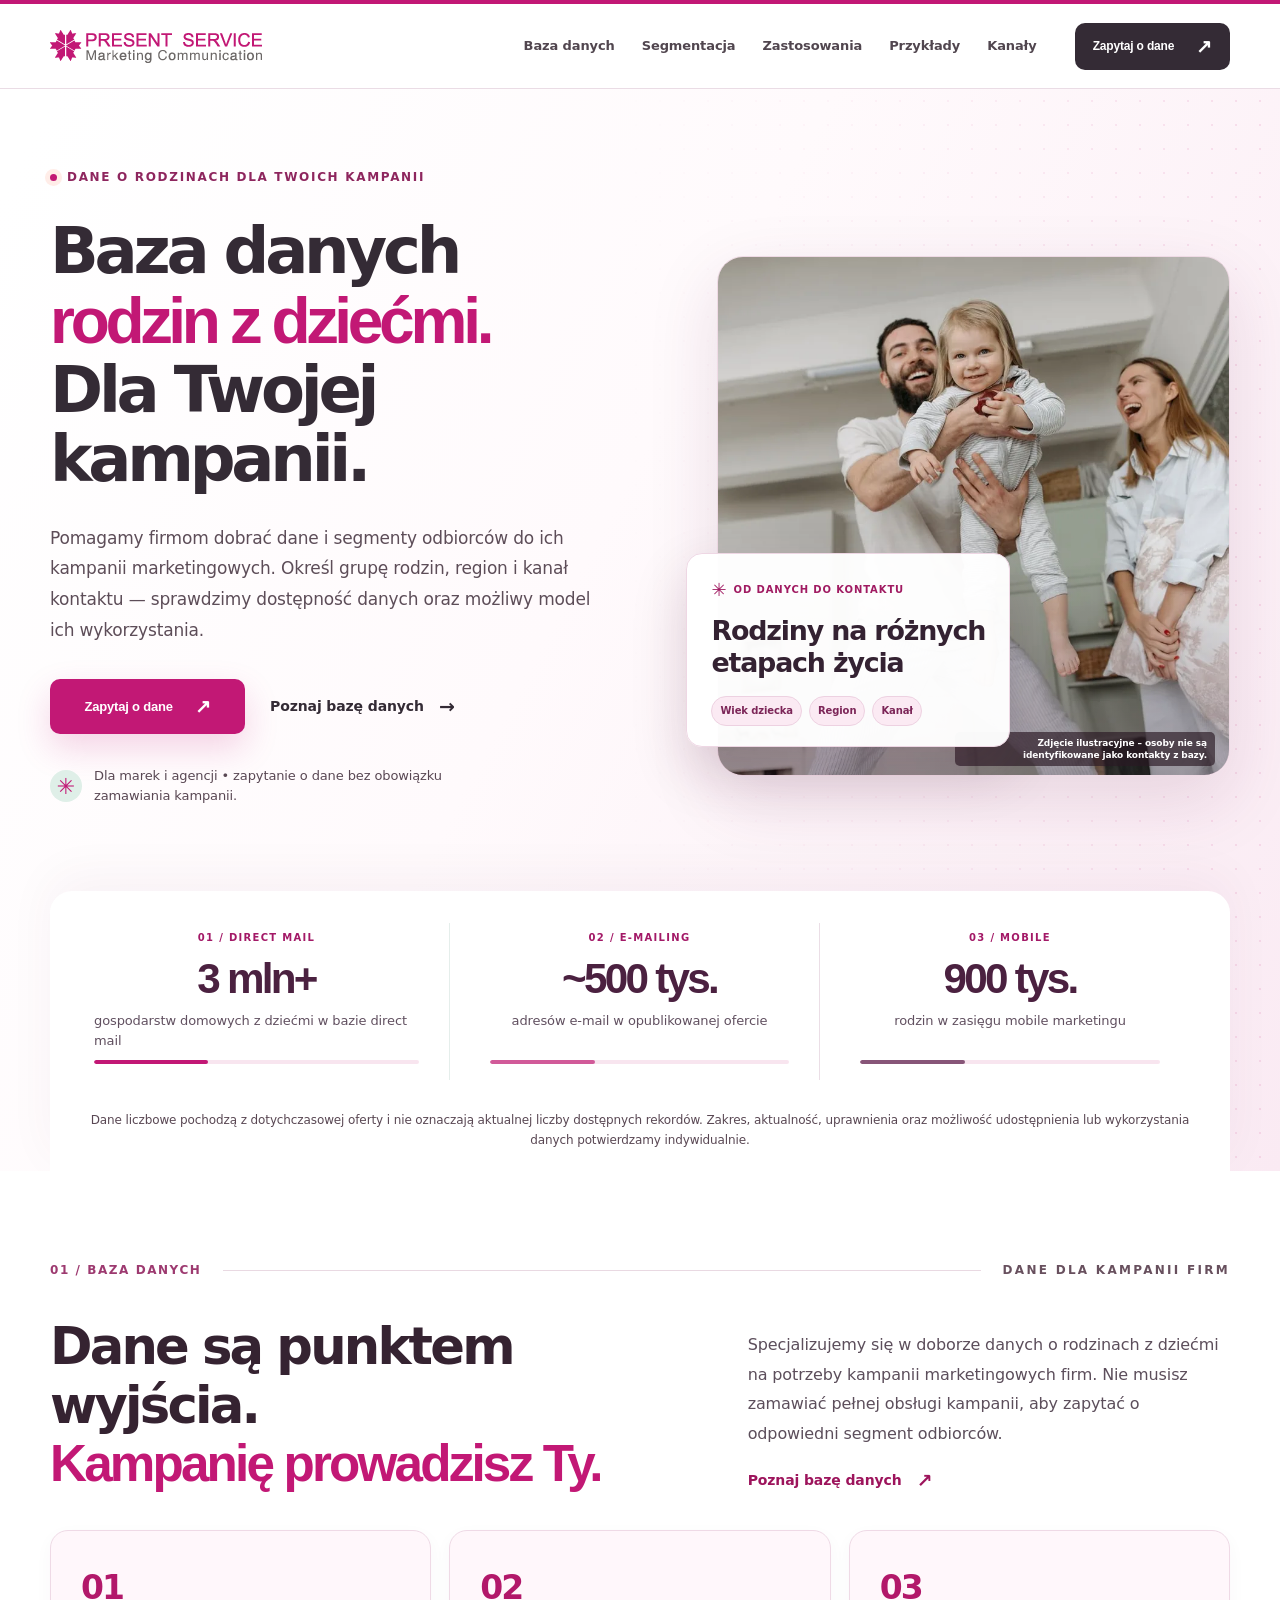
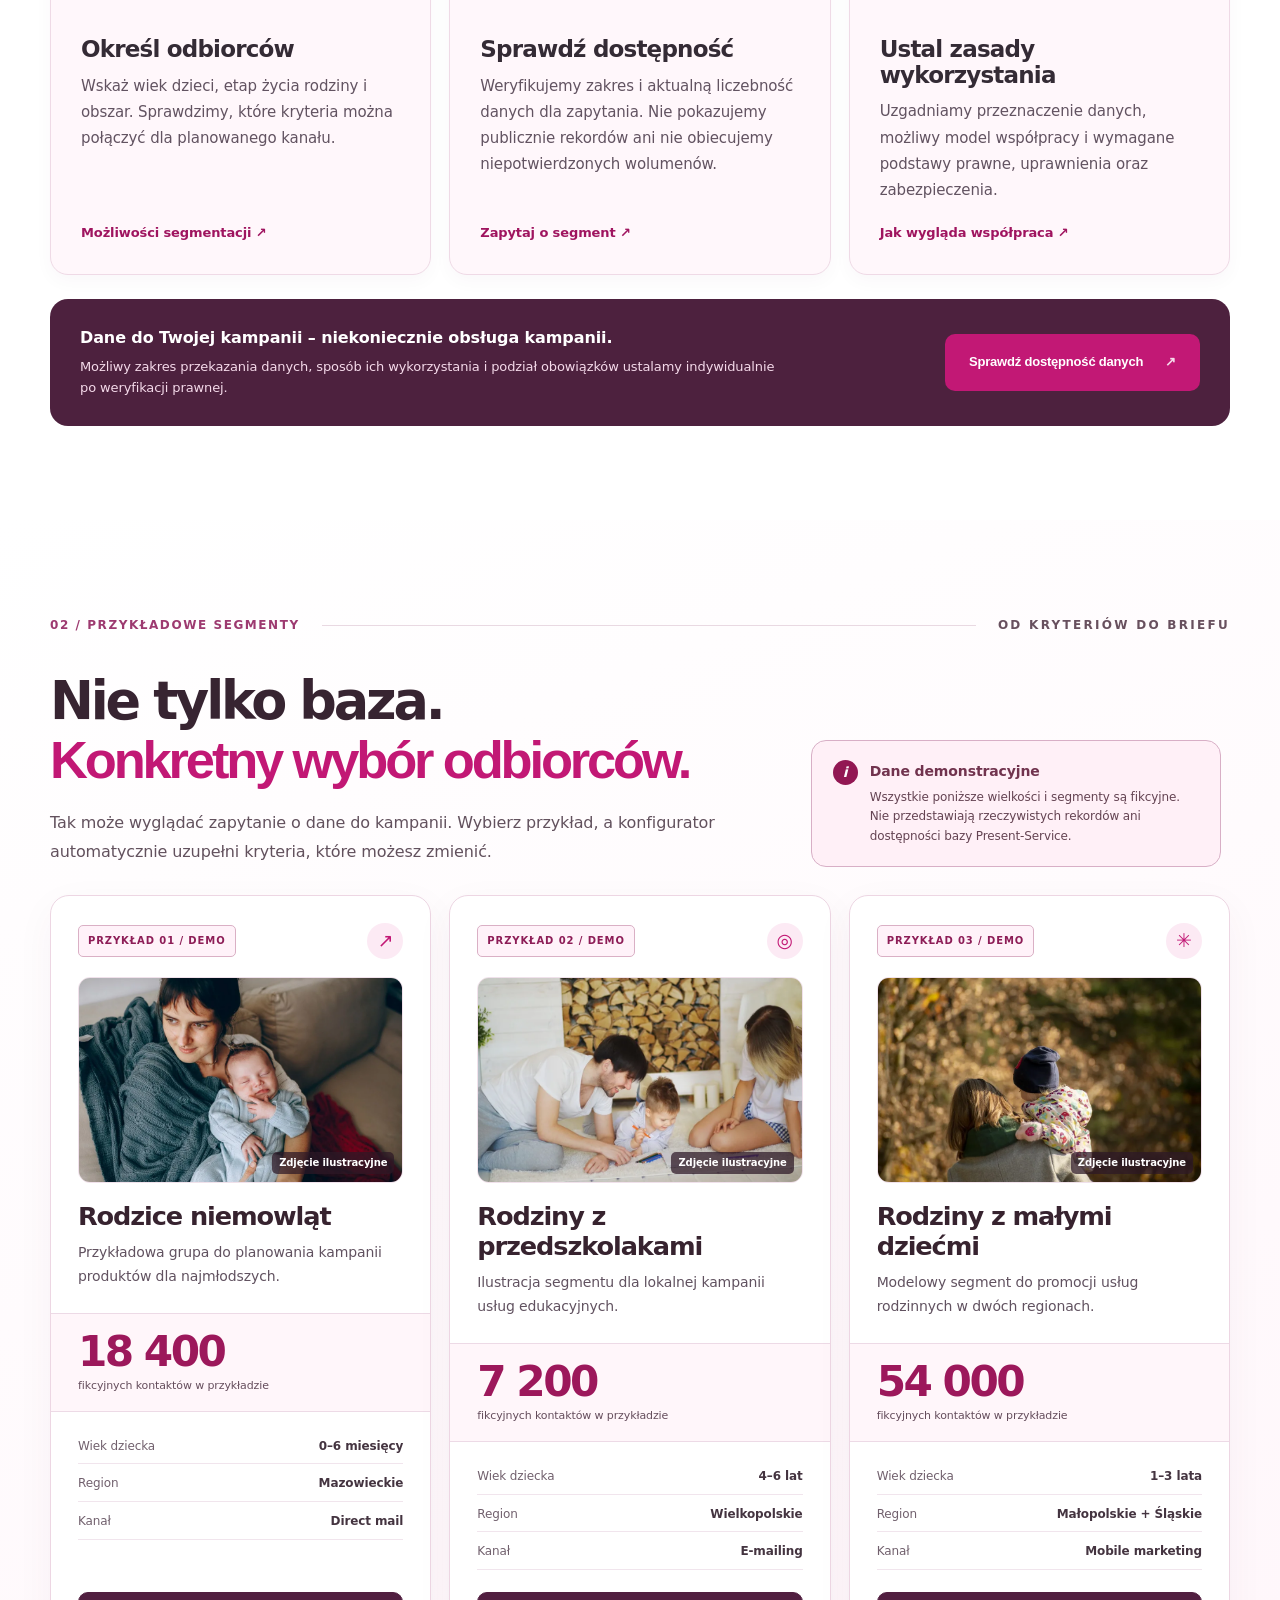
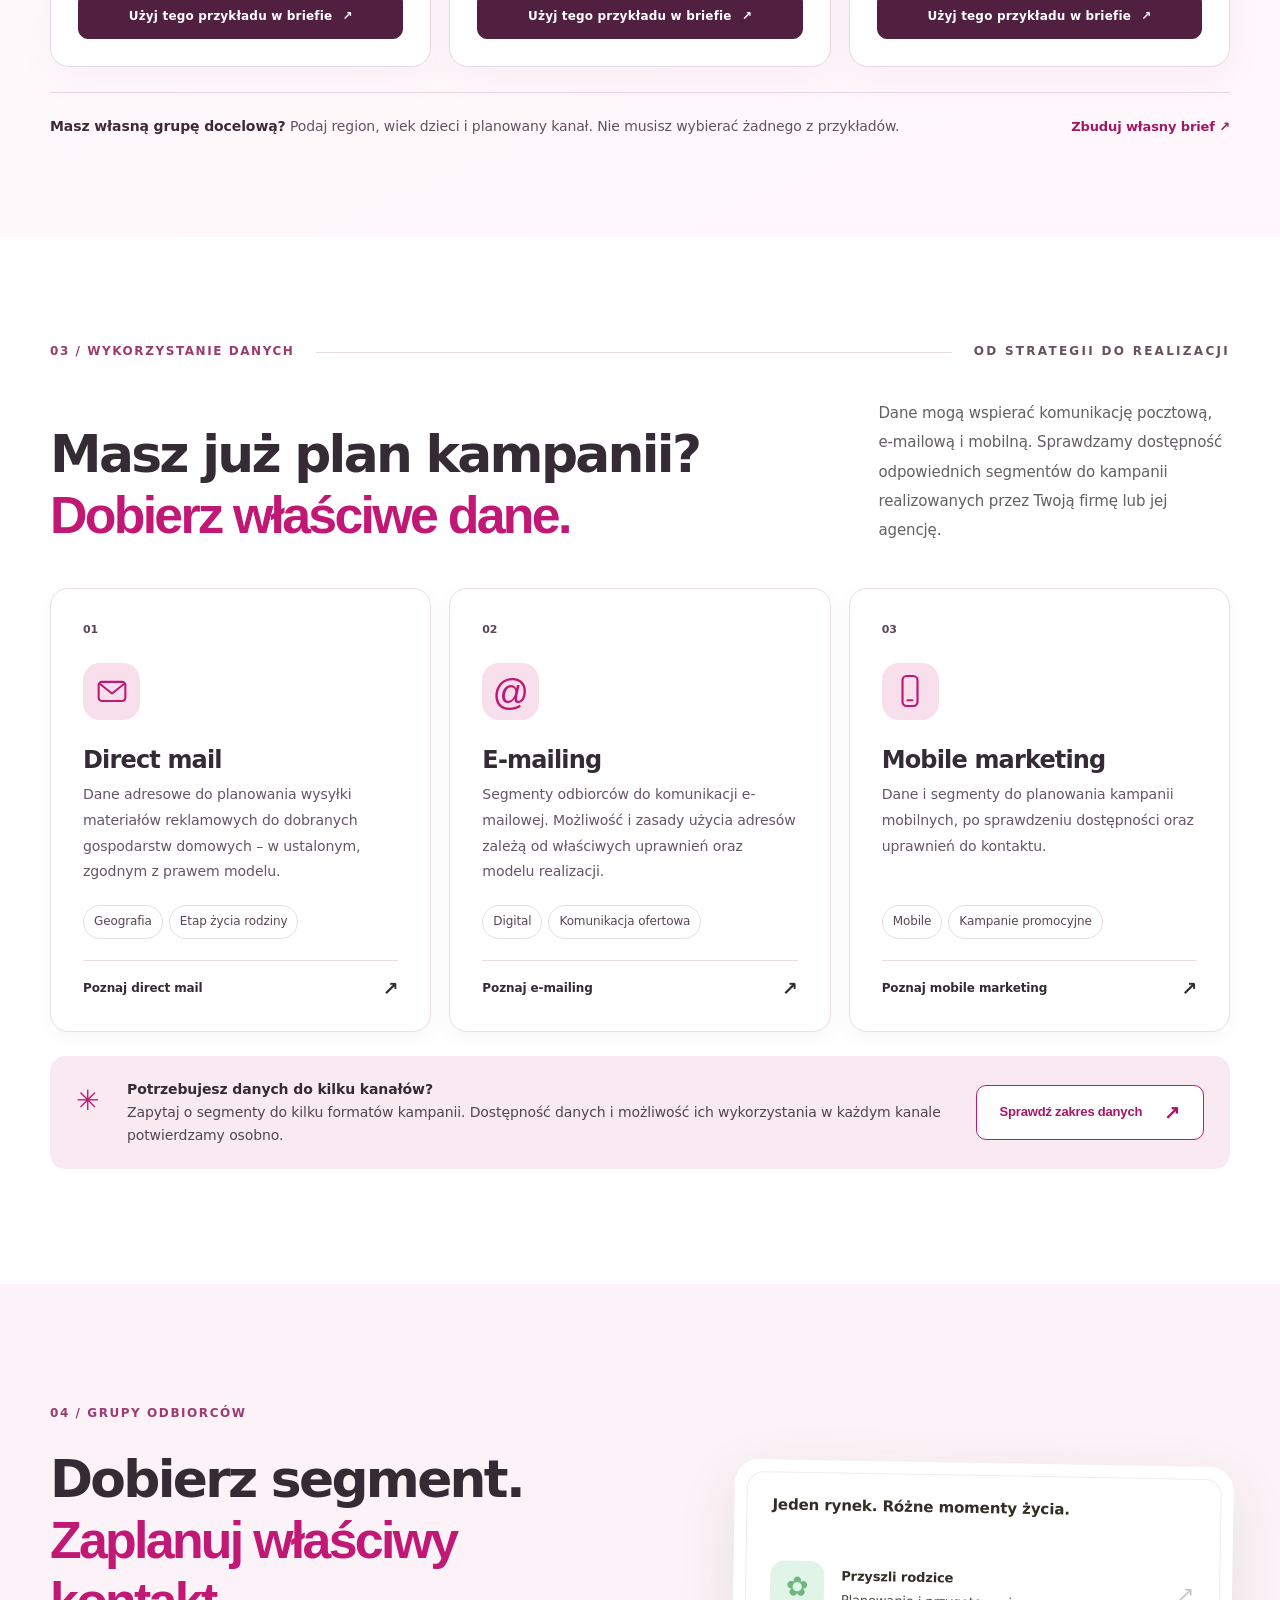
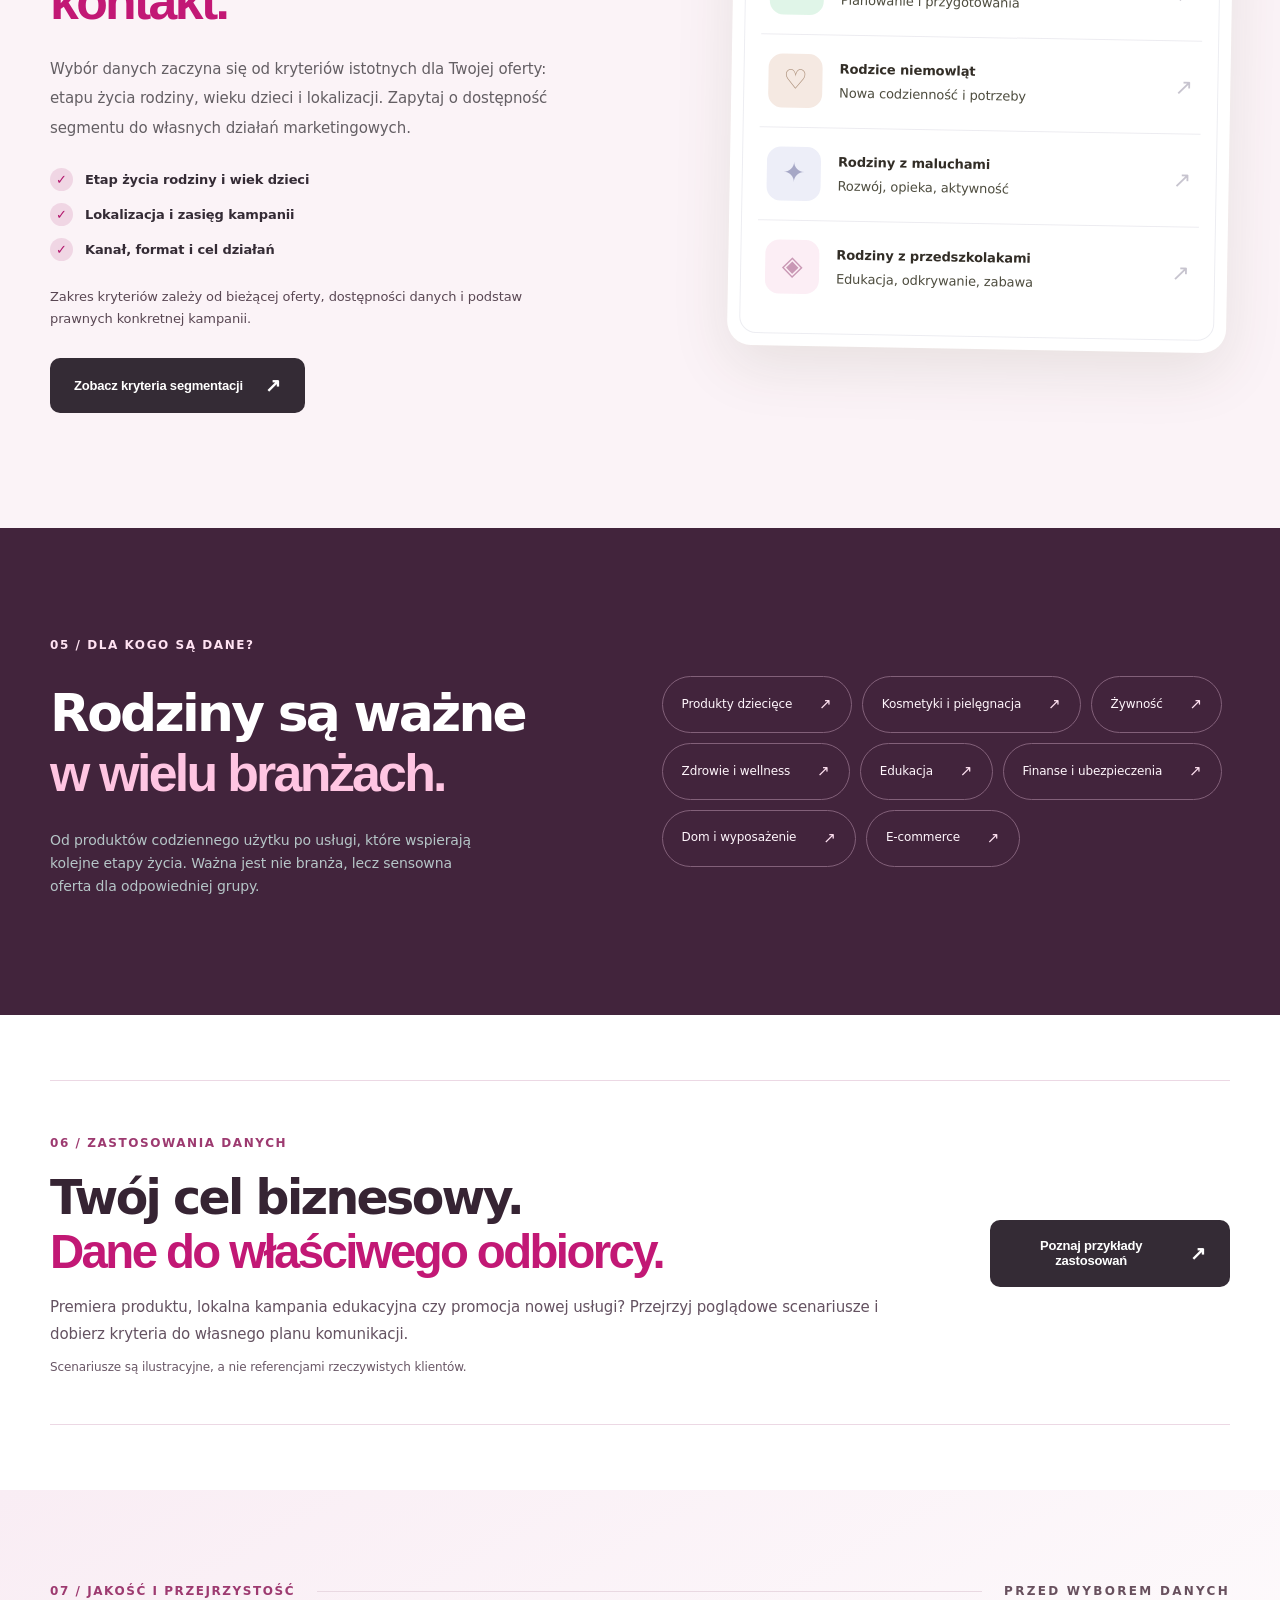
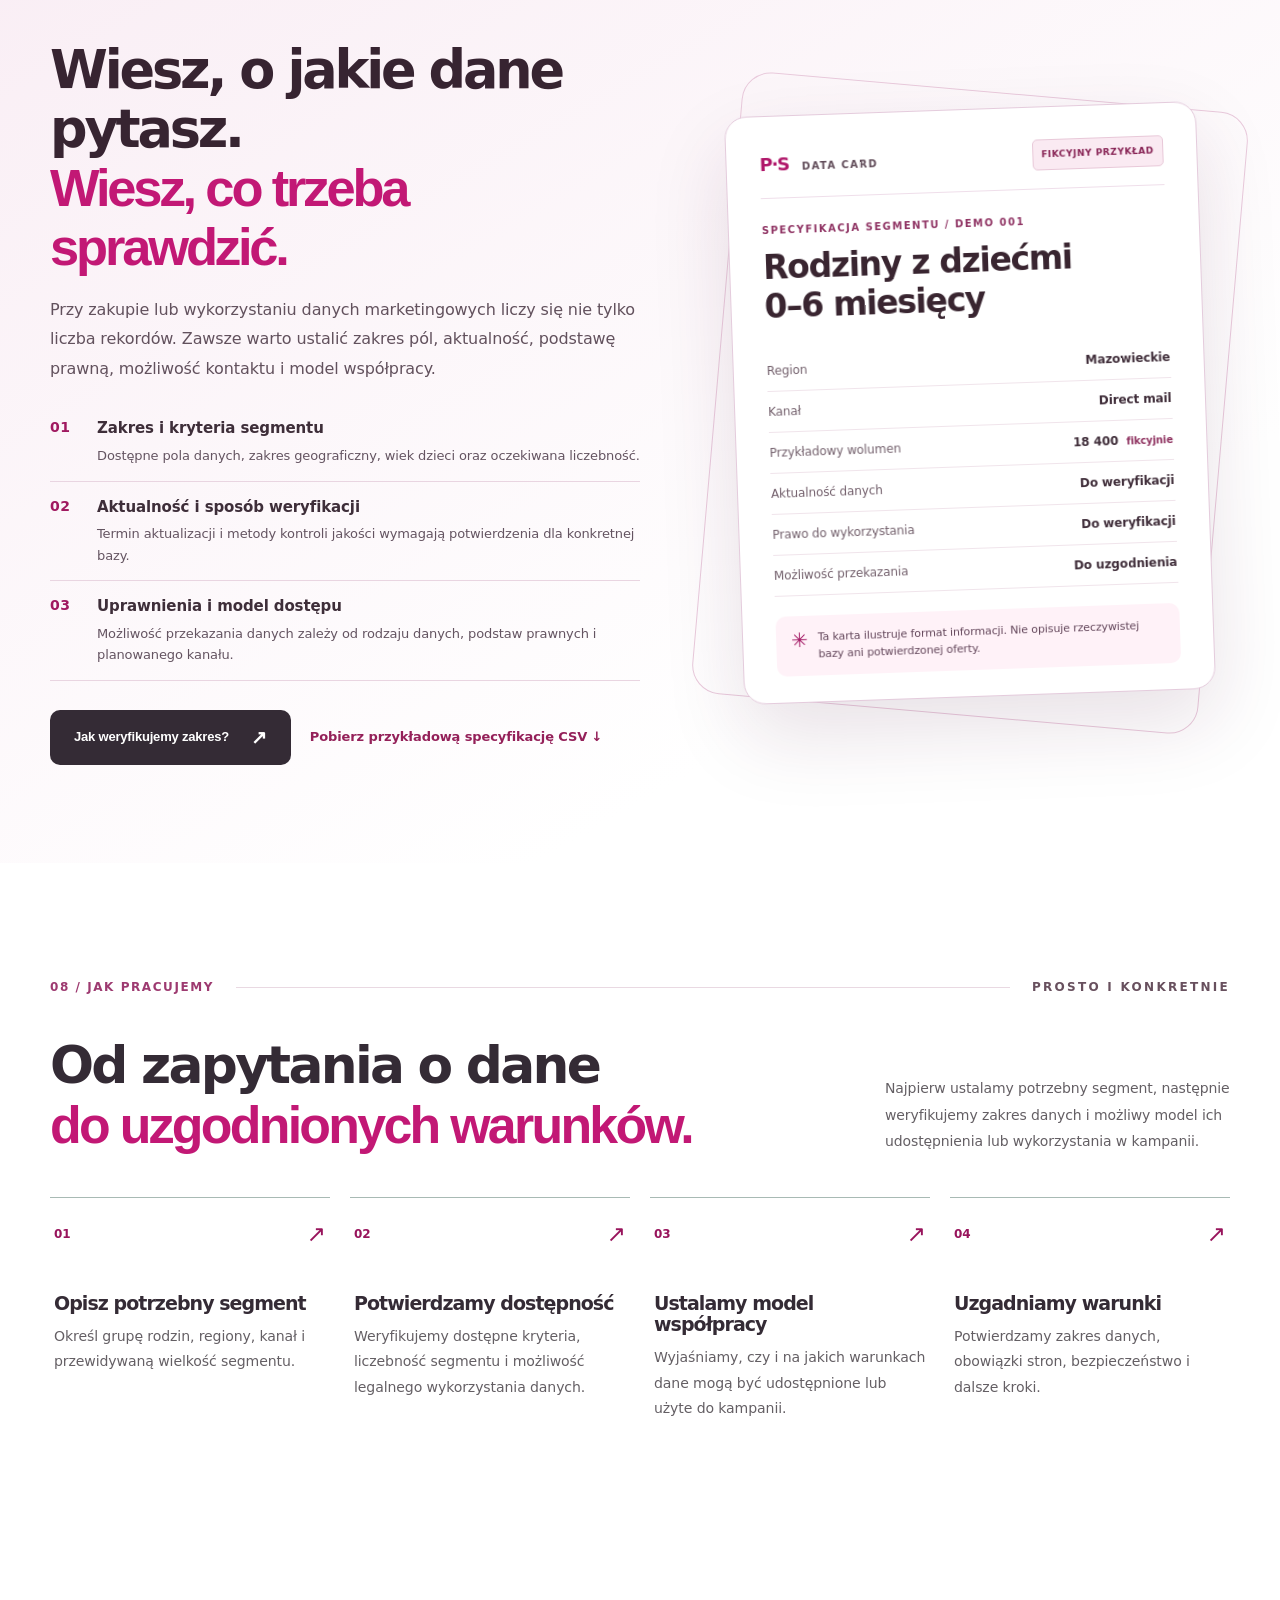
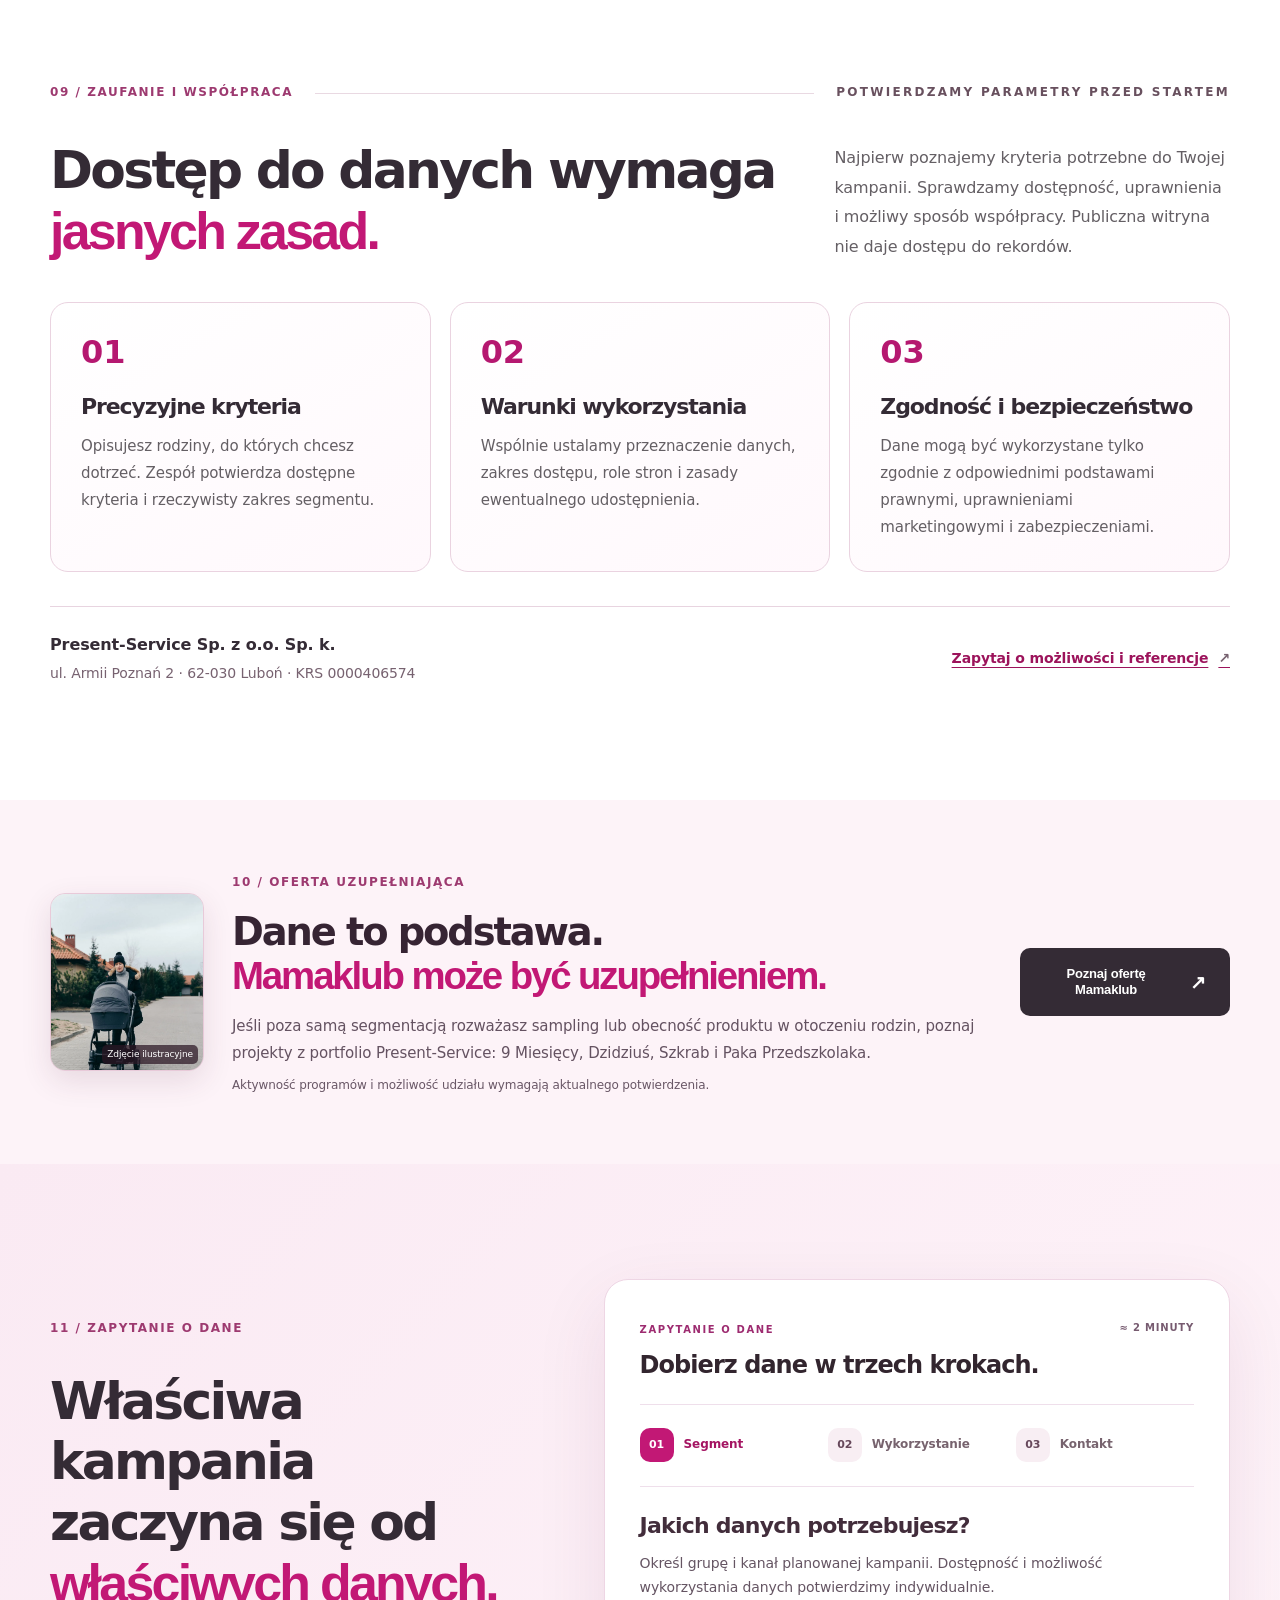
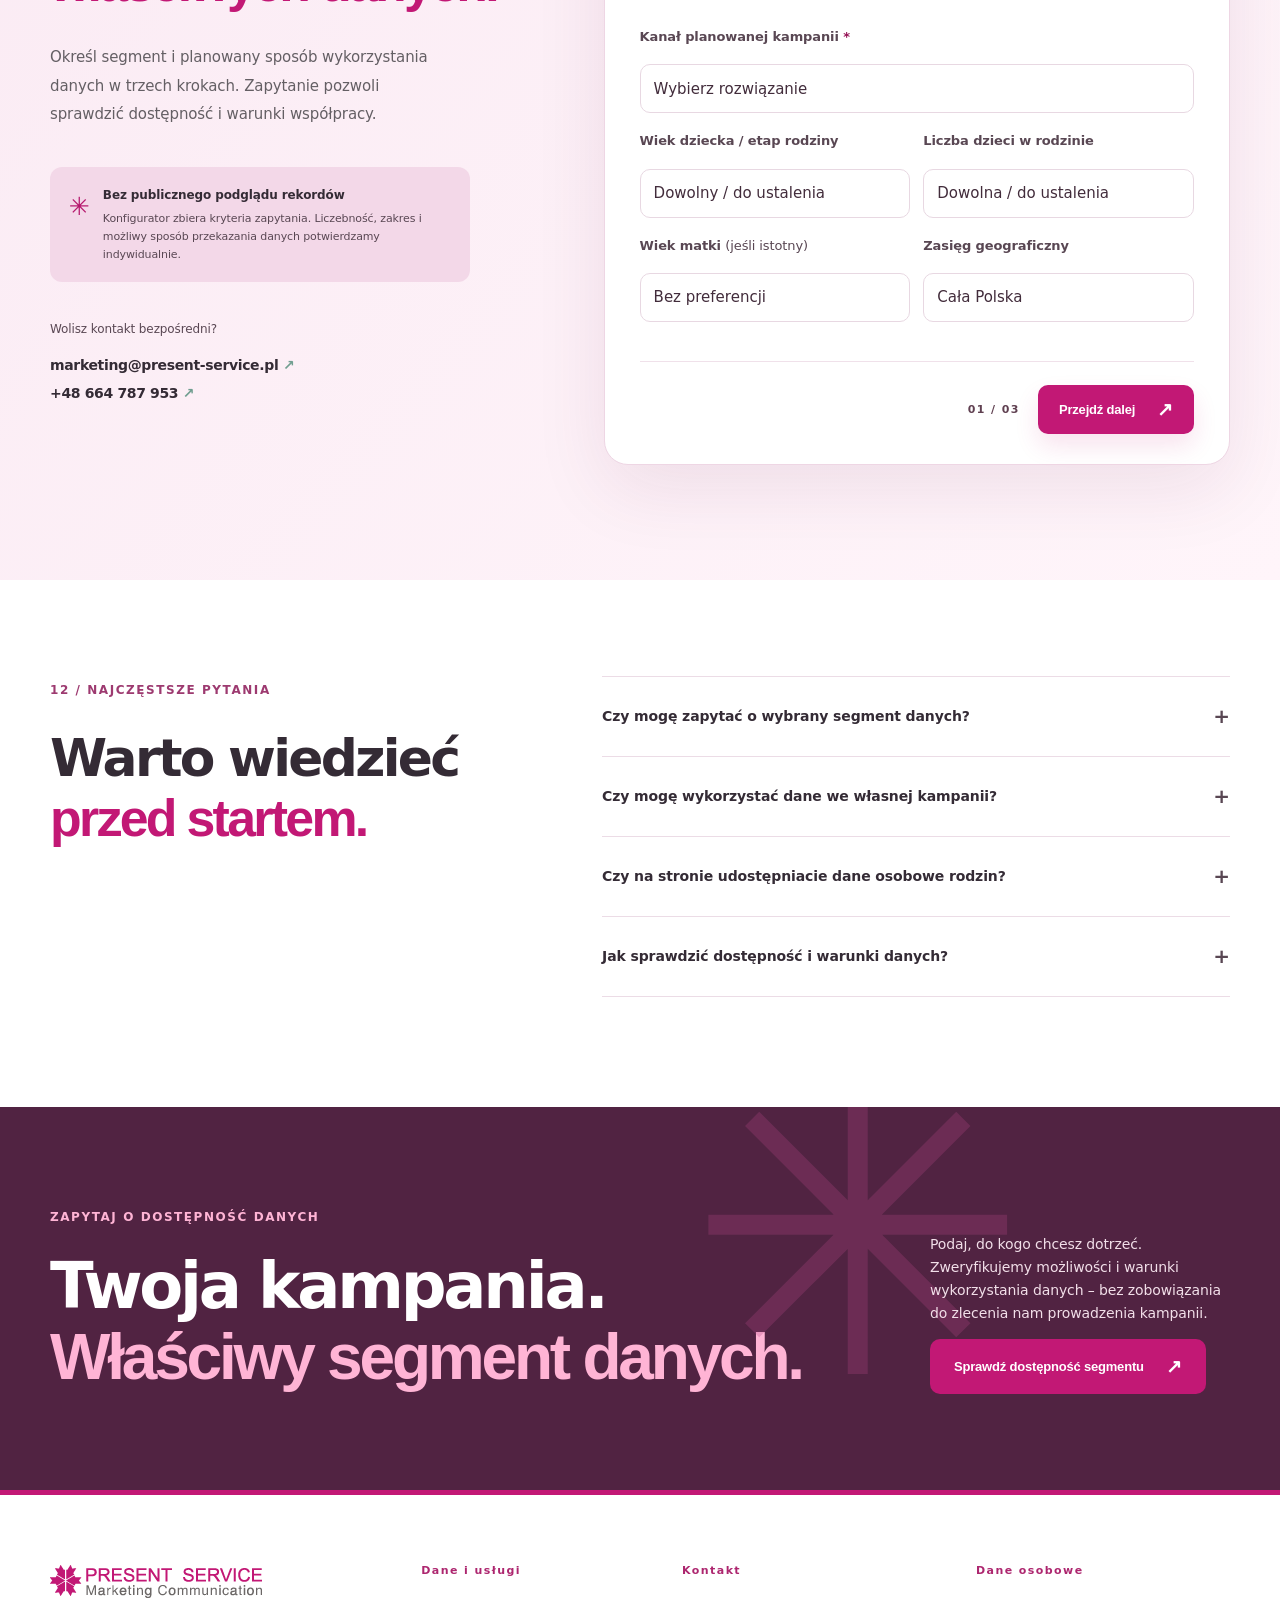
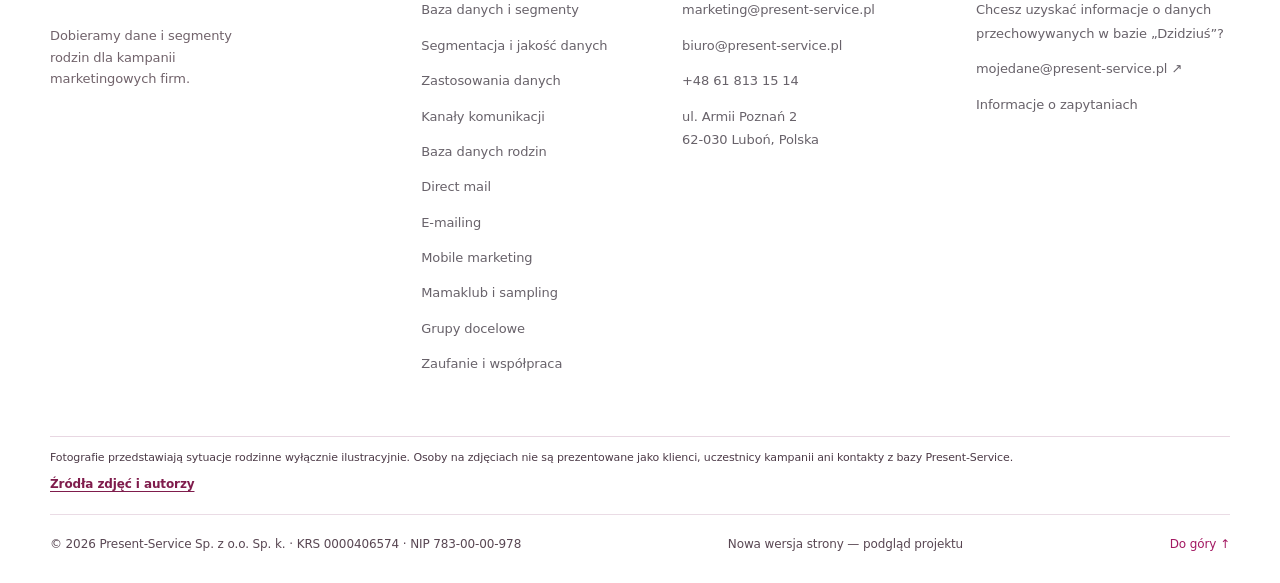
==== index.html @ 0c3f2ddf "Use exact original logo PNG in header and footer without alteration" ====
<!doctype html>
<html lang="pl">
<head>
  <meta charset="utf-8">
  <meta name="viewport" content="width=device-width,initial-scale=1">
  <meta name="theme-color" content="#c21875">
  <meta name="robots" content="noindex,nofollow">
  <meta name="description" content="Present-Service: baza danych rodzin z dziećmi w Polsce. Dobór segmentów i danych do kampanii direct mail, e-mailing i mobile marketingu. Zapytaj o dostępność.">
  <meta property="og:type" content="website">
  <meta property="og:locale" content="pl_PL">
  <meta property="og:title" content="Present-Service — dane o rodzinach do kampanii marketingowych">
  <meta property="og:description" content="Baza danych i segmentacja rodzin z dziećmi dla firm planujących kampanie marketingowe w Polsce.">
  <title>Baza danych rodzin z dziećmi dla firm | Present-Service</title>
  <link rel="icon" type="image/png" href="./favicon.png">
  <link rel="stylesheet" href="./styles.css">
  <link rel="stylesheet" href="./brand.css">
  <link rel="stylesheet" href="./v2.css">
  <link rel="stylesheet" href="./premium.css">
  <link rel="stylesheet" href="./data-focus.css">
  <link rel="stylesheet" href="./experience.css">
  <link rel="stylesheet" href="./family-photos.css">
  <script src="./site-config.js" defer></script>
  <script src="./app.js" defer></script>
</head>
<body>
  <a href="#main" class="skip-link">Przejdź do treści</a>
  <header class="site-header" id="top">
    <div class="container header-inner">
      <a class="brand" href="#top" aria-label="Present-Service — strona główna">
        <img class="brand-official-logo" src="./assets/present-service-logo-original.png" alt="PRESENT SERVICE – Marketing Communication" width="212" height="33">
      </a>
      <button class="menu-toggle" type="button" aria-controls="primary-nav" aria-expanded="false" aria-label="Otwórz menu"><span></span><span></span><span></span></button>
      <nav id="primary-nav" class="primary-nav" aria-label="Menu główne">
        <a href="#dane">Baza danych</a>
        <a href="./segmentacja-danych.html">Segmentacja</a>
        <a href="./zastosowania-danych.html">Zastosowania</a>
        <a href="#przykladowe-segmenty">Przykłady</a><a href="#rozwiazania">Kanały</a>
        <a href="#kontakt" class="nav-mobile-contact">Kontakt</a>
      </nav>
      <a class="btn btn-small btn-dark header-cta" href="#brief">Zapytaj o dane <span aria-hidden="true">↗</span></a>
    </div>
  </header>

  <main id="main">
    <section class="hero" aria-labelledby="hero-heading">
      <div class="hero-texture" aria-hidden="true"></div>
      <div class="container hero-grid">
        <div class="hero-copy">
          <div class="eyebrow"><span class="eyebrow-dot"></span> DANE O RODZINACH DLA TWOICH KAMPANII</div>
          <h1 id="hero-heading">Baza danych<br><em>rodzin z dziećmi.</em><br>Dla Twojej<br>kampanii.</h1>
          <p class="hero-lead">Pomagamy firmom dobrać dane i segmenty odbiorców do ich kampanii marketingowych. Określ grupę rodzin, region i kanał kontaktu — sprawdzimy dostępność danych oraz możliwy model ich wykorzystania.</p>
          <div class="hero-actions">
            <a href="#brief" class="btn btn-coral">Zapytaj o dane <span aria-hidden="true">↗</span></a>
            <a href="#dane" class="text-link">Poznaj bazę danych <span aria-hidden="true">→</span></a>
          </div>
          <div class="hero-proof"><span class="proof-icon" aria-hidden="true">✳</span><span>Dla marek i agencji • zapytanie o dane bez obowiązku zamawiania kampanii.</span></div>
        </div>
        <div class="hero-visual family-hero-visual">
          <div class="family-hero-photo">
            <img src="./assets/families/hero-parents-baby.webp" width="1280" height="854" fetchpriority="high" decoding="async" alt="Młodzi rodzice wspólnie bawią się z dzieckiem w jasnym pokoju dziennym">
          </div>
          <div class="family-hero-info">
            <span class="family-hero-info-kicker"><span aria-hidden="true">✳</span> OD DANYCH DO KONTAKTU</span>
            <strong>Rodziny na różnych<br>etapach życia</strong>
            <div class="family-hero-tags" aria-label="Przykładowe kryteria segmentacji"><span>Wiek dziecka</span><span>Region</span><span>Kanał</span></div>
          </div>
          <span class="family-hero-credit">Zdjęcie ilustracyjne – osoby nie są identyfikowane jako kontakty z bazy.</span>
        </div>
      </div>
      <div class="container metrics-panel premium-metrics" aria-label="Skala usług według dotychczas opublikowanej oferty Present-Service">
        <div class="metric"><span class="pm-tag">01 / DIRECT MAIL</span><strong>3 mln+</strong><span>gospodarstw domowych z dziećmi w bazie direct mail</span><span class="pm-indicator" aria-hidden="true"><i></i></span></div>
        <div class="metric"><span class="pm-tag">02 / E-MAILING</span><strong>~500 tys.</strong><span>adresów e-mail w opublikowanej ofercie</span><span class="pm-indicator" aria-hidden="true"><i></i></span></div>
        <div class="metric"><span class="pm-tag">03 / MOBILE</span><strong>900 tys.</strong><span>rodzin w zasięgu mobile marketingu</span><span class="pm-indicator" aria-hidden="true"><i></i></span></div>
        <p class="metrics-note">Dane liczbowe pochodzą z dotychczasowej oferty i nie oznaczają aktualnej liczby dostępnych rekordów. Zakres, aktualność, uprawnienia oraz możliwość udostępnienia lub wykorzystania danych potwierdzamy indywidualnie.</p>
      </div>
    </section>

    <section class="section data-core-section" id="dane" aria-labelledby="data-core-title">
      <div class="container">
        <div class="section-topline"><span class="section-kicker">01 / BAZA DANYCH</span><span class="fine-line"></span><span class="section-side-note">DANE DLA KAMPANII FIRM</span></div>
        <div class="data-core-intro"><div><h2 id="data-core-title">Dane są punktem wyjścia.<br><em>Kampanię prowadzisz Ty.</em></h2></div>
          <div><p>Specjalizujemy się w doborze danych o rodzinach z dziećmi na potrzeby kampanii marketingowych firm. Nie musisz zamawiać pełnej obsługi kampanii, aby zapytać o odpowiedni segment odbiorców.</p><a class="text-link" href="./baza-danych-rodzin.html">Poznaj bazę danych <span aria-hidden="true">↗</span></a></div></div>
        <div class="data-core-grid">
          <article class="data-core-card"><span class="data-core-symbol" aria-hidden="true">01</span><h3>Określ odbiorców</h3><p>Wskaż wiek dzieci, etap życia rodziny i obszar. Sprawdzimy, które kryteria można połączyć dla planowanego kanału.</p><a href="./segmentacja-danych.html">Możliwości segmentacji <span aria-hidden="true">↗</span></a></article>
          <article class="data-core-card"><span class="data-core-symbol" aria-hidden="true">02</span><h3>Sprawdź dostępność</h3><p>Weryfikujemy zakres i aktualną liczebność danych dla zapytania. Nie pokazujemy publicznie rekordów ani nie obiecujemy niepotwierdzonych wolumenów.</p><a href="#brief">Zapytaj o segment <span aria-hidden="true">↗</span></a></article>
          <article class="data-core-card"><span class="data-core-symbol" aria-hidden="true">03</span><h3>Ustal zasady wykorzystania</h3><p>Uzgadniamy przeznaczenie danych, możliwy model współpracy i wymagane podstawy prawne, uprawnienia oraz zabezpieczenia.</p><a href="./baza-danych-rodzin.html#jak-to-dziala">Jak wygląda współpraca <span aria-hidden="true">↗</span></a></article>
        </div>
        <div class="data-core-note"><div><strong>Dane do Twojej kampanii – niekoniecznie obsługa kampanii.</strong><span>Możliwy zakres przekazania danych, sposób ich wykorzystania i podział obowiązków ustalamy indywidualnie po weryfikacji prawnej.</span></div><a href="#brief" class="btn btn-coral">Sprawdź dostępność danych <span aria-hidden="true">↗</span></a></div>
      </div>
    </section>

    <!-- DEMO DATA: All quantities and scenarios in this section are fictional placeholders.
         Replace with verified real segments only after commercial and legal approval. -->
    <section class="section showcase-section" id="przykladowe-segmenty" aria-labelledby="showcase-title">
      <div class="container">
        <div class="section-topline"><span class="section-kicker">02 / PRZYKŁADOWE SEGMENTY</span><span class="fine-line"></span><span class="section-side-note">OD KRYTERIÓW DO BRIEFU</span></div>
        <div class="showcase-intro">
          <div><h2 id="showcase-title">Nie tylko baza.<br><em>Konkretny wybór odbiorców.</em></h2><p>Tak może wyglądać zapytanie o dane do kampanii. Wybierz przykład, a konfigurator automatycznie uzupełni kryteria, które możesz zmienić.</p></div>
          <div class="showcase-notice" role="note"><span class="showcase-notice-icon" aria-hidden="true">i</span><div><strong>Dane demonstracyjne</strong><span>Wszystkie poniższe wielkości i segmenty są fikcyjne. Nie przedstawiają rzeczywistych rekordów ani dostępności bazy Present-Service.</span></div></div>
        </div>
        <div class="showcase-grid">
          <article class="showcase-card">
            <div class="showcase-card-top"><span class="showcase-tag">PRZYKŁAD 01 / DEMO</span><span class="showcase-symbol" aria-hidden="true">↗</span></div>
            <figure class="family-card-photo"><img src="./assets/families/segment-baby-mama.webp" width="920" height="580" loading="eager" fetchpriority="low" decoding="async" alt="Mama w swetrze przytula śpiące niemowlę na kanapie w przytulnym mieszkaniu"><figcaption>Zdjęcie ilustracyjne</figcaption></figure>
            <h3>Rodzice niemowląt</h3><p class="showcase-description">Przykładowa grupa do planowania kampanii produktów dla najmłodszych.</p>
            <div class="showcase-number"><strong>18 400</strong><span>fikcyjnych kontaktów w przykładzie</span></div>
            <dl class="showcase-facts"><div><dt>Wiek dziecka</dt><dd>0–6 miesięcy</dd></div><div><dt>Region</dt><dd>Mazowieckie</dd></div><div><dt>Kanał</dt><dd>Direct mail</dd></div></dl>
            <a href="#brief" class="showcase-select" data-demo-example="1" data-demo-channel="Direct mail" data-demo-stage="0–6 miesięcy" data-demo-regions="Mazowieckie" data-demo-volume="10 000–50 000" data-demo-goal="Przykład demonstracyjny: kampania produktu dla niemowląt. Weryfikacja segmentu i zasad wykorzystania danych.">Użyj tego przykładu w briefie <span aria-hidden="true">↗</span></a>
          </article>
          <article class="showcase-card">
            <div class="showcase-card-top"><span class="showcase-tag">PRZYKŁAD 02 / DEMO</span><span class="showcase-symbol" aria-hidden="true">◎</span></div>
            <figure class="family-card-photo"><img src="./assets/families/segment-preschool.webp" width="920" height="518" loading="eager" fetchpriority="low" decoding="async" alt="Mama i tata wspólnie rysują z kilkuletnim dzieckiem na podłodze w salonie"><figcaption>Zdjęcie ilustracyjne</figcaption></figure>
            <h3>Rodziny z przedszkolakami</h3><p class="showcase-description">Ilustracja segmentu dla lokalnej kampanii usług edukacyjnych.</p>
            <div class="showcase-number"><strong>7 200</strong><span>fikcyjnych kontaktów w przykładzie</span></div>
            <dl class="showcase-facts"><div><dt>Wiek dziecka</dt><dd>4–6 lat</dd></div><div><dt>Region</dt><dd>Wielkopolskie</dd></div><div><dt>Kanał</dt><dd>E-mailing</dd></div></dl>
            <a href="#brief" class="showcase-select" data-demo-example="2" data-demo-channel="E-mailing" data-demo-stage="4–6 lat" data-demo-regions="Wielkopolskie" data-demo-volume="Do 10 000" data-demo-goal="Przykład demonstracyjny: kampania edukacyjna do rodziców dzieci przedszkolnych. Weryfikacja uprawnień do kontaktu e-mail.">Użyj tego przykładu w briefie <span aria-hidden="true">↗</span></a>
          </article>
          <article class="showcase-card">
            <div class="showcase-card-top"><span class="showcase-tag">PRZYKŁAD 03 / DEMO</span><span class="showcase-symbol" aria-hidden="true">✳</span></div>
            <figure class="family-card-photo"><img src="./assets/families/segment-toddler.webp" width="920" height="614" loading="eager" fetchpriority="low" decoding="async" alt="Mama niesie małe dziecko podczas jesiennego spaceru w parku w Lęborku"><figcaption>Zdjęcie ilustracyjne</figcaption></figure>
            <h3>Rodziny z małymi dziećmi</h3><p class="showcase-description">Modelowy segment do promocji usług rodzinnych w dwóch regionach.</p>
            <div class="showcase-number"><strong>54 000</strong><span>fikcyjnych kontaktów w przykładzie</span></div>
            <dl class="showcase-facts"><div><dt>Wiek dziecka</dt><dd>1–3 lata</dd></div><div><dt>Region</dt><dd>Małopolskie + Śląskie</dd></div><div><dt>Kanał</dt><dd>Mobile marketing</dd></div></dl>
            <a href="#brief" class="showcase-select" data-demo-example="3" data-demo-channel="Mobile marketing" data-demo-stage="1–3 lata" data-demo-regions="Małopolskie,Śląskie" data-demo-volume="50 000–200 000" data-demo-goal="Przykład demonstracyjny: promocja usługi rodzinnej. Weryfikacja danych i uprawnień do komunikacji mobilnej.">Użyj tego przykładu w briefie <span aria-hidden="true">↗</span></a>
          </article>
        </div>
        <div class="showcase-bottom"><p><strong>Masz własną grupę docelową?</strong> Podaj region, wiek dzieci i planowany kanał. Nie musisz wybierać żadnego z przykładów.</p><a class="showcase-link" href="#brief">Zbuduj własny brief <span aria-hidden="true">↗</span></a></div>
      </div>
    </section>

    <section class="section section-intro" id="rozwiazania" aria-labelledby="solutions-heading">
      <div class="container">
        <div class="section-topline"><span class="section-kicker">03 / WYKORZYSTANIE DANYCH</span><span class="fine-line"></span><span class="section-side-note">OD STRATEGII DO REALIZACJI</span></div>
        <div class="intro-layout">
          <div><h2 id="solutions-heading">Masz już plan kampanii?<br><em>Dobierz właściwe dane.</em></h2></div>
          <p>Dane mogą wspierać komunikację pocztową, e-mailową i mobilną. Sprawdzamy dostępność odpowiednich segmentów do kampanii realizowanych przez Twoją firmę lub jej agencję.</p>
        </div>
        <div class="solution-grid">
          <article class="solution-card">
            <span class="card-number">01</span>
            <div class="card-icon icon-letter" aria-hidden="true"><svg viewBox="0 0 48 48"><rect x="8" y="13" width="32" height="23" rx="4" fill="none" stroke="currentColor" stroke-width="2.5"/><path d="m9 15 15 12 15-12" fill="none" stroke="currentColor" stroke-width="2.5"/></svg></div>
            <h3>Direct mail</h3>
            <p>Dane adresowe do planowania wysyłki materiałów reklamowych do dobranych gospodarstw domowych – w ustalonym, zgodnym z prawem modelu.</p>
            <div class="card-tags"><span>Geografia</span><span>Etap życia rodziny</span></div>
            <a href="./direct-mail.html" class="card-link">Poznaj direct mail <span aria-hidden="true">↗</span></a>
          </article>
          <article class="solution-card">
            <span class="card-number">02</span>
            <div class="card-icon icon-at" aria-hidden="true">@</div>
            <h3>E-mailing</h3>
            <p>Segmenty odbiorców do komunikacji e-mailowej. Możliwość i zasady użycia adresów zależą od właściwych uprawnień oraz modelu realizacji.</p>
            <div class="card-tags"><span>Digital</span><span>Komunikacja ofertowa</span></div>
            <a href="./emailing.html" class="card-link">Poznaj e-mailing <span aria-hidden="true">↗</span></a>
          </article>
          <article class="solution-card">
            <span class="card-number">03</span>
            <div class="card-icon icon-mobile" aria-hidden="true"><svg viewBox="0 0 48 48"><rect x="15" y="6" width="18" height="36" rx="5" fill="none" stroke="currentColor" stroke-width="2.6"/><path d="M21 35h6" stroke="currentColor" stroke-width="2.5" stroke-linecap="round"/></svg></div>
            <h3>Mobile marketing</h3>
            <p>Dane i segmenty do planowania kampanii mobilnych, po sprawdzeniu dostępności oraz uprawnień do kontaktu.</p>
            <div class="card-tags"><span>Mobile</span><span>Kampanie promocyjne</span></div>
            <a href="./mobile-marketing.html" class="card-link">Poznaj mobile marketing <span aria-hidden="true">↗</span></a>
          </article>
        </div>
        <div class="service-band"><div><span class="service-band-icon" aria-hidden="true">✳</span><strong>Potrzebujesz danych do kilku kanałów?</strong><span>Zapytaj o segmenty do kilku formatów kampanii. Dostępność danych i możliwość ich wykorzystania w każdym kanale potwierdzamy osobno.</span></div><a class="btn btn-outline" href="#brief" data-channel="Kampania wielokanałowa">Sprawdź zakres danych <span aria-hidden="true">↗</span></a></div>
      </div>
    </section>

    <section class="section audience-section" id="dla-kogo" aria-labelledby="audience-heading">
      <div class="container audience-layout">
        <div class="audience-copy">
          <span class="section-kicker">04 / GRUPY ODBIORCÓW</span>
          <h2 id="audience-heading">Dobierz segment.<br><em>Zaplanuj właściwy kontakt.</em></h2>
          <p>Wybór danych zaczyna się od kryteriów istotnych dla Twojej oferty: etapu życia rodziny, wieku dzieci i lokalizacji. Zapytaj o dostępność segmentu do własnych działań marketingowych.</p>
          <ul class="check-list">
            <li><span aria-hidden="true">✓</span> Etap życia rodziny i wiek dzieci</li>
            <li><span aria-hidden="true">✓</span> Lokalizacja i zasięg kampanii</li>
            <li><span aria-hidden="true">✓</span> Kanał, format i cel działań</li>
          </ul>
          <p class="subtle-note">Zakres kryteriów zależy od bieżącej oferty, dostępności danych i podstaw prawnych konkretnej kampanii.</p>
          <a href="#brief" class="btn btn-dark">Zobacz kryteria segmentacji <span aria-hidden="true">↗</span></a>
        </div>
        <div class="audience-art">
          <div class="audience-art-title">Jeden rynek. Różne momenty życia.</div>
          <div class="life-stage stage-a"><span class="stage-emoji" aria-hidden="true">✿</span><span><strong>Przyszli rodzice</strong><small>Planowanie i przygotowania</small></span><span class="stage-arrow" aria-hidden="true">↗</span></div>
          <div class="life-stage stage-b"><span class="stage-emoji" aria-hidden="true">♡</span><span><strong>Rodzice niemowląt</strong><small>Nowa codzienność i potrzeby</small></span><span class="stage-arrow" aria-hidden="true">↗</span></div>
          <div class="life-stage stage-c"><span class="stage-emoji" aria-hidden="true">✦</span><span><strong>Rodziny z maluchami</strong><small>Rozwój, opieka, aktywność</small></span><span class="stage-arrow" aria-hidden="true">↗</span></div>
          <div class="life-stage stage-d"><span class="stage-emoji" aria-hidden="true">◈</span><span><strong>Rodziny z przedszkolakami</strong><small>Edukacja, odkrywanie, zabawa</small></span><span class="stage-arrow" aria-hidden="true">↗</span></div>
        </div>
      </div>
    </section>

    <section class="section industries-section">
      <div class="container industries-grid">
        <div><span class="section-kicker">05 / DLA KOGO SĄ DANE?</span><h2>Rodziny są ważne<br><em>w wielu branżach.</em></h2><p>Od produktów codziennego użytku po usługi, które wspierają kolejne etapy życia. Ważna jest nie branża, lecz sensowna oferta dla odpowiedniej grupy.</p></div>
        <div class="industry-cloud" aria-label="Przykładowe branże"><span>Produkty dziecięce <b>↗</b></span><span>Kosmetyki i pielęgnacja <b>↗</b></span><span>Żywność <b>↗</b></span><span>Zdrowie i wellness <b>↗</b></span><span>Edukacja <b>↗</b></span><span>Finanse i ubezpieczenia <b>↗</b></span><span>Dom i wyposażenie <b>↗</b></span><span>E-commerce <b>↗</b></span></div>
      </div>
    </section>

    <section class="section experience-usecases-teaser" id="zastosowania" aria-labelledby="cases-title">
      <div class="container experience-teaser-inner">
        <div><span class="section-kicker">06 / ZASTOSOWANIA DANYCH</span><h2 id="cases-title">Twój cel biznesowy.<br><em>Dane do właściwego odbiorcy.</em></h2><p>Premiera produktu, lokalna kampania edukacyjna czy promocja nowej usługi? Przejrzyj poglądowe scenariusze i dobierz kryteria do własnego planu komunikacji.</p><small>Scenariusze są ilustracyjne, a nie referencjami rzeczywistych klientów.</small></div>
        <a href="./zastosowania-danych.html" class="btn btn-dark">Poznaj przykłady zastosowań <span aria-hidden="true">↗</span></a>
      </div>
    </section>
    <section class="section quality-section" id="jakosc-danych" aria-labelledby="quality-title">
      <div class="container">
        <div class="section-topline"><span class="section-kicker">07 / JAKOŚĆ I PRZEJRZYSTOŚĆ</span><span class="fine-line"></span><span class="section-side-note">PRZED WYBOREM DANYCH</span></div>
        <div class="quality-layout">
          <div class="quality-copy">
            <h2 id="quality-title">Wiesz, o jakie dane pytasz.<br><em>Wiesz, co trzeba sprawdzić.</em></h2>
            <p>Przy zakupie lub wykorzystaniu danych marketingowych liczy się nie tylko liczba rekordów. Zawsze warto ustalić zakres pól, aktualność, podstawę prawną, możliwość kontaktu i model współpracy.</p>
            <ul class="quality-checks">
              <li><span aria-hidden="true">01</span><div><strong>Zakres i kryteria segmentu</strong><small>Dostępne pola danych, zakres geograficzny, wiek dzieci oraz oczekiwana liczebność.</small></div></li>
              <li><span aria-hidden="true">02</span><div><strong>Aktualność i sposób weryfikacji</strong><small>Termin aktualizacji i metody kontroli jakości wymagają potwierdzenia dla konkretnej bazy.</small></div></li>
              <li><span aria-hidden="true">03</span><div><strong>Uprawnienia i model dostępu</strong><small>Możliwość przekazania danych zależy od rodzaju danych, podstaw prawnych i planowanego kanału.</small></div></li>
            </ul>
            <div class="quality-actions"><a href="./segmentacja-danych.html" class="btn btn-dark">Jak weryfikujemy zakres? <span aria-hidden="true">↗</span></a><a href="./assets/specyfikacja-demo.csv" download class="quality-download">Pobierz przykładową specyfikację CSV <span aria-hidden="true">↓</span></a></div>
          </div>
          <div class="quality-sheet-wrap">
            <!-- Placeholder only. Never publish as a real customer dataset. -->
            <div class="quality-sheet" aria-label="Fikcyjny przykład karty specyfikacji segmentu">
              <div class="quality-sheet-top"><span class="quality-sheet-logo">P·S <em>DATA CARD</em></span><span class="quality-sheet-demo">FIKCYJNY PRZYKŁAD</span></div>
              <span class="quality-sheet-kicker">SPECYFIKACJA SEGMENTU / DEMO 001</span>
              <h3>Rodziny z dziećmi<br>0–6 miesięcy</h3>
              <dl class="quality-sheet-table">
                <div><dt>Region</dt><dd>Mazowieckie</dd></div>
                <div><dt>Kanał</dt><dd>Direct mail</dd></div>
                <div><dt>Przykładowy wolumen</dt><dd>18 400 <small>fikcyjnie</small></dd></div>
                <div><dt>Aktualność danych</dt><dd>Do weryfikacji</dd></div>
                <div><dt>Prawo do wykorzystania</dt><dd>Do weryfikacji</dd></div>
                <div><dt>Możliwość przekazania</dt><dd>Do uzgodnienia</dd></div>
              </dl>
              <div class="quality-sheet-foot"><span aria-hidden="true">✳</span><span>Ta karta ilustruje format informacji. Nie opisuje rzeczywistej bazy ani potwierdzonej oferty.</span></div>
            </div>
          </div>
        </div>
      </div>
    </section>
    <section class="section how-section" id="o-nas">
      <div class="container">
        <div class="section-topline"><span class="section-kicker">08 / JAK PRACUJEMY</span><span class="fine-line"></span><span class="section-side-note">PROSTO I KONKRETNIE</span></div>
        <div class="how-heading"><h2>Od zapytania o dane<br><em>do uzgodnionych warunków.</em></h2><p>Najpierw ustalamy potrzebny segment, następnie weryfikujemy zakres danych i możliwy model ich udostępnienia lub wykorzystania w kampanii.</p></div>
        <div class="steps-grid">
          <div class="step"><span class="step-num">01 <span aria-hidden="true">↗</span></span><h3>Opisz potrzebny segment</h3><p>Określ grupę rodzin, regiony, kanał i przewidywaną wielkość segmentu.</p></div>
          <div class="step"><span class="step-num">02 <span aria-hidden="true">↗</span></span><h3>Potwierdzamy dostępność</h3><p>Weryfikujemy dostępne kryteria, liczebność segmentu i możliwość legalnego wykorzystania danych.</p></div>
          <div class="step"><span class="step-num">03 <span aria-hidden="true">↗</span></span><h3>Ustalamy model współpracy</h3><p>Wyjaśniamy, czy i na jakich warunkach dane mogą być udostępnione lub użyte do kampanii.</p></div>
          <div class="step"><span class="step-num">04 <span aria-hidden="true">↗</span></span><h3>Uzgadniamy warunki</h3><p>Potwierdzamy zakres danych, obowiązki stron, bezpieczeństwo i dalsze kroki.</p></div>
        </div>
      </div>
    </section>

        <section class="section v2-trust-section" id="dlaczego" aria-labelledby="trust-heading">
      <div class="container">
        <div class="section-topline"><span class="section-kicker">09 / ZAUFANIE I WSPÓŁPRACA</span><span class="fine-line"></span><span class="section-side-note">POTWIERDZAMY PARAMETRY PRZED STARTEM</span></div>
        <div class="v2-trust-heading"><div><h2 id="trust-heading">Dostęp do danych wymaga<br><em>jasnych zasad.</em></h2></div><p>Najpierw poznajemy kryteria potrzebne do Twojej kampanii. Sprawdzamy dostępność, uprawnienia i możliwy sposób współpracy. Publiczna witryna nie daje dostępu do rekordów.</p></div>
        <div class="v2-trust-grid">
          <article><span aria-hidden="true">01</span><h3>Precyzyjne kryteria</h3><p>Opisujesz rodziny, do których chcesz dotrzeć. Zespół potwierdza dostępne kryteria i rzeczywisty zakres segmentu.</p></article>
          <article><span aria-hidden="true">02</span><h3>Warunki wykorzystania</h3><p>Wspólnie ustalamy przeznaczenie danych, zakres dostępu, role stron i zasady ewentualnego udostępnienia.</p></article>
          <article><span aria-hidden="true">03</span><h3>Zgodność i bezpieczeństwo</h3><p>Dane mogą być wykorzystane tylko zgodnie z odpowiednimi podstawami prawnymi, uprawnieniami marketingowymi i zabezpieczeniami.</p></article>
        </div>
        <div class="v2-company-proof"><div><strong>Present-Service Sp. z o.o. Sp. k.</strong><span>ul. Armii Poznań 2 · 62-030 Luboń · KRS 0000406574</span></div><a href="mailto:marketing@present-service.pl?subject=Zapytanie%20o%20referencje%20i%20mo%C5%BCliwo%C5%9Bci%20kampanii">Zapytaj o możliwości i referencje <span aria-hidden="true">↗</span></a></div>
      </div>
    </section>
    <section class="section experience-mamaklub-teaser" id="mamaklub" aria-labelledby="mama-heading">
      <div class="container experience-mama-inner">
        <figure class="experience-mama-photo"><img src="./assets/families/mamaklub-family.webp" width="1040" height="1560" loading="lazy" decoding="async" alt="Mama spaceruje z wózkiem po spokojnej ulicy w Poznaniu"><figcaption>Zdjęcie ilustracyjne</figcaption></figure>
        <div><span class="section-kicker">10 / OFERTA UZUPEŁNIAJĄCA</span><h2 id="mama-heading">Dane to podstawa.<br><em>Mamaklub może być uzupełnieniem.</em></h2><p>Jeśli poza samą segmentacją rozważasz sampling lub obecność produktu w otoczeniu rodzin, poznaj projekty z portfolio Present-Service: 9 Miesięcy, Dzidziuś, Szkrab i Paka Przedszkolaka.</p><small>Aktywność programów i możliwość udziału wymagają aktualnego potwierdzenia.</small></div>
        <a href="./mamaklub-sampling.html" class="btn btn-dark">Poznaj ofertę Mamaklub <span aria-hidden="true">↗</span></a>
      </div>
    </section>
    <section class="section brief-section" id="brief" aria-labelledby="brief-heading">
      <div class="container brief-grid">
        <div class="brief-copy">
          <span class="section-kicker">11 / ZAPYTANIE O DANE</span>
          <h2 id="brief-heading">Właściwa kampania<br>zaczyna się od <em>właściwych danych.</em></h2>
          <p>Określ segment i planowany sposób wykorzystania danych w trzech krokach. Zapytanie pozwoli sprawdzić dostępność i warunki współpracy.</p>
          <div class="brief-promise"><span aria-hidden="true">✳</span><span><strong>Bez publicznego podglądu rekordów</strong><small>Konfigurator zbiera kryteria zapytania. Liczebność, zakres i możliwy sposób przekazania danych potwierdzamy indywidualnie.</small></span></div>
          <div class="brief-side-details"><span>Wolisz kontakt bezpośredni?</span><a href="mailto:marketing@present-service.pl">marketing@present-service.pl <span aria-hidden="true">↗</span></a><a href="tel:+48664787953">+48 664 787 953 <span aria-hidden="true">↗</span></a></div>
        </div>
        <div class="brief-card">
          <form id="campaign-form" novalidate aria-describedby="brief-privacy">
            <div class="premium-wizard-top">
              <div><span class="premium-step-label">ZAPYTANIE O DANE</span><h3 id="wizard-title">Dobierz dane w trzech krokach.</h3></div>
              <span class="premium-duration">≈ 2 MINUTY</span>
            </div>
            <ol class="premium-stepper" aria-label="Etapy przygotowania zapytania">
              <li data-step-indicator="1" aria-current="step"><span>01</span><strong>Segment</strong></li>
              <li data-step-indicator="2"><span>02</span><strong>Wykorzystanie</strong></li>
              <li data-step-indicator="3"><span>03</span><strong>Kontakt</strong></li>
            </ol>
            <section class="wizard-panel" data-wizard-step="1" aria-labelledby="wizard-heading-1">
              <h4 id="wizard-heading-1" tabindex="-1">Jakich danych potrzebujesz?</h4>
              <p class="v2-form-intro">Określ grupę i kanał planowanej kampanii. Dostępność i możliwość wykorzystania danych potwierdzimy indywidualnie.</p>
              <p class="wizard-demo-active" id="wizard-demo-active" role="status" hidden>Wybrano fikcyjny przykład do edycji. Sprawdź i dostosuj wszystkie kryteria przed wysłaniem zapytania.</p>
              <div class="field"><label for="channel">Kanał planowanej kampanii <span aria-hidden="true">*</span></label><select id="channel" name="channel" required><option value="">Wybierz rozwiązanie</option><option>Direct mail</option><option>E-mailing</option><option>Mobile marketing</option><option>Sampling / Mamaklub</option><option>Kampania wielokanałowa</option><option>Potrzebuję doradztwa</option></select></div>
              <div class="field-row"><div class="field"><label for="family-stage">Wiek dziecka / etap rodziny</label><select id="family-stage" name="stage"><option>Dowolny / do ustalenia</option><option>Ciąża i oczekiwanie na dziecko</option><option>0–6 miesięcy</option><option>7–12 miesięcy</option><option>1–3 lata</option><option>4–6 lat</option><option>7–12 lat</option><option>13+ lat</option></select></div>
              <div class="field"><label for="child-count">Liczba dzieci w rodzinie</label><select id="child-count" name="childCount"><option>Dowolna / do ustalenia</option><option>1 dziecko</option><option>2 dzieci</option><option>3 lub więcej dzieci</option></select></div></div>
              <div class="field-row"><div class="field"><label for="parent-age">Wiek matki <span class="optional">(jeśli istotny)</span></label><select id="parent-age" name="parentAge"><option>Bez preferencji</option><option>18–24 lata</option><option>25–34 lata</option><option>35–44 lata</option><option>45+ lat</option></select></div>
              <div class="field"><label for="location">Zasięg geograficzny</label><select id="location" name="location"><option>Cała Polska</option><option>Wybrane województwa</option><option>Wybrane miasta / regiony</option><option>Do ustalenia</option></select></div></div>
              <fieldset class="region-fieldset" id="regions-field" hidden><legend>Wybierz województwa</legend><div class="region-list"><label class="region-choice"><input type="checkbox" name="voivodeship" value="Dolnośląskie"><span>Dolnośląskie</span></label><label class="region-choice"><input type="checkbox" name="voivodeship" value="Kujawsko-pomorskie"><span>Kujawsko-pomorskie</span></label><label class="region-choice"><input type="checkbox" name="voivodeship" value="Lubelskie"><span>Lubelskie</span></label><label class="region-choice"><input type="checkbox" name="voivodeship" value="Lubuskie"><span>Lubuskie</span></label><label class="region-choice"><input type="checkbox" name="voivodeship" value="Łódzkie"><span>Łódzkie</span></label><label class="region-choice"><input type="checkbox" name="voivodeship" value="Małopolskie"><span>Małopolskie</span></label><label class="region-choice"><input type="checkbox" name="voivodeship" value="Mazowieckie"><span>Mazowieckie</span></label><label class="region-choice"><input type="checkbox" name="voivodeship" value="Opolskie"><span>Opolskie</span></label><label class="region-choice"><input type="checkbox" name="voivodeship" value="Podkarpackie"><span>Podkarpackie</span></label><label class="region-choice"><input type="checkbox" name="voivodeship" value="Podlaskie"><span>Podlaskie</span></label><label class="region-choice"><input type="checkbox" name="voivodeship" value="Pomorskie"><span>Pomorskie</span></label><label class="region-choice"><input type="checkbox" name="voivodeship" value="Śląskie"><span>Śląskie</span></label><label class="region-choice"><input type="checkbox" name="voivodeship" value="Świętokrzyskie"><span>Świętokrzyskie</span></label><label class="region-choice"><input type="checkbox" name="voivodeship" value="Warmińsko-mazurskie"><span>Warmińsko-mazurskie</span></label><label class="region-choice"><input type="checkbox" name="voivodeship" value="Wielkopolskie"><span>Wielkopolskie</span></label><label class="region-choice"><input type="checkbox" name="voivodeship" value="Zachodniopomorskie"><span>Zachodniopomorskie</span></label></div><p class="v2-field-hint">Możesz zaznaczyć kilka województw. Dostępność segmentów zostanie potwierdzona indywidualnie.</p></fieldset>
              <div class="field" id="city-field" hidden><label for="cities">Miasta / regiony</label><input id="cities" name="cities" maxlength="220" placeholder="Np. Poznań, Warszawa, okolice Krakowa"></div>
              <div class="premium-wizard-actions"><span class="premium-wizard-hint">01 / 03</span><button type="button" class="btn btn-coral" data-wizard-next>Przejdź dalej <span aria-hidden="true">↗</span></button></div>
            </section>
            <section class="wizard-panel" data-wizard-step="2" aria-labelledby="wizard-heading-2">
              <h4 id="wizard-heading-2" tabindex="-1">Jak chcesz wykorzystać dane?</h4>
              <p class="v2-form-intro">Informacje o skali i modelu współpracy pozwolą lepiej ocenić Twoje zapytanie.</p>
              <div class="field-row">
                <div class="field"><label for="cooperation-model">Kto planuje prowadzić kampanię?</label><select id="cooperation-model" name="cooperationModel"><option value="Do ustalenia">Do ustalenia</option><option>Dane do kampanii prowadzonej przez naszą firmę</option><option>Dane dla agencji prowadzącej naszą kampanię</option><option>Potrzebujemy także wsparcia w kampanii</option></select></div>
                <div class="field"><label for="requested-volume">Oczekiwana liczba kontaktów</label><select id="requested-volume" name="requestedVolume"><option>Do ustalenia</option><option>Do 10 000</option><option>10 000–50 000</option><option>50 000–200 000</option><option>Powyżej 200 000</option></select></div>
              </div>
              <div class="field"><label for="brand-name">Firma / marka <span class="optional">(opcjonalnie)</span></label><input type="text" name="brand" id="brand-name" placeholder="Nazwa Twojej firmy" maxlength="120" autocomplete="organization"></div>
              <div class="field-row"><div class="field"><label for="campaign-date">Planowany termin</label><input id="campaign-date" type="month" name="campaignDate"></div>
              <div class="field"><label for="campaign-budget">Planowany budżet (opcjonalnie)</label><select id="campaign-budget" name="budget"><option>Do ustalenia</option><option>Do 5 000 PLN</option><option>5 000–15 000 PLN</option><option>15 000–50 000 PLN</option><option>Powyżej 50 000 PLN</option></select></div></div>
              <div class="field"><label for="campaign-goal">Cel kampanii i oczekiwane dane</label><textarea id="campaign-goal" name="goal" rows="4" maxlength="1200" placeholder="Jakie segmenty i pola danych są potrzebne? Do czego wykorzystasz dane?"></textarea></div>
              <div class="premium-wizard-actions"><button type="button" class="premium-back" data-wizard-back>← Wstecz</button><span class="premium-wizard-hint">02 / 03</span><button type="button" class="btn btn-coral" data-wizard-next>Przejdź dalej <span aria-hidden="true">↗</span></button></div>
            </section>
            <section class="wizard-panel" data-wizard-step="3" aria-labelledby="wizard-heading-3">
              <h4 id="wizard-heading-3" tabindex="-1">Sprawdź zapytanie o dane.</h4>
              <p class="v2-form-intro">Możesz wrócić i zmienić wybór przed przygotowaniem wiadomości.</p>
              <div id="wizard-summary" class="premium-summary" aria-live="polite"></div>
              <div class="v2-form-separator"><span>Dane do odpowiedzi (opcjonalne)</span></div>
              <div class="field-row"><div class="field"><label for="contact-name">Imię i nazwisko</label><input id="contact-name" name="contactName" autocomplete="name" maxlength="120" placeholder="Osoba kontaktowa"></div>
              <div class="field"><label for="contact-email">Adres e-mail</label><input id="contact-email" name="contactEmail" type="email" autocomplete="email" maxlength="254" placeholder="kontakt@firma.pl"></div></div>
              <label class="v2-privacy-label"><input id="privacy-confirm" type="checkbox" name="privacyConfirmed"><span>Zapoznałem(-am) się z <a href="./informacje-o-danych.html" target="_blank" rel="noopener">informacją o zapytaniach</a>. Jeśli wyślę wiadomość, dane kontaktowe będą użyte do obsługi zapytania.</span></label>
              <div class="form-actions"><button type="submit" class="btn btn-coral btn-full">Przygotuj zapytanie o dane <span aria-hidden="true">↗</span></button><p id="brief-privacy">Konfigurator działa lokalnie w przeglądarce. Niczego nie wysyłamy ani nie zapisujemy automatycznie. Po przygotowaniu briefu sam wybierzesz sposób kontaktu.</p></div>
              <div class="premium-wizard-actions premium-last-actions"><button type="button" class="premium-back" data-wizard-back>← Wstecz</button><span class="premium-wizard-hint">03 / 03</span></div>
            </section>
          </form>
          <div class="brief-result" id="brief-result" hidden aria-live="polite">
            <span class="result-icon" aria-hidden="true">✓</span>
            <h3>Zapytanie o dane gotowe.</h3>
            <p id="result-explanation">Sprawdź szczegóły, wybierz sposób wysłania lub skopiuj wiadomość.</p>
            <textarea id="brief-preview" readonly aria-label="Treść przygotowanego zapytania" rows="12"></textarea>
            <div id="online-contact" hidden>
              <div id="turnstile-widget" aria-label="Weryfikacja antyspamowa"></div>
              <button type="button" class="btn btn-coral btn-full" id="send-direct" disabled>Wyślij zapytanie o dane bezpośrednio <span aria-hidden="true">↗</span></button>
              <p id="send-direct-status" role="status" aria-live="polite"></p>
            </div>
            <a class="btn btn-light btn-full" id="send-email" href="mailto:marketing@present-service.pl">Otwórz we własnej poczcie <span aria-hidden="true">↗</span></a>
            <button type="button" class="btn btn-light btn-full" id="copy-brief">Kopiuj treść zapytania</button>
            <button type="button" class="result-reset" id="edit-brief">← Wróć do edycji</button>
            <p class="result-help">Otworzenie aplikacji pocztowej nie oznacza wysłania e-maila. Przy wysyłce bezpośredniej wyświetlimy potwierdzenie dopiero po odpowiedzi serwera.</p>
          </div>
        </div>
      </div>
    </section>

    <section class="section faq-section" aria-labelledby="faq-heading">
      <div class="container faq-grid"><div><span class="section-kicker">12 / NAJCZĘSTSZE PYTANIA</span><h2 id="faq-heading">Warto wiedzieć<br><em>przed startem.</em></h2></div><div class="faq-list">
        <details><summary>Czy mogę zapytać o wybrany segment danych?<span aria-hidden="true">+</span></summary><p>Tak. Możesz określić region, etap życia rodziny i inne kryteria. Możliwy zakres przedstawimy po sprawdzeniu dostępności i zgodności z prawem.</p></details>
        <details><summary>Czy mogę wykorzystać dane we własnej kampanii?<span aria-hidden="true">+</span></summary><p>To zależy od rodzaju danych, praw do ich wykorzystania, kanału i ustalonego modelu współpracy. Nie każda baza może zostać przekazana ani użyta w dowolny sposób.</p></details>
        <details><summary>Czy na stronie udostępniacie dane osobowe rodzin?<span aria-hidden="true">+</span></summary><p>Nie. Ta strona służy wyłącznie do prezentacji usług i przygotowania zapytania. Nie zapewnia dostępu do bazy osób. Model współpracy, uprawnienia i zasady ochrony danych wymagają osobnej weryfikacji.</p></details>
        <details><summary>Jak sprawdzić dostępność i warunki danych?<span aria-hidden="true">+</span></summary><p>Przygotuj zapytanie o segment i wyślij je ze swojego programu pocztowego. Potwierdzimy dostępność, wymagane formalności i możliwy model współpracy. Wysyłka bezpośrednia ze strony nie jest jeszcze aktywna.</p></details>
      </div></div>
    </section>

    <section class="final-cta" id="kontakt">
      <div class="container final-cta-inner"><div><span class="section-kicker light-kicker">ZAPYTAJ O DOSTĘPNOŚĆ DANYCH</span><h2>Twoja kampania.<br><em>Właściwy segment danych.</em></h2></div><div class="final-cta-side"><p>Podaj, do kogo chcesz dotrzeć. Zweryfikujemy możliwości i warunki wykorzystania danych – bez zobowiązania do zlecenia nam prowadzenia kampanii.</p><a href="#brief" class="btn btn-coral">Sprawdź dostępność segmentu <span aria-hidden="true">↗</span></a></div><span class="cta-decoration" aria-hidden="true">✳</span></div>
    </section>
  </main>

  <footer class="footer">
    <div class="container footer-main">
      <div class="footer-brand-group"><a class="brand brand-footer" href="#top" aria-label="Present-Service — wróć na górę"><img class="brand-official-logo" src="./assets/present-service-logo-original.png" alt="PRESENT SERVICE – Marketing Communication" width="212" height="33"></a><p>Dobieramy dane i segmenty rodzin dla kampanii marketingowych firm.</p></div>
      <div class="footer-column"><h3>Dane i usługi</h3><a href="#dane">Baza danych i segmenty</a><a href="./segmentacja-danych.html">Segmentacja i jakość danych</a><a href="./zastosowania-danych.html">Zastosowania danych</a><a href="#rozwiazania">Kanały komunikacji</a><a href="./baza-danych-rodzin.html">Baza danych rodzin</a><a href="./direct-mail.html">Direct mail</a><a href="./emailing.html">E-mailing</a><a href="./mobile-marketing.html">Mobile marketing</a><a href="./mamaklub-sampling.html">Mamaklub i sampling</a><a href="#dla-kogo">Grupy docelowe</a><a href="#dlaczego">Zaufanie i współpraca</a></div>
      <div class="footer-column"><h3>Kontakt</h3><a href="mailto:marketing@present-service.pl">marketing@present-service.pl</a><a href="mailto:biuro@present-service.pl">biuro@present-service.pl</a><a href="tel:+48618131514">+48 61 813 15 14</a><span>ul. Armii Poznań 2<br>62-030 Luboń, Polska</span></div>
      <div class="footer-column"><h3>Dane osobowe</h3><p>Chcesz uzyskać informacje o danych przechowywanych w bazie „Dzidziuś”?</p><a href="mailto:mojedane@present-service.pl">mojedane@present-service.pl <span aria-hidden="true">↗</span></a><a href="./informacje-o-danych.html">Informacje o zapytaniach</a></div>
    </div>
    <div class="container family-photo-footer">
      <p>Fotografie przedstawiają sytuacje rodzinne wyłącznie ilustracyjnie. Osoby na zdjęciach nie są prezentowane jako klienci, uczestnicy kampanii ani kontakty z bazy Present-Service.</p>
      <details><summary>Źródła zdjęć i autorzy</summary><p>Fotografie: <a href="https://www.pexels.com/photo/low-angle-shot-of-a-family-playing-together-7220468/" target="_blank" rel="noopener noreferrer">Pavel Danilyuk</a> (rodzina w domu), <a href="https://www.pexels.com/photo/mother-sitting-with-newborn-on-sofa-27176833/" target="_blank" rel="noopener noreferrer">Helena Lopes</a> (mama przytula śpiące niemowlę), <a href="https://www.pexels.com/photo/father-and-mother-helping-their-child-draw-picture-in-their-living-room-22690879/" target="_blank" rel="noopener noreferrer">Vitaly Gariev</a> (rodzina rysująca w salonie), <a href="https://www.pexels.com/photo/back-view-of-a-woman-carrying-a-child-in-a-park-17309023/" target="_blank" rel="noopener noreferrer">Jacek Pobłocki</a> (spacer w Lęborku), <a href="https://www.pexels.com/photo/woman-pushing-stroller-3625705/" target="_blank" rel="noopener noreferrer">Marcin Jozwiak</a> (spacer z wózkiem, Poznań). Źródło: <a href="https://www.pexels.com/legal-pages/license" target="_blank" rel="noopener noreferrer">Pexels License</a>. Zdjęcia ilustracyjne – nie są to klienci ani kontakty z bazy.</p></details>
    </div>
    <div class="container footer-bottom"><span>© <span id="year">2026</span> Present-Service Sp. z o.o. Sp. k. · KRS 0000406574 · NIP 783-00-00-978</span><span>Nowa wersja strony — podgląd projektu</span><a href="#top">Do góry ↑</a></div>
  </footer>
</body>
</html>
---- styles.css ----
:root{--ink:#122e38;--dark:#173a43;--muted:#64747a;--cream:#fbfaf7;--mint:#e8f5ee;--coral:#ff8968;--coral-dark:#dc6448;--line:#dce4e1;--white:#fff;--radius:22px;--shadow:0 20px 70px rgba(20,53,57,.09)}*{box-sizing:border-box}html{scroll-behavior:smooth;scroll-padding-top:98px}body{margin:0;color:var(--ink);background:var(--cream);font-family:"DM Sans",system-ui,-apple-system,BlinkMacSystemFont,"Segoe UI",sans-serif;font-size:16px;line-height:1.65;-webkit-font-smoothing:antialiased}h1,h2,h3,p{margin-top:0}h1,h2,h3{font-family:Manrope,"DM Sans",sans-serif;line-height:1.12;letter-spacing:-.05em}h2{font-size:clamp(36px,4.05vw,61px);font-weight:800}h2 em,h1 em{font-family:Manrope,sans-serif;font-style:normal;color:#ed795e}h3{font-size:23px}p{color:#576b6e}a{color:inherit;text-decoration:none}a:focus-visible,button:focus-visible,input:focus-visible,select:focus-visible,textarea:focus-visible,summary:focus-visible{outline:3px solid #f8aa7f;outline-offset:4px}button,select,input,textarea{font:inherit}button{cursor:pointer}svg{display:block;max-width:100%}.container{width:min(1280px,calc(100% - 100px));margin-inline:auto}.skip-link{position:fixed;z-index:300;top:-70px;left:20px;background:#fff;padding:10px 20px;border-radius:10px}.skip-link:focus{top:10px}.btn{display:inline-flex;align-items:center;justify-content:center;gap:22px;border-radius:9px;padding:17px 23px;border:1px solid transparent;font-family:Manrope,sans-serif;font-size:13px;font-weight:800;letter-spacing:-.015em;line-height:1.2;transition:transform .2s,background .2s,box-shadow .2s;white-space:nowrap}.btn span,.card-link span,.text-link span{font-size:19px;line-height:1;transition:transform .2s}.btn:hover{transform:translateY(-2px);box-shadow:0 10px 25px rgba(22,47,52,.12)}.btn:hover span,.card-link:hover span,.text-link:hover span{transform:translate(3px,-3px)}.btn-coral{background:var(--coral);color:#172f35}.btn-coral:hover{background:#ff9c7f}.btn-dark{background:var(--ink);color:white}.btn-dark:hover{background:#274d55}.btn-light{background:#eaf3ef;color:var(--ink)}.btn-outline{border-color:#9baeb0;background:transparent}.btn-small{padding:13px 17px;font-size:12px}.btn-full{width:100%;justify-content:space-between}.text-link,.card-link{display:inline-flex;align-items:center;gap:15px;font-size:14px;font-weight:800;color:var(--ink)}.text-link:hover,.card-link:hover{color:var(--coral-dark)}.section{padding:115px 0}.section-kicker,.section-side-note{font-size:10px;font-weight:800;letter-spacing:.19em;color:#67817f}.section-side-note{color:#98a6a3}.section-topline{display:flex;align-items:center;gap:22px;margin-bottom:37px}.section-topline .fine-line{height:1px;flex:1;background:var(--line)}.section-kicker{display:inline-block}.site-header{position:sticky;top:0;background:rgba(251,250,247,.96);z-index:100;border-bottom:1px solid rgba(21,60,64,.08);backdrop-filter:blur(16px)}.header-inner{height:90px;display:flex;align-items:center;gap:38px}.brand{display:inline-flex;align-items:center;gap:11px;flex-shrink:0}.brand-symbol{position:relative;width:34px;height:36px;display:inline-block}.brand-symbol span{position:absolute;display:block;border-radius:22px;background:var(--coral)}.brand-symbol span:nth-child(1){height:23px;width:11px;left:0;top:8px;transform:rotate(-34deg)}.brand-symbol span:nth-child(2){height:30px;width:11px;left:12px;top:2px;transform:rotate(28deg);background:#4c9486}.brand-symbol span:nth-child(3){height:18px;width:11px;left:23px;top:15px;transform:rotate(38deg);background:#c5dcd5}.brand-text{font-family:Manrope,sans-serif;font-size:21px;letter-spacing:-.08em;font-weight:800;line-height:1;color:var(--ink)}.brand-text small{display:block;font-family:"DM Sans",sans-serif;font-size:7.5px;letter-spacing:.21em;color:#7c9290;margin-top:7px}.brand-hyphen{color:var(--coral)}.primary-nav{display:flex;align-items:center;gap:27px;margin-left:auto}.primary-nav a{font-size:12px;font-weight:700;color:#53686b;transition:color .2s}.primary-nav a:hover{color:#df765c}.nav-mobile-contact,.menu-toggle{display:none}.hero{position:relative;overflow:hidden;background:#f2f7f1;padding:76px 0 0}.hero-texture{pointer-events:none;position:absolute;inset:0;background-image:radial-gradient(#c1d8cf 1px,transparent 1px);background-size:24px 24px;mask-image:linear-gradient(to left,black,transparent 52%);opacity:.4}.hero-grid{position:relative;display:grid;grid-template-columns:1.1fr .9fr;min-height:585px;align-items:center;gap:24px}.hero-copy{position:relative;z-index:3;padding-bottom:95px}.eyebrow{display:inline-flex;align-items:center;gap:10px;font-size:10px;font-weight:800;letter-spacing:.15em;color:#557873;margin-bottom:29px}.eyebrow-dot{width:7px;height:7px;border-radius:100%;background:var(--coral);box-shadow:0 0 0 5px rgba(255,137,104,.15)}h1{font-size:clamp(54px,5.4vw,86px);font-weight:800;letter-spacing:-.071em;line-height:1.06;margin:0 0 29px}h1 em{color:#ed8266}.hero-lead{font-size:16px;max-width:540px;line-height:1.85;margin-bottom:28px}.hero-actions{display:flex;align-items:center;gap:28px;flex-wrap:wrap}.hero-proof{display:flex;align-items:center;gap:12px;margin-top:47px;color:#748785;max-width:420px;font-size:12px;line-height:1.5}.proof-icon{display:grid;place-items:center;width:32px;height:32px;border-radius:50%;background:#dfefe8;color:#4a8b78;font-size:19px;flex-shrink:0}.hero-visual{height:590px;position:relative;isolation:isolate;display:flex;align-items:center;justify-content:center}.hero-glow{position:absolute;inset:13% 0 11% 7%;border-radius:50%;background:radial-gradient(circle,#e2f2e6 5%,#cee8db 52%,transparent 70%);z-index:-3}.visual-ring{position:absolute;aspect-ratio:1;border-radius:50%;border:1px solid #b7d6cd;opacity:.75;z-index:-2}.ring-one{width:340px}.ring-two{width:465px}.ring-three{width:580px;opacity:.4}.central-mark{width:188px;height:188px;border-radius:50%;display:grid;place-items:center;background:#f7fcf9;box-shadow:0 20px 65px rgba(36,90,77,.12);z-index:3}.central-mark svg{width:150px}.floating-pill{position:absolute;display:flex;align-items:center;gap:12px;padding:12px 18px;background:#fff;border-radius:15px;box-shadow:0 18px 48px rgba(34,78,69,.14);min-width:208px;z-index:4}.floating-pill strong,.floating-pill small{display:block;line-height:1.35}.floating-pill strong{font-size:12px}.floating-pill small{font-size:10px;color:#8a9996;margin-top:3px}.mini-icon{height:33px;width:33px;display:grid;place-items:center;border-radius:10px;font-size:19px;font-weight:800}.mini-icon.amber{background:#fff0d9;color:#cb9a49}.mini-icon.mint{background:#e5f5ee;color:#5a9d8a}.mini-icon.sky{background:#e8f0fb;color:#84a9d2}.pill-top{top:12%;left:1%}.pill-right{right:-1%;top:42%}.pill-bottom{left:7%;bottom:12%}.tiny-spark{position:absolute;color:#f1a07d;font-size:30px}.s1{left:16%;top:32%}.s2{right:13%;bottom:23%;font-size:20px;color:#7fa79a}.metrics-panel{background:#fff;display:grid;grid-template-columns:repeat(3,1fr);position:relative;z-index:5;border-radius:20px 20px 0 0;padding:35px 43px 22px;box-shadow:0 4px 35px rgba(20,55,54,.05);column-gap:24px}.metric{display:flex;align-items:center;gap:20px;padding:4px 20px 16px;border-right:1px solid #e5eeeb}.metric:first-child{padding-left:0}.metric:nth-child(3){border-right:0}.metric strong{font-family:Manrope,sans-serif;font-size:clamp(28px,2.8vw,40px);letter-spacing:-.06em;line-height:1;white-space:nowrap}.metric span{font-size:11px;line-height:1.65;color:#77898c}.metrics-note{grid-column:1/-1;text-align:center;font-size:10px;margin:9px 0 0;color:#97a5a2;line-height:1.5}.section-intro{background:#fff}.intro-layout{display:grid;grid-template-columns:1.5fr .7fr;gap:75px;align-items:end;margin-bottom:43px}.intro-layout h2{margin:0}.intro-layout>p,.intro-layout>div>p{font-size:15px;line-height:1.95;margin:0}.solution-grid{display:grid;grid-template-columns:repeat(3,1fr);gap:20px}.solution-card{background:#f8faf7;border:1px solid #e5eae6;border-radius:18px;padding:28px 29px;min-height:382px;display:flex;flex-direction:column;transition:box-shadow .22s,transform .22s}.solution-card:hover{transform:translateY(-5px);box-shadow:var(--shadow)}.card-number{color:#9aa8a5;font-size:11px;font-weight:700}.card-icon{margin-top:23px;width:57px;height:57px;border-radius:17px;background:#e4eee9;display:grid;place-items:center;color:#426d66}.card-icon svg{width:40px;height:40px}.icon-at{font-family:Manrope,sans-serif;font-size:36px;font-weight:500;background:#fcece4;color:#dc856e}.icon-mobile{background:#e6eef9;color:#608ba5}.solution-card h3{margin:27px 0 9px;font-weight:800}.solution-card p{font-size:13px;line-height:1.82;flex:1}.card-tags{display:flex;gap:6px;flex-wrap:wrap;margin:6px 0 21px}.card-tags span{padding:6px 10px;border:1px solid #e0e8e4;border-radius:30px;font-size:10px;color:#6e837f;background:#fff}.card-link{justify-content:space-between;border-top:1px solid #e1e8e4;padding-top:18px;font-size:12px}.service-band{display:flex;justify-content:space-between;align-items:center;gap:25px;background:#eaf3ef;border-radius:15px;padding:22px 26px;margin-top:24px}.service-band>div{display:grid;grid-template-columns:38px 1fr;column-gap:13px}.service-band-icon{grid-row:1/3;font-size:28px;color:#63a08a}.service-band strong{font-size:14px}.service-band div>span:last-child{font-size:12px;color:#738681}.audience-section{background:#edf3ed}.audience-layout{display:grid;grid-template-columns:1fr .85fr;gap:95px;align-items:center}.audience-copy h2{margin:24px 0}.audience-copy>p{max-width:530px;font-size:15px;line-height:1.95}.check-list{list-style:none;margin:25px 0;padding:0}.check-list li{font-size:13px;font-weight:700;margin:12px 0;display:flex;gap:12px;align-items:center}.check-list span{background:#d7eade;color:#548f78;border-radius:50%;display:grid;place-items:center;width:23px;height:23px;font-size:13px}.subtle-note{font-size:11px!important;color:#95a39f!important;line-height:1.7!important}.audience-copy .btn{margin-top:15px}.audience-art{background:#fff;box-shadow:var(--shadow);border-radius:24px;padding:33px 29px;transform:rotate(1deg);position:relative}.audience-art:after{content:"";position:absolute;inset:12px;border:1px solid #e9efeb;border-radius:17px;pointer-events:none}.audience-art-title{font-weight:800;font-size:15px;padding:0 9px 16px;margin-bottom:8px}.life-stage{display:flex;align-items:center;gap:17px;border-bottom:1px solid #e8eeeb;padding:19px 8px}.life-stage:last-child{border-bottom:0}.stage-emoji{font-size:27px;width:54px;height:54px;border-radius:14px;display:grid;place-items:center;flex-shrink:0}.stage-a .stage-emoji{background:#ffede2;color:#dc9479}.stage-b .stage-emoji{background:#f1e8fa;color:#a98cba}.stage-c .stage-emoji{background:#e5f2e9;color:#8ab49a}.stage-d .stage-emoji{background:#e9f3fc;color:#85abc7}.life-stage strong,.life-stage small{display:block}.life-stage strong{font-size:13px}.life-stage small{font-size:11px;color:#95a19f;margin-top:3px}.stage-arrow{margin-left:auto;font-size:22px;color:#bbc9c4}.mamaklub-section{background:#fff}.intro-mama{grid-template-columns:1.3fr .8fr}.intro-mama>div>p+.subtle-note{margin-top:10px!important}.program-grid{display:grid;grid-template-columns:repeat(4,1fr);gap:15px}.program-card{border:1px solid #edf0ed;border-radius:16px;overflow:hidden;background:#fff;transition:transform .2s,box-shadow .2s}.program-card:hover{transform:translateY(-4px);box-shadow:var(--shadow)}.program-graphic{height:160px;display:grid;place-items:center;position:relative;overflow:hidden}.program-graphic:before{content:"";height:155px;width:155px;border:1px solid rgba(20,51,49,.15);border-radius:50%;position:absolute;left:50%;top:50%;transform:translate(-50%,-50%)}.program-graphic>span{font-family:Manrope,sans-serif;font-size:83px;line-height:1;letter-spacing:-.08em;font-weight:800;color:#294c54}.program-graphic>i{position:absolute;right:18%;top:24%;font-size:25px;color:rgba(36,79,75,.45);font-style:normal}.program-peach .program-graphic{background:#ffece0}.program-lilac .program-graphic{background:#f1eafb}.program-yellow .program-graphic{background:#f9f0d9}.program-blue .program-graphic{background:#e2f2f6}.program-body{padding:23px 20px 29px}.program-label{font-size:9px;color:#9aaba6;letter-spacing:.14em;font-weight:800}.program-body h3{font-size:19px;margin:10px 0 10px}.program-body p{font-size:12px;line-height:1.8;margin:0}.extra-programs{display:grid;grid-template-columns:repeat(3,1fr);margin-top:21px;border:1px solid #e7eeea;border-radius:15px;overflow:hidden}.extra-programs>div{display:flex;gap:15px;align-items:center;padding:23px 21px;border-right:1px solid #e7eeea}.extra-programs>div:last-child{border:0}.extra-icon{width:42px;height:42px;display:grid;place-items:center;font-size:25px;background:#edf6f2;color:#568e80;border-radius:12px}.extra-programs strong,.extra-programs small{display:block}.extra-programs strong{font-size:13px}.extra-programs small{font-size:11px;color:#82928e}.mama-bottom{display:flex;justify-content:space-between;gap:20px;align-items:center;padding-top:34px}.mama-bottom>span{font-size:14px;font-weight:700}.industries-section{background:#152f39;color:#fff;padding:103px 0}.industries-grid{display:grid;grid-template-columns:.9fr 1fr;gap:100px;align-items:center}.industries-section h2{margin:25px 0}.industries-section h2 em{color:#ff9678}.industries-section p{max-width:435px;color:#b5c5c7;font-size:14px}.industries-section .section-kicker{color:#9bbab4}.industry-cloud{display:flex;flex-wrap:wrap;gap:10px;align-content:center}.industry-cloud span{padding:15px 19px;border:1px solid #49616a;border-radius:30px;display:inline-flex;align-items:center;gap:27px;font-size:12px;color:#eef5f2}.industry-cloud b{font-weight:400;font-size:15px;color:#8fb7a9}.how-section{background:#fafaf7}.how-heading{display:flex;align-items:end;justify-content:space-between;gap:50px}.how-heading h2{margin-bottom:41px}.how-heading p{max-width:345px;font-size:14px;line-height:1.9;margin-bottom:42px}.steps-grid{display:grid;grid-template-columns:repeat(4,1fr);gap:20px}.step{border-top:1px solid #a8bab4;padding:18px 4px}.step-num{display:flex;justify-content:space-between;align-items:center;font-weight:800;font-size:12px;color:#749d90}.step-num span{font-size:23px;font-weight:400}.step h3{font-size:19px;margin:39px 0 10px}.step p{font-size:12px;line-height:1.8}.brief-section{background:#e3f0e9;position:relative}.brief-grid{display:grid;grid-template-columns:.78fr 1fr;gap:100px;align-items:start}.brief-copy{padding-top:35px}.brief-copy h2{margin:30px 0}.brief-copy>p{font-size:15px;line-height:1.9;max-width:400px}.brief-promise{margin:38px 0;display:flex;gap:13px;align-items:flex-start;background:#d2e8dc;padding:19px;border-radius:12px;max-width:420px}.brief-promise>span:first-child{font-size:25px;color:#59917d}.brief-promise strong,.brief-promise small{display:block}.brief-promise strong{font-size:12px}.brief-promise small{color:#6d8179;font-size:11px;line-height:1.6;margin-top:5px}.brief-side-details{display:flex;flex-direction:column;gap:5px}.brief-side-details>span{color:#78948b;font-size:12px;margin-bottom:9px}.brief-side-details a{font-size:14px;font-weight:800;letter-spacing:-.025em}.brief-side-details a span{color:#709e90}.brief-card{background:#fff;padding:36px 37px;border-radius:21px;box-shadow:0 22px 70px rgba(32,93,71,.08)}.form-progress{display:flex;justify-content:space-between;align-items:center;gap:15px;color:#84a097;font-size:10px;font-weight:800;letter-spacing:.14em}.progress-lines{display:flex;gap:5px}.progress-lines i{display:block;width:25px;height:4px;background:#e5efea;border-radius:2px}.progress-lines i:first-child{background:#70a590}.brief-card h3{font-size:26px;margin:18px 0 26px}.field{display:flex;flex-direction:column;gap:9px;margin-bottom:17px}.field-row{display:grid;grid-template-columns:1fr 1fr;gap:13px}.field label{font-size:11px;font-weight:800;color:#526d68}.field label>span:not(.optional){color:var(--coral-dark)}.optional{font-weight:400;color:#9eb0ac}.field input,.field select,.field textarea{width:100%;border:1px solid #dce9e3;border-radius:9px;background:#f8faf8;color:#1d3d42;padding:13px 14px;outline:none;font-size:12px;transition:border-color .2s,background .2s}.field textarea{resize:vertical;min-height:95px}.field input:focus,.field select:focus,.field textarea:focus{border-color:#6faa9a;background:#fff;outline:2px solid #beded2;outline-offset:1px}.field select{appearance:none;background-image:url("data:image/svg+xml,%3Csvg width='12' height='8' viewBox='0 0 12 8' xmlns='http://www.w3.org/2000/svg'%3E%3Cpath d='m1 1 5 5 5-5' fill='none' stroke='%23758c84' stroke-width='1.5'/%3E%3C/svg%3E");background-position:calc(100% - 15px) center;background-size:12px 8px;background-repeat:no-repeat;padding-right:32px}.form-actions{margin-top:19px}.form-actions>p,.result-help{font-size:10px;color:#96a5a0;line-height:1.6;text-align:center;margin:13px 0 0}.form-actions p a{text-decoration:underline}.brief-result[hidden]{display:none}.brief-result{text-align:center}.result-icon{margin:auto;display:grid;place-items:center;border-radius:50%;width:50px;height:50px;background:#e0f4e8;color:#3e8b6d;font-size:28px}.brief-result h3{margin:15px 0}.brief-result p{font-size:12px}.brief-result textarea{width:100%;min-height:205px;resize:vertical;border:1px solid #dce9e3;background:#f8faf8;color:#334d51;border-radius:11px;padding:16px;margin-bottom:12px;font-size:12px;line-height:1.7;text-align:left}.brief-result .btn{margin-bottom:10px}.result-reset{border:0;background:transparent;text-decoration:underline;font-size:12px;color:#647c75;margin:12px 0}.faq-section{background:#fff;padding:96px 0 110px}.faq-grid{display:grid;grid-template-columns:.72fr 1fr;gap:100px}.faq-grid h2{margin:25px 0}.faq-list details{border-bottom:1px solid #e0e9e5}.faq-list details:first-child{border-top:1px solid #e0e9e5}.faq-list summary{list-style:none;cursor:pointer;font-size:14px;font-weight:800;display:flex;align-items:center;justify-content:space-between;gap:15px;padding:23px 0}.faq-list summary::-webkit-details-marker{display:none}.faq-list summary span{font-size:20px;color:#7e9e91;transition:transform .2s}.faq-list details[open] summary span{transform:rotate(45deg)}.faq-list details p{font-size:13px;line-height:1.9;margin:0 40px 23px 0}.final-cta{background:#173940;color:#fff;overflow:hidden}.final-cta-inner{padding:96px 0;display:flex;align-items:end;justify-content:space-between;gap:50px;position:relative}.final-cta h2{font-size:clamp(43px,5vw,70px);margin:21px 0 0}.final-cta h2 em{color:#ff997a}.light-kicker{color:#a0bcb6}.final-cta-side{position:relative;z-index:3;width:300px;flex-shrink:0}.final-cta-side p{color:#b7c9c8;font-size:14px}.cta-decoration{position:absolute;font-size:410px;line-height:1;right:17%;top:-80px;color:#31565a;opacity:.32;pointer-events:none}.footer{background:#102d35;color:#fff}.footer-main{padding:70px 0 60px;display:grid;grid-template-columns:1.5fr 1fr 1.15fr 1.15fr;gap:40px}.brand-footer .brand-text{color:#f3f6f3}.footer-brand-group p{font-size:13px;color:#88a1a1;max-width:200px;margin-top:19px}.footer-column{display:flex;flex-direction:column;align-items:flex-start;gap:12px}.footer-column h3{font-size:11px;letter-spacing:.13em;color:#84a09e;margin:0 0 9px}.footer-column a,.footer-column span,.footer-column p{font-size:12px;color:#b7caca;line-height:1.8;margin:0;word-break:break-word}.footer-column a:hover{color:#ff9a7c}.footer-bottom{padding:20px 0 29px;border-top:1px solid #345158;display:flex;gap:20px;justify-content:space-between;font-size:10px;color:#8da7a6}.footer-bottom a:hover{color:#fff}.legal-page{background:#f2f7f1;min-height:60vh;padding:105px 0}.legal-content{max-width:800px;margin:0 auto}.legal-page h1{font-size:clamp(35px,5vw,62px);margin:15px 0 25px}.legal-page h2{font-size:24px;margin:36px 0 13px}.legal-page p,.legal-page li{color:#526e6d;font-size:15px}.legal-page a{text-decoration:underline}.legal-page .notice{background:#fff;padding:23px;border-left:4px solid var(--coral);border-radius:12px;margin-top:24px}.legal-page ul{padding-left:25px}
@media(max-width:1180px){.container{width:min(1150px,calc(100% - 70px))}.header-inner{gap:22px}.primary-nav{gap:18px}.primary-nav a{font-size:11px}.hero-visual{transform:scale(.9);transform-origin:50% 48%}.hero-grid{grid-template-columns:1fr .95fr}.metric{gap:12px}.metric strong{font-size:31px}.metric span{font-size:10px}.audience-layout,.brief-grid,.faq-grid{gap:55px}.industries-grid{gap:50px}.program-grid{gap:11px}.program-body{padding:19px 16px 22px}}
@media(max-width:940px){.header-inner{height:76px}.header-cta{margin-left:auto}.primary-nav{display:none;position:absolute;top:76px;left:0;right:0;background:#fff;padding:25px max(32px,5vw);border-top:1px solid #e1e8e3;box-shadow:0 18px 28px rgba(20,53,57,.09);flex-direction:column;align-items:stretch;gap:0}.primary-nav.is-open{display:flex}.primary-nav a{font-size:15px;padding:13px 0;border-bottom:1px solid #edf0ed}.menu-toggle{margin-left:0;border:1px solid #dfe8e2;border-radius:8px;width:42px;height:41px;display:flex;flex-direction:column;justify-content:center;align-items:center;gap:5px;background:#fff;order:3}.menu-toggle span{display:block;width:19px;height:2px;background:#1f4249}.nav-mobile-contact{display:block}.hero-grid{grid-template-columns:1fr .84fr;min-height:535px}.hero{padding-top:58px}.hero-copy{padding-bottom:60px}h1{font-size:clamp(47px,5.6vw,72px)}.hero-visual{transform:scale(.76);transform-origin:center center;height:510px}.metrics-panel{padding:28px 24px 18px}.metric{display:block;text-align:center}.metric strong,.metric span{display:block}.metric span{margin-top:11px}.intro-layout{gap:35px}.solution-card{padding:23px 20px}.audience-layout{grid-template-columns:1fr 1fr;gap:32px}.program-grid{grid-template-columns:repeat(2,1fr);gap:14px}.program-graphic{height:140px}.industries-grid{gap:33px}.brief-grid{grid-template-columns:.8fr 1fr;gap:32px}.brief-card{padding:27px 24px}.field-row{grid-template-columns:1fr}.faq-grid{gap:44px}.footer-main{grid-template-columns:1.3fr 1fr;gap:39px}}
@media(max-width:700px){.container{width:calc(100% - 40px)}.section{padding:78px 0}.section-side-note{display:none}.section-topline{margin-bottom:25px}h2{font-size:clamp(35px,8vw,49px)}.header-cta{display:none}.menu-toggle{margin-left:auto}.hero{padding:60px 0 0}.hero-grid{grid-template-columns:1fr;gap:0}.hero-copy{padding-bottom:12px}h1{font-size:clamp(49px,10vw,68px)}.hero-lead{font-size:14px}.hero-actions{gap:22px}.hero-proof{margin-top:26px}.hero-visual{height:340px;transform:scale(.72);margin-top:-26px;margin-bottom:-7px}.metrics-panel{grid-template-columns:1fr 1fr;border-radius:15px 15px 0 0;padding:23px 16px 17px;gap:15px}.metric{padding:3px!important;border:0}.metric:nth-child(3){grid-column:1/-1;padding-top:10px!important;border-top:1px solid #e5eeeb}.metric strong{font-size:28px}.metric span{margin-top:5px}.metrics-note{font-size:9px}.intro-layout,.audience-layout,.industries-grid,.brief-grid,.faq-grid{grid-template-columns:1fr;gap:23px}.intro-layout{margin-bottom:27px}.solution-grid{grid-template-columns:1fr;gap:13px}.solution-card{min-height:290px}.solution-card h3{margin-top:16px}.service-band{align-items:flex-start;flex-direction:column}.audience-art{margin-top:25px;transform:none}.intro-mama{gap:20px}.program-grid{grid-template-columns:1fr 1fr}.extra-programs{grid-template-columns:1fr}.extra-programs>div{border-right:0;border-bottom:1px solid #e8eeea;padding:14px 20px}.mama-bottom{align-items:flex-start;flex-direction:column}.industries-section{padding:80px 0}.industry-cloud{margin-top:15px}.how-heading{display:block}.how-heading h2{margin-bottom:20px}.how-heading p{margin-bottom:30px}.steps-grid{grid-template-columns:1fr 1fr;gap:21px}.step h3{margin-top:22px}.brief-copy{padding:0}.brief-copy h2{margin:19px 0}.brief-promise{margin:23px 0}.brief-side-details{margin:30px 0 10px}.brief-card{margin-top:10px}.faq-grid{gap:12px}.final-cta-inner{padding:72px 0;display:block}.final-cta-side{width:auto;margin-top:30px;max-width:350px}.cta-decoration{right:-90px;top:-30px}.footer-main{grid-template-columns:1fr 1fr;gap:33px}.footer-brand-group{grid-column:1/-1}.footer-bottom{flex-wrap:wrap}.legal-page{padding:70px 0}}
@media(max-width:430px){.brand-text{font-size:19px}.brand-symbol{transform:scale(.87);transform-origin:left center;margin-right:-5px}.eyebrow{font-size:8.5px;letter-spacing:.1em}h1{font-size:48px}.hero-visual{transform:scale(.59);margin-inline:-30px;margin-top:-55px;margin-bottom:-40px}.hero-actions{display:block}.hero-actions .btn{margin-bottom:17px}.hero-proof{margin-top:16px}.metric strong{font-size:25px}.program-grid{grid-template-columns:1fr}.program-card{display:grid;grid-template-columns:105px 1fr;min-height:160px}.program-graphic{height:100%;min-height:160px}.program-graphic>span{font-size:65px}.program-graphic:before{height:105px;width:105px}.program-body{padding:16px}.program-body h3{font-size:17px}.program-body p{font-size:11px}.program-label{font-size:8px}.steps-grid{grid-template-columns:1fr}.step{padding:10px 2px}.step h3{margin-top:13px}.footer-main{grid-template-columns:1fr}.footer-brand-group{grid-column:auto}.footer-bottom{display:block}.footer-bottom span,.footer-bottom a{display:block;margin-bottom:8px}.brief-card{padding:21px 18px}.brief-card h3{font-size:23px}}
@media(prefers-reduced-motion:reduce){*,*:before,*:after{scroll-behavior:auto!important;animation-duration:.01ms!important;transition-duration:.01ms!important}}
---- brand.css ----
/* Present-Service visual identity – derived from the official logo supplied by the company.
   Source logo colors: magenta #C21875 and graphite #6C6867.
   New page layout is intentionally modern; it is not a pixel-for-pixel copy of the legacy website. */
:root{
  --ink:#342b35;
  --dark:#392338;
  --muted:#6c6867;
  --cream:#fff;
  --mint:#fbf2f7;
  --coral:#c21875;
  --coral-dark:#941154;
  --line:#eadce5;
  --white:#fff;
  --radius:18px;
  --shadow:0 20px 60px rgba(103,33,76,.10);
}
body{background:#fff;color:var(--ink)}
p{color:#645f64}
h1 em,h2 em,.intro-layout h2 em{color:#c21875!important}
a:focus-visible,button:focus-visible,input:focus-visible,select:focus-visible,textarea:focus-visible,summary:focus-visible{outline:3px solid #c21875;outline-offset:4px}
.site-header{background:rgba(255,255,255,.98);border-top:4px solid #c21875;border-bottom:1px solid #eadce5;backdrop-filter:blur(15px)}
.header-inner{height:84px}
.brand-official-logo{display:block;width:212px;max-width:100%;height:auto;object-fit:contain}
.brand{gap:0;line-height:1}
.primary-nav a{color:#51464f}
.primary-nav a:hover{color:#c21875}
.primary-nav a:focus-visible{color:#941154}
.primary-nav.is-open{background:#fff}
.menu-toggle{border-color:#eddaE5}
.menu-toggle span{background:#8f1a5b}
.btn{border-radius:10px}
.btn-coral{background:#c21875;color:#fff}
.btn-coral:hover{background:#97145d;color:#fff}
.btn-dark{background:#342b35;color:#fff}
.btn-dark:hover{background:#5b3651}
.btn-light{background:#fbedf5;color:#7b164b}
.btn-outline{border-color:#c21875;color:#a91563;background:#fff}
.btn-outline:hover{color:#fff;background:#c21875;border-color:#c21875}
.text-link:hover,.card-link:hover{color:#a91563}
.section-kicker,.section-side-note{color:#9d3a70}
.section-side-note{color:#8a747f}
.section-topline .fine-line{background:#e9d9e2}
.eyebrow{color:#9d2969}
.eyebrow-dot{background:#c21875}
.hero{background:linear-gradient(125deg,#fff 0%,#fff9fc 36%,#fbeaf3 100%)}
.hero-texture{background-image:radial-gradient(rgba(194,24,117,.21) 1px,transparent 1px);opacity:.5}
.hero-lead{color:#645b63}
.hero-proof{color:#6f6470}
.hero-proof .proof-icon{color:#c21875}
.hero-glow{background:radial-gradient(circle,#f9dce9 6%,#f4e2ed 53%,transparent 73%)}
.visual-ring{border-color:#e9b3cf}
.central-mark{background:#fff;box-shadow:0 20px 65px rgba(141,25,93,.12)}
.floating-pill{border-color:#ead3e1;box-shadow:0 18px 48px rgba(120,32,90,.1)}
.mini-icon.mint,.mini-icon.sky,.mini-icon.amber{background:#fae3ef;color:#af1a66}
.tiny-spark{color:#c21875}
.metrics-panel{background:#fff;border-color:#edd9e4;box-shadow:0 14px 40px rgba(126,43,97,.07)}
.metric strong{color:#c21875}
.metric:not(:first-child){border-color:#ebdee6}
.metrics-note{color:#85747e}
.section-intro{background:#fff}
.solution-card{background:#fffafb;border-color:#eddae6}
.solution-card:hover{box-shadow:0 22px 45px rgba(155,27,92,.09)}
.solution-card .card-number{color:#bb2876}
.card-icon{background:#f8dfec!important;color:#c21875!important}
.card-icon svg *{stroke:#c21875}
.card-tags span{border-color:#eadbe5;color:#814a69;background:#fff}
.card-link{border-color:#eadbe5}
.service-band{background:#f9eaf2;border-color:#ebcedd}
.service-band-icon{color:#c21875}
.audience-section{background:#f9f1f5}
.check-list span{background:#f0d6e4;color:#b2166c}
.subtle-note{color:#85737e!important}
.audience-art{filter:hue-rotate(110deg) saturate(.85)}
.mamaklub-section{background:#fff}
.program-card{border-color:#ecdce6}
.program-peach .program-graphic{background:#f8e2ed}
.program-lilac .program-graphic{background:#f1e4f0}
.program-yellow .program-graphic{background:#fff0f6}
.program-blue .program-graphic{background:#f5ddea}
.program-graphic:before{background-color:rgba(194,24,117,.12)}
.program-label{color:#aa4b80}
.extra-programs{border-color:#ead8e4}
.extra-programs>div{border-color:#ead8e4}
.extra-icon{color:#bd2575}
.industries-section{background:#42243c}
.industry-cloud span{border-color:#826079;color:#fff6fc}
.industry-cloud b{color:#eda8cb}
.how-section{background:#fff}
.step .step-number{color:#bc2575}
.brief-section{background:linear-gradient(135deg,#fff4fa,#f8e4ef)}
.brief-promise{background:#f3d8e8}
.brief-promise>span:first-child{color:#b5166c}
.brief-card{border-color:#e8cadb;box-shadow:0 22px 65px rgba(113,35,85,.12)}
.form-progress{color:#a31962}
.progress-lines i{background:#ead4e1}
.progress-lines i:first-child{background:#c21875}
.field label{color:#423442}
.field input:focus,.field select:focus,.field textarea:focus{border-color:#c21875}
.form-actions p a{color:#a91563}
.result-icon{background:#f0d5e4;color:#b01868}
.faq-section{background:#fff}
.faq-list details,.faq-list details:first-child{border-color:#ecdce6}
.faq-list summary span{color:#b91b71}
.final-cta{background:#512342}
.final-cta h2 em{color:#ffb4d5!important}
.light-kicker{color:#ffb4d5}
.final-cta-side p{color:#f2dfe9}
.cta-decoration{color:#b44987;opacity:.27}
.footer{background:#fff;color:#3e3040;border-top:5px solid #c21875}
.footer-brand-group p{color:#71636b}
.footer-column h3{color:#ad266f}
.footer-column a,.footer-column span,.footer-column p{color:#68626a}
.footer-column a:hover{color:#c21875}
.footer-bottom{color:#88747f;border-top:1px solid #eadce5}
.footer-bottom a{color:#a31962}
.detail-hero{background:linear-gradient(125deg,#3b253a,#65284f)}
.detail-hero h1 em,.detail-final h2 em{color:#ffb1d4!important}
.detail-hero p{color:#f6e6ef}
.detail-back{color:#f5c4de}
.detail-back:hover,.detail-link:hover{color:#fff}
.detail-eyebrow,.detail-final .detail-label{color:#f0accf}
.detail-hero-orb{color:#b43b7a}
.detail-stat{background:#f9eff5;border-color:#ead6e3}
.detail-stat-tag{background:#f1dbe8;border-color:#eac5dc;color:#931555}
.detail-stat strong{color:#a31962}
.detail-stat-inner>div>span:last-child,.detail-stat-inner>p{color:#755e6e}
.detail-section{background:#fff}
.detail-section-alt{background:#faf0f6}
.detail-label{color:#9d2969}
.detail-feature{background:#fffafb;border-color:#ecd9e5;box-shadow:0 8px 33px rgba(126,43,97,.035)}
.detail-feature .feature-index,.detail-steps li>span{color:#b71970}
.detail-process>div>p,.detail-feature p,.detail-steps p,.detail-faq-list p{color:#695d66}
.detail-steps li,.detail-faq-list details,.detail-faq-list details:first-child{border-color:#e4cfdd}
.detail-faq-list summary::after{color:#bd2375}
.detail-final{background:#512342}
.detail-final p{color:#f4dbe9}
.detail-final-actions>a:last-child{color:#ffd0e7}
.legal-page{background:#fff}
.notice{background:#fbedf4;border-color:#e6c6d9}
@media(max-width:940px){
 .primary-nav{top:80px;border-top-color:#f0d8e5;box-shadow:0 18px 28px rgba(83,23,60,.12)}
 .primary-nav a{border-bottom-color:#f1e4ec}
}
@media(max-width:700px){
 .brand-official-logo{width:190px}
 .site-header .header-inner{height:74px}
 .primary-nav{top:78px}
}
@media(max-width:430px){
 .brand-official-logo{width:176px}
 .header-inner{gap:12px}
 .hero-visual{filter:saturate(.85)}
}
---- v2.css ----
/* Present-Service v2: conversion, visual consistency, mobile usability, accessibility */
:root{--focus:#bd176f;--v2-soft:#fff5fa;--v2-line:#e8d4e0}
body{font-family:system-ui,-apple-system,"Segoe UI",Arial,sans-serif}
h1,h2,h3,.detail-stat strong,.step-num{font-family:system-ui,-apple-system,"Segoe UI",Arial,sans-serif}
html{scroll-padding-top:102px}
[hidden]{display:none!important}
button,input,textarea,select{font:inherit}
button{cursor:pointer}
button:disabled{opacity:.6;cursor:not-allowed}
a,button,summary,input,select,textarea{-webkit-tap-highlight-color:transparent}
a:focus-visible,button:focus-visible,summary:focus-visible,input:focus-visible,select:focus-visible,textarea:focus-visible{outline:3px solid var(--focus);outline-offset:3px}
.hero .hero-lead{max-width:590px;font-size:clamp(16px,1.4vw,19px);line-height:1.75}
.eyebrow{font-size:12px;letter-spacing:.09em}
.section-kicker{font-size:12px;letter-spacing:.13em}
.section-side-note{font-size:12px}
.solution-card p,.program-body p,.step p{font-size:clamp(14px,1.1vw,16px)}
.card-tags span,.program-label,.metric span,.section .subtle-note{font-size:12px!important}
.nav-mobile-contact{font-size:14px}
.primary-nav a{font-size:13px}
.footer-column a,.footer-column span,.footer-column p{font-size:13px}
.field label{font-size:14px}
.field input,.field textarea,.field select{min-height:46px;font-size:15px}
.field textarea{min-height:104px;resize:vertical}
.btn{min-height:46px}
.v2-trust-section{background:#fff}
.v2-trust-heading{display:grid;grid-template-columns:1.3fr .7fr;align-items:end;gap:50px;margin-bottom:40px}
.v2-trust-heading h2{margin:0}
.v2-trust-heading>p{max-width:430px;line-height:1.85;font-size:16px;margin:0}
.v2-trust-grid{display:grid;grid-template-columns:repeat(3,minmax(0,1fr));gap:19px}
.v2-trust-grid article{background:#fff8fb;border:1px solid #ead3e0;border-radius:18px;padding:30px;min-height:256px;display:flex;flex-direction:column}
.v2-trust-grid article>span{font-size:32px;line-height:1.2;font-weight:750;color:#b51870;margin-bottom:24px}
.v2-trust-grid h3{font-size:22px;margin:0 0 13px}
.v2-trust-grid p{font-size:15px;line-height:1.8;margin:0}
.v2-company-proof{display:flex;justify-content:space-between;align-items:center;gap:26px;border-top:1px solid #e8d4e0;margin-top:34px;padding:25px 0 0}
.v2-company-proof>div{display:flex;flex-direction:column;gap:4px}
.v2-company-proof strong{font-size:16px}
.v2-company-proof span{font-size:14px;color:#776270}
.v2-company-proof>a{display:inline-flex;gap:10px;align-items:center;color:#9c135b;font-size:14px;font-weight:800;text-decoration:underline;text-underline-offset:4px}
.v2-form-intro{font-size:14px;line-height:1.7;margin:0 0 22px;color:#685361}
.v2-form-separator{border-top:1px solid #e9d4e1;margin:12px 0 24px;padding-top:18px;color:#96346e;font-size:13px;letter-spacing:.04em;font-weight:750}
.region-fieldset{border:1px solid #e8cbdc;border-radius:12px;padding:15px 16px;margin:0 0 18px}
.region-fieldset legend{color:#513947;font-weight:750;font-size:14px;padding:0 7px}
.region-list{display:grid;grid-template-columns:repeat(2,minmax(0,1fr));gap:6px 11px;max-height:240px;overflow-y:auto;padding:6px}
.region-choice{display:flex;align-items:center;gap:8px;min-height:40px;cursor:pointer;font-size:13px;color:#4e3c47}
.region-choice input{width:19px;height:19px;accent-color:#c21875;flex:none}
.v2-field-hint{color:#775d6e;font-size:12px;line-height:1.6;margin:10px 0 2px}
.v2-field-hint.v2-error{color:#9c1047;font-weight:750}
.v2-privacy-label{display:flex;align-items:flex-start;gap:11px;font-size:13px;color:#5e5060;line-height:1.7;margin:12px 0 25px;cursor:pointer}
.v2-privacy-label>input{width:20px;height:20px;flex:none;accent-color:#c21875;margin-top:3px}
.v2-privacy-label a{color:#a71263;text-decoration:underline;text-underline-offset:2px}
.brief-result #online-contact{border:1px solid #eed4e3;border-radius:12px;padding:14px;margin:18px 0;background:#fff7fb}
.brief-result #online-contact button{margin:12px 0 0}
#send-direct-status{margin:10px 0 0;font-size:13px;line-height:1.6;color:#654356}
#turnstile-widget{min-height:0;max-width:100%;overflow:hidden}
.brief-result #brief-preview{min-height:230px;max-height:430px}
.faq-list p{font-size:15px;line-height:1.7}
.footer{margin-top:0}
@media(max-width:950px){.v2-trust-heading{gap:24px}.v2-trust-grid{grid-template-columns:repeat(2,minmax(0,1fr))}.v2-trust-grid article:last-child{grid-column:1/-1;min-height:0}}
@media(max-width:700px){
 .v2-trust-heading{display:block}
 .v2-trust-heading>p{margin-top:16px}
 .v2-trust-grid{grid-template-columns:1fr}
 .v2-trust-grid article:last-child{grid-column:auto}
 .v2-trust-grid article{min-height:0;padding:24px}
 .v2-trust-grid article>span{margin-bottom:20px}
 .v2-company-proof{flex-direction:column;align-items:flex-start}
 .primary-nav a{min-height:45px;display:flex;align-items:center}
 .region-list{grid-template-columns:1fr}
 .region-choice{min-height:44px;font-size:14px}
 .section-kicker{font-size:11px}
 .hero .hero-lead{font-size:16px}
 .footer-column a{min-height:27px}
 .detail-hero p{font-size:16px}
 .brief-card .field-row{grid-template-columns:1fr}
}
@media(prefers-reduced-motion:reduce){html{scroll-behavior:auto}}

/* WCAG AA contrast corrections identified by real Chromium + axe-core audit */
.floating-pill small{color:#594b57!important;font-size:12px!important}
.metric span{color:#594b57!important;font-size:12px!important}
/* 320px screens: prevent intrinsic grid/button widths from enlarging the viewport */
@media(max-width:400px){
  .audience-layout{grid-template-columns:minmax(0,1fr)!important}
  .audience-copy,.audience-art{min-width:0;max-width:100%}
  .service-band,.service-band>div{min-width:0}
  .service-band .btn-outline{max-width:100%;width:auto;white-space:normal;overflow-wrap:anywhere}
}

/* Additional subtle-text fixes from full WCAG automated scan */
.metrics-note{color:#5b4b57!important;font-size:12px!important;line-height:1.55}
.section-side-note{color:#68505e!important;font-size:12px!important}
.service-band>div>span:not(.service-band-icon){color:#554351!important;font-size:14px!important}
.section .subtle-note{color:#594753!important;font-size:13px!important}

/* Final typography contrast cases discovered on home & subpages */
.life-stage small{color:#594753!important;font-size:13px!important}
.footer-bottom,.footer-bottom span{color:#594753!important;font-size:12px!important}

/* Mamaklub supporting text + dark section heading contrast */
.extra-programs small{color:#594753!important;font-size:13px!important}
.industries-section h2 em{color:#ffc5e2!important}

/* Consolidated readability fixes for light surfaces. Shades are chosen to retain
   Present-Service magenta/graphite and target minimum 4.5:1 for normal text. */
.step-num,.step-num span{color:#98145c!important}
.hero-proof,.card-number,.card-tags span,.program-label,
.brief-promise small,.brief-side-details>span,.form-progress,
.optional,.form-actions>p,.result-help,.field label,
.result-reset,.faq-list summary span{color:#594753!important}
.industries-section .section-kicker,.industry-cloud b{color:#ffe2f2!important}
.industries-section h2 em{color:#ffc5e2!important}
---- premium.css ----
/* Present-Service Premium Design 2.1 | Independent, brand-led interface language
   Source palette: authentic logo magenta #C21875, graphite #6C6867.
   No personal data, invented customer references or fake performance claims. */
:root{--ps-pink:#c21875;--ps-wine:#511e43;--ps-ink:#32252e;--ps-light:#fbf1f6;--ps-border:#ead5e1}
html{scroll-behavior:smooth}
body{letter-spacing:-.007em}
.container{max-width:1240px}
.hero{background:linear-gradient(118deg,#fff 3%,#fffafc 45%,#faeaf3 100%);padding-top:74px}
.hero-grid{grid-template-columns:minmax(0,1.06fr) minmax(0,.94fr);gap:38px;align-items:center;min-height:620px}
.hero-copy{padding-bottom:86px}
.hero h1{font-size:clamp(52px,5vw,80px);letter-spacing:-.066em;line-height:1.08;max-width:720px}
.hero h1 em{font-style:normal;position:relative}
.hero .hero-lead{max-width:550px;color:#5d4d58;font-size:17px;line-height:1.8;letter-spacing:-.01em}
.hero .eyebrow{display:inline-flex;font-weight:800;letter-spacing:.14em;color:#8e265e;margin-bottom:30px}
.hero .hero-actions{margin-top:34px;gap:25px}
.hero .hero-actions .btn-coral{padding:17px 26px;box-shadow:0 14px 34px rgba(194,24,117,.18)}
.hero-proof{font-size:13px;margin-top:32px;color:#66535f}
.hero-proof .proof-icon{font-size:22px}
.premium-hero-visual{height:580px;min-width:0;transform:none!important;isolation:isolate;display:flex;justify-content:center;align-items:center;margin:0}
.pv-orbit{position:absolute;border:1px solid rgba(194,24,117,.11);border-radius:50%;pointer-events:none;z-index:-1}
.pv-orbit-1{width:530px;height:530px;left:50%;top:50%;transform:translate(-50%,-50%)}
.pv-orbit-2{width:680px;height:680px;left:50%;top:50%;transform:translate(-50%,-50%)}
.pv-studio{position:relative;width:100%;max-width:520px;min-height:448px;border:1px solid #ecd2df;border-radius:26px;background:linear-gradient(160deg,#fff,#fffafd);box-shadow:0 32px 85px rgba(89,22,64,.15),0 2px 10px rgba(89,22,64,.04);overflow:hidden;display:flex;flex-direction:column;transform:rotate(-2deg)}
.pv-studio:after{content:"";position:absolute;pointer-events:none;width:260px;height:260px;right:-160px;top:40px;background:radial-gradient(circle,#f6d6e7,transparent 72%)}
.pv-studio-head{height:64px;display:flex;gap:11px;align-items:center;justify-content:flex-start;padding:0 30px;border-bottom:1px solid #f0dfeb;color:#806479;font-size:10px;font-weight:850;letter-spacing:.11em}
.pv-studio-signal{display:block;width:9px;height:9px;background:#c21875;border-radius:50%;box-shadow:0 0 0 6px #fbe9f2}
.pv-studio-mark{margin-left:auto;font-size:13px;font-weight:900;letter-spacing:-.05em;color:#b41c6c}
.pv-studio-main{padding:34px 35px 27px;position:relative;z-index:1;flex:1}
.pv-studio-eyebrow{display:block;color:#aa2b75;font-size:11px;letter-spacing:.14em;font-weight:850;margin-bottom:10px}
.pv-studio-main>strong{display:block;color:#33232e;font-weight:850;font-size:clamp(29px,3vw,40px);letter-spacing:-.05em;line-height:1.16}
.pv-studio-main>strong em{font-style:normal;color:#bd1b71}
.pv-path{display:block;width:100%;height:auto;max-height:88px;margin:26px auto 3px;overflow:visible}
.pv-stages{display:grid;grid-template-columns:repeat(3,minmax(0,1fr));gap:6px;margin-top:1px;color:#685263}
.pv-stages span{display:flex;flex-direction:column;gap:6px;font-size:11px;line-height:1.4;min-width:0;letter-spacing:-.012em}
.pv-stages b{color:#a9226c;font-weight:850;font-size:12px}
.pv-studio-bottom{background:#5a284a;color:#fff;padding:18px 30px 22px}
.pv-studio-bottom>span{display:block;letter-spacing:.15em;font-size:10px;font-weight:850;color:#f1c6df;margin-bottom:13px}
.pv-channels{display:flex;gap:7px;flex-wrap:wrap}
.pv-channels span{font-size:9px;font-weight:850;letter-spacing:.035em;border:1px solid rgba(255,255,255,.32);border-radius:7px;padding:7px 9px;white-space:nowrap;color:#fff}
.pv-floating-proof{position:absolute;z-index:3;bottom:20px;right:-16px;display:flex;align-items:center;gap:13px;border-radius:14px;border:1px solid #efd3e1;background:rgba(255,255,255,.98);padding:15px 20px;box-shadow:0 20px 45px rgba(91,22,62,.12);max-width:320px}
.pv-floating-proof>span:first-child{color:#c21875;font-size:24px;line-height:1}
.pv-floating-proof strong,.pv-floating-proof small{display:block}
.pv-floating-proof strong{font-size:12px;letter-spacing:-.01em;color:#472f40}
.pv-floating-proof small{font-size:11px;color:#615363;line-height:1.45;margin-top:3px}
.premium-metrics{padding:32px 40px 20px;background:#fff;border-radius:22px 22px 0 0;box-shadow:0 -15px 50px rgba(99,34,78,.045);gap:10px}
.premium-metrics .metric{position:relative;display:flex;flex-direction:column;gap:10px;padding:7px 30px 16px!important;min-width:0}
.premium-metrics .metric:first-child{padding-left:4px!important}
.premium-metrics .metric strong{font-size:clamp(34px,3.3vw,50px);letter-spacing:-.065em;line-height:1.05;font-weight:850;color:#4b2140}
.premium-metrics .metric>span:not(.pm-tag):not(.pm-indicator){color:#615060!important;font-size:13px!important;line-height:1.5;margin:0}
.premium-metrics .pm-tag{font-size:10px!important;font-weight:850;color:#a31967!important;letter-spacing:.13em}
.premium-metrics .pm-indicator{display:block!important;position:relative;height:4px;width:100%;background:#f8e5ef;border-radius:4px;margin-top:auto;overflow:hidden}
.premium-metrics .pm-indicator i{position:absolute;inset:0 auto 0 0;width:35%;background:#c21875;border-radius:4px}
.premium-metrics .metric:nth-child(2) .pm-indicator i{width:35%;background:#d15a99}
.premium-metrics .metric:nth-child(3) .pm-indicator i{width:35%;background:#875578}
.premium-metrics .metrics-note{padding:12px 0 0;line-height:1.65;color:#594753!important;font-size:12px!important}
.section{scroll-margin-top:94px}
.section h2{letter-spacing:-.052em;line-height:1.17}
.section-intro{padding-top:105px}
.solution-grid{gap:18px}
.solution-card{background:#fff;border-radius:18px;border-color:#eedce7;padding:32px;box-shadow:0 6px 22px rgba(85,32,70,.035);min-height:365px}
.solution-card:hover{box-shadow:0 22px 60px rgba(89,20,63,.10)}
.solution-card h3{font-size:24px;letter-spacing:-.035em}
.solution-card p{color:#675466}
.v2-trust-grid article{border-radius:18px;background:linear-gradient(150deg,#fff,#fff8fc)}
.audience-section{background:#fbf3f7}
.brief-section{background:linear-gradient(132deg,#faeaf3 0%,#fff5fa 100%)}
.brief-grid{grid-template-columns:minmax(0,.78fr) minmax(0,1fr);gap:65px}
.brief-copy{position:sticky;top:130px;align-self:start}
.brief-card{padding:35px 35px 30px;box-shadow:0 24px 75px rgba(91,22,62,.09);border:1px solid #eed6e4;border-radius:24px;background:#fff}
.premium-wizard-top{display:flex;align-items:flex-start;justify-content:space-between;gap:16px}
.premium-wizard-top h3{font-size:24px;letter-spacing:-.04em;line-height:1.28;margin:8px 0 0;color:#32252e}
.premium-step-label{font-size:10px;letter-spacing:.16em;color:#9d2b70;font-weight:850}
.premium-duration{white-space:nowrap;font-size:10px;font-weight:850;color:#775b70;letter-spacing:.08em;margin-top:5px}
.premium-stepper{list-style:none;counter-reset:none;display:grid;grid-template-columns:repeat(3,minmax(0,1fr));gap:10px;padding:23px 0 24px;margin:24px 0 25px;border-top:1px solid #efdfeb;border-bottom:1px solid #efdfeb}
.premium-stepper li{position:relative;display:flex;align-items:center;gap:10px;min-width:0;color:#77636e}
.premium-stepper li>span{flex:none;width:34px;height:34px;border-radius:10px;background:#f8eef3;color:#9b6b85;display:grid;place-items:center;font-size:11px;font-weight:850;transition:background .2s}
.premium-stepper li strong{font-size:12px;font-weight:800;white-space:nowrap}
.premium-stepper li[aria-current="step"]{color:#a41462}
.premium-stepper li[aria-current="step"]>span{background:#c21875;color:#fff}
.premium-stepper li[data-complete="true"]>span{background:#efe0e9;color:#7b2350}
.wizard-panel h4{font-size:22px;line-height:1.28;font-weight:850;letter-spacing:-.035em;color:#422d3b;margin:0 0 12px}
.wizard-panel .v2-form-intro{margin-bottom:26px;color:#655563;font-size:14px}
.wizard-panel .field{margin-bottom:17px}
.wizard-panel .field label{font-size:13px;display:block;margin-bottom:8px;color:#4b3e48}
.wizard-panel .field input,.wizard-panel .field select,.wizard-panel .field textarea{border:1px solid #e8d8e2;border-radius:10px;background:#fff;min-height:49px;padding:11px 13px;color:#422c3b;max-width:100%;box-sizing:border-box}
.wizard-panel .field select{width:100%}
.wizard-panel .field input:focus,.wizard-panel .field textarea:focus,.wizard-panel .field select:focus{border-color:#c21875;box-shadow:0 0 0 3px rgba(194,24,117,.08)}
.wizard-panel .field textarea{min-height:126px}
.premium-wizard-actions{display:flex;align-items:center;justify-content:flex-end;flex-wrap:wrap;gap:18px;border-top:1px solid #f0e1ea;margin-top:22px;padding-top:23px}
.premium-wizard-actions .btn{font-size:13px;box-shadow:0 12px 25px rgba(194,24,117,.12);padding:14px 20px}
.premium-wizard-hint{font-size:11px;letter-spacing:.13em;font-weight:850;color:#926d83}
.premium-wizard-actions .premium-back{background:transparent;border:0;color:#713856;font-size:13px;font-weight:800;padding:12px 2px;margin-right:auto;min-height:44px}
.premium-wizard-actions .premium-back:hover{text-decoration:underline}
.premium-last-actions{border:0;margin-top:6px;padding-top:0}
.premium-summary{display:grid;gap:0;border:1px solid #e9d6e1;background:#fffafd;border-radius:15px;padding:8px 17px;margin-bottom:20px}
.premium-summary-row{display:flex;align-items:flex-start;justify-content:space-between;gap:14px;padding:13px 0;border-bottom:1px solid #f0e1eb}
.premium-summary-row:last-child{border-bottom:0}
.premium-summary-row small{color:#715f6d;font-size:12px;font-weight:700}
.premium-summary-row strong{text-align:right;color:#432d3c;font-size:12px;font-weight:850;line-height:1.5;overflow-wrap:anywhere;max-width:65%}
.premium-wizard-last-note{color:#5f5360;font-size:13px;line-height:1.7}
.premium-summary::-webkit-scrollbar{width:5px}
.wizard-enhanced .wizard-panel[hidden]{display:none!important}
.brief-result h3{font-size:26px}
.region-list{scrollbar-color:#d59ab9 transparent}
.detail-hero h1{letter-spacing:-.055em}
.detail-feature h3{letter-spacing:-.025em}
.detail-final h2{letter-spacing:-.05em}
a:hover{text-underline-offset:3px}
@media(max-width:1180px){
 .hero-grid{gap:12px}
 .hero h1{font-size:clamp(48px,5.3vw,71px)}
 .pv-studio{max-width:450px;min-height:420px}
 .pv-studio-head{padding:0 22px}
 .pv-studio-main{padding:30px 23px 24px}
 .pv-studio-bottom{padding:16px 22px 20px}
 .pv-floating-proof{right:-6px}
 .premium-metrics .metric{padding:7px 18px 16px!important}
 .brief-grid{gap:42px}
}
@media(max-width:940px){
 .premium-hero-visual{height:510px!important;transform:none!important}
 .pv-studio{min-height:385px}
 .pv-studio-main>strong{font-size:30px}
 .pv-stages span{font-size:10px}
 .pv-floating-proof{bottom:8px}
 .brief-grid{grid-template-columns:minmax(0,.7fr) minmax(0,1fr);gap:28px}
 .brief-card{padding:26px 22px}
 .premium-stepper li{gap:7px}
 .premium-stepper li strong{font-size:10px}
}
@media(max-width:700px){
 .hero{padding-top:50px}
 .hero-grid{grid-template-columns:minmax(0,1fr);gap:5px;min-height:0}
 .hero h1{font-size:clamp(45px,10.7vw,67px);letter-spacing:-.055em}
 .hero-copy{padding-bottom:24px}
 .premium-hero-visual{height:auto!important;min-height:400px;transform:none!important;margin:0 auto 28px;max-width:580px}
 .pv-studio{transform:rotate(-1deg);max-width:min(100%,480px);min-height:370px}
 .pv-orbit-1{width:440px;height:440px}
 .pv-orbit-2{width:570px;height:570px}
 .pv-floating-proof{right:0;bottom:0;padding:12px 14px;max-width:240px}
 .pv-studio-main{padding:24px 24px 20px}
 .pv-studio-main>strong{font-size:clamp(28px,7vw,35px)}
 .premium-metrics{grid-template-columns:minmax(0,1fr);gap:8px;border-radius:18px 18px 0 0;padding:20px 22px 15px}
 .premium-metrics .metric,.premium-metrics .metric:first-child{border:0;border-bottom:1px solid #f0e0e8;padding:10px 0 20px!important;display:grid;grid-template-columns:1fr 1fr;column-gap:15px}
 .premium-metrics .metric .pm-tag{grid-column:1/-1}
 .premium-metrics .metric strong{font-size:34px}
 .premium-metrics .metric>span:not(.pm-tag):not(.pm-indicator){font-size:12px!important}
 .premium-metrics .metric .pm-indicator{grid-column:1/-1}
 .premium-metrics .metrics-note{grid-column:1/-1}
 .brief-copy{position:static}
 .brief-grid{display:grid;grid-template-columns:minmax(0,1fr);gap:18px}
 .brief-card{padding:27px 20px}
 .premium-wizard-top h3{font-size:22px}
 .premium-stepper li{flex-direction:column;align-items:flex-start;gap:7px}
 .premium-stepper li strong{font-size:11px}
 .premium-stepper li>span{width:31px;height:31px}
 .section-intro{padding-top:80px}
}
@media(max-width:400px){
 .hero h1{font-size:clamp(41px,11.2vw,50px)}
 .premium-hero-visual{min-height:345px}
 .pv-studio{min-height:350px}
 .pv-studio-head{height:49px;padding:0 14px;font-size:8px}
 .pv-studio-main{padding:21px 14px 17px}
 .pv-studio-main>strong{font-size:26px}
 .pv-path{margin:19px auto 6px}
 .pv-stages span{font-size:9px}
 .pv-studio-bottom{padding:13px 14px 15px}
 .pv-channels{gap:4px}
 .pv-channels span{font-size:8px;padding:6px}
 .pv-floating-proof{right:-1px;bottom:-5px;max-width:210px;padding:10px}
 .pv-floating-proof strong{font-size:11px}
 .pv-floating-proof small{font-size:10px}
 .premium-stepper{gap:4px}
 .premium-stepper li strong{font-size:10px}
 .premium-duration{font-size:9px}
 .wizard-panel h4{font-size:20px}
 .premium-summary-row{flex-direction:column;gap:5px}
 .premium-summary-row strong{max-width:none;text-align:left}
 .premium-wizard-actions{gap:9px}
 .premium-wizard-actions .btn{padding:12px 14px;font-size:12px}
}
@media(prefers-reduced-motion:reduce){html{scroll-behavior:auto!important}.pv-studio{transform:none}}

/* Contrast refinement after real Chromium/axe review */
.premium-stepper li>span{color:#67485b}
.premium-stepper li[aria-current="step"]>span{color:#fff}
.premium-wizard-hint{color:#604051}
---- data-focus.css ----
/* Present-Service data-first content system. The company brand and tested UI remain unchanged. */
.data-core-section{background:#fff;padding-top:90px;padding-bottom:94px}
.data-core-intro{display:grid;grid-template-columns:1.15fr .85fr;align-items:end;gap:45px;margin:34px 0 36px}
.data-core-intro h2{margin:0;font-size:clamp(36px,4vw,58px);line-height:1.14;letter-spacing:-.055em;color:#352331}
.data-core-intro h2 em{color:#c21875;font-style:normal}
.data-core-intro p{font-size:16px;line-height:1.84;color:#5c4e5b;margin:0 0 19px}
.data-core-intro .text-link{color:#9d145c;font-size:14px;font-weight:750;text-decoration:none}
.data-core-grid,.data-usecases-grid{display:grid;grid-template-columns:repeat(3,minmax(0,1fr));gap:18px}
.data-core-card{background:#fff7fb;border:1px solid #efdae6;border-radius:18px;padding:30px;display:flex;flex-direction:column;min-height:286px;box-shadow:0 6px 18px rgba(94,27,74,.035)}
.data-core-symbol{color:#b2186a;font-size:33px;font-weight:800;letter-spacing:-.06em}
.data-core-card h3{font-size:23px;letter-spacing:-.035em;margin:22px 0 10px}
.data-core-card p{font-size:15px;line-height:1.75;color:#625361;margin:0 0 19px}
.data-core-card a{font-weight:800;font-size:13px;color:#9f145f;margin-top:auto;text-decoration:none}
.data-core-card a:hover,.data-usecases-section a:hover{color:#c21875;text-decoration:underline}
.data-core-note{display:flex;align-items:center;justify-content:space-between;gap:25px;margin-top:24px;background:#4d213e;color:#fff;border-radius:18px;padding:27px 30px}
.data-core-note>div{display:grid;gap:7px;max-width:710px}
.data-core-note strong{font-size:16px;line-height:1.5;color:#fff}
.data-core-note span{font-size:13px;line-height:1.6;color:#f5daea}
.data-core-note .btn{flex-shrink:0}
.data-usecases-section{background:linear-gradient(160deg,#fcf3f8,#fff);padding:92px 0}
.data-usecases-grid article{display:flex;flex-direction:column;padding:27px 28px 22px;background:#fff;border:1px solid #ead7e4;border-radius:17px;min-height:265px}
.data-usecases-grid .usecase-label{font-size:11px;color:#ac216b;font-weight:850;letter-spacing:.12em}
.data-usecases-grid h3{font-size:22px;color:#352531;margin:23px 0 9px;letter-spacing:-.035em}
.data-usecases-grid p{font-size:14px;color:#665563;line-height:1.77;margin:0 0 18px}
.data-usecases-grid article>span:last-child{font-size:11px;color:#685664;margin-top:auto;border-top:1px solid #efdeea;padding-top:14px}
.detail-data-module{padding:78px 0;background:#fff}
.detail-data-module.alt{background:#fbf3f8}
.detail-data-module .container{max-width:1150px}
.detail-data-lead{max-width:750px;margin-bottom:29px}
.detail-data-lead h2{font-size:clamp(33px,4vw,47px);line-height:1.2;letter-spacing:-.05em;margin:10px 0 13px;color:#3f2c38}
.detail-data-lead p{font-size:16px;line-height:1.85;color:#625260}
.detail-data-cards{display:grid;grid-template-columns:repeat(3,minmax(0,1fr));gap:18px}
.detail-data-cards article{border:1px solid #ecd9e5;background:#fff;border-radius:16px;padding:26px;min-height:195px}
.detail-data-cards span{font-size:11px;letter-spacing:.1em;font-weight:850;color:#ac246a}
.detail-data-cards h3{font-size:21px;margin:15px 0 9px;letter-spacing:-.035em}
.detail-data-cards p{font-size:14px;line-height:1.78;color:#625260;margin:0}
.detail-data-qualifier{border-left:3px solid #c21875;margin-top:26px;padding:15px 19px;background:#fdf5fa;font-size:13px;line-height:1.7;color:#5f4a5b}
.info-hero{padding:95px 0 72px;background:linear-gradient(130deg,#fff,#f9e9f1);border-bottom:1px solid #eddde7}
.info-hero .container{max-width:1140px}
.info-hero h1{font-size:clamp(42px,6vw,72px);line-height:1.08;letter-spacing:-.065em;max-width:850px;margin:17px 0 22px;color:#33222f}
.info-hero h1 em{font-style:normal;color:#c21875}
.info-hero p{font-size:18px;line-height:1.8;color:#5d4f5b;max-width:810px}
.info-hero .btn{margin-top:27px}
.info-section{padding:80px 0;background:#fff}
.info-section:nth-of-type(odd){background:#fbf4f8}
.info-section .container{max-width:1140px}
.info-section h2{font-size:clamp(32px,3.8vw,48px);line-height:1.2;letter-spacing:-.05em;margin:0 0 23px;color:#3d2936}
.info-section h2 em{color:#c21875;font-style:normal}
.info-section>div>p,.info-section .info-note{max-width:860px;color:#625263;line-height:1.8;font-size:15px}
.info-grid{display:grid;grid-template-columns:repeat(3,minmax(0,1fr));gap:18px;margin-top:27px}
.info-grid article{background:#fff;border:1px solid #ead8e4;border-radius:16px;padding:27px}
.info-grid article .info-num{font-size:12px;font-weight:850;letter-spacing:.14em;color:#b01c6b}
.info-grid h3{font-size:21px;line-height:1.3;letter-spacing:-.035em;margin:17px 0 10px}
.info-grid p{font-size:14px;line-height:1.8;color:#61535d;margin:0}
.info-checks{padding-left:22px;line-height:1.85;max-width:900px;color:#594c58}
.info-checks li{margin-bottom:8px}
.info-note{padding:17px 21px;background:#fff3f9;border-left:3px solid #c21875;margin-top:26px;border-radius:0 8px 8px 0}
.info-cta{background:#512342;color:#fff;padding:66px 0}
.info-cta h2{color:#fff;font-size:clamp(31px,4vw,48px);max-width:730px;letter-spacing:-.045em;margin:0 0 15px}
.info-cta p{font-size:15px;line-height:1.8;color:#f6dceb;max-width:710px;margin-bottom:23px}
.info-footer .footer-bottom{padding-top:20px}
@media(max-width:900px){.data-core-intro{grid-template-columns:1fr;gap:15px}.data-core-grid,.data-usecases-grid,.detail-data-cards,.info-grid{grid-template-columns:repeat(2,minmax(0,1fr))}.data-core-grid article:last-child,.data-usecases-grid article:last-child,.detail-data-cards article:last-child,.info-grid article:last-child{grid-column:1/-1;min-height:0}}
@media(max-width:700px){.data-core-section,.data-usecases-section,.info-section,.detail-data-module{padding:68px 0}.data-core-intro{margin-top:24px}.data-core-intro h2{font-size:36px}.data-core-grid,.data-usecases-grid,.detail-data-cards,.info-grid{grid-template-columns:minmax(0,1fr)}.data-core-grid article:last-child,.data-usecases-grid article:last-child,.detail-data-cards article:last-child,.info-grid article:last-child{grid-column:auto}.data-core-card{min-height:0}.data-core-note{flex-direction:column;align-items:stretch;padding:23px}.data-core-note .btn{text-align:center}.info-hero{padding:63px 0}.info-hero h1{font-size:clamp(39px,8.5vw,55px)}.info-hero p{font-size:16px}.info-cta{padding:58px 0}}
---- experience.css ----
/* Present-Service 3.0: sample segments and verifiable-data-first proof.
   Samples are visibly fictional. Brand color #c21875 remains unchanged. */
.showcase-section{background:linear-gradient(158deg,#fff,#fff7fb 88%);padding:96px 0 99px}
.showcase-intro{display:grid;grid-template-columns:minmax(0,1.1fr) minmax(0,.64fr);align-items:end;gap:40px;margin:34px 0 28px}
.showcase-intro h2,.quality-copy h2{font-size:clamp(38px,4.1vw,59px);color:#372431;letter-spacing:-.06em;line-height:1.12;margin:0 0 18px}
.showcase-intro h2 em,.quality-copy h2 em{color:#c21875;font-style:normal}
.showcase-intro p,.quality-copy>p{font-size:16px;line-height:1.85;color:#62515d;margin:0;max-width:680px}
.showcase-notice{border:1px solid #d8afc6;background:#fff0f7;border-radius:15px;padding:19px 21px;display:flex;align-items:flex-start;gap:12px;max-width:410px;box-sizing:border-box}
.showcase-notice-icon{flex:none;display:grid;place-items:center;background:#921753;color:#fff;border-radius:50%;width:25px;height:25px;font-size:14px;font-weight:850;font-style:italic}
.showcase-notice strong,.showcase-notice span:last-child{display:block}
.showcase-notice strong{font-size:14px;color:#71334e;font-weight:850;margin-bottom:5px}
.showcase-notice div>span{font-size:12px;line-height:1.65;color:#644352}
.showcase-grid{display:grid;grid-template-columns:repeat(3,minmax(0,1fr));gap:18px}
.showcase-card{border:1px solid #edd6e3;background:#fff;border-radius:19px;padding:27px;box-shadow:0 12px 40px rgba(97,26,74,.045);display:flex;flex-direction:column;min-width:0;transition:border-color .15s ease,box-shadow .15s ease,transform .15s ease}
.showcase-card:hover{border-color:#d59cbb;transform:translateY(-3px);box-shadow:0 23px 58px rgba(97,26,74,.10)}
.showcase-card-top{display:flex;align-items:center;justify-content:space-between;gap:14px}
.showcase-tag{display:inline-flex;align-items:center;border:1px solid #dab0c5;background:#fff2f9;border-radius:5px;padding:7px 9px;color:#8d1d57;font-size:10px;font-weight:850;letter-spacing:.09em}
.showcase-symbol{color:#c21875;border-radius:50%;display:grid;place-items:center;width:36px;height:36px;background:#fceaf4;font-size:19px}
.showcase-card h3{color:#37232f;font-size:clamp(21px,2vw,27px);line-height:1.18;letter-spacing:-.043em;margin:25px 0 10px}
.showcase-description{font-size:14px;color:#615260;line-height:1.7;margin:0;min-height:49px}
.showcase-number{display:flex;flex-direction:column;gap:3px;background:#fff6fa;border-top:1px solid #eddae6;border-bottom:1px solid #eddae6;margin:24px -27px;padding:15px 27px 16px}
.showcase-number strong{font-size:clamp(34px,3.3vw,48px);line-height:1.1;color:#9c185b;letter-spacing:-.06em;font-weight:850}
.showcase-number span{font-size:11px;color:#654d5c;line-height:1.5}
.showcase-facts{display:grid;gap:11px;margin:2px 0 22px}
.showcase-facts>div{display:flex;justify-content:space-between;align-items:baseline;gap:10px;border-bottom:1px solid #f1e5ed;padding:0 0 9px}
.showcase-facts dt{font-size:12px;color:#71606d;line-height:1.4}
.showcase-facts dd{margin:0;font-size:12px;text-align:right;color:#443440;font-weight:800;line-height:1.4}
.showcase-select{width:100%;margin-top:auto;min-height:47px;background:#511f40;border:1px solid #511f40;color:#fff;font-size:12px;font-weight:850;letter-spacing:.015em;border-radius:10px;padding:13px 13px;display:flex;align-items:center;justify-content:center;gap:10px;line-height:1.35}
.showcase-select:hover,.showcase-select:focus-visible{background:#8f1b57;border-color:#8f1b57}
.showcase-bottom{display:flex;align-items:center;justify-content:space-between;gap:25px;border-top:1px solid #ecd5e3;margin-top:25px;padding-top:22px}
.showcase-bottom p{font-size:14px;color:#64515f;line-height:1.65;margin:0}
.showcase-bottom p strong{color:#3f2937}
.showcase-link{white-space:nowrap;text-decoration:none;color:#a11864;font-size:13px;font-weight:850}
.showcase-link:hover{text-decoration:underline}
.quality-section{padding:92px 0 98px;background:linear-gradient(150deg,#f9edf4 0%,#fff 75%)}
.quality-layout{margin-top:40px;display:grid;grid-template-columns:minmax(0,1fr) minmax(0,.88fr);gap:70px;align-items:center}
.quality-copy>p{margin-bottom:33px}
.quality-checks{margin:0;padding:0;list-style:none;display:grid;gap:13px}
.quality-checks>li{display:flex;gap:17px;align-items:start;padding:0 0 14px;border-bottom:1px solid #e9d5e1}
.quality-checks>li>span{color:#a01960;font-size:14px;font-weight:850;letter-spacing:.03em;min-width:30px}
.quality-checks strong,.quality-checks small{display:block}
.quality-checks strong{color:#3e2e39;font-size:15px;margin-bottom:4px}
.quality-checks small{font-size:13px;color:#645461;line-height:1.65}
.quality-actions{display:flex;flex-wrap:wrap;gap:19px;align-items:center;margin-top:29px}
.quality-actions .btn{font-size:13px}
.quality-download{color:#942059;font-size:13px;font-weight:850;line-height:1.6;text-underline-offset:4px}
.quality-sheet-wrap{padding:24px;min-width:0;position:relative}
.quality-sheet-wrap:before{content:"";position:absolute;inset:6px;border:1px solid #e9cadc;border-radius:29px;transform:rotate(5deg)}
.quality-sheet{position:relative;z-index:1;border:1px solid #e4cbdc;background:#fff;border-radius:22px;padding:32px 33px 26px;box-shadow:0 32px 80px rgba(80,24,61,.13);transform:rotate(-2deg)}
.quality-sheet-top{display:flex;justify-content:space-between;align-items:center;gap:10px;padding-bottom:18px;border-bottom:1px solid #efdeea}
.quality-sheet-logo{font-size:18px;color:#b0176a;font-weight:900;letter-spacing:-.07em}
.quality-sheet-logo em{font-style:normal;font-size:10px;letter-spacing:.14em;color:#604b58;margin-left:8px}
.quality-sheet-demo{font-size:9px;letter-spacing:.06em;color:#862153;background:#faeaf2;border:1px solid #e8c8d8;border-radius:5px;padding:7px 8px;font-weight:850;text-align:center}
.quality-sheet-kicker{display:block;margin-top:24px;font-size:10px;font-weight:850;letter-spacing:.15em;color:#8f3363}
.quality-sheet h3{font-size:clamp(23px,3vw,33px);line-height:1.18;letter-spacing:-.04em;color:#392530;margin:10px 0 24px}
.quality-sheet-table{margin:0}
.quality-sheet-table>div{display:flex;justify-content:space-between;gap:17px;padding:11px 0;border-bottom:1px solid #f0e4eb;align-items:baseline}
.quality-sheet-table dt{font-size:12px;color:#73606c;line-height:1.5}
.quality-sheet-table dd{font-size:12px;color:#402e3a;font-weight:850;text-align:right;line-height:1.5;margin:0}
.quality-sheet-table dd small{color:#8e315f;font-size:10px;margin-left:4px}
.quality-sheet-foot{display:flex;gap:10px;align-items:flex-start;background:#fff2f8;border-radius:10px;padding:13px 15px;margin-top:20px}
.quality-sheet-foot>span:first-child{color:#a51d67;font-size:20px;line-height:1.1}
.quality-sheet-foot>span:last-child{color:#64475b;font-size:11px;line-height:1.55}
.hero .hero-actions .btn-coral{min-width:195px;text-align:center}
@media(min-width:1100px){.showcase-card{min-height:505px}}
@media(max-width:1000px){.showcase-intro{grid-template-columns:minmax(0,1fr);gap:21px}.showcase-notice{max-width:none}.showcase-grid{gap:12px}.showcase-card{padding:21px}.showcase-number{margin:20px -21px;padding:13px 21px}.quality-layout{gap:26px}.quality-sheet-wrap{padding:10px}.quality-sheet{padding:25px}}
@media(max-width:760px){.showcase-section,.quality-section{padding:70px 0 75px}.showcase-intro h2,.quality-copy h2{font-size:clamp(34px,7vw,48px)}.showcase-grid{grid-template-columns:minmax(0,1fr);gap:14px}.showcase-card{min-height:0}.showcase-description{min-height:0}.showcase-number{margin-top:18px}.showcase-bottom{flex-direction:column;align-items:flex-start;gap:12px}.showcase-link{white-space:normal}.quality-layout{grid-template-columns:minmax(0,1fr);gap:27px}.quality-sheet-wrap{padding:14px;max-width:530px;width:100%;box-sizing:border-box;margin:auto}}
@media(max-width:400px){.showcase-card{padding:19px}.showcase-number{margin:16px -19px;padding:14px 19px}.showcase-notice{padding:15px}.quality-sheet-wrap{padding:7px}.quality-sheet{transform:none;padding:19px 16px}.quality-sheet-wrap:before{transform:none}.quality-sheet-top{align-items:start}.quality-sheet-logo em{font-size:9px}.quality-sheet-demo{font-size:8px}.quality-sheet-table>div{gap:8px}.quality-sheet-table dt,.quality-sheet-table dd{font-size:11px}.quality-actions{align-items:stretch}.quality-actions .btn{white-space:normal}}
@media(prefers-reduced-motion:reduce){.showcase-card{transition:none}.showcase-card:hover{transform:none}}

/* Keyboard and progressive-enhancement refinements */
.showcase-select{text-decoration:none!important}
.showcase-select:focus-visible{outline:3px solid #c21875;outline-offset:4px}
.wizard-demo-active{display:flex;align-items:flex-start;border-left:3px solid #ae236a;background:#fff1f8;color:#65364f;font-size:13px;font-weight:650;line-height:1.65;border-radius:0 8px 8px 0;padding:11px 13px;margin:0 0 20px}
.wizard-demo-active[hidden]{display:none!important}

/* Short editorial teasers reduce homepage repetition and keep data as the hero. */
.experience-usecases-teaser{background:#fff;padding:65px 0}
.experience-teaser-inner{display:grid;grid-template-columns:minmax(0,1fr) auto;align-items:center;gap:46px;border-top:1px solid #ecd8e4;border-bottom:1px solid #ecd8e4;padding-top:48px;padding-bottom:46px}
.experience-teaser-inner>div{max-width:850px}
.experience-teaser-inner h2,.experience-mama-inner h2{font-size:clamp(33px,3.7vw,50px);line-height:1.14;letter-spacing:-.055em;color:#362433;margin:16px 0 15px}
.experience-teaser-inner h2 em,.experience-mama-inner h2 em{font-style:normal;color:#c21875}
.experience-teaser-inner p,.experience-mama-inner p{font-size:15px;line-height:1.78;color:#645261;margin:0 0 10px}
.experience-teaser-inner small,.experience-mama-inner small{display:block;color:#695766;font-size:12px;line-height:1.65}
.experience-teaser-inner>a{white-space:normal;max-width:240px;text-align:center}
.experience-mamaklub-teaser{background:#fdf3f8;padding:68px 0}
.experience-mama-inner{display:grid;grid-template-columns:auto minmax(0,1fr) auto;gap:28px;align-items:center}
.experience-mama-symbol{width:74px;height:74px;border-radius:18px;background:#fff;border:1px solid #e6c4d5;display:grid;place-items:center;color:#b21870;font-size:37px;box-shadow:0 12px 32px rgba(83,24,63,.08)}
.experience-mama-inner>div:nth-child(2){max-width:760px}
.experience-mama-inner h2{font-size:clamp(31px,3.5vw,43px)}
.experience-mama-inner>a{text-align:center;white-space:normal;max-width:210px}
@media(max-width:900px){.experience-mama-inner{grid-template-columns:auto minmax(0,1fr)}.experience-mama-inner>a{grid-column:2;justify-self:start}.experience-teaser-inner{gap:24px}}
@media(max-width:700px){.experience-usecases-teaser{padding:38px 0}.experience-teaser-inner{grid-template-columns:minmax(0,1fr);gap:20px;padding:34px 0}.experience-teaser-inner>a{max-width:none;justify-self:start}.experience-mamaklub-teaser{padding:49px 0}.experience-mama-inner{grid-template-columns:minmax(0,1fr);gap:13px}.experience-mama-inner>a{grid-column:auto}.experience-mama-symbol{width:55px;height:55px;font-size:28px}
.premium-hero-visual{flex-direction:column;gap:0;justify-content:center;padding-bottom:12px}
.pv-floating-proof{position:relative;bottom:auto;right:auto;align-self:flex-start;margin:-8px auto 0 14px;max-width:min(260px,calc(100% - 40px));flex-shrink:0}
}
@media(max-width:400px){.pv-floating-proof{position:relative;bottom:auto;right:auto;margin:-3px auto 0 8px}.premium-hero-visual{min-height:0!important;padding-bottom:10px}}
---- family-photos.css ----
/* Present-Service 3.1 — real licensed editorial photography.
   Intentional restrained use: families illustrate audience contexts, NOT data subjects,
   customers or endorsers. Local compressed WebP assets; no visitor-side CDN requests. */

/* Hero: real family image + restrained editorial data overlay. */
.hero .hero-grid{gap:clamp(26px,4vw,54px)}
.hero-visual.family-hero-visual{height:570px;position:relative;min-width:0;width:100%;display:block;isolation:auto;flex:none;overflow:visible}
.family-hero-photo{position:absolute;inset:14px 0 36px 18px;overflow:hidden;border:1px solid #efdae5;border-radius:26px;background:linear-gradient(140deg,#fbebf2,#e9c8d8);box-shadow:0 24px 70px rgba(95,26,70,.13)}
.family-hero-photo:after{content:"";position:absolute;inset:58% 0 0;background:linear-gradient(0deg,rgba(45,20,35,.31),transparent);pointer-events:none}
.family-hero-photo img{width:100%;height:100%;object-fit:cover;object-position:50% center;display:block}
.family-hero-info{position:absolute;left:-13px;bottom:65px;z-index:2;background:rgba(255,255,255,.97);border:1px solid #eed7e4;border-radius:16px;box-shadow:0 23px 56px rgba(74,17,51,.16);padding:21px 24px 20px;max-width:340px;box-sizing:border-box}
.family-hero-info-kicker{display:flex;align-items:center;gap:7px;letter-spacing:.09em;color:#a01b62;font-size:10px;font-weight:850;margin:0 0 10px}
.family-hero-info-kicker span{font-size:18px;letter-spacing:0}
.family-hero-info>strong{font-size:clamp(21px,2.1vw,27px);color:#342232;display:block;line-height:1.19;letter-spacing:-.044em}
.family-hero-tags{display:flex;gap:7px;flex-wrap:wrap;margin-top:17px}
.family-hero-tags>span{display:inline-block;color:#7c2658;font-size:10px;font-weight:750;border-radius:999px;background:#fbeaf3;border:1px solid #edd1e1;padding:6px 8px}
.family-hero-credit{position:absolute;right:15px;bottom:46px;color:#fff;font-size:9px;font-weight:650;line-height:1.35;background:rgba(42,25,35,.66);border-radius:5px;padding:5px 8px;max-width:260px;text-align:right}

/* Illustrative photos belong to the segment card, not inside fake data tables. */
.showcase-card .family-card-photo{display:block;position:relative;margin:18px 0 0;aspect-ratio:1.58;border-radius:12px;overflow:hidden;background:#f7edf3;border:1px solid #f0e1eb}
.showcase-card .family-card-photo img{display:block;width:100%;height:100%;object-fit:cover;object-position:center center}
.showcase-card:nth-child(1) .family-card-photo img{object-position:center 36%}
.showcase-card:nth-child(2) .family-card-photo img{object-position:center 43%}
.showcase-card:nth-child(3) .family-card-photo img{object-position:center 42%}
.family-card-photo figcaption{position:absolute;bottom:8px;right:8px;color:#fff;background:rgba(45,24,38,.72);padding:5px 7px;border-radius:5px;font-size:10px;font-weight:700;line-height:1.2}
.showcase-card h3{margin-top:18px}
.showcase-card .showcase-description{min-height:0}
@media(min-width:1100px){.showcase-card{min-height:0}}
@media(min-width:761px) and (max-width:1100px){.showcase-grid{grid-template-columns:repeat(3,minmax(0,1fr))}.showcase-card{padding:19px}.showcase-card .family-card-photo{aspect-ratio:1.25}}

/* Sampling is secondary, so the photo is a compact editorial detail. */
.experience-mama-photo{width:154px;height:178px;overflow:hidden;margin:0;border:1px solid #e8cad9;border-radius:15px;background:#f5e7ed;position:relative;box-shadow:0 10px 30px rgba(77,31,56,.12);flex-shrink:0}
.experience-mama-photo img{display:block;width:100%;height:100%;object-fit:cover;object-position:center 27%}
.experience-mama-photo figcaption{position:absolute;right:5px;bottom:6px;background:rgba(44,23,37,.72);color:#fff;font-size:9px;line-height:1.2;border-radius:5px;padding:4px 5px}
.experience-mama-inner{gap:28px}
.experience-mama-inner h2{font-size:clamp(30px,3vw,41px)}

/* Traceable provenance & accurate representation. */
.family-photo-footer{font-size:12px;line-height:1.65;color:#4c3a47;max-width:1210px;padding:12px 0 19px;border-top:1px solid #e8d7e2}
.family-photo-footer p{font-size:11px;color:inherit;margin:0 0 8px}
.family-photo-footer details summary{display:inline-block;cursor:pointer;text-decoration:underline;text-underline-offset:3px;color:#7f1c4c;font-weight:700}
.family-photo-footer details summary:focus-visible{outline:2px solid #8e1a58;outline-offset:3px}
.family-photo-footer details p{margin:9px 0 0}
.family-photo-footer a{color:#7f1c4c;text-decoration:underline}
.family-photo-footer a:hover{color:#4b1236}
@media(max-width:1100px){
 .family-hero-info{left:0;max-width:310px;padding:17px 19px}
 .family-hero-photo{inset:15px 0 35px 5px}
}
@media(max-width:900px){
 .hero .hero-grid{gap:22px}
 .hero-visual.family-hero-visual{height:490px}
 .family-hero-photo{inset:12px 0 30px}
 .family-hero-info{bottom:52px;left:8px;max-width:260px}
 .family-hero-info>strong{font-size:22px}
 .family-hero-credit{bottom:39px}
 .experience-mama-photo{width:126px;height:148px}
}
@media(max-width:700px){
 .hero-visual.family-hero-visual{height:408px!important;min-height:0!important;max-width:560px;margin:0 auto 27px!important;padding:0!important;display:block!important;transform:none!important}
 .family-hero-photo{inset:0 0 28px 0;border-radius:22px}
 .family-hero-info{left:11px;bottom:52px;max-width:min(267px,75%);padding:15px 17px}
 .family-hero-info>strong{font-size:21px}
 .family-hero-info-kicker{font-size:9px}
 .family-hero-tags{margin-top:10px}
 .family-hero-tags>span{font-size:9px}
 .family-hero-credit{font-size:9px;right:6px;bottom:35px;max-width:214px}
 .showcase-card .family-card-photo{aspect-ratio:1.8}
 .experience-mama-photo{width:100%;max-width:390px;height:205px;box-sizing:border-box;border-radius:15px}
 .experience-mama-photo img{object-position:center 32%}
 .family-photo-footer{padding:18px 0 14px}
}
@media(max-width:390px){
 .hero-visual.family-hero-visual{height:358px!important;margin-bottom:21px!important}
 .family-hero-photo{inset:0 0 17px 0}
 .family-hero-info{left:8px;bottom:43px;max-width:230px;padding:11px 12px}
 .family-hero-info>strong{font-size:18px}
 .family-hero-info-kicker{font-size:8px;margin-bottom:6px}
 .family-hero-tags{gap:4px;margin-top:8px}
 .family-hero-tags>span{font-size:8px;padding:4px 6px}
 .family-hero-credit{right:5px;bottom:22px;max-width:200px;font-size:8px}
 .showcase-card .family-card-photo{aspect-ratio:1.68}
}

/* Selective editorial photography on two relevant service landing pages. */
.family-editorial-section{background:linear-gradient(135deg,#fff,#fff7fa);padding:64px 0 76px}
.family-editorial-sampling{background:#fdf4f9}
.family-editorial-grid{display:grid;grid-template-columns:minmax(0,.88fr) minmax(0,1fr);align-items:center;gap:clamp(35px,5vw,78px)}
.family-editorial-photo{margin:0;position:relative;width:100%;height:330px;min-width:0;overflow:hidden;border-radius:20px;background:#efdae5;box-shadow:0 22px 60px rgba(86,26,67,.1)}
.family-editorial-photo img{display:block;width:100%;height:100%;object-fit:cover;object-position:center 38%}
.family-editorial-sampling .family-editorial-photo img{object-position:center 36%}
.family-editorial-photo:after{content:"";position:absolute;bottom:0;left:0;right:0;height:37%;background:linear-gradient(0deg,rgba(38,19,30,.55),transparent);pointer-events:none}
.family-editorial-photo figcaption{position:absolute;left:15px;right:15px;bottom:12px;z-index:1;color:#fff;font-size:10px;line-height:1.5;text-shadow:0 1px 5px rgba(0,0,0,.55)}
.family-editorial-photo figcaption a{color:#fff;text-decoration:underline;text-underline-offset:2px;font-weight:700}
.family-editorial-copy h2{font-size:clamp(31px,3.5vw,49px);line-height:1.16;color:#372534;letter-spacing:-.051em;margin:16px 0 17px}
.family-editorial-copy h2 em{font-style:normal;color:#bc1c70}
.family-editorial-copy p{color:#665462;font-size:15px;line-height:1.82;margin:0 0 22px;max-width:550px}
.family-editorial-copy .text-link{color:#8e1d59;font-weight:850;text-decoration:none;font-size:14px}
.family-editorial-copy .text-link:hover{text-decoration:underline}
@media(max-width:760px){
 .family-editorial-section{padding:42px 0 54px}
 .family-editorial-grid{grid-template-columns:minmax(0,1fr);gap:28px}
 .family-editorial-photo{height:270px;border-radius:16px}
 .family-editorial-copy h2{font-size:clamp(30px,7.5vw,43px)}
}
@media(max-width:400px){.family-editorial-photo{height:230px}.family-editorial-photo figcaption{font-size:9px}}

/* Final mobile photo-framing adjustment after screenshot review. */
@media(max-width:700px){
 .family-hero-info{max-width:min(222px,62%);padding:12px 14px}
 .family-hero-info>strong{font-size:19px}
 .family-hero-info-kicker{font-size:8px;letter-spacing:.065em}
 .family-hero-tags{gap:4px}
 .family-hero-tags>span{font-size:8px;padding:4px 6px}
}
@media(max-width:390px){
 .family-hero-info{max-width:195px;padding:10px 11px}
 .family-hero-info>strong{font-size:17px}
}
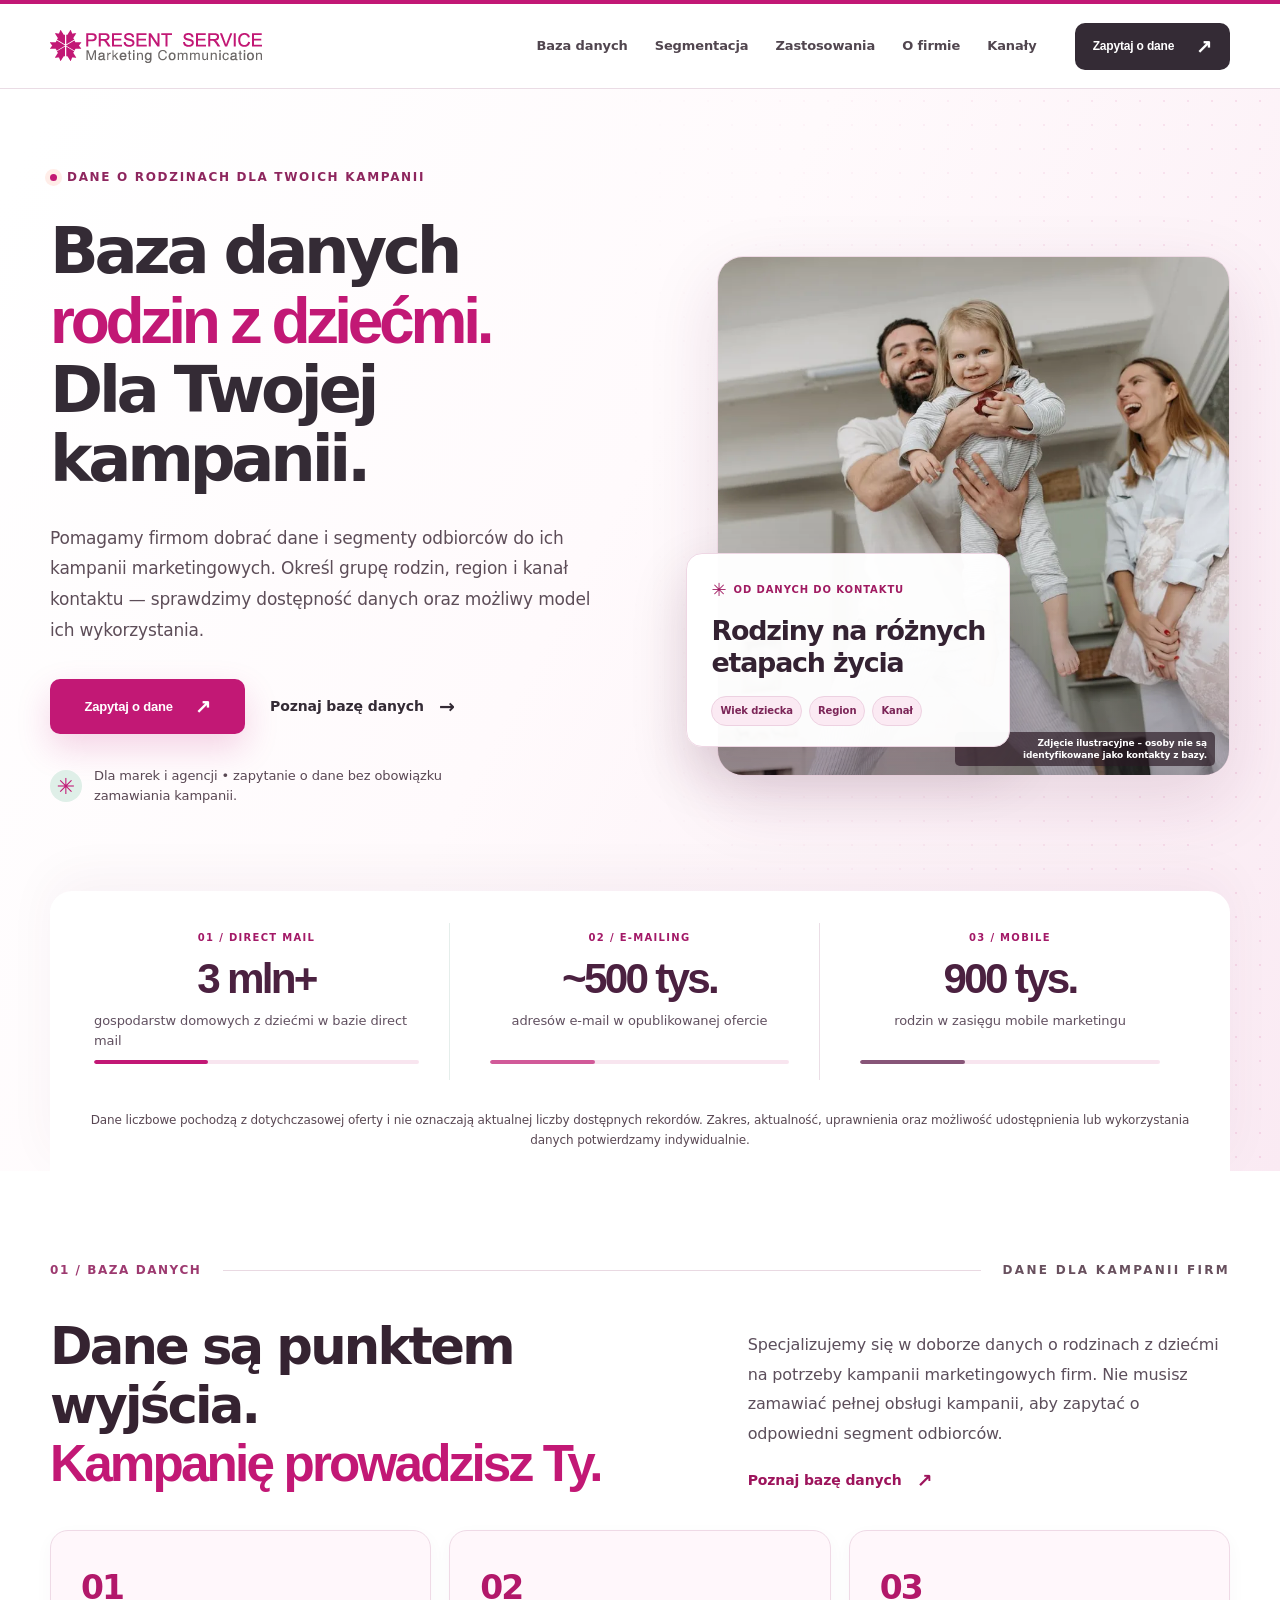
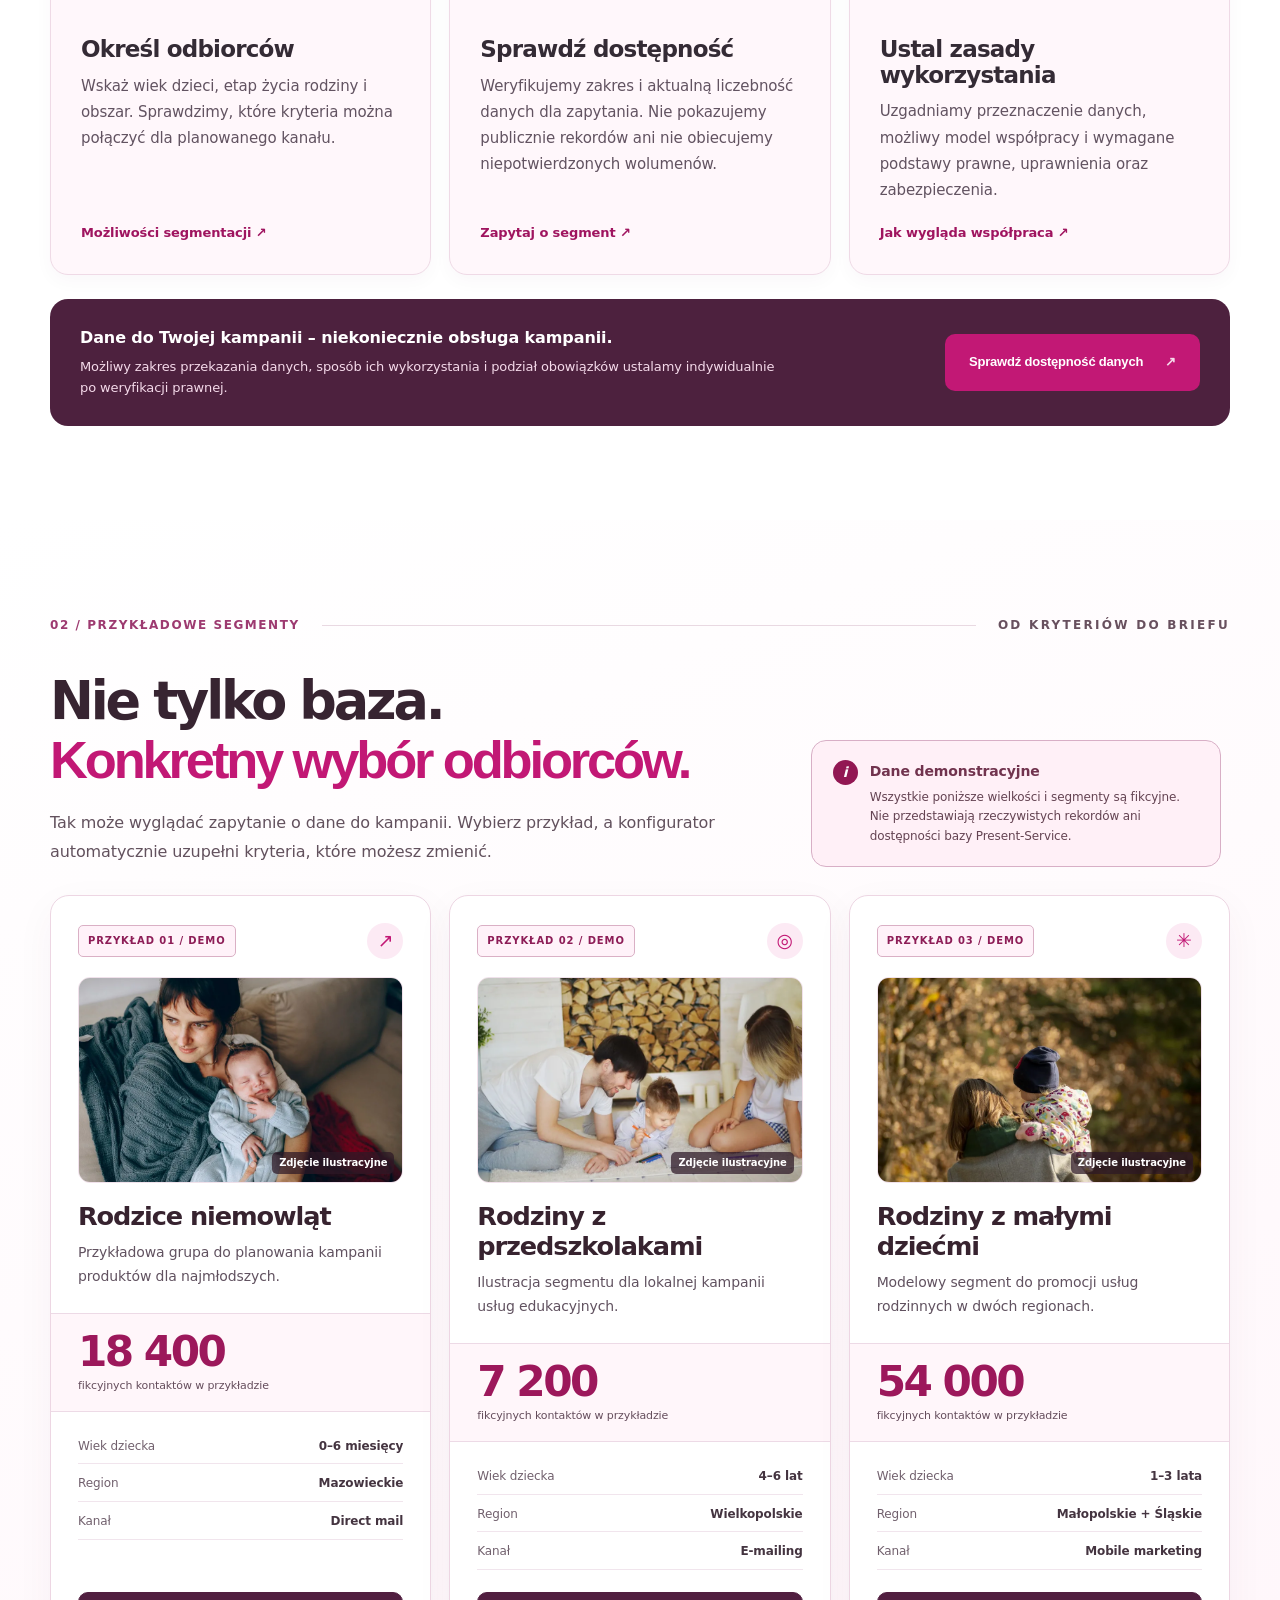
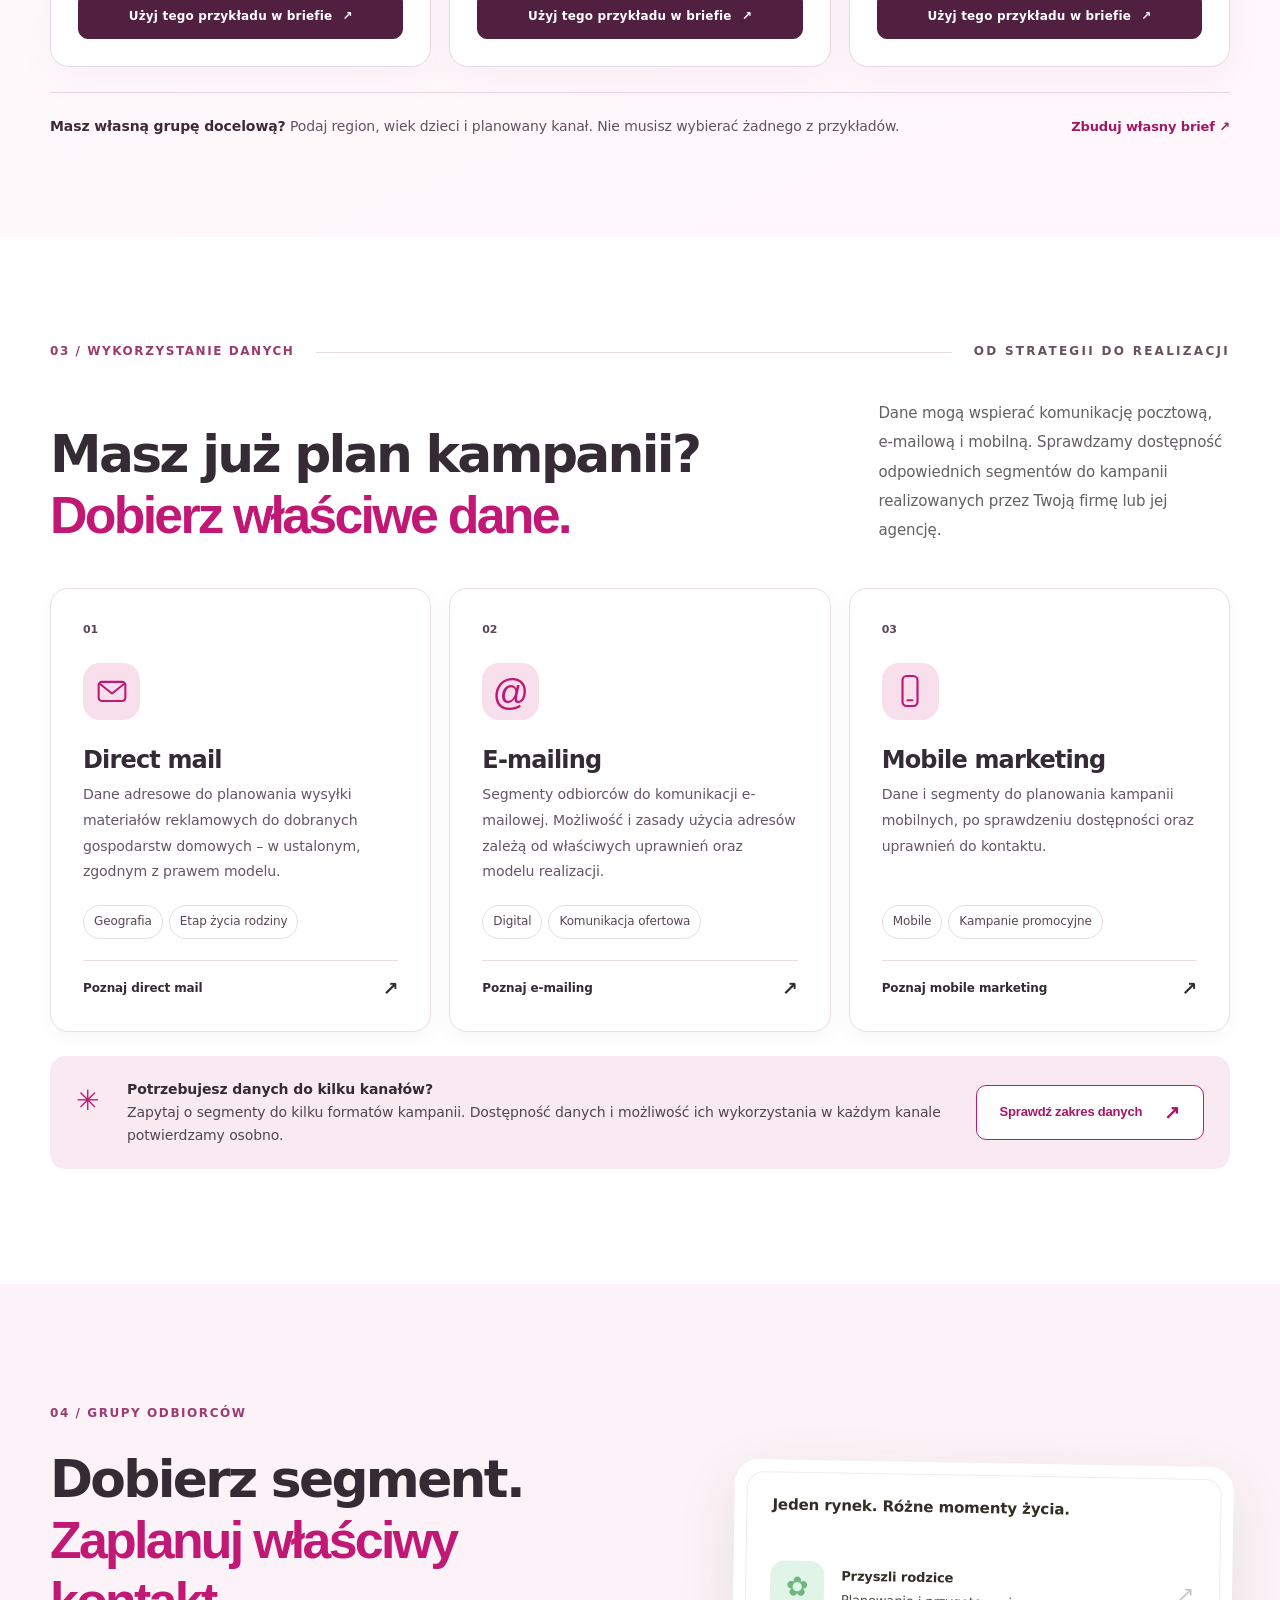
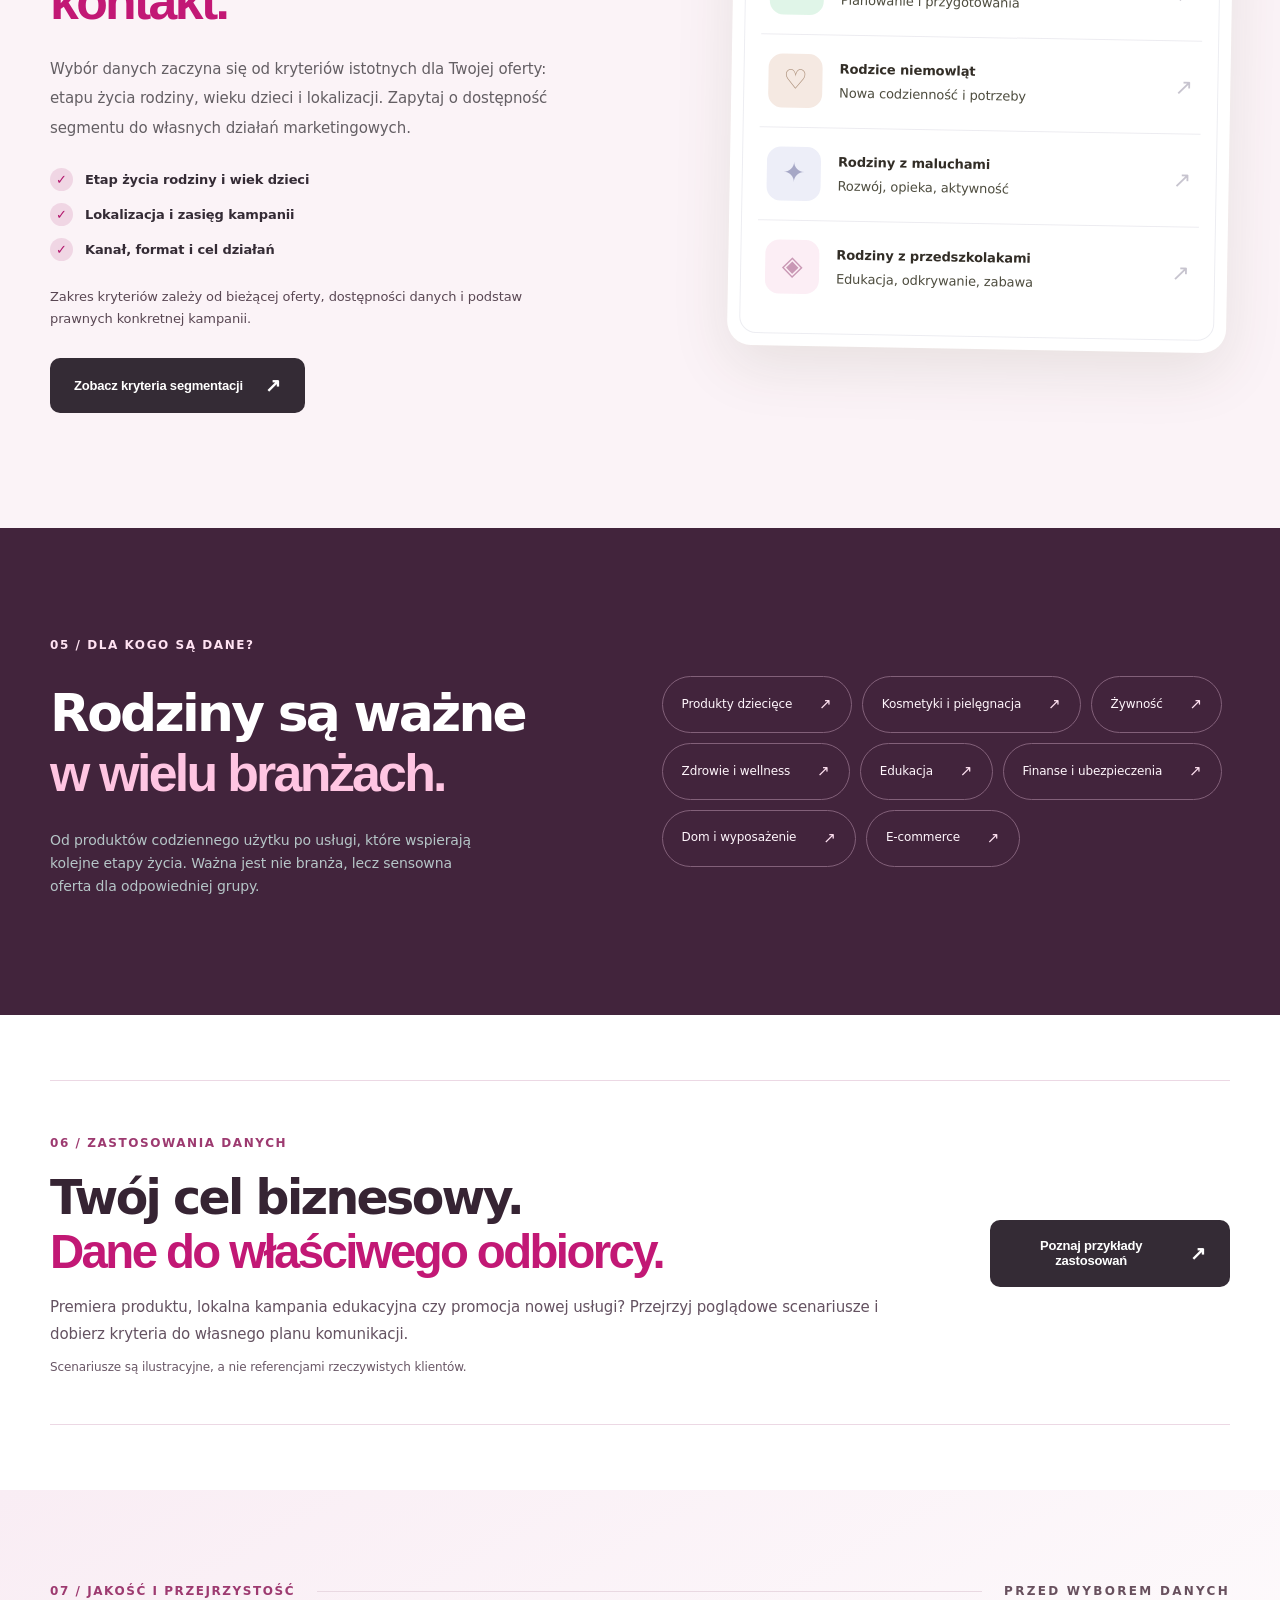
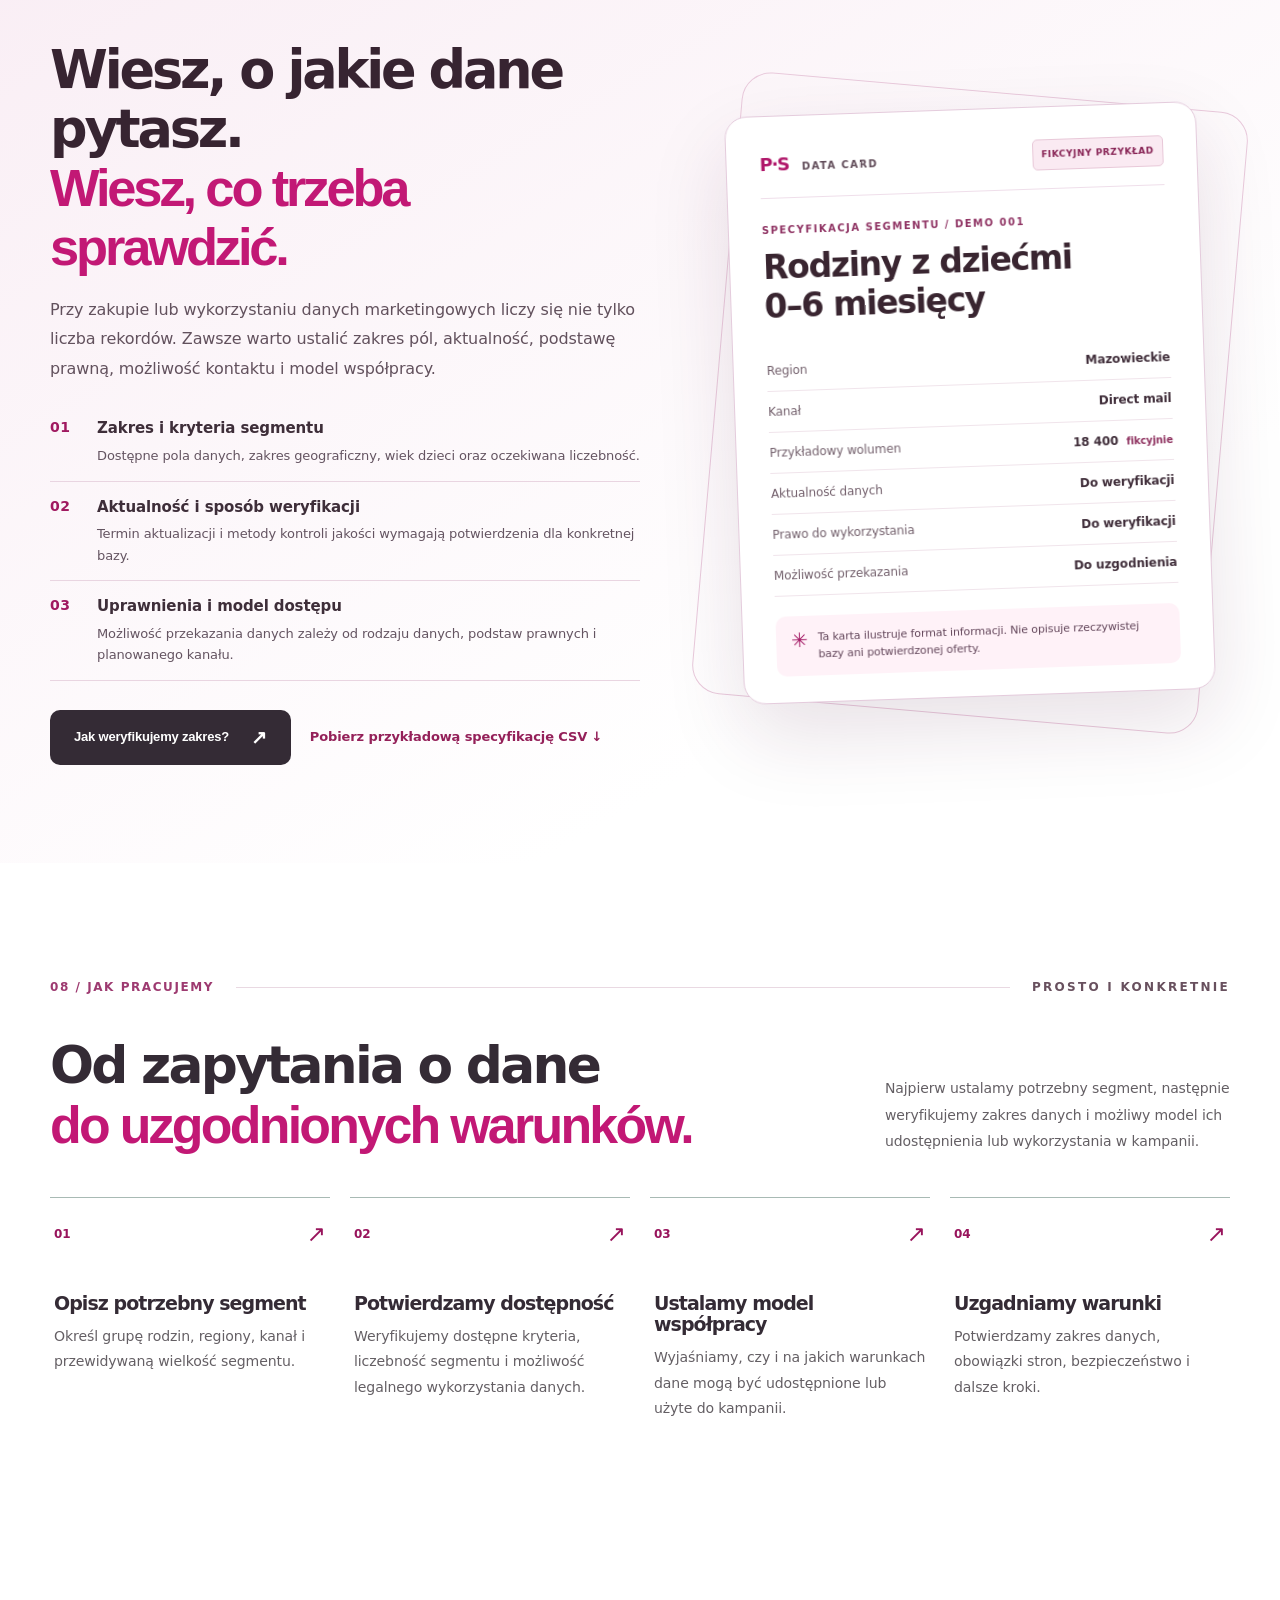
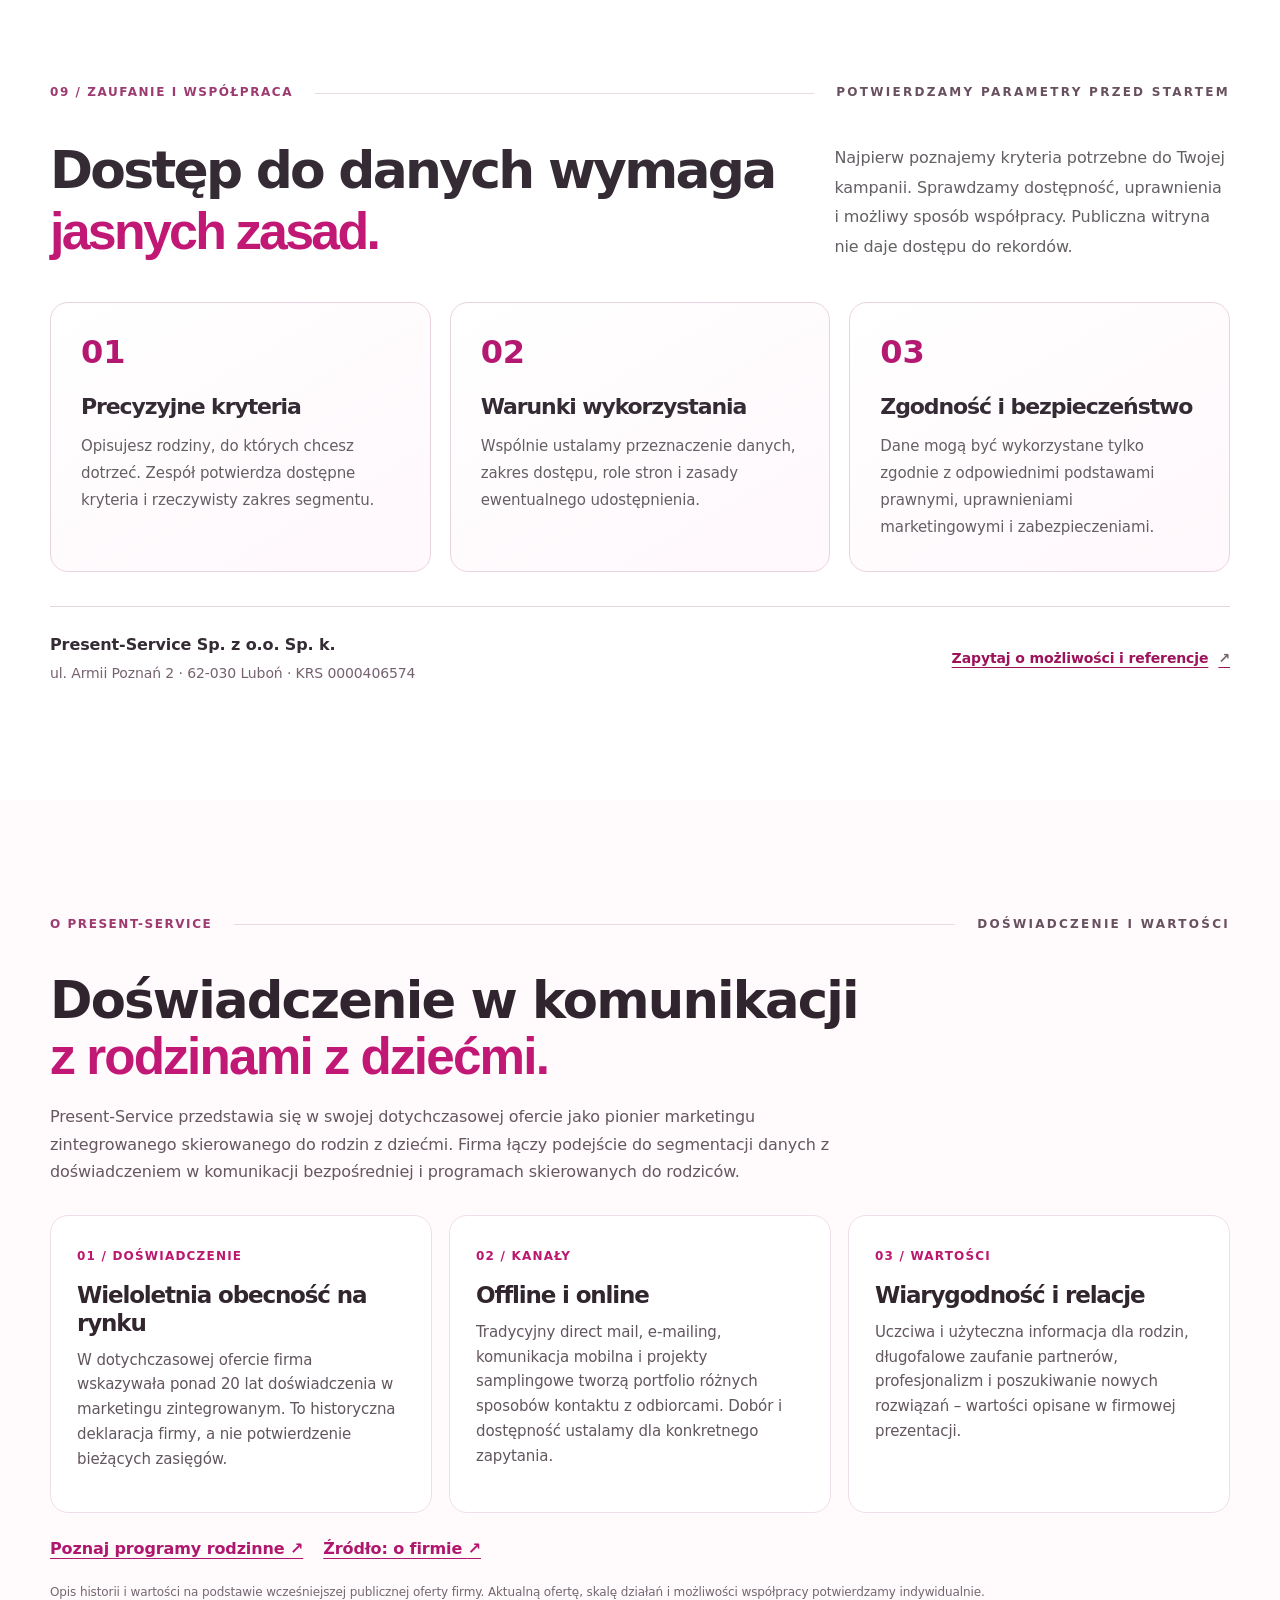
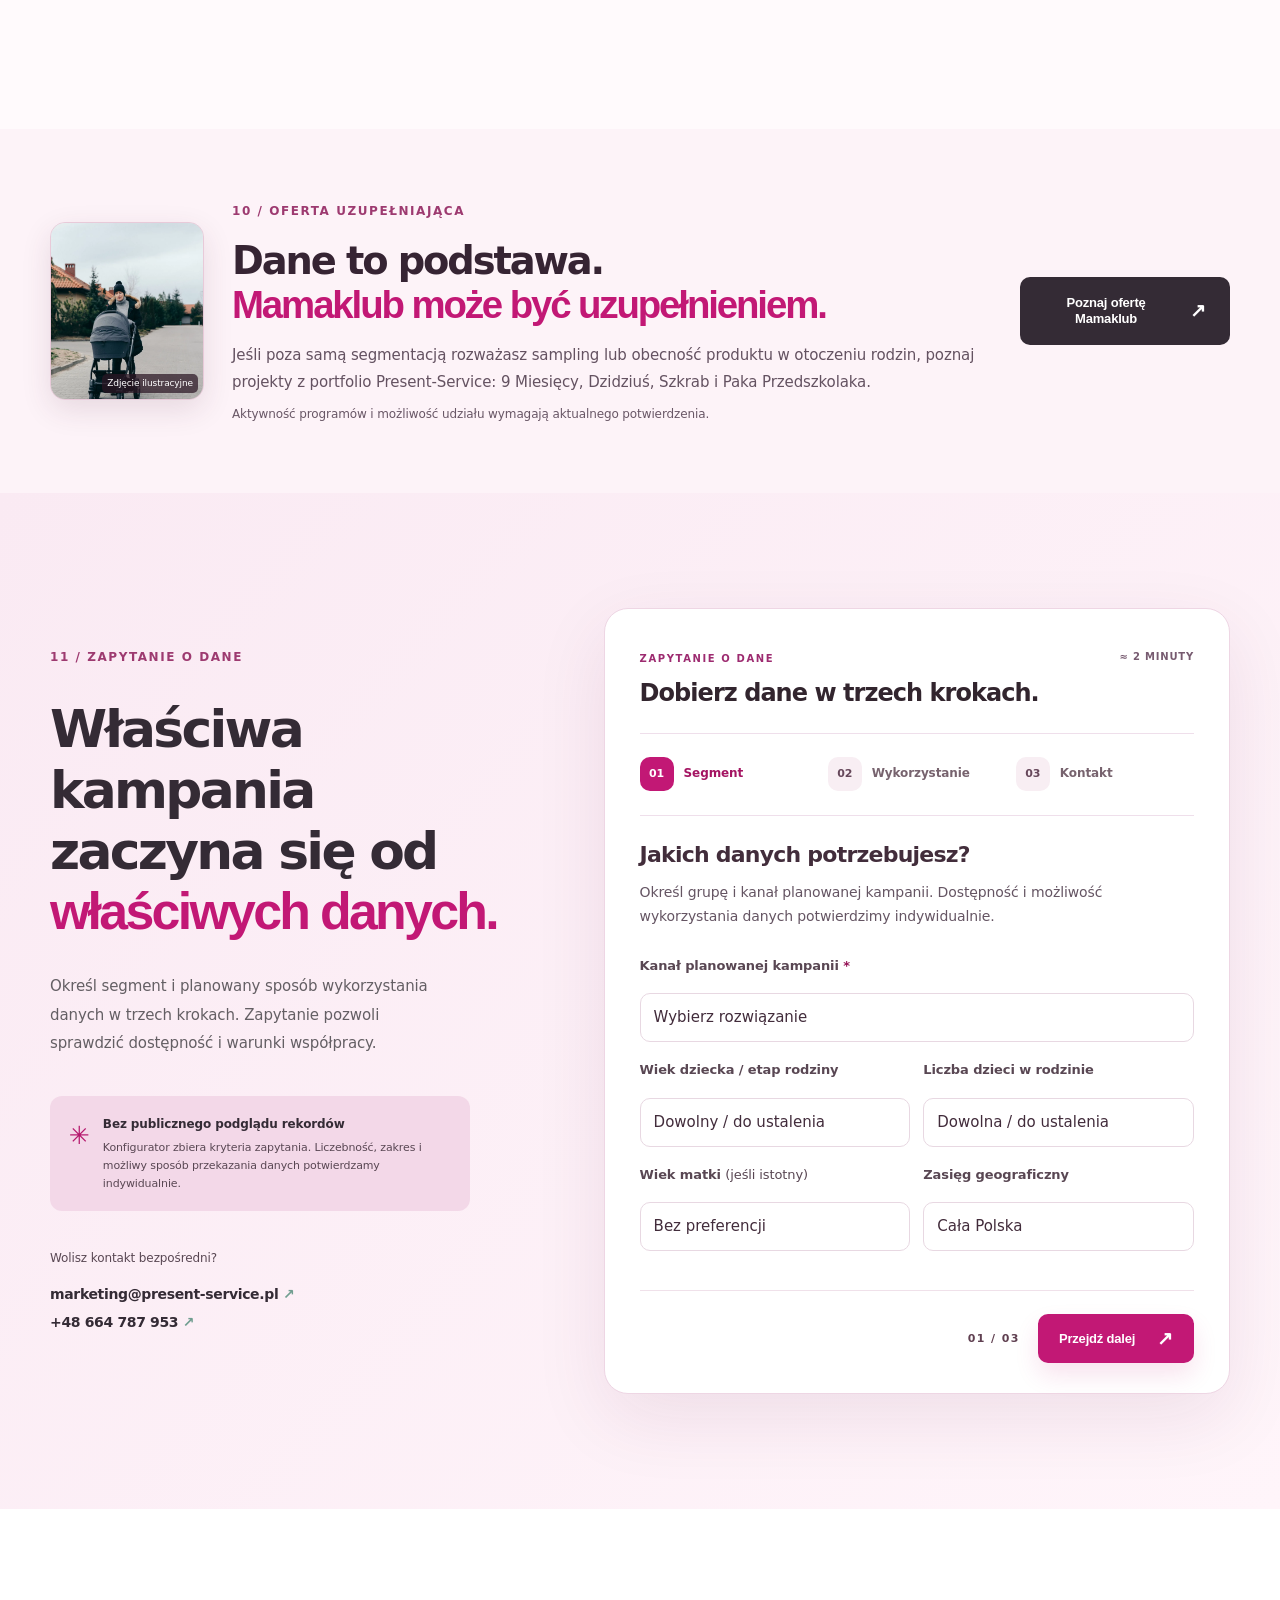
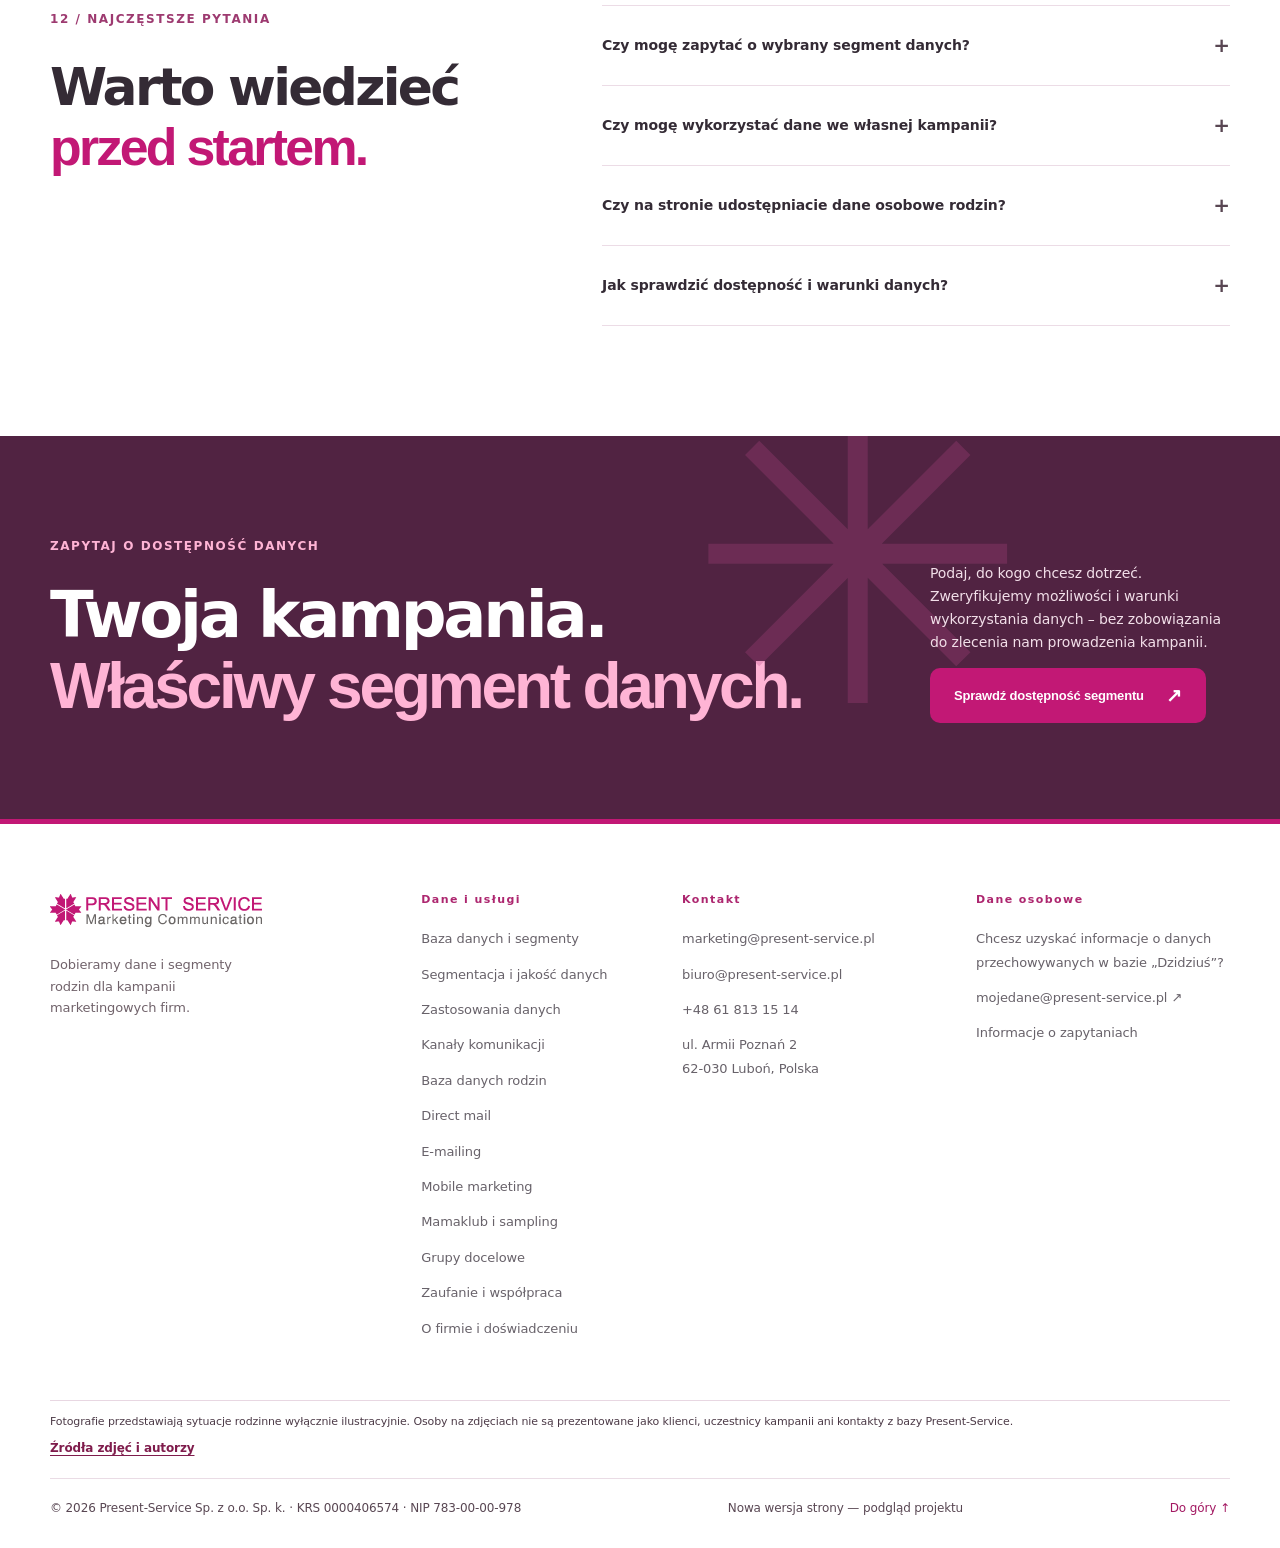
==== commit 6b390a7b: "Add verified corporate heritage trust section and source links to home page" ====
--- a/index.html
+++ b/index.html
@@ -19,6 +19,7 @@
   <link rel="stylesheet" href="./data-focus.css">
   <link rel="stylesheet" href="./experience.css">
   <link rel="stylesheet" href="./family-photos.css">
+  <link rel="stylesheet" href="./heritage.css">
   <script src="./site-config.js" defer></script>
   <script src="./app.js" defer></script>
 </head>
@@ -27,14 +28,14 @@
   <header class="site-header" id="top">
     <div class="container header-inner">
       <a class="brand" href="#top" aria-label="Present-Service — strona główna">
-        <img class="brand-official-logo" src="./assets/present-service-logo-original.png" alt="PRESENT SERVICE – Marketing Communication" width="212" height="33">
+        <img class="brand-official-logo" src="./assets/present-service-logo-original.png?v=original-20261116" alt="PRESENT SERVICE – Marketing Communication" width="212" height="33">
       </a>
       <button class="menu-toggle" type="button" aria-controls="primary-nav" aria-expanded="false" aria-label="Otwórz menu"><span></span><span></span><span></span></button>
       <nav id="primary-nav" class="primary-nav" aria-label="Menu główne">
         <a href="#dane">Baza danych</a>
         <a href="./segmentacja-danych.html">Segmentacja</a>
         <a href="./zastosowania-danych.html">Zastosowania</a>
-        <a href="#przykladowe-segmenty">Przykłady</a><a href="#rozwiazania">Kanały</a>
+        <a href="#dziedzictwo">O firmie</a><a href="#rozwiazania">Kanały</a>
         <a href="#kontakt" class="nav-mobile-contact">Kontakt</a>
       </nav>
       <a class="btn btn-small btn-dark header-cta" href="#brief">Zapytaj o dane <span aria-hidden="true">↗</span></a>
@@ -259,6 +260,25 @@
           <article><span aria-hidden="true">03</span><h3>Zgodność i bezpieczeństwo</h3><p>Dane mogą być wykorzystane tylko zgodnie z odpowiednimi podstawami prawnymi, uprawnieniami marketingowymi i zabezpieczeniami.</p></article>
         </div>
         <div class="v2-company-proof"><div><strong>Present-Service Sp. z o.o. Sp. k.</strong><span>ul. Armii Poznań 2 · 62-030 Luboń · KRS 0000406574</span></div><a href="mailto:marketing@present-service.pl?subject=Zapytanie%20o%20referencje%20i%20mo%C5%BCliwo%C5%9Bci%20kampanii">Zapytaj o możliwości i referencje <span aria-hidden="true">↗</span></a></div>
+      </div>
+    </section>
+    <section class="section heritage-section" id="dziedzictwo" aria-labelledby="heritage-heading">
+      <div class="container">
+        <div class="section-topline"><span class="section-kicker">O PRESENT-SERVICE</span><span class="fine-line"></span><span class="section-side-note">DOŚWIADCZENIE I WARTOŚCI</span></div>
+        <div class="heritage-intro">
+          <h2 id="heritage-heading">Doświadczenie w komunikacji<br><em>z rodzinami z dziećmi.</em></h2>
+          <p>Present-Service przedstawia się w swojej dotychczasowej ofercie jako pionier marketingu zintegrowanego skierowanego do rodzin z dziećmi. Firma łączy podejście do segmentacji danych z doświadczeniem w komunikacji bezpośredniej i programach skierowanych do rodziców.</p>
+        </div>
+        <div class="heritage-grid">
+          <article class="heritage-card"><span class="heritage-number">01 / DOŚWIADCZENIE</span><h3>Wieloletnia obecność na rynku</h3><p>W dotychczasowej ofercie firma wskazywała ponad 20 lat doświadczenia w marketingu zintegrowanym. To historyczna deklaracja firmy, a nie potwierdzenie bieżących zasięgów.</p></article>
+          <article class="heritage-card"><span class="heritage-number">02 / KANAŁY</span><h3>Offline i online</h3><p>Tradycyjny direct mail, e-mailing, komunikacja mobilna i projekty samplingowe tworzą portfolio różnych sposobów kontaktu z odbiorcami. Dobór i dostępność ustalamy dla konkretnego zapytania.</p></article>
+          <article class="heritage-card"><span class="heritage-number">03 / WARTOŚCI</span><h3>Wiarygodność i relacje</h3><p>Uczciwa i użyteczna informacja dla rodzin, długofalowe zaufanie partnerów, profesjonalizm i poszukiwanie nowych rozwiązań – wartości opisane w firmowej prezentacji.</p></article>
+        </div>
+        <div class="heritage-foot">
+          <a href="./mamaklub-sampling.html">Poznaj programy rodzinne <span aria-hidden="true">↗</span></a>
+          <a href="https://www.present-service.pl/o-nas.html" target="_blank" rel="noopener noreferrer">Źródło: o firmie <span aria-hidden="true">↗</span></a>
+          <p class="heritage-note">Opis historii i wartości na podstawie wcześniejszej publicznej oferty firmy. Aktualną ofertę, skalę działań i możliwości współpracy potwierdzamy indywidualnie.</p>
+        </div>
       </div>
     </section>
     <section class="section experience-mamaklub-teaser" id="mamaklub" aria-labelledby="mama-heading">
@@ -361,8 +381,8 @@
 
   <footer class="footer">
     <div class="container footer-main">
-      <div class="footer-brand-group"><a class="brand brand-footer" href="#top" aria-label="Present-Service — wróć na górę"><img class="brand-official-logo" src="./assets/present-service-logo-original.png" alt="PRESENT SERVICE – Marketing Communication" width="212" height="33"></a><p>Dobieramy dane i segmenty rodzin dla kampanii marketingowych firm.</p></div>
-      <div class="footer-column"><h3>Dane i usługi</h3><a href="#dane">Baza danych i segmenty</a><a href="./segmentacja-danych.html">Segmentacja i jakość danych</a><a href="./zastosowania-danych.html">Zastosowania danych</a><a href="#rozwiazania">Kanały komunikacji</a><a href="./baza-danych-rodzin.html">Baza danych rodzin</a><a href="./direct-mail.html">Direct mail</a><a href="./emailing.html">E-mailing</a><a href="./mobile-marketing.html">Mobile marketing</a><a href="./mamaklub-sampling.html">Mamaklub i sampling</a><a href="#dla-kogo">Grupy docelowe</a><a href="#dlaczego">Zaufanie i współpraca</a></div>
+      <div class="footer-brand-group"><a class="brand brand-footer" href="#top" aria-label="Present-Service — wróć na górę"><img class="brand-official-logo" src="./assets/present-service-logo-original.png?v=original-20261116" alt="PRESENT SERVICE – Marketing Communication" width="212" height="33"></a><p>Dobieramy dane i segmenty rodzin dla kampanii marketingowych firm.</p></div>
+      <div class="footer-column"><h3>Dane i usługi</h3><a href="#dane">Baza danych i segmenty</a><a href="./segmentacja-danych.html">Segmentacja i jakość danych</a><a href="./zastosowania-danych.html">Zastosowania danych</a><a href="#rozwiazania">Kanały komunikacji</a><a href="./baza-danych-rodzin.html">Baza danych rodzin</a><a href="./direct-mail.html">Direct mail</a><a href="./emailing.html">E-mailing</a><a href="./mobile-marketing.html">Mobile marketing</a><a href="./mamaklub-sampling.html">Mamaklub i sampling</a><a href="#dla-kogo">Grupy docelowe</a><a href="#dlaczego">Zaufanie i współpraca</a><a href="#dziedzictwo">O firmie i doświadczeniu</a></div>
       <div class="footer-column"><h3>Kontakt</h3><a href="mailto:marketing@present-service.pl">marketing@present-service.pl</a><a href="mailto:biuro@present-service.pl">biuro@present-service.pl</a><a href="tel:+48618131514">+48 61 813 15 14</a><span>ul. Armii Poznań 2<br>62-030 Luboń, Polska</span></div>
       <div class="footer-column"><h3>Dane osobowe</h3><p>Chcesz uzyskać informacje o danych przechowywanych w bazie „Dzidziuś”?</p><a href="mailto:mojedane@present-service.pl">mojedane@present-service.pl <span aria-hidden="true">↗</span></a><a href="./informacje-o-danych.html">Informacje o zapytaniach</a></div>
     </div>
--- a/heritage.css
+++ b/heritage.css
@@ -0,0 +1,18 @@
+/* Present-Service company heritage and historical portfolio */
+.heritage-section,.programme-history{background:#fffafc}
+.heritage-intro{max-width:850px;margin-bottom:30px}
+.heritage-intro h2,.programme-history h2{font-size:clamp(31px,4vw,52px);line-height:1.1;letter-spacing:-.035em;color:#30252e;margin:12px 0 18px}
+.heritage-intro h2 em{font-style:normal;color:#c21875}
+.heritage-intro p,.programme-lead{max-width:780px;color:#645760;line-height:1.7;font-size:16px}
+.heritage-grid{display:grid;grid-template-columns:repeat(3,minmax(0,1fr));gap:17px}
+.heritage-card,.programme-history-card{background:#fff;border:1px solid #efdfeb;border-radius:18px;padding:26px}
+.heritage-card .heritage-number,.programme-tag{font-size:12px;font-weight:800;letter-spacing:.1em;color:#bb176f}
+.heritage-card h3,.programme-history-card h3{font-size:23px;line-height:1.2;margin:14px 0 10px;color:#31252e}
+.heritage-card p,.programme-history-card p{font-size:15px;line-height:1.65;color:#62565f}
+.heritage-foot{display:flex;gap:20px;align-items:center;flex-wrap:wrap;margin-top:23px}
+.heritage-foot a,.programme-history-footer a{color:#af176c;text-decoration:underline;text-underline-offset:4px;font-weight:700}
+.heritage-note,.programme-history-footer{font-size:12px;line-height:1.6;color:#756772}
+.programme-history-grid{display:grid;grid-template-columns:repeat(2,minmax(0,1fr));gap:17px;margin-top:25px}
+.programme-history-card .programme-context{border-top:1px solid #f1e4ec;margin-top:15px;padding-top:15px;font-size:13px}
+.programme-history-footer{margin-top:20px;max-width:900px}
+@media(max-width:820px){.heritage-grid,.programme-history-grid{grid-template-columns:1fr}.heritage-card,.programme-history-card{padding:22px}}
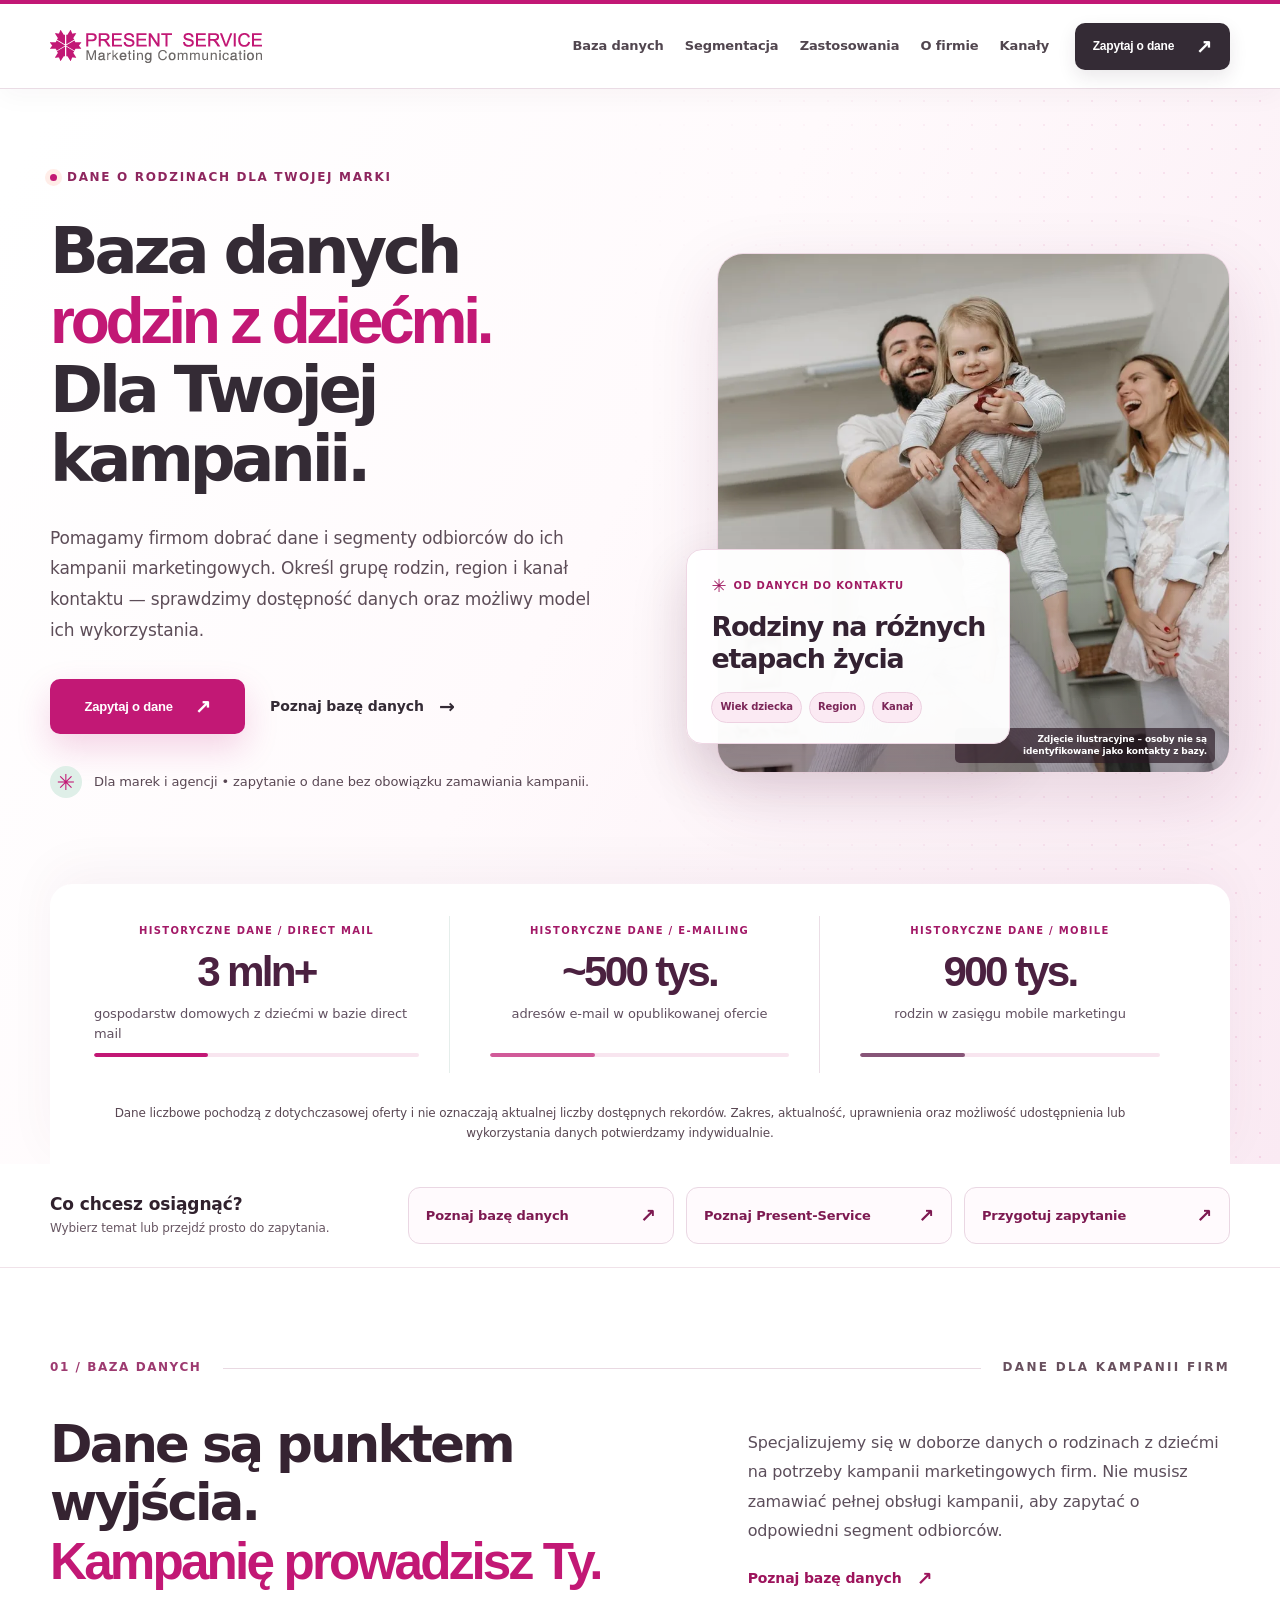
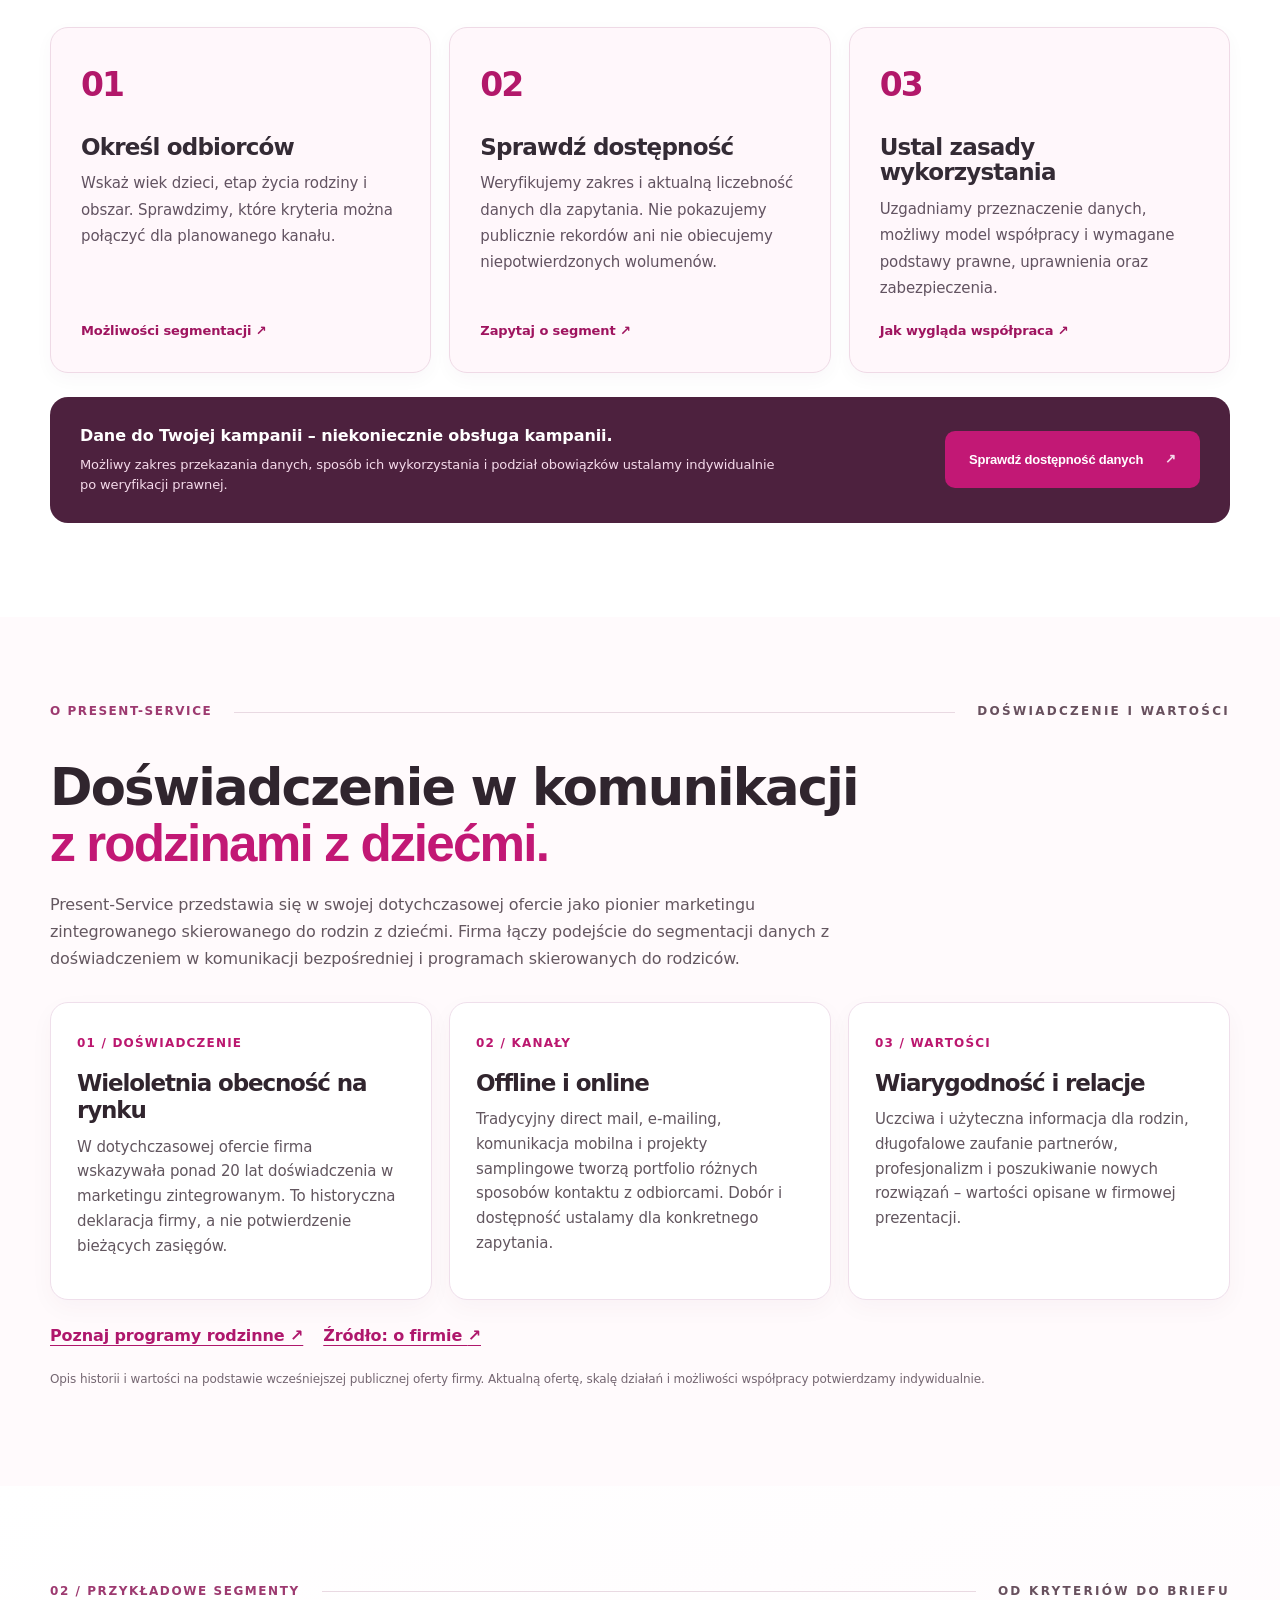
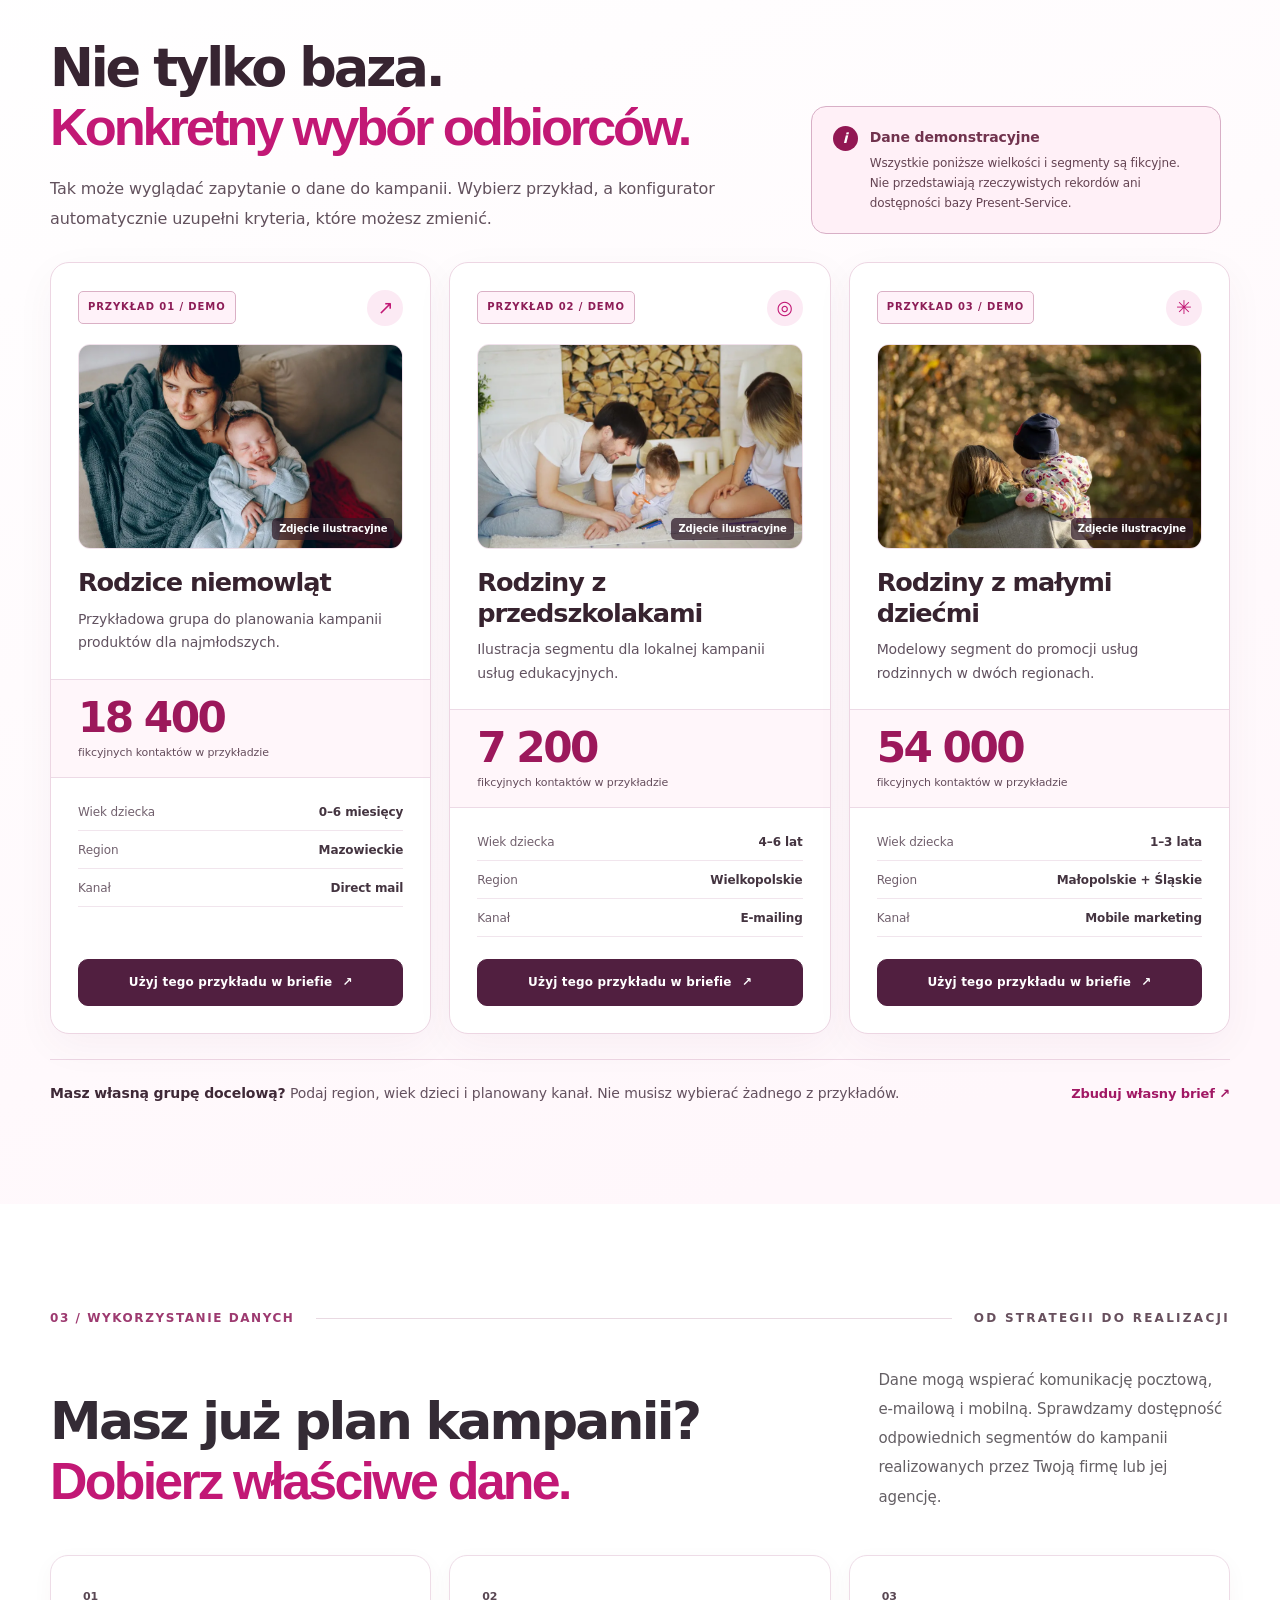
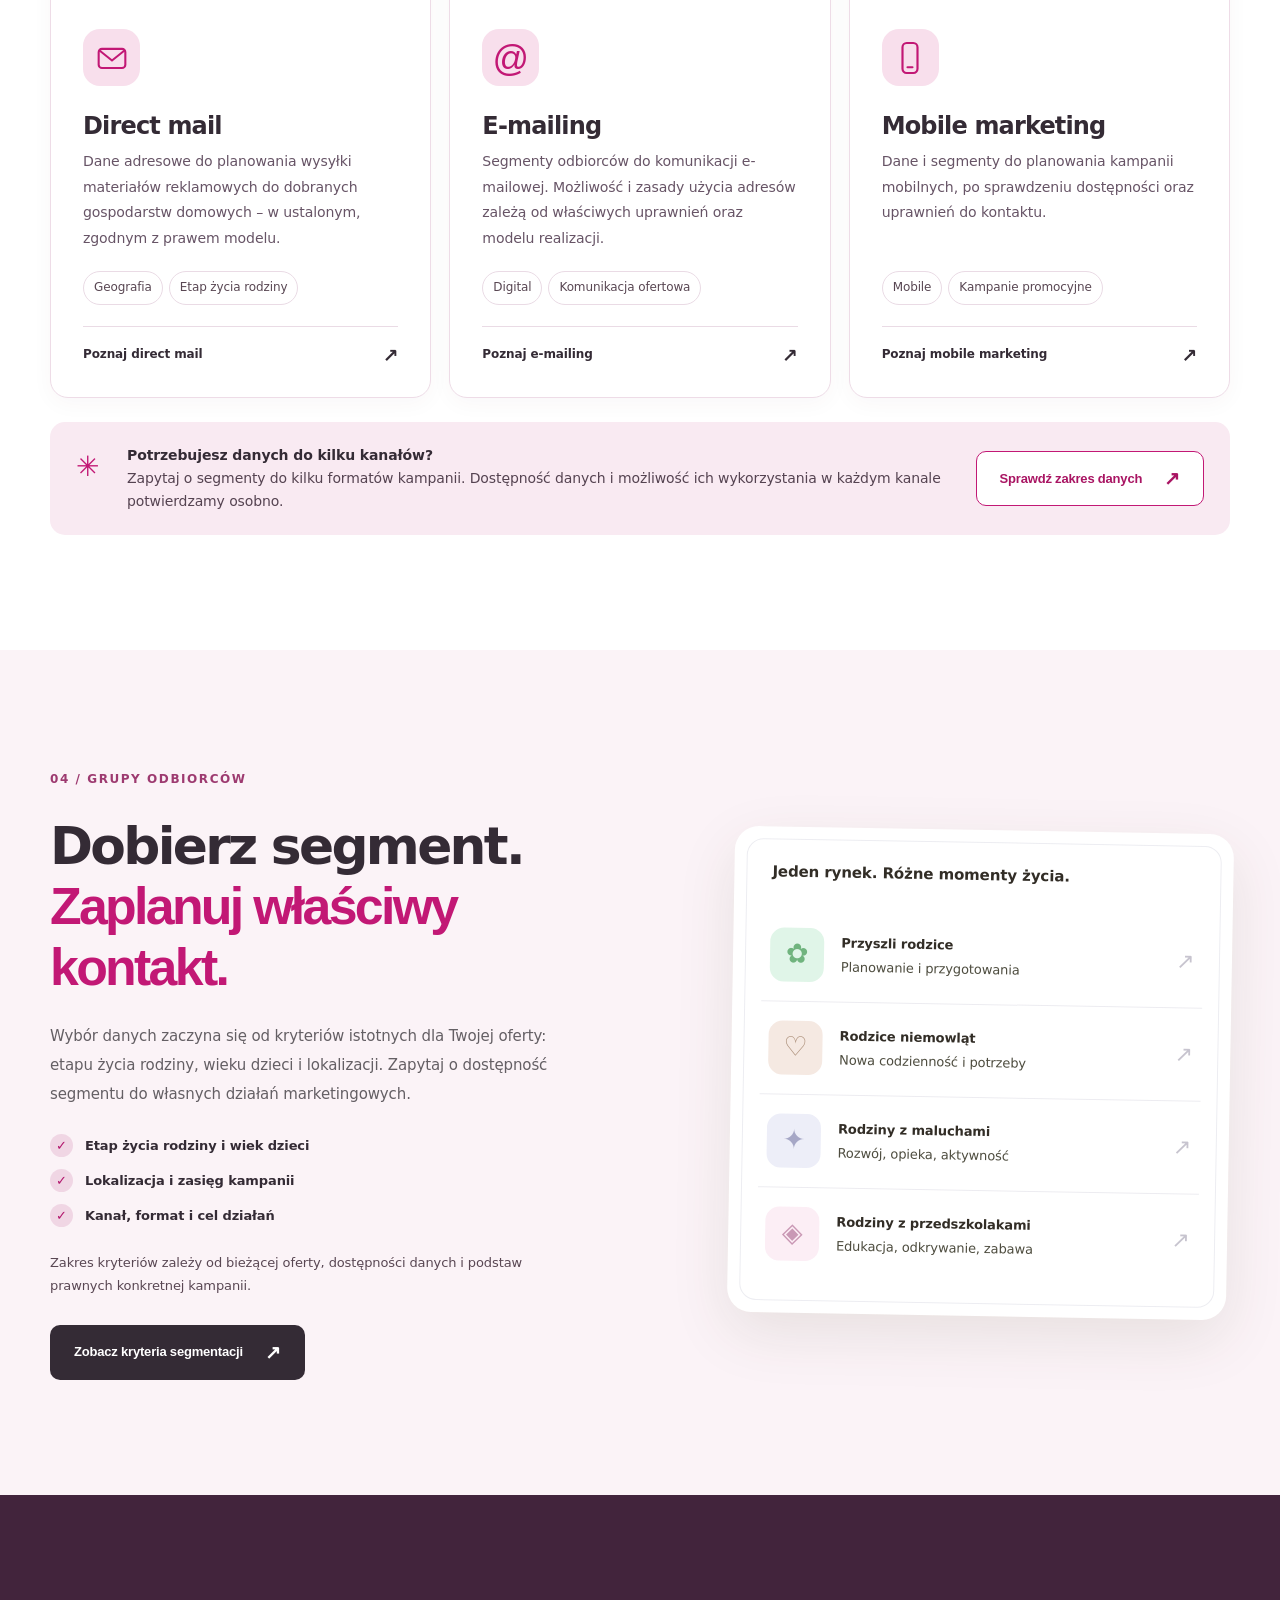
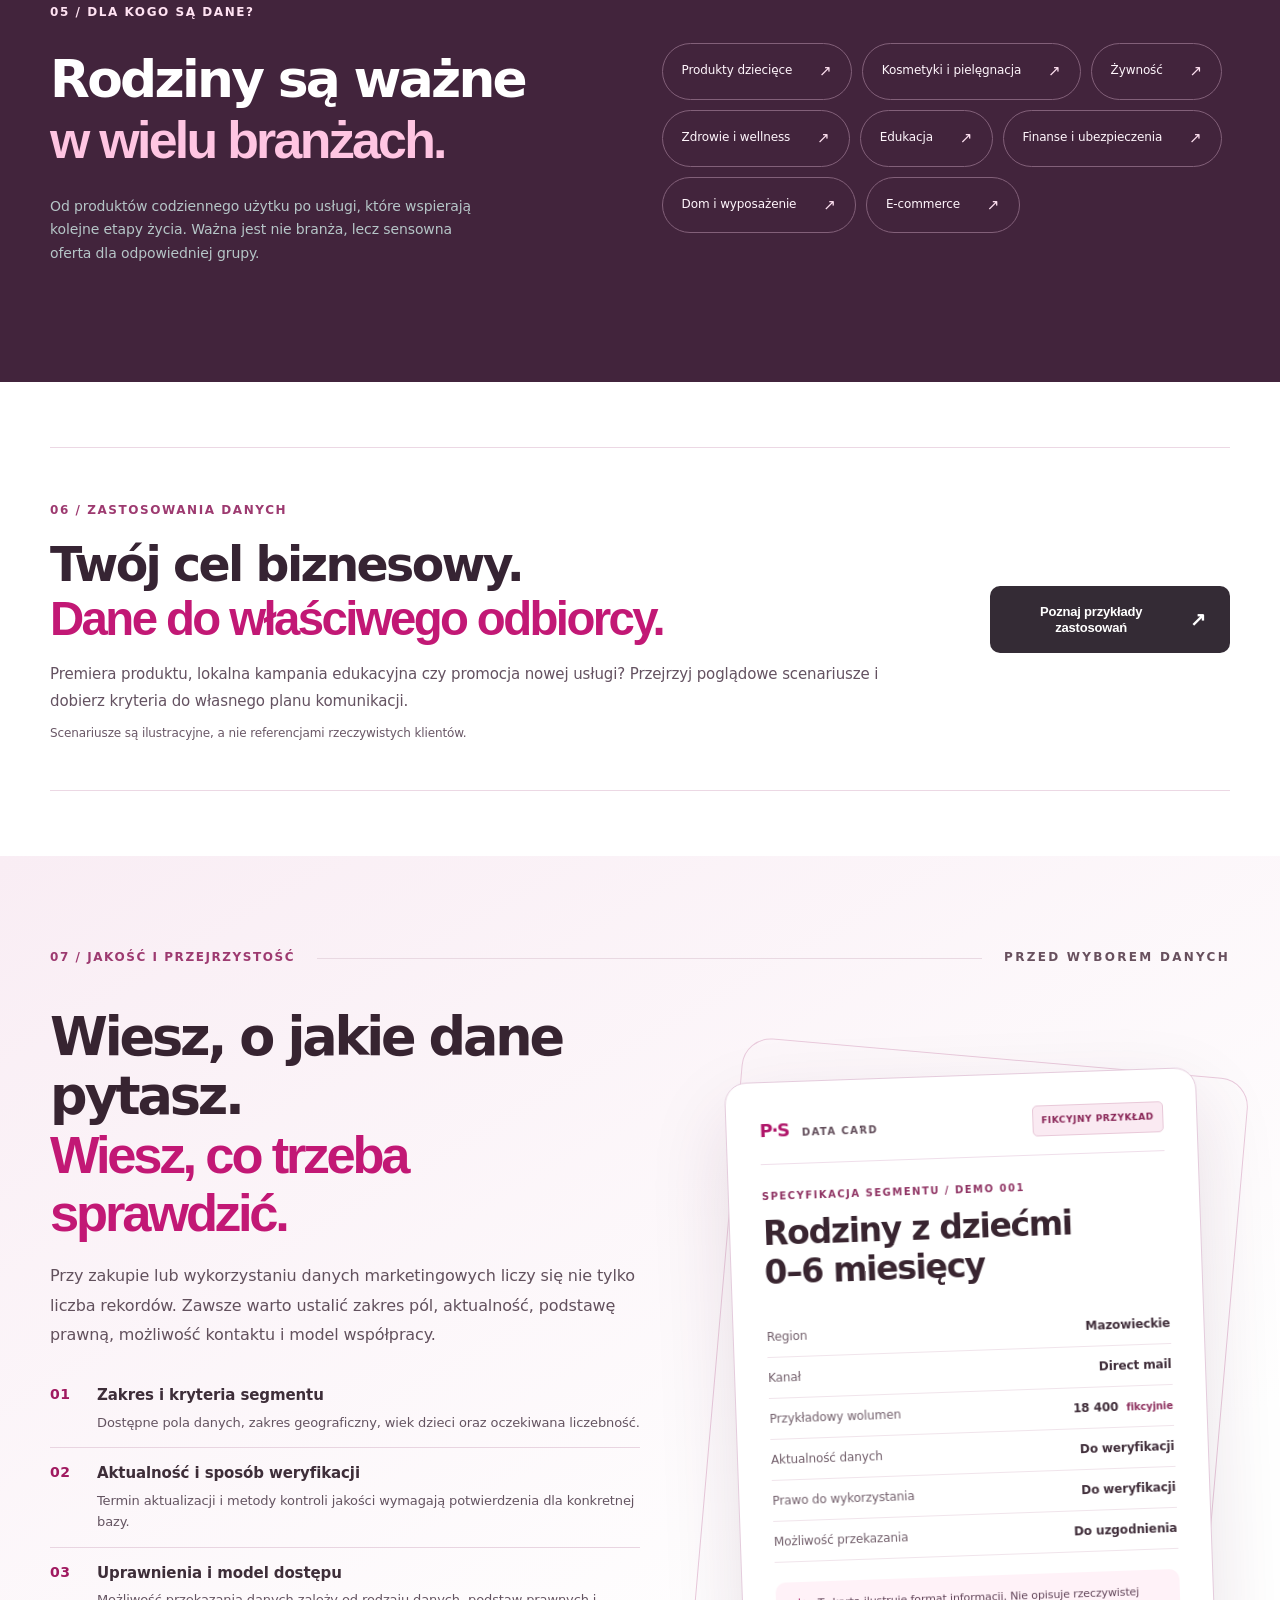
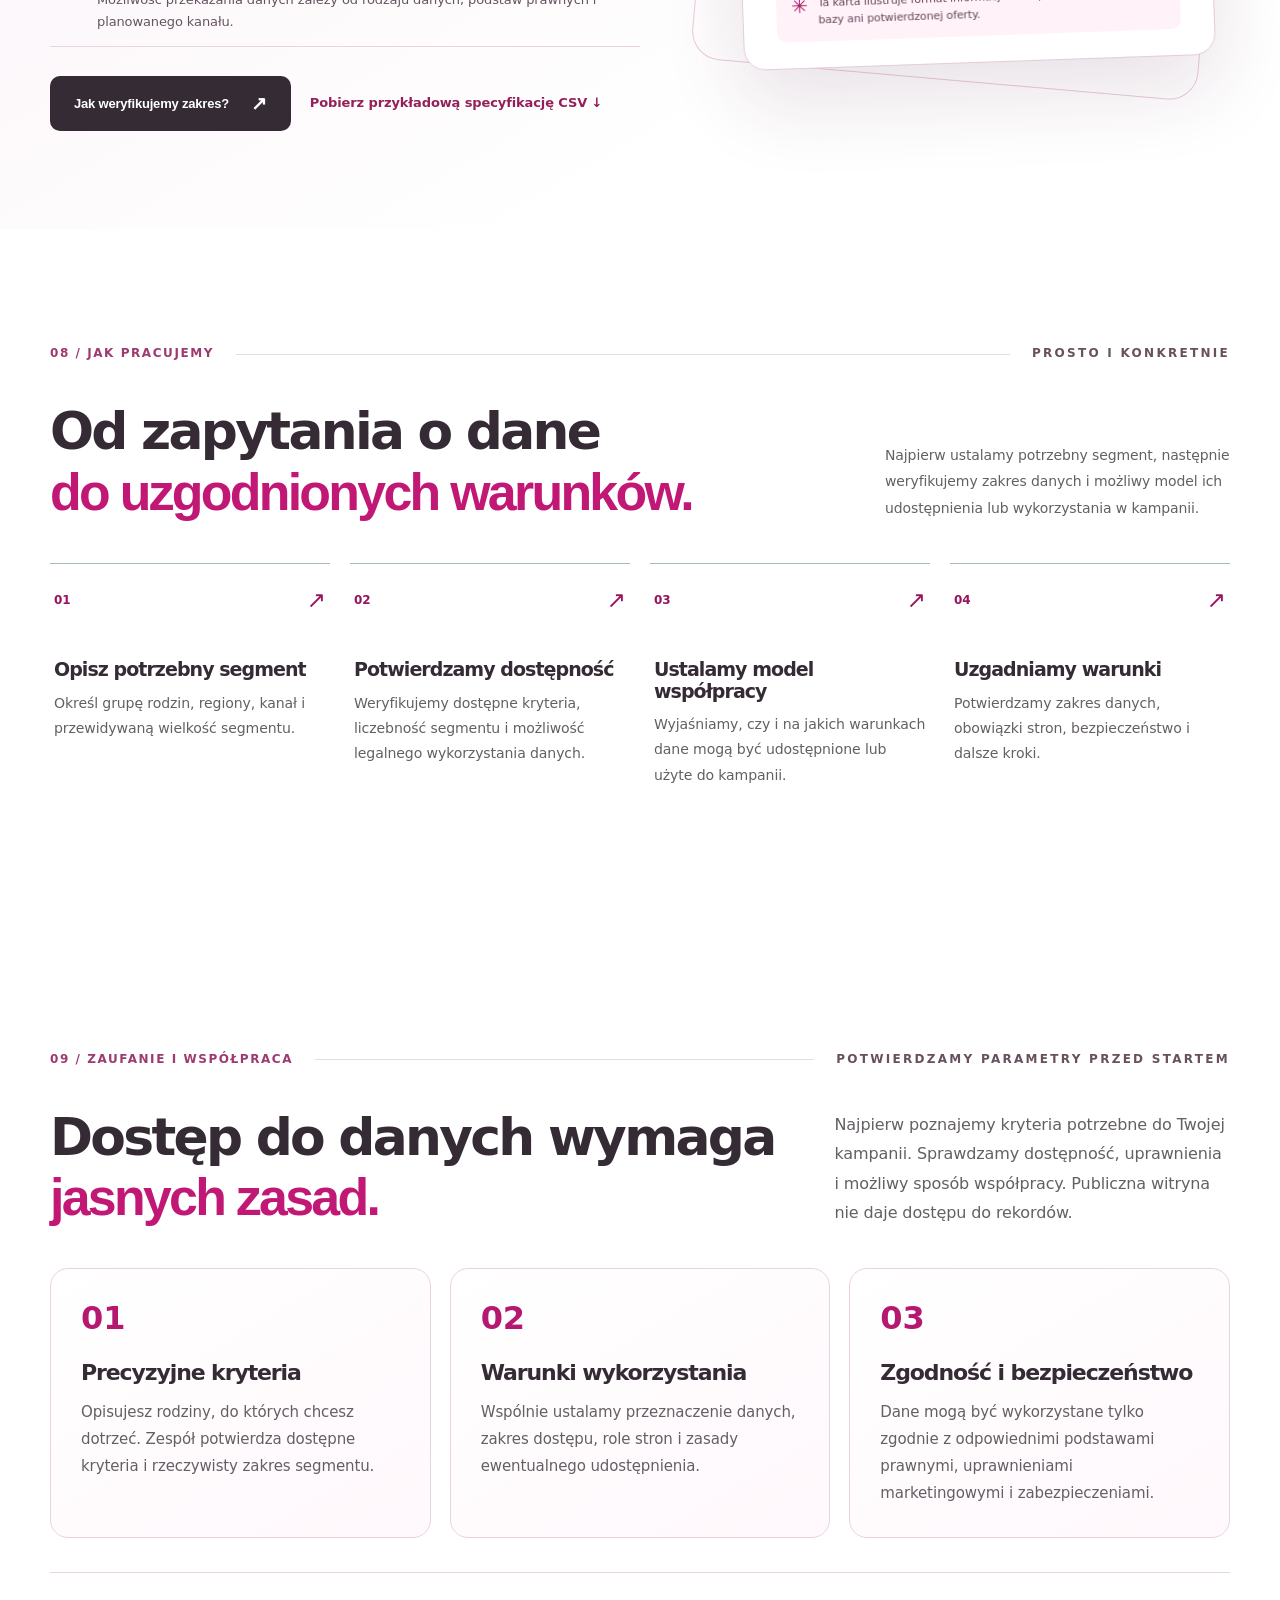
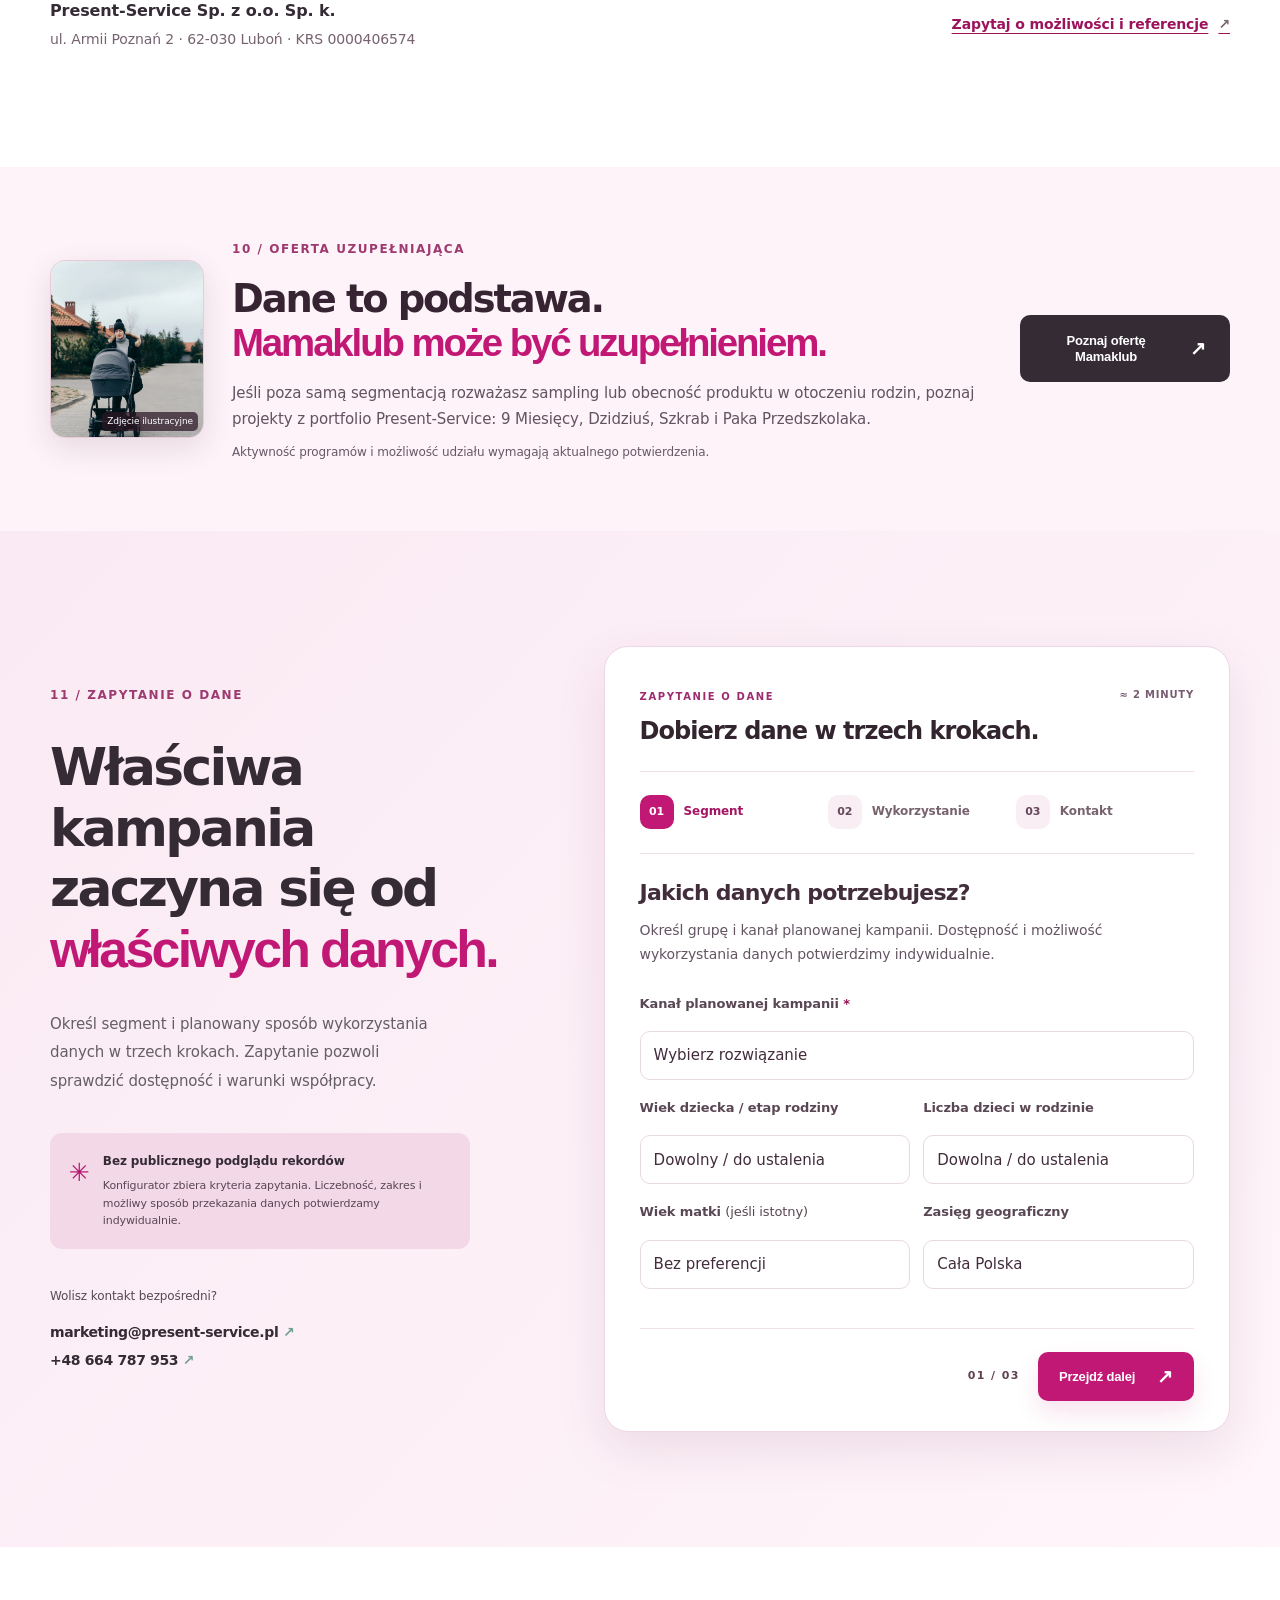
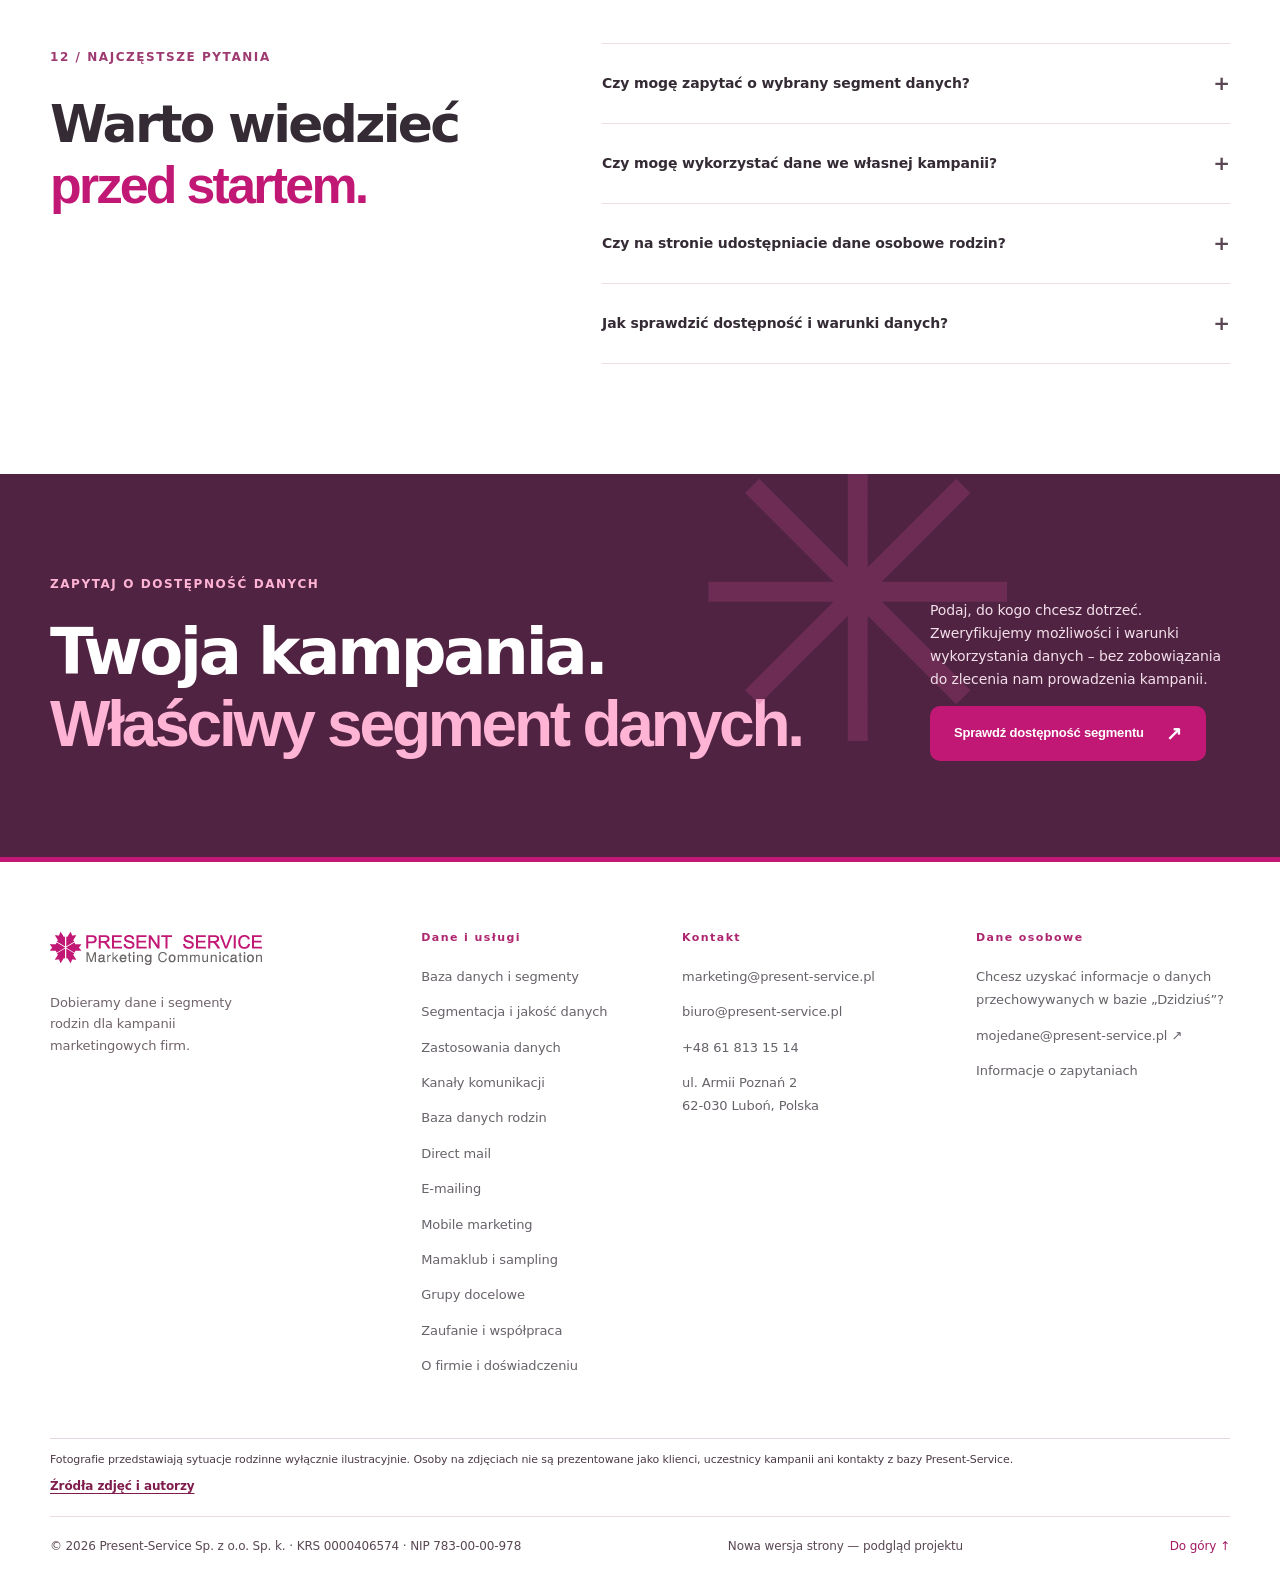
==== commit d1e74158: "Improve homepage scannability, quicker CTA flow and early company trust" ====
--- a/index.html
+++ b/index.html
@@ -14,7 +14,7 @@
   <link rel="icon" type="image/png" href="./favicon.png">
   <link rel="stylesheet" href="./styles.css">
   <link rel="stylesheet" href="./brand.css">
-  <link rel="stylesheet" href="./v2.css">
+  <link rel="stylesheet" href="./v2.css"><link rel="stylesheet" href="./ux-polish.css">
   <link rel="stylesheet" href="./premium.css">
   <link rel="stylesheet" href="./data-focus.css">
   <link rel="stylesheet" href="./experience.css">
@@ -47,8 +47,8 @@
       <div class="hero-texture" aria-hidden="true"></div>
       <div class="container hero-grid">
         <div class="hero-copy">
-          <div class="eyebrow"><span class="eyebrow-dot"></span> DANE O RODZINACH DLA TWOICH KAMPANII</div>
-          <h1 id="hero-heading">Baza danych<br><em>rodzin z dziećmi.</em><br>Dla Twojej<br>kampanii.</h1>
+          <div class="eyebrow"><span class="eyebrow-dot"></span> DANE O RODZINACH DLA TWOJEJ MARKI</div>
+          <h1 id="hero-heading">Baza danych<br><em>rodzin z dziećmi.</em><br>Dla Twojej kampanii.</h1>
           <p class="hero-lead">Pomagamy firmom dobrać dane i segmenty odbiorców do ich kampanii marketingowych. Określ grupę rodzin, region i kanał kontaktu — sprawdzimy dostępność danych oraz możliwy model ich wykorzystania.</p>
           <div class="hero-actions">
             <a href="#brief" class="btn btn-coral">Zapytaj o dane <span aria-hidden="true">↗</span></a>
@@ -69,13 +69,19 @@
         </div>
       </div>
       <div class="container metrics-panel premium-metrics" aria-label="Skala usług według dotychczas opublikowanej oferty Present-Service">
-        <div class="metric"><span class="pm-tag">01 / DIRECT MAIL</span><strong>3 mln+</strong><span>gospodarstw domowych z dziećmi w bazie direct mail</span><span class="pm-indicator" aria-hidden="true"><i></i></span></div>
-        <div class="metric"><span class="pm-tag">02 / E-MAILING</span><strong>~500 tys.</strong><span>adresów e-mail w opublikowanej ofercie</span><span class="pm-indicator" aria-hidden="true"><i></i></span></div>
-        <div class="metric"><span class="pm-tag">03 / MOBILE</span><strong>900 tys.</strong><span>rodzin w zasięgu mobile marketingu</span><span class="pm-indicator" aria-hidden="true"><i></i></span></div>
+        <div class="metric"><span class="pm-tag">HISTORYCZNE DANE / DIRECT MAIL</span><strong>3 mln+</strong><span>gospodarstw domowych z dziećmi w bazie direct mail</span><span class="pm-indicator" aria-hidden="true"><i></i></span></div>
+        <div class="metric"><span class="pm-tag">HISTORYCZNE DANE / E-MAILING</span><strong>~500 tys.</strong><span>adresów e-mail w opublikowanej ofercie</span><span class="pm-indicator" aria-hidden="true"><i></i></span></div>
+        <div class="metric"><span class="pm-tag">HISTORYCZNE DANE / MOBILE</span><strong>900 tys.</strong><span>rodzin w zasięgu mobile marketingu</span><span class="pm-indicator" aria-hidden="true"><i></i></span></div>
         <p class="metrics-note">Dane liczbowe pochodzą z dotychczasowej oferty i nie oznaczają aktualnej liczby dostępnych rekordów. Zakres, aktualność, uprawnienia oraz możliwość udostępnienia lub wykorzystania danych potwierdzamy indywidualnie.</p>
       </div>
     </section>
 
+    <nav class="ps-quickbar" aria-label="Szybki wybór usługi"><div class="container ps-quickbar-inner">
+      <div class="ps-quickbar-copy"><strong>Co chcesz osiągnąć?</strong><span>Wybierz temat lub przejdź prosto do zapytania.</span></div>
+      <a href="#dane">Poznaj bazę danych <span aria-hidden="true">↗</span></a>
+      <a href="#dziedzictwo">Poznaj Present-Service <span aria-hidden="true">↗</span></a>
+      <a href="#brief">Przygotuj zapytanie <span aria-hidden="true">↗</span></a>
+    </div></nav>
     <section class="section data-core-section" id="dane" aria-labelledby="data-core-title">
       <div class="container">
         <div class="section-topline"><span class="section-kicker">01 / BAZA DANYCH</span><span class="fine-line"></span><span class="section-side-note">DANE DLA KAMPANII FIRM</span></div>
@@ -87,6 +93,26 @@
           <article class="data-core-card"><span class="data-core-symbol" aria-hidden="true">03</span><h3>Ustal zasady wykorzystania</h3><p>Uzgadniamy przeznaczenie danych, możliwy model współpracy i wymagane podstawy prawne, uprawnienia oraz zabezpieczenia.</p><a href="./baza-danych-rodzin.html#jak-to-dziala">Jak wygląda współpraca <span aria-hidden="true">↗</span></a></article>
         </div>
         <div class="data-core-note"><div><strong>Dane do Twojej kampanii – niekoniecznie obsługa kampanii.</strong><span>Możliwy zakres przekazania danych, sposób ich wykorzystania i podział obowiązków ustalamy indywidualnie po weryfikacji prawnej.</span></div><a href="#brief" class="btn btn-coral">Sprawdź dostępność danych <span aria-hidden="true">↗</span></a></div>
+      </div>
+    </section>
+
+    <section class="section heritage-section" id="dziedzictwo" aria-labelledby="heritage-heading">
+      <div class="container">
+        <div class="section-topline"><span class="section-kicker">O PRESENT-SERVICE</span><span class="fine-line"></span><span class="section-side-note">DOŚWIADCZENIE I WARTOŚCI</span></div>
+        <div class="heritage-intro">
+          <h2 id="heritage-heading">Doświadczenie w komunikacji<br><em>z rodzinami z dziećmi.</em></h2>
+          <p>Present-Service przedstawia się w swojej dotychczasowej ofercie jako pionier marketingu zintegrowanego skierowanego do rodzin z dziećmi. Firma łączy podejście do segmentacji danych z doświadczeniem w komunikacji bezpośredniej i programach skierowanych do rodziców.</p>
+        </div>
+        <div class="heritage-grid">
+          <article class="heritage-card"><span class="heritage-number">01 / DOŚWIADCZENIE</span><h3>Wieloletnia obecność na rynku</h3><p>W dotychczasowej ofercie firma wskazywała ponad 20 lat doświadczenia w marketingu zintegrowanym. To historyczna deklaracja firmy, a nie potwierdzenie bieżących zasięgów.</p></article>
+          <article class="heritage-card"><span class="heritage-number">02 / KANAŁY</span><h3>Offline i online</h3><p>Tradycyjny direct mail, e-mailing, komunikacja mobilna i projekty samplingowe tworzą portfolio różnych sposobów kontaktu z odbiorcami. Dobór i dostępność ustalamy dla konkretnego zapytania.</p></article>
+          <article class="heritage-card"><span class="heritage-number">03 / WARTOŚCI</span><h3>Wiarygodność i relacje</h3><p>Uczciwa i użyteczna informacja dla rodzin, długofalowe zaufanie partnerów, profesjonalizm i poszukiwanie nowych rozwiązań – wartości opisane w firmowej prezentacji.</p></article>
+        </div>
+        <div class="heritage-foot">
+          <a href="./mamaklub-sampling.html">Poznaj programy rodzinne <span aria-hidden="true">↗</span></a>
+          <a href="https://www.present-service.pl/o-nas.html" target="_blank" rel="noopener noreferrer">Źródło: o firmie <span aria-hidden="true">↗</span></a>
+          <p class="heritage-note">Opis historii i wartości na podstawie wcześniejszej publicznej oferty firmy. Aktualną ofertę, skalę działań i możliwości współpracy potwierdzamy indywidualnie.</p>
+        </div>
       </div>
     </section>
 
@@ -260,25 +286,6 @@
           <article><span aria-hidden="true">03</span><h3>Zgodność i bezpieczeństwo</h3><p>Dane mogą być wykorzystane tylko zgodnie z odpowiednimi podstawami prawnymi, uprawnieniami marketingowymi i zabezpieczeniami.</p></article>
         </div>
         <div class="v2-company-proof"><div><strong>Present-Service Sp. z o.o. Sp. k.</strong><span>ul. Armii Poznań 2 · 62-030 Luboń · KRS 0000406574</span></div><a href="mailto:marketing@present-service.pl?subject=Zapytanie%20o%20referencje%20i%20mo%C5%BCliwo%C5%9Bci%20kampanii">Zapytaj o możliwości i referencje <span aria-hidden="true">↗</span></a></div>
-      </div>
-    </section>
-    <section class="section heritage-section" id="dziedzictwo" aria-labelledby="heritage-heading">
-      <div class="container">
-        <div class="section-topline"><span class="section-kicker">O PRESENT-SERVICE</span><span class="fine-line"></span><span class="section-side-note">DOŚWIADCZENIE I WARTOŚCI</span></div>
-        <div class="heritage-intro">
-          <h2 id="heritage-heading">Doświadczenie w komunikacji<br><em>z rodzinami z dziećmi.</em></h2>
-          <p>Present-Service przedstawia się w swojej dotychczasowej ofercie jako pionier marketingu zintegrowanego skierowanego do rodzin z dziećmi. Firma łączy podejście do segmentacji danych z doświadczeniem w komunikacji bezpośredniej i programach skierowanych do rodziców.</p>
-        </div>
-        <div class="heritage-grid">
-          <article class="heritage-card"><span class="heritage-number">01 / DOŚWIADCZENIE</span><h3>Wieloletnia obecność na rynku</h3><p>W dotychczasowej ofercie firma wskazywała ponad 20 lat doświadczenia w marketingu zintegrowanym. To historyczna deklaracja firmy, a nie potwierdzenie bieżących zasięgów.</p></article>
-          <article class="heritage-card"><span class="heritage-number">02 / KANAŁY</span><h3>Offline i online</h3><p>Tradycyjny direct mail, e-mailing, komunikacja mobilna i projekty samplingowe tworzą portfolio różnych sposobów kontaktu z odbiorcami. Dobór i dostępność ustalamy dla konkretnego zapytania.</p></article>
-          <article class="heritage-card"><span class="heritage-number">03 / WARTOŚCI</span><h3>Wiarygodność i relacje</h3><p>Uczciwa i użyteczna informacja dla rodzin, długofalowe zaufanie partnerów, profesjonalizm i poszukiwanie nowych rozwiązań – wartości opisane w firmowej prezentacji.</p></article>
-        </div>
-        <div class="heritage-foot">
-          <a href="./mamaklub-sampling.html">Poznaj programy rodzinne <span aria-hidden="true">↗</span></a>
-          <a href="https://www.present-service.pl/o-nas.html" target="_blank" rel="noopener noreferrer">Źródło: o firmie <span aria-hidden="true">↗</span></a>
-          <p class="heritage-note">Opis historii i wartości na podstawie wcześniejszej publicznej oferty firmy. Aktualną ofertę, skalę działań i możliwości współpracy potwierdzamy indywidualnie.</p>
-        </div>
       </div>
     </section>
     <section class="section experience-mamaklub-teaser" id="mamaklub" aria-labelledby="mama-heading">
--- a/ux-polish.css
+++ b/ux-polish.css
@@ -0,0 +1,63 @@
+/* Present-Service UX polish — 2026-11-16. Retains original logo and palette. */
+:root{--ps-ux-ink:#342633;--ps-ux-muted:#5d505b;--ps-ux-pink:#c21875;--ps-ux-line:#eadce5}
+html{scroll-padding-top:106px}
+body{overflow-wrap:break-word;text-rendering:optimizeLegibility}
+section[id],footer[id]{scroll-margin-top:106px}
+a,button{transition:background-color .18s ease,color .18s ease,border-color .18s ease,box-shadow .18s ease}
+.site-header{box-shadow:0 7px 25px rgba(57,28,49,.035)}
+.site-header .header-inner{gap:clamp(14px,2vw,32px)}
+.site-header .brand{min-width:0}
+.brand-official-logo{image-rendering:auto;flex:none}
+.primary-nav{gap:clamp(12px,1.65vw,25px)}
+.primary-nav a{font-weight:700;white-space:nowrap}
+.primary-nav a:hover{text-decoration:underline;text-decoration-color:#c21875;text-underline-offset:6px;text-decoration-thickness:2px}
+.header-cta{box-shadow:0 7px 18px rgba(52,32,50,.10)}
+.hero{isolation:isolate}
+.hero .hero-copy{min-width:0}
+.hero .hero-lead{line-height:1.7}
+.hero .hero-actions .btn{min-height:51px}
+.hero .hero-proof{max-width:570px}
+.family-hero-photo img{object-fit:cover}
+.metrics-note{max-width:1060px}
+.ps-quickbar{background:#fff;border-bottom:1px solid #f0e2e9}
+.ps-quickbar-inner{display:grid;grid-template-columns:minmax(200px,1.3fr) repeat(3,minmax(0,1fr));gap:12px;align-items:stretch;padding-top:23px;padding-bottom:23px}
+.ps-quickbar-copy{display:flex;flex-direction:column;justify-content:center;gap:4px}
+.ps-quickbar-copy strong{font-size:17px;color:#30212d;line-height:1.25}
+.ps-quickbar-copy span{font-size:12px;color:#675662;line-height:1.5}
+.ps-quickbar a{display:flex;align-items:center;justify-content:space-between;gap:10px;padding:15px 17px;border:1px solid #ead7e3;border-radius:12px;color:#7d1951;font-weight:760;font-size:13px;background:#fffafd;line-height:1.35}
+.ps-quickbar a:hover,.ps-quickbar a:focus-visible{background:#f9e9f1;border-color:#cc80a9;box-shadow:0 5px 16px rgba(107,30,73,.06)}
+.ps-quickbar a span:last-child{font-size:19px;flex:none}
+.heritage-section{padding-top:85px;padding-bottom:85px}
+.heritage-card,.programme-history-card{box-shadow:0 8px 24px rgba(72,32,58,.035)}
+.heritage-card h3{font-size:clamp(20px,1.85vw,25px)}
+.section h2,.detail-section h2{overflow-wrap:normal}
+.data-core-card,.solution-card,.showcase-card,.v2-trust-grid article,.heritage-card{transition:box-shadow .18s ease,border-color .18s ease}
+.data-core-card:hover,.solution-card:hover,.v2-trust-grid article:hover,.heritage-card:hover{box-shadow:0 14px 38px rgba(82,29,66,.085)}
+.wizard-panel label,.field label{color:#3b2837}
+.brief-section .brief-card{box-shadow:0 18px 50px rgba(93,28,66,.10)}
+.faq-list summary{cursor:pointer}
+.footer-column a:hover{text-decoration:underline;text-underline-offset:3px}
+@media(max-width:1180px){.ps-quickbar-inner{grid-template-columns:repeat(3,minmax(0,1fr))}.ps-quickbar-copy{grid-column:1/-1}.primary-nav{gap:13px}}
+@media(max-width:940px){.primary-nav a{white-space:normal}.site-header .header-inner{gap:16px}.ps-quickbar-inner{padding-top:18px;padding-bottom:18px}}
+@media(max-width:700px){
+ html,section[id]{scroll-margin-top:85px}
+ .site-header .header-inner{gap:10px}
+ .hero{padding-top:34px}
+ .hero .eyebrow{margin-bottom:17px;font-size:11px;line-height:1.45}
+ .hero h1{font-size:clamp(38px,9vw,57px);line-height:1.075;letter-spacing:-.055em;margin-bottom:20px}
+ .hero .hero-lead{font-size:15px;line-height:1.65}
+ .hero .hero-actions{gap:15px}
+ .hero .hero-actions .btn{width:100%;justify-content:center}
+ .hero .hero-proof{margin-top:21px}
+ .ps-quickbar-inner{display:grid;grid-template-columns:repeat(2,minmax(0,1fr));gap:9px}
+ .ps-quickbar-copy{grid-column:1/-1}
+ .ps-quickbar a{padding:12px;font-size:12px;min-height:52px}
+ .ps-quickbar a:last-child{grid-column:1/-1}
+ .section{padding-top:76px;padding-bottom:76px}
+ .heritage-section{padding-top:70px;padding-bottom:70px}
+ .section-topline{margin-bottom:22px}
+ .heritage-intro h2{font-size:clamp(30px,7vw,43px)}
+ .footer-column a{padding-block:3px}
+}
+@media(max-width:400px){.hero h1{font-size:clamp(35px,9.5vw,44px)}.ps-quickbar a{font-size:11px}.hero .hero-actions .text-link{font-size:13px}}
+@media(prefers-reduced-motion:reduce){a,button,.data-core-card,.solution-card,.showcase-card,.v2-trust-grid article,.heritage-card{transition:none!important}}
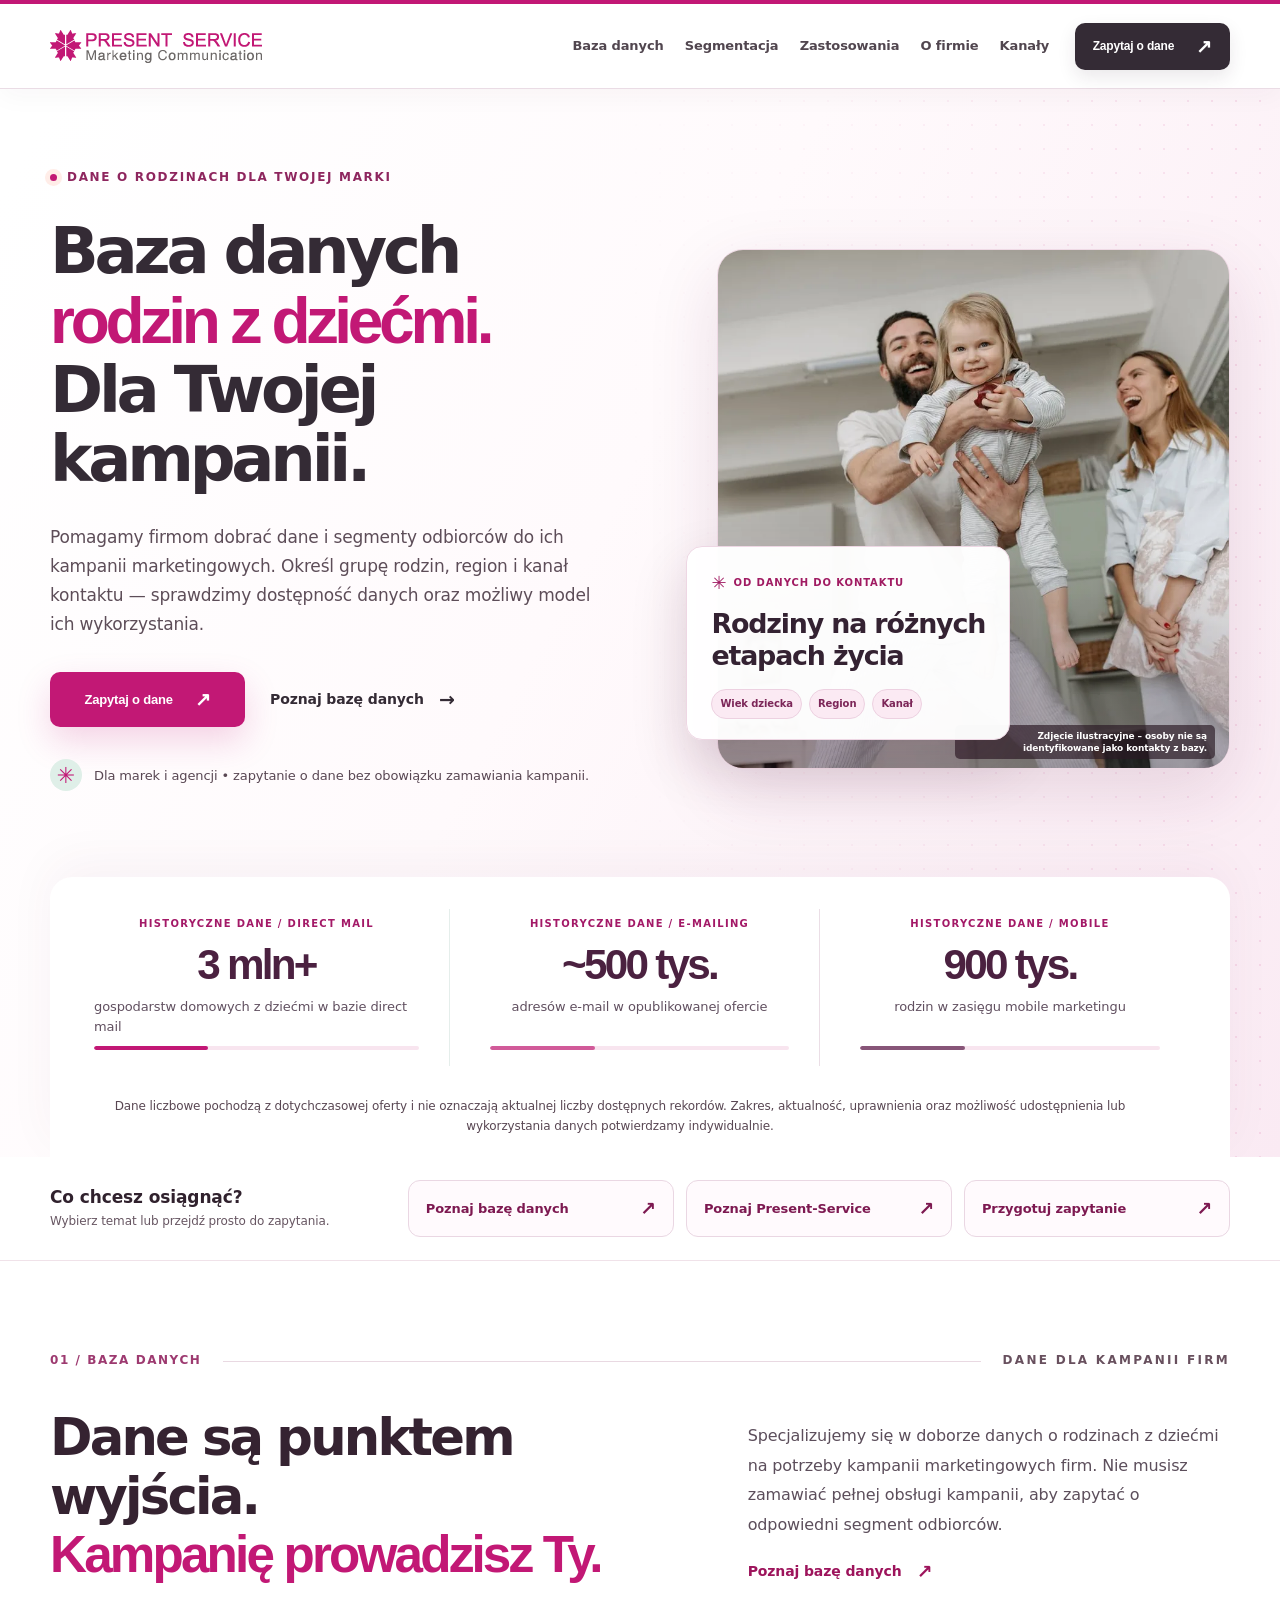
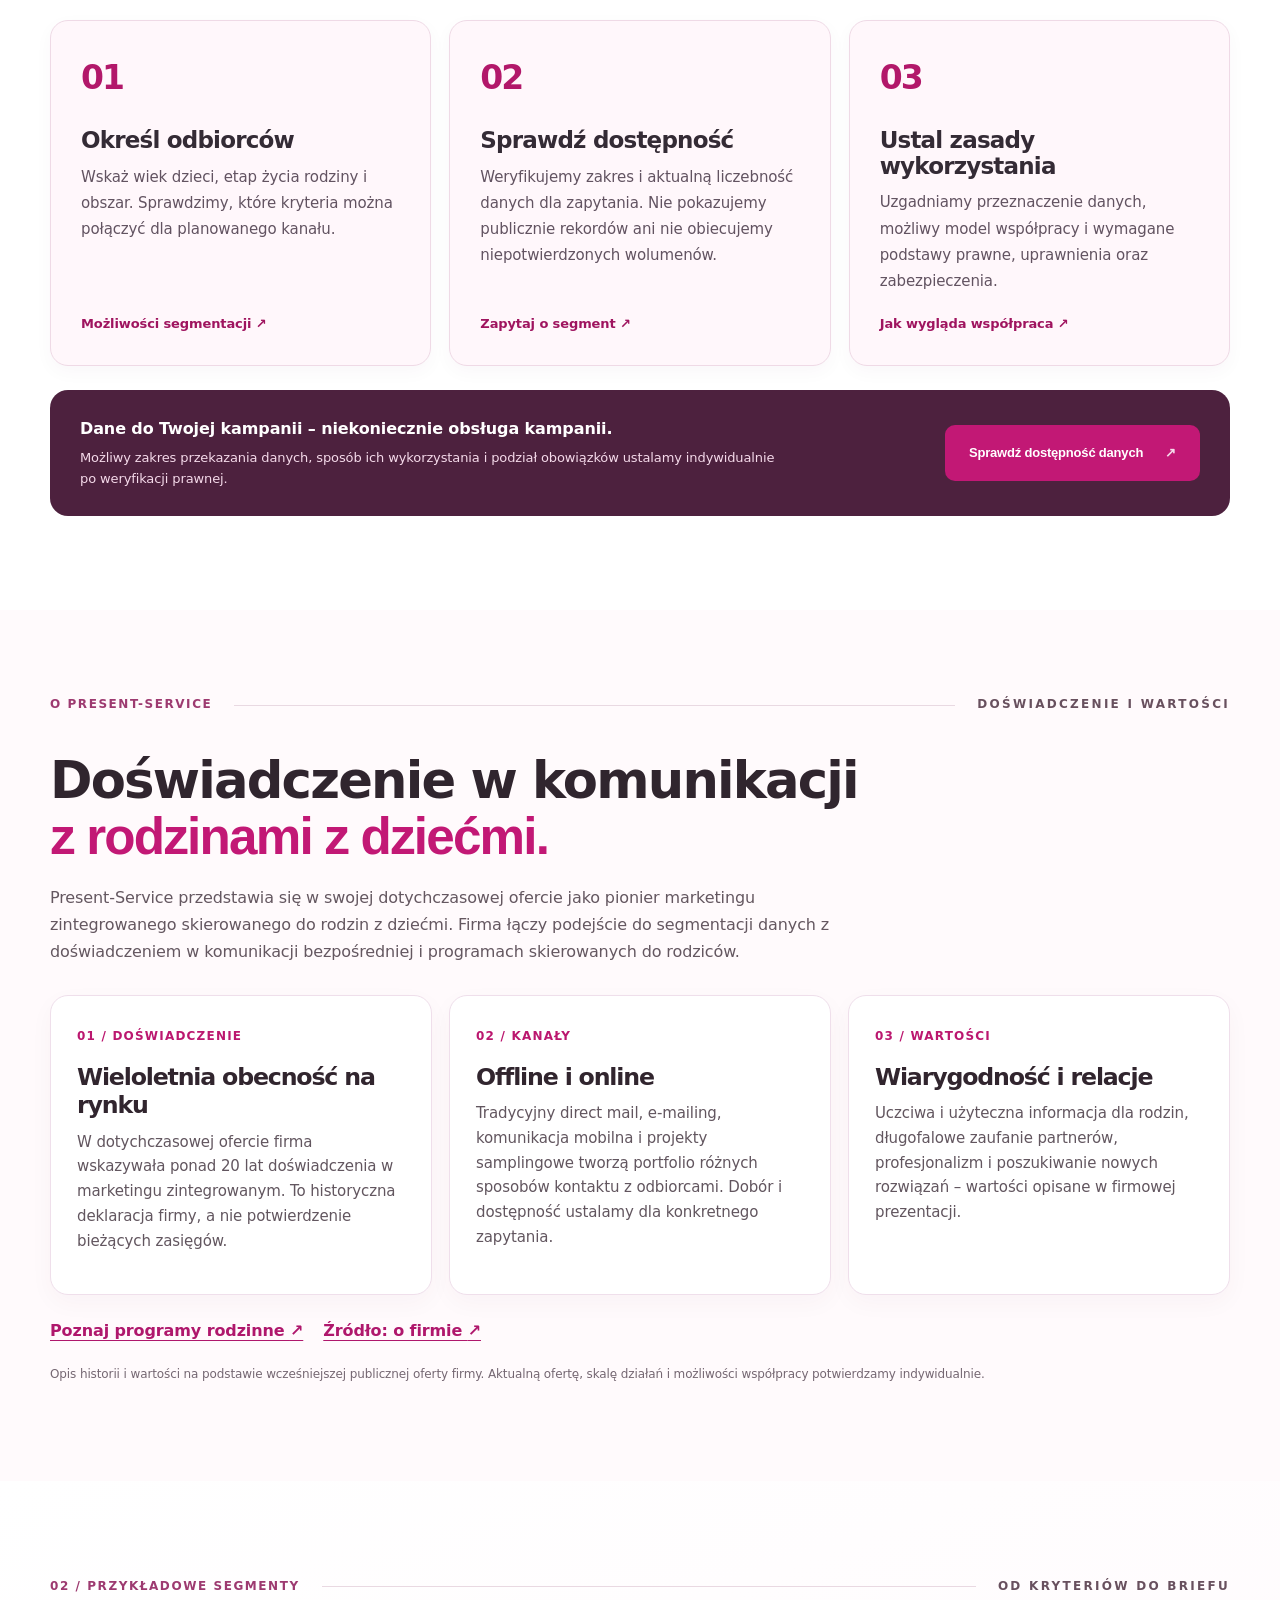
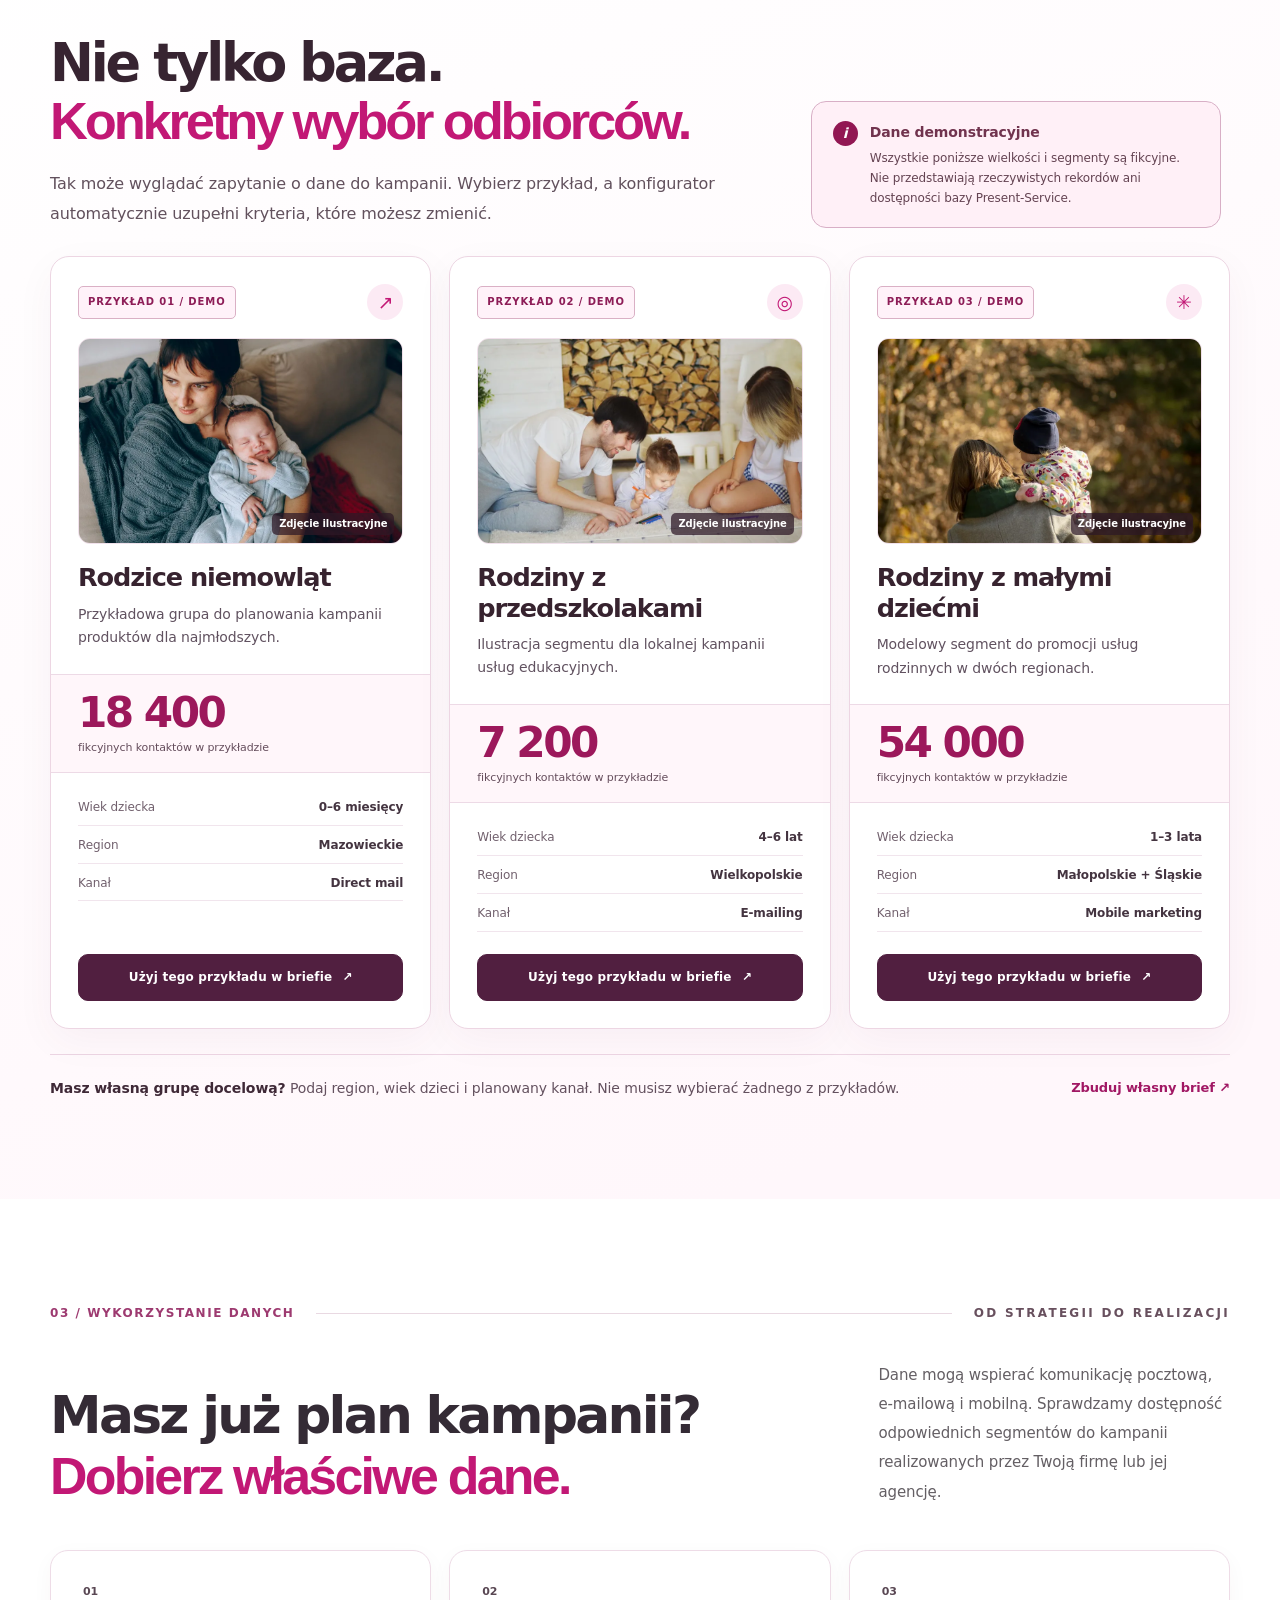
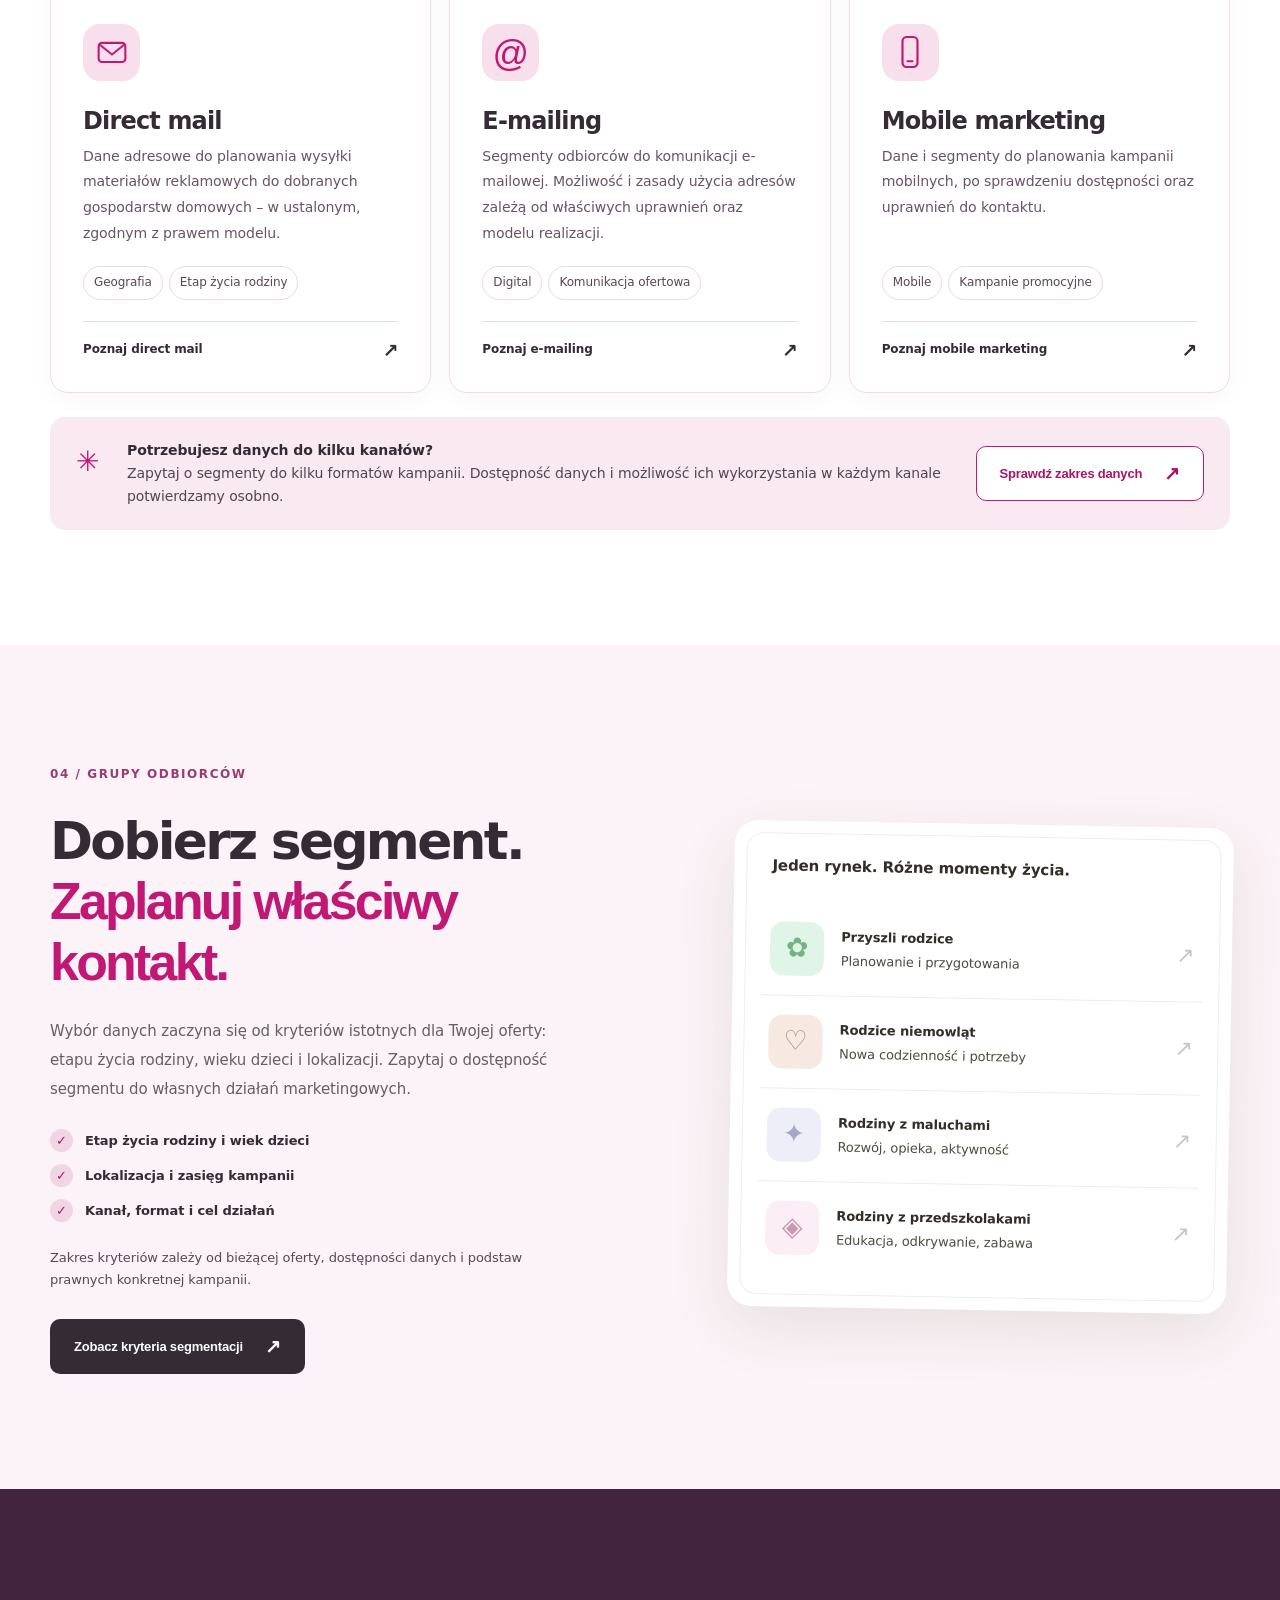
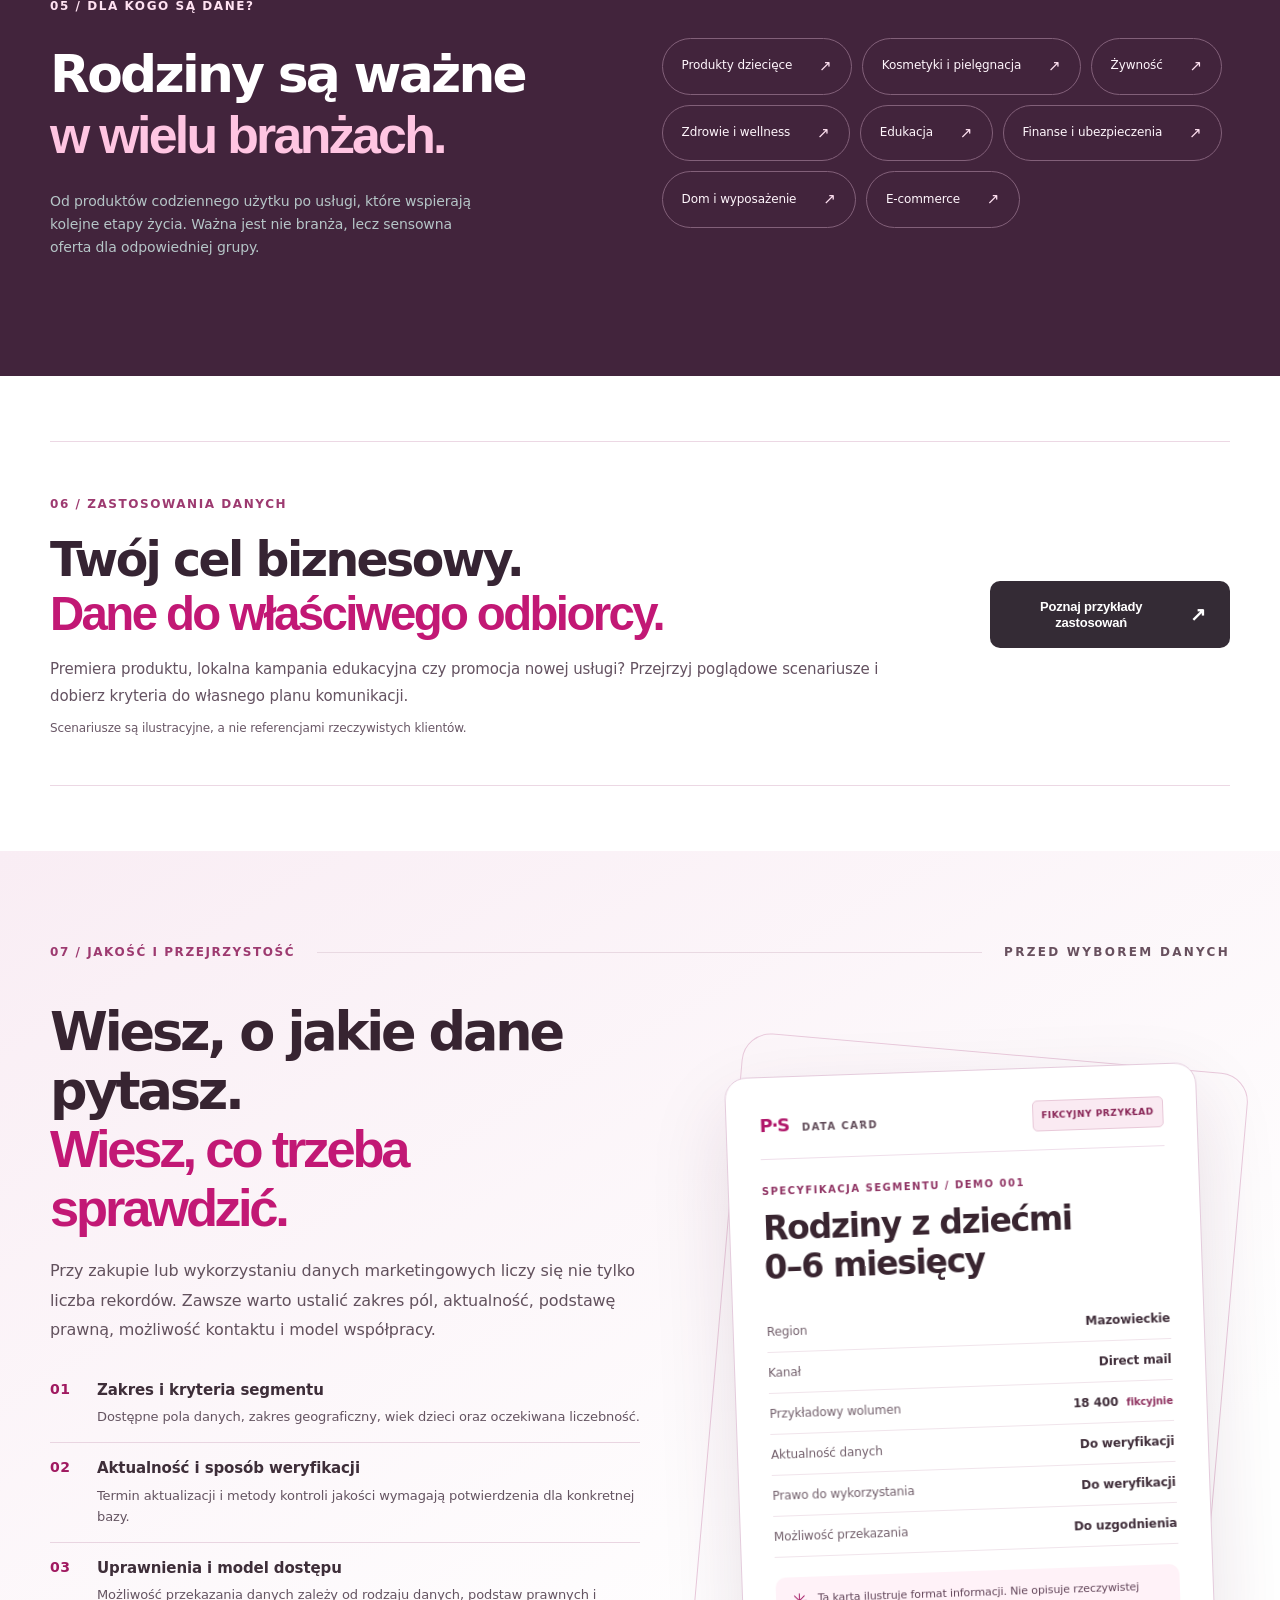
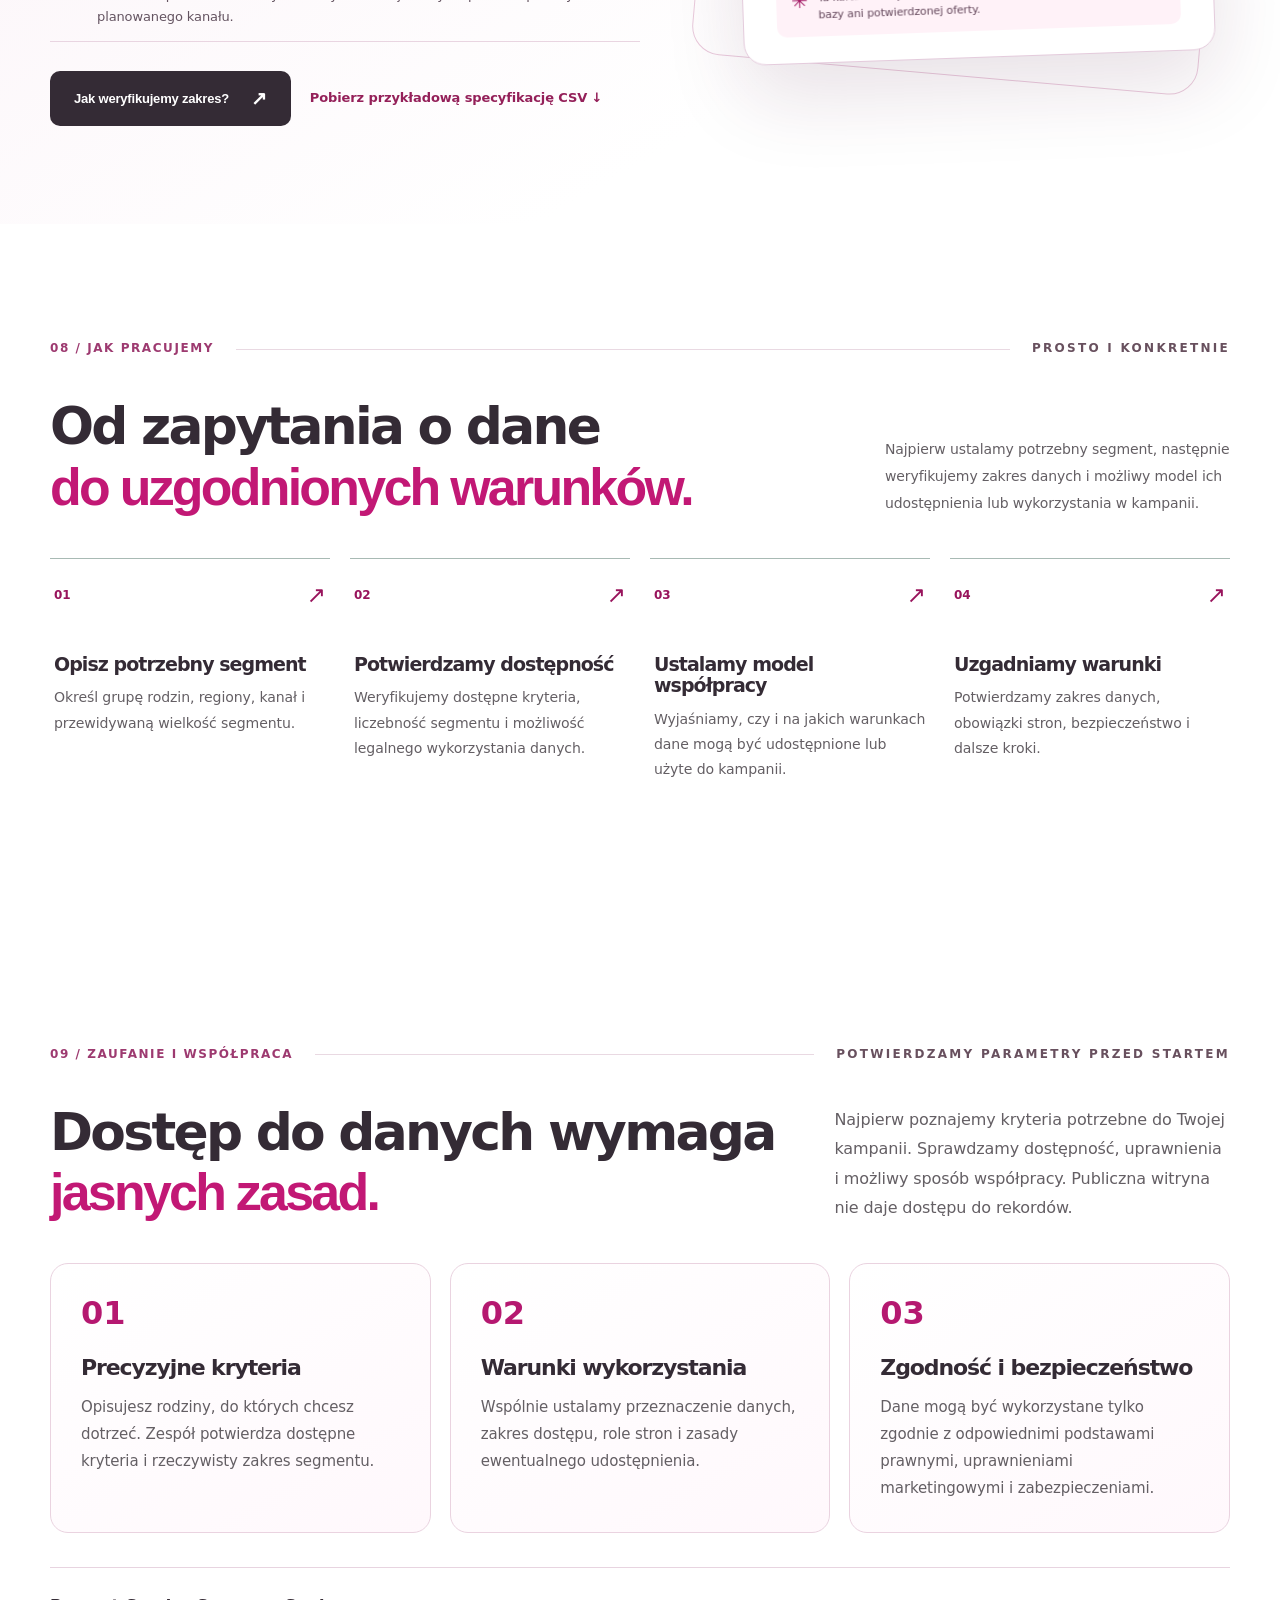
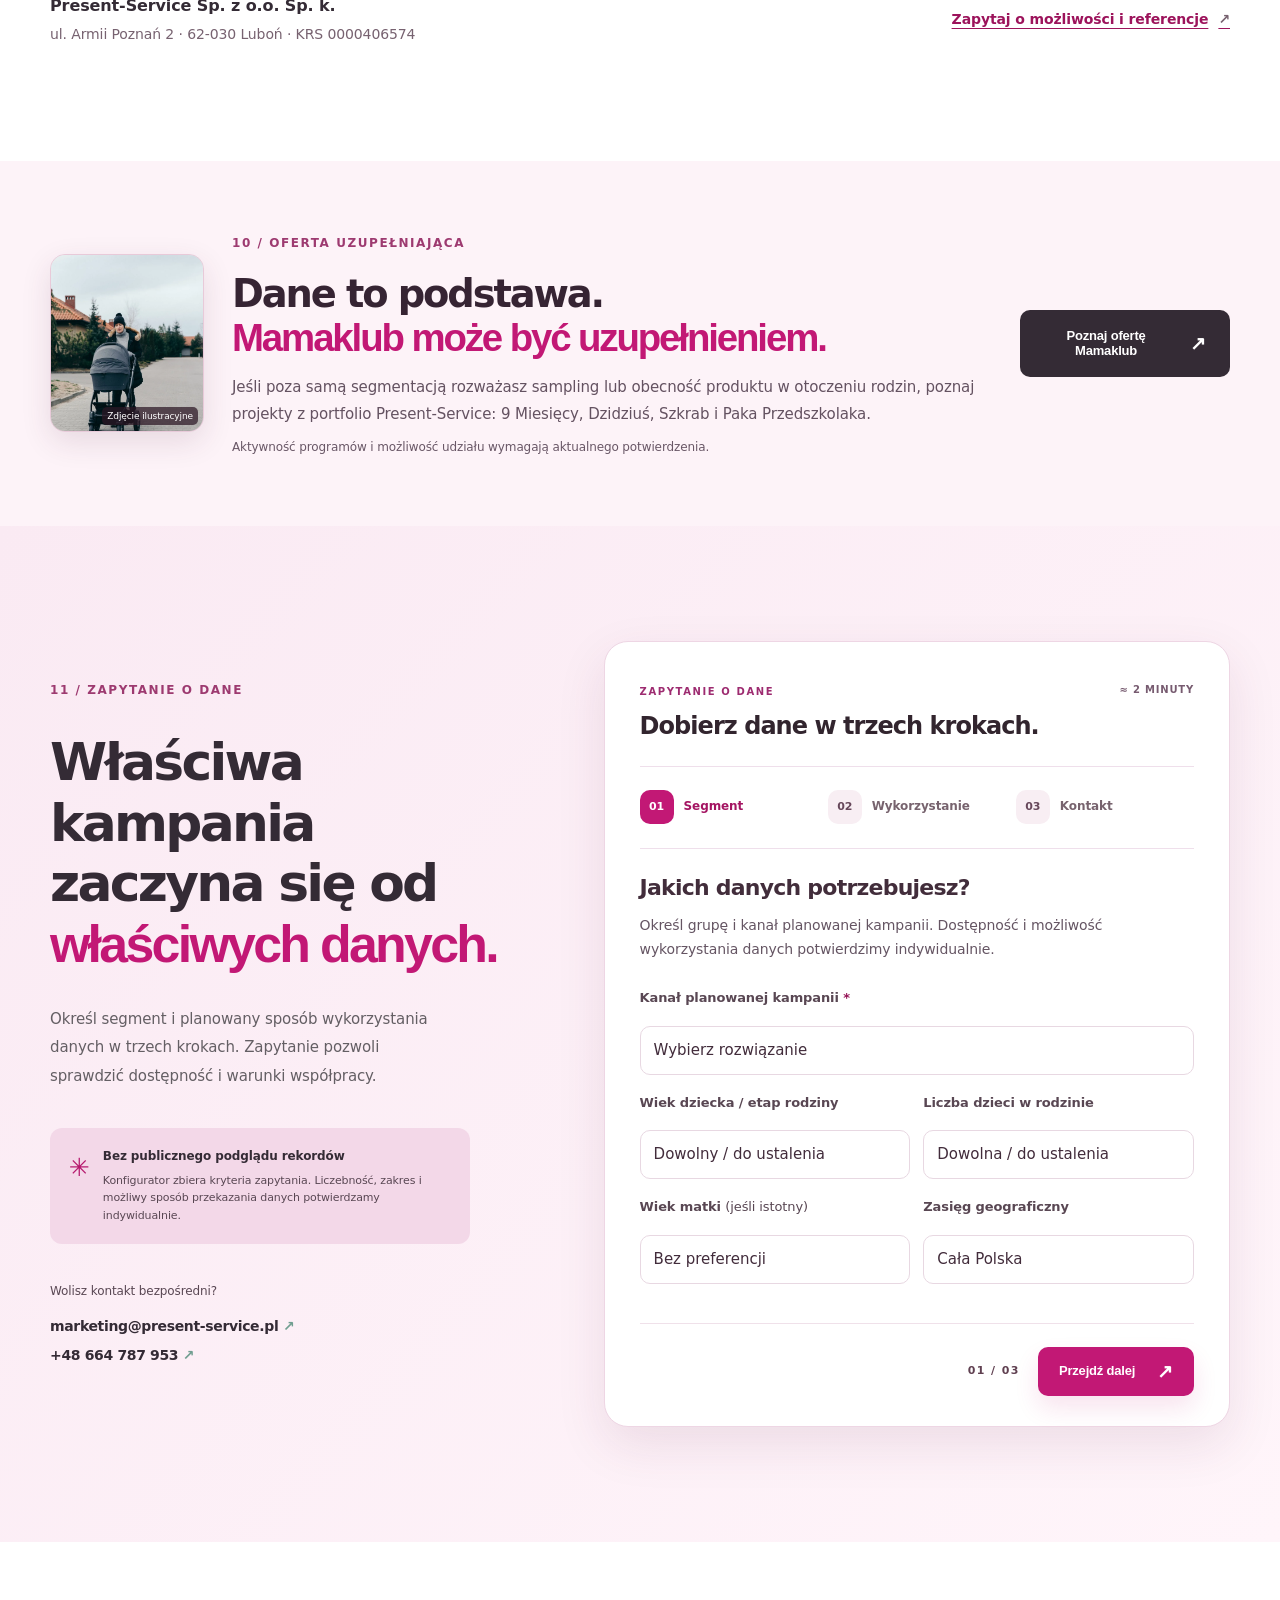
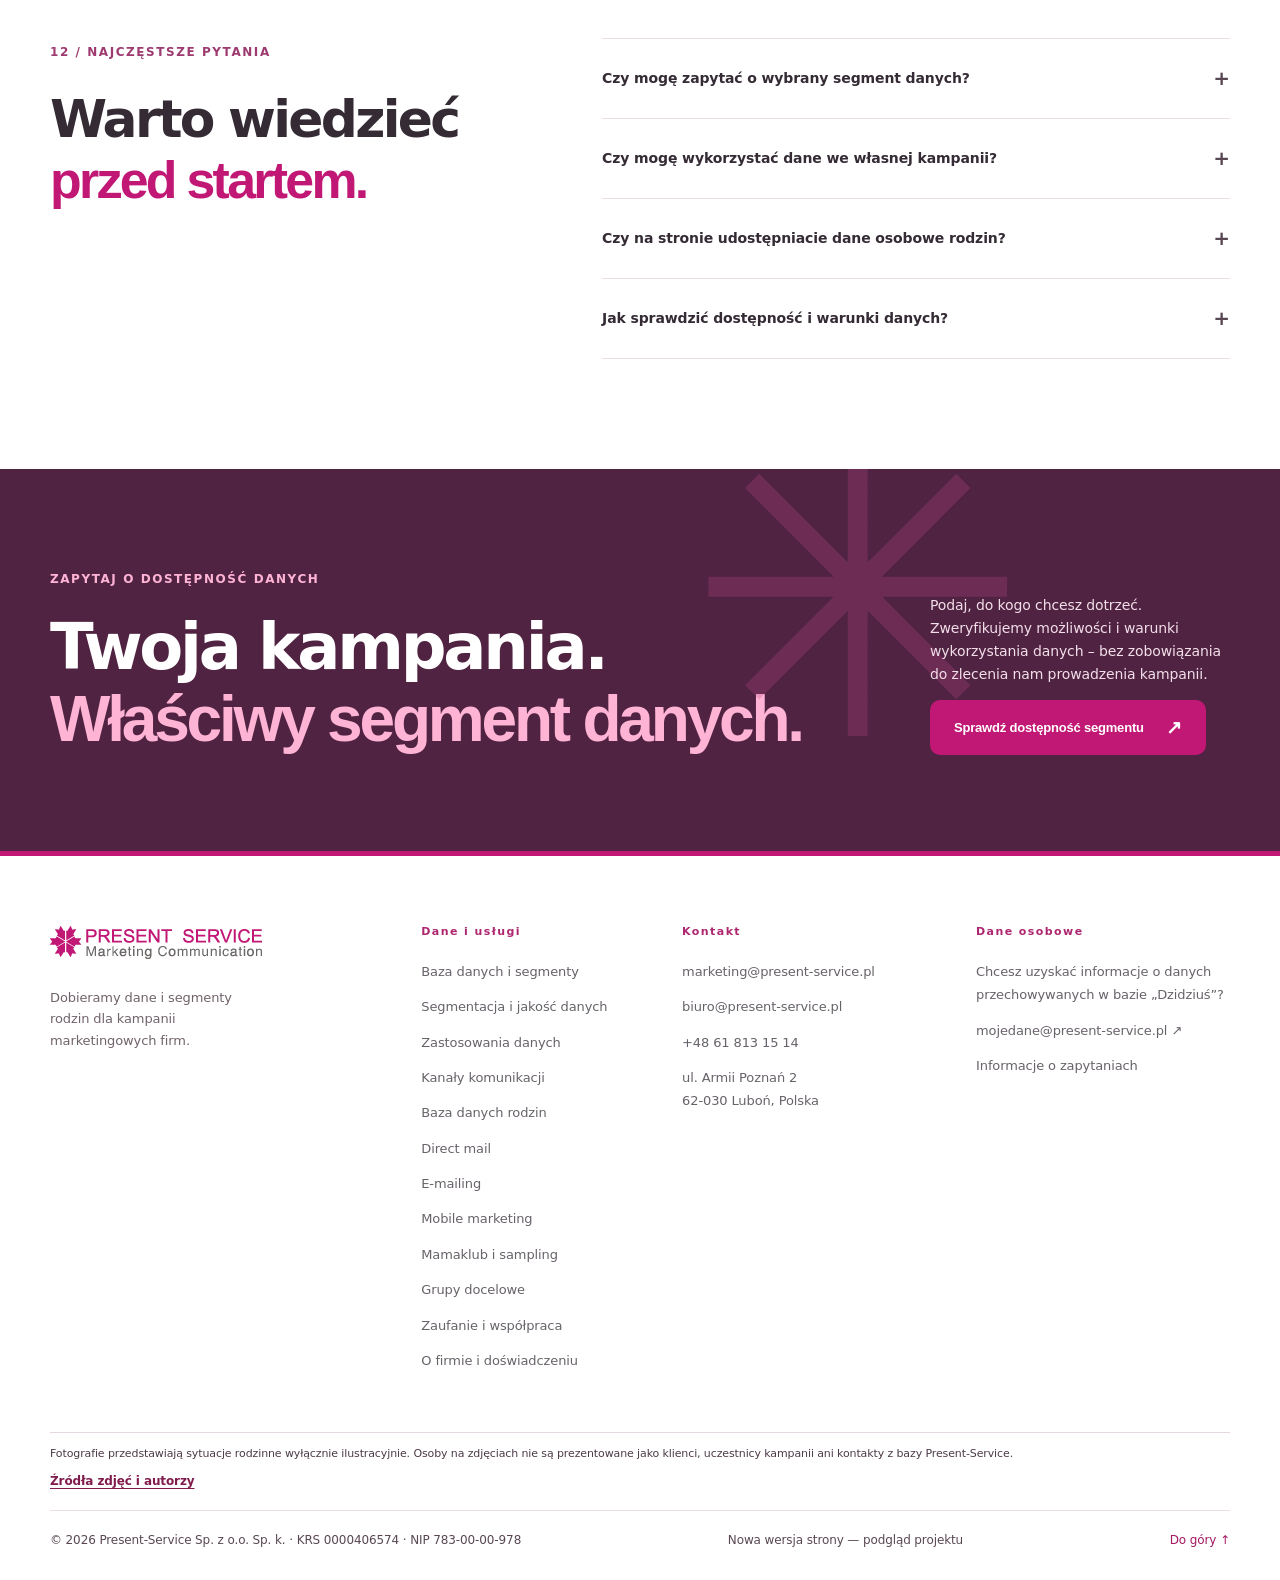
==== commit 5dbee206: "Load UX polish after legacy styles to ensure consistent responsive overrides" ====
--- a/index.html
+++ b/index.html
@@ -14,7 +14,7 @@
   <link rel="icon" type="image/png" href="./favicon.png">
   <link rel="stylesheet" href="./styles.css">
   <link rel="stylesheet" href="./brand.css">
-  <link rel="stylesheet" href="./v2.css"><link rel="stylesheet" href="./ux-polish.css">
+  <link rel="stylesheet" href="./v2.css">
   <link rel="stylesheet" href="./premium.css">
   <link rel="stylesheet" href="./data-focus.css">
   <link rel="stylesheet" href="./experience.css">
@@ -22,6 +22,7 @@
   <link rel="stylesheet" href="./heritage.css">
   <script src="./site-config.js" defer></script>
   <script src="./app.js" defer></script>
+<link rel="stylesheet" href="./ux-polish.css">
 </head>
 <body>
   <a href="#main" class="skip-link">Przejdź do treści</a>
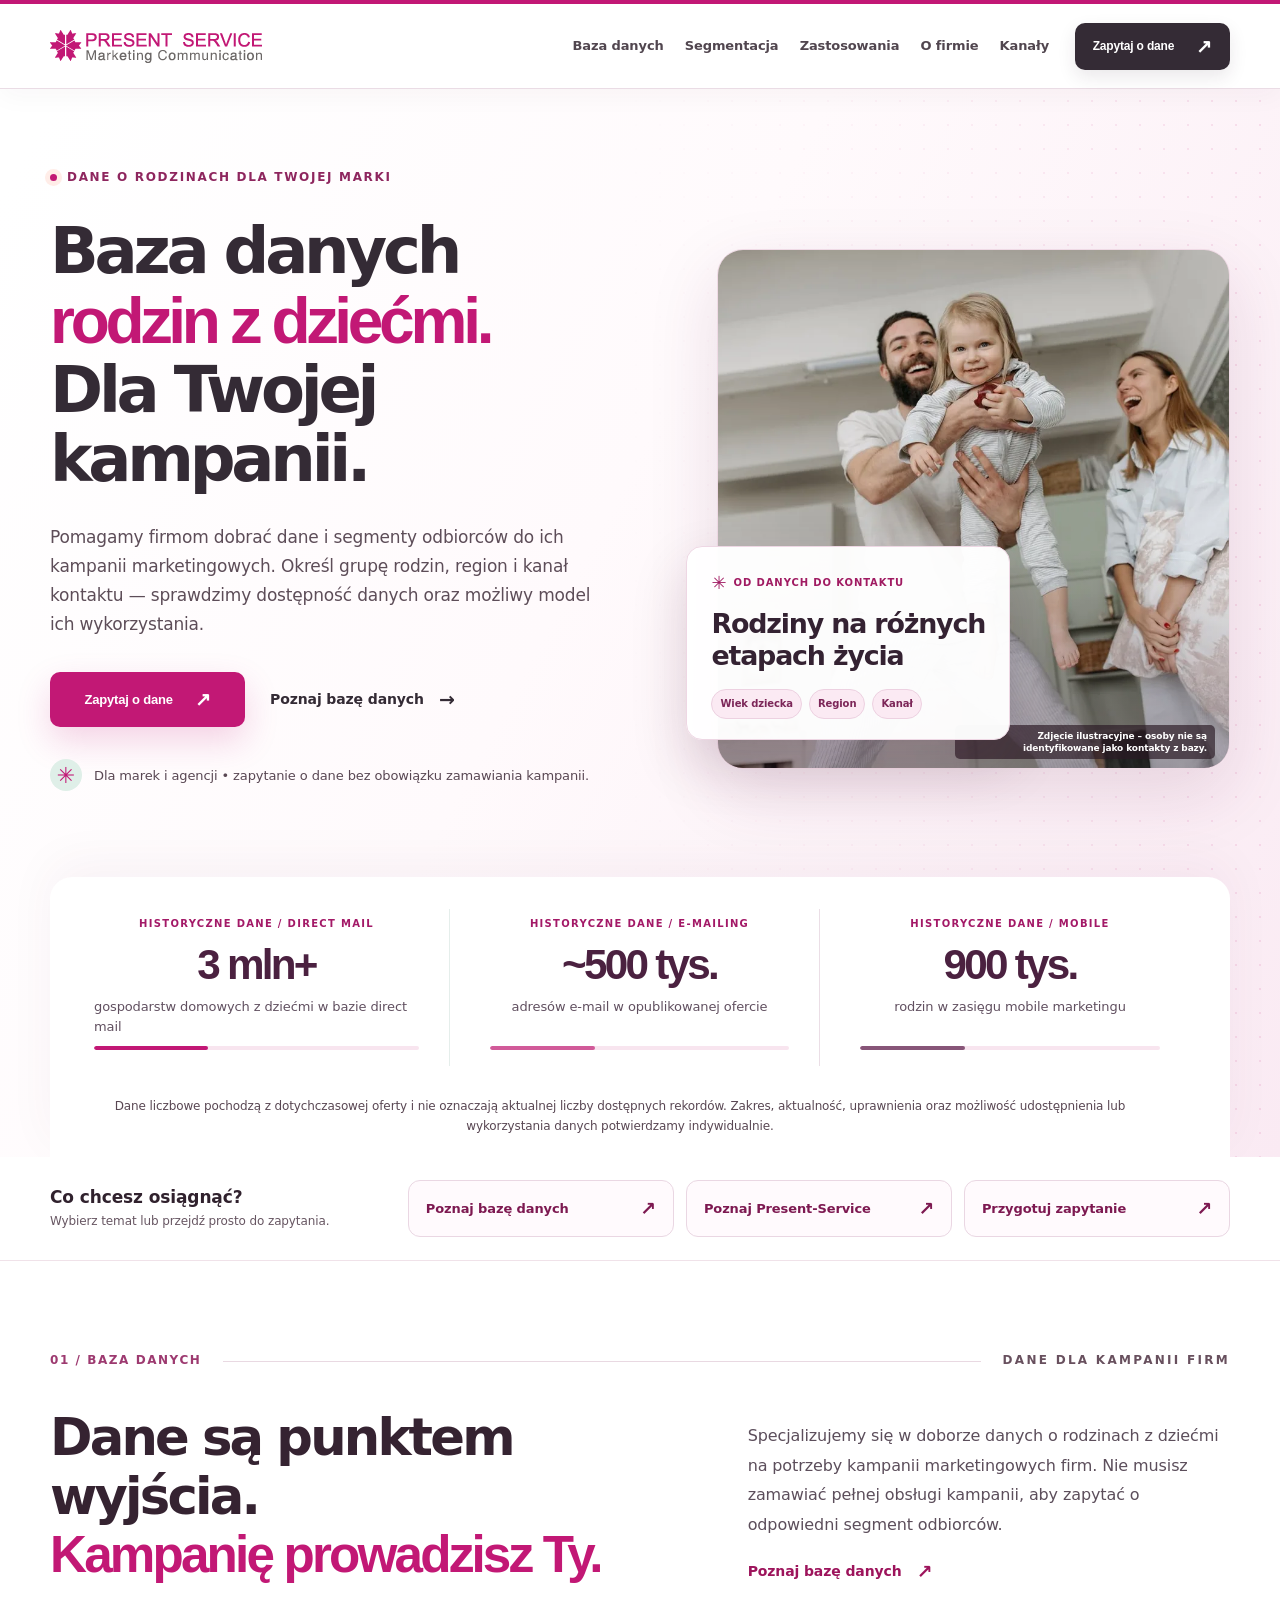
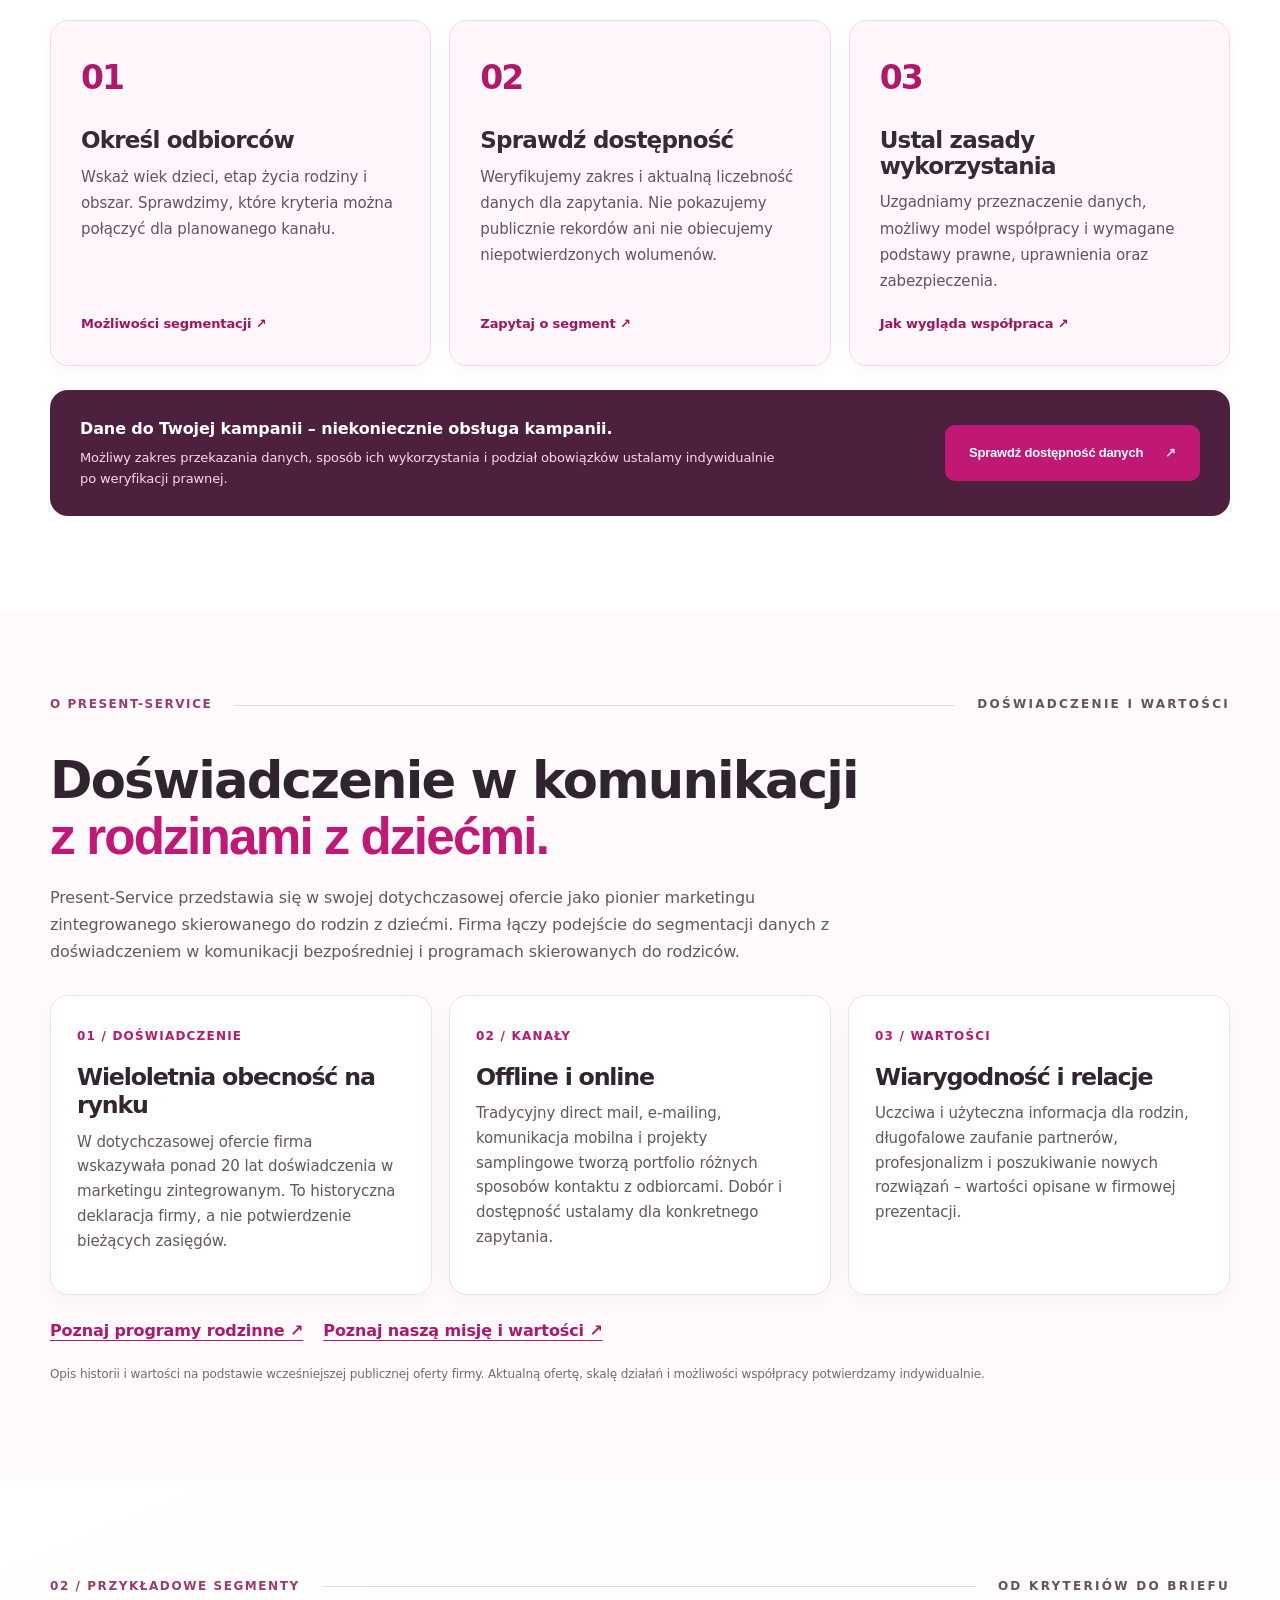
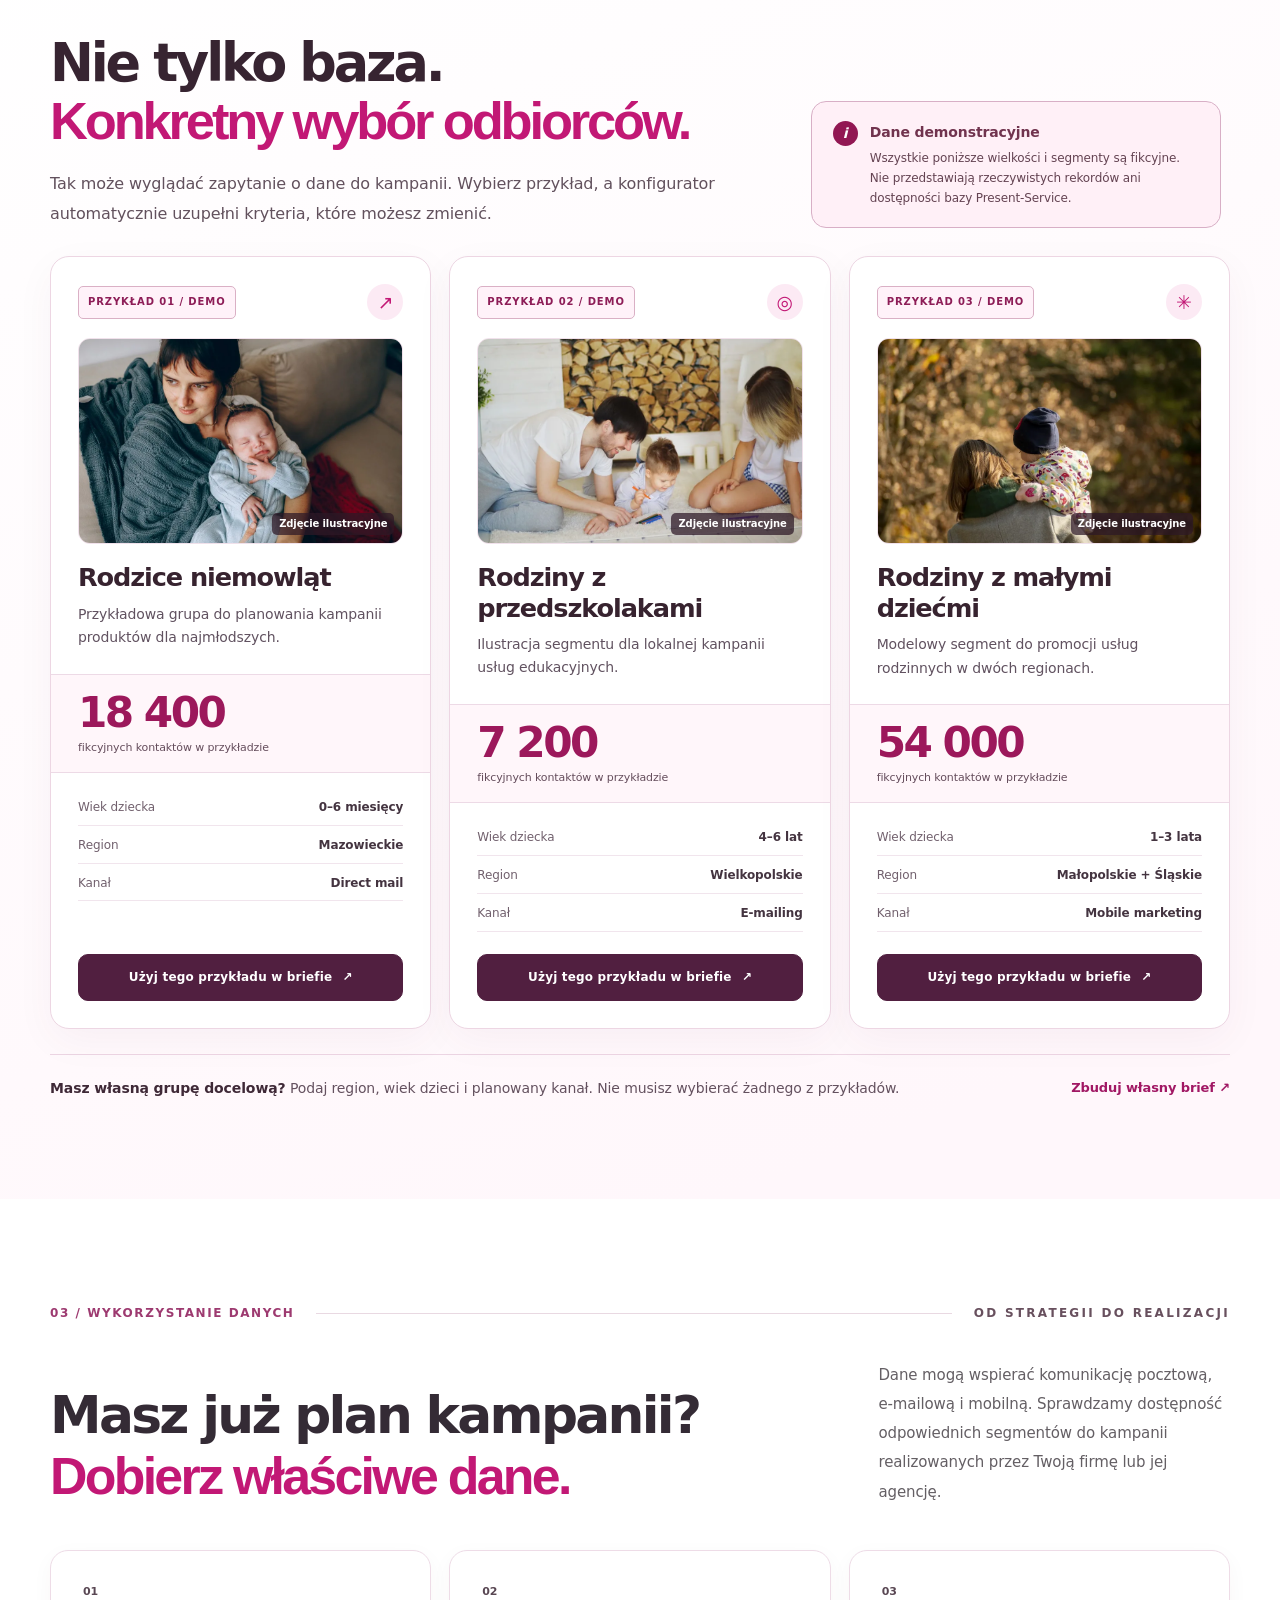
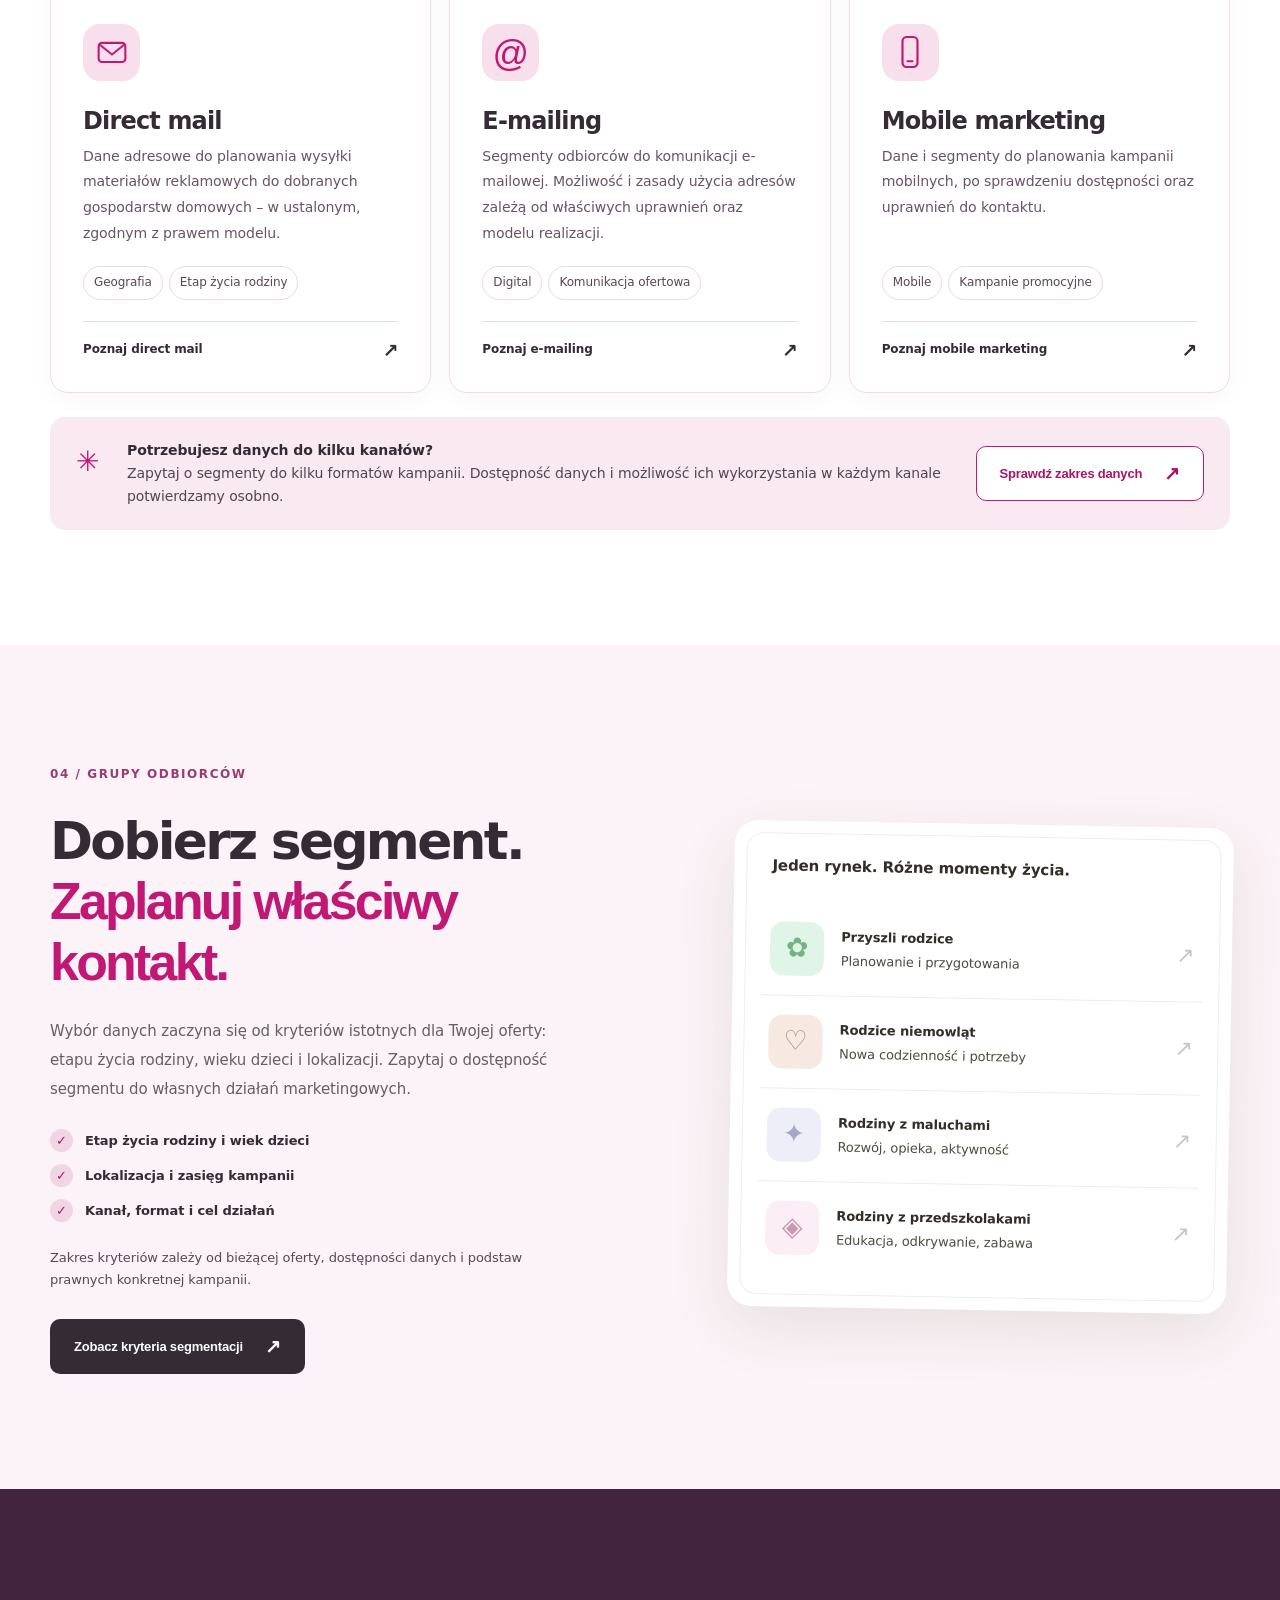
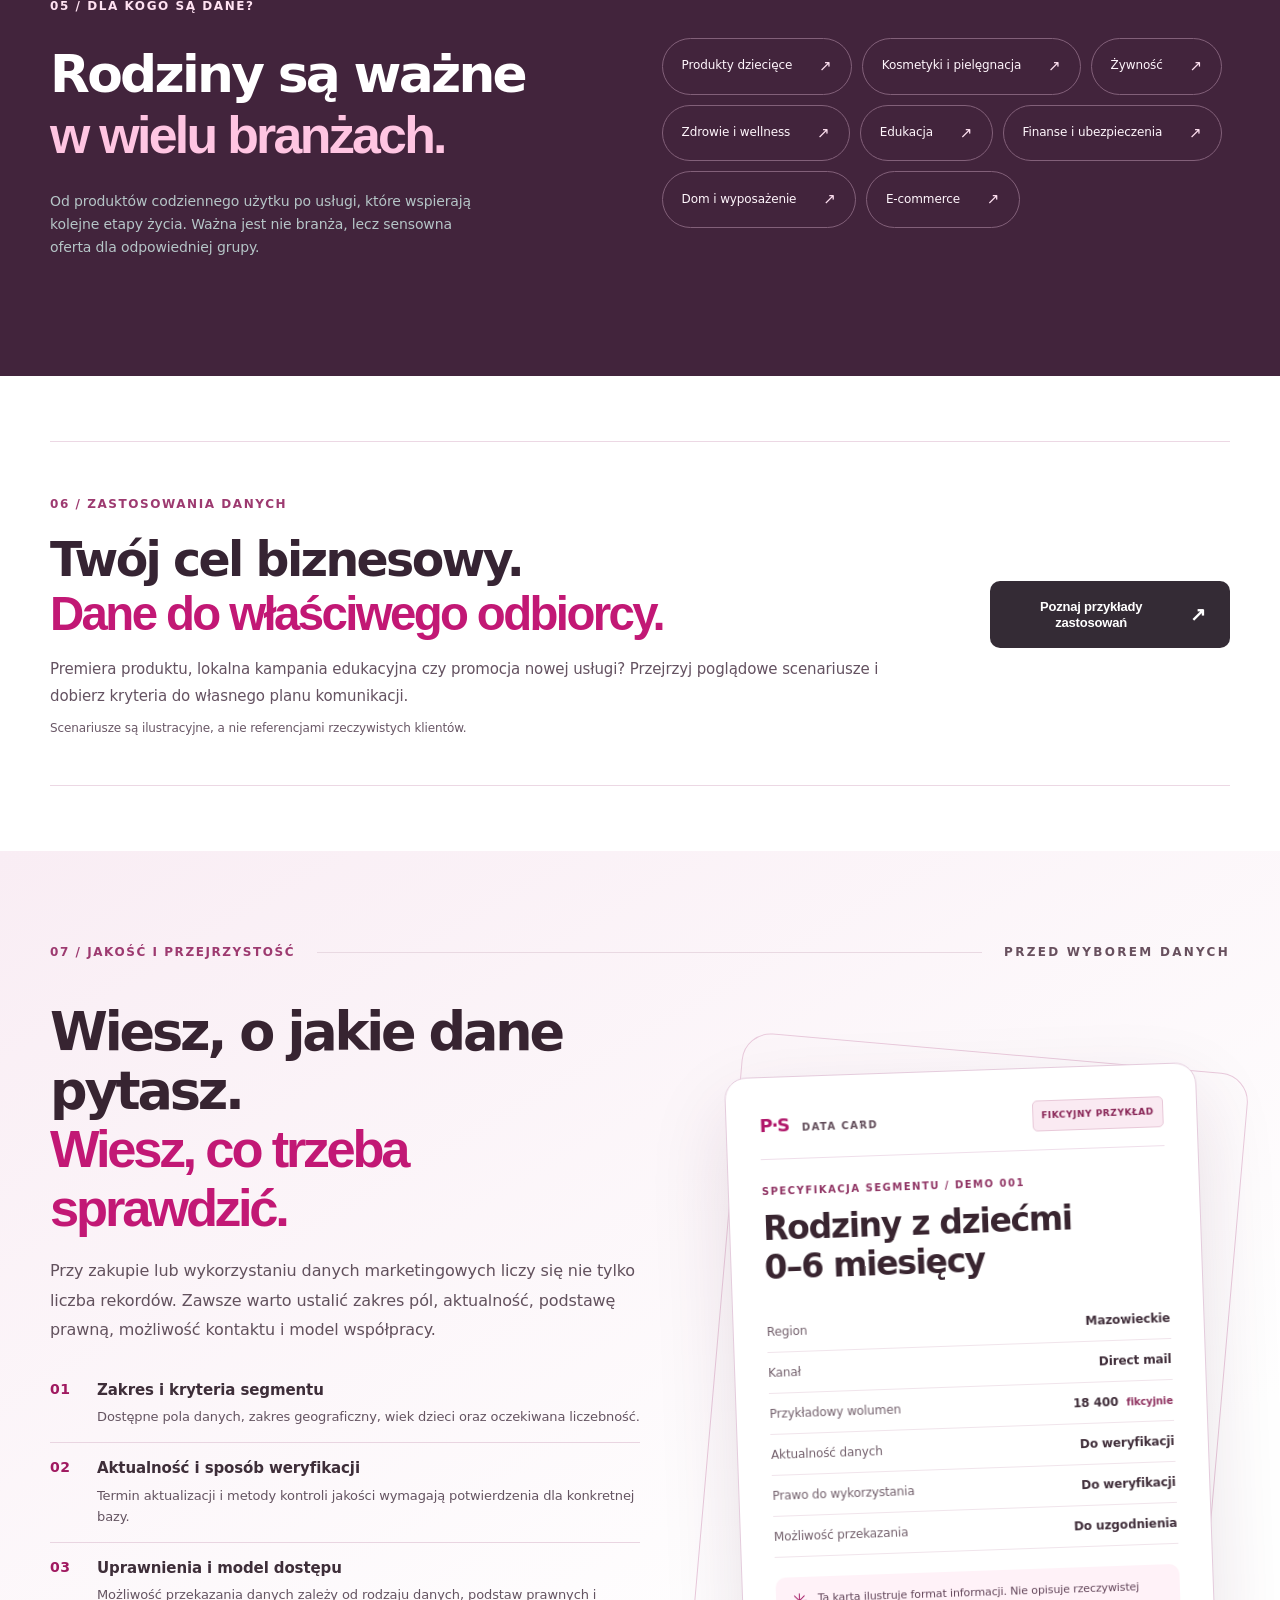
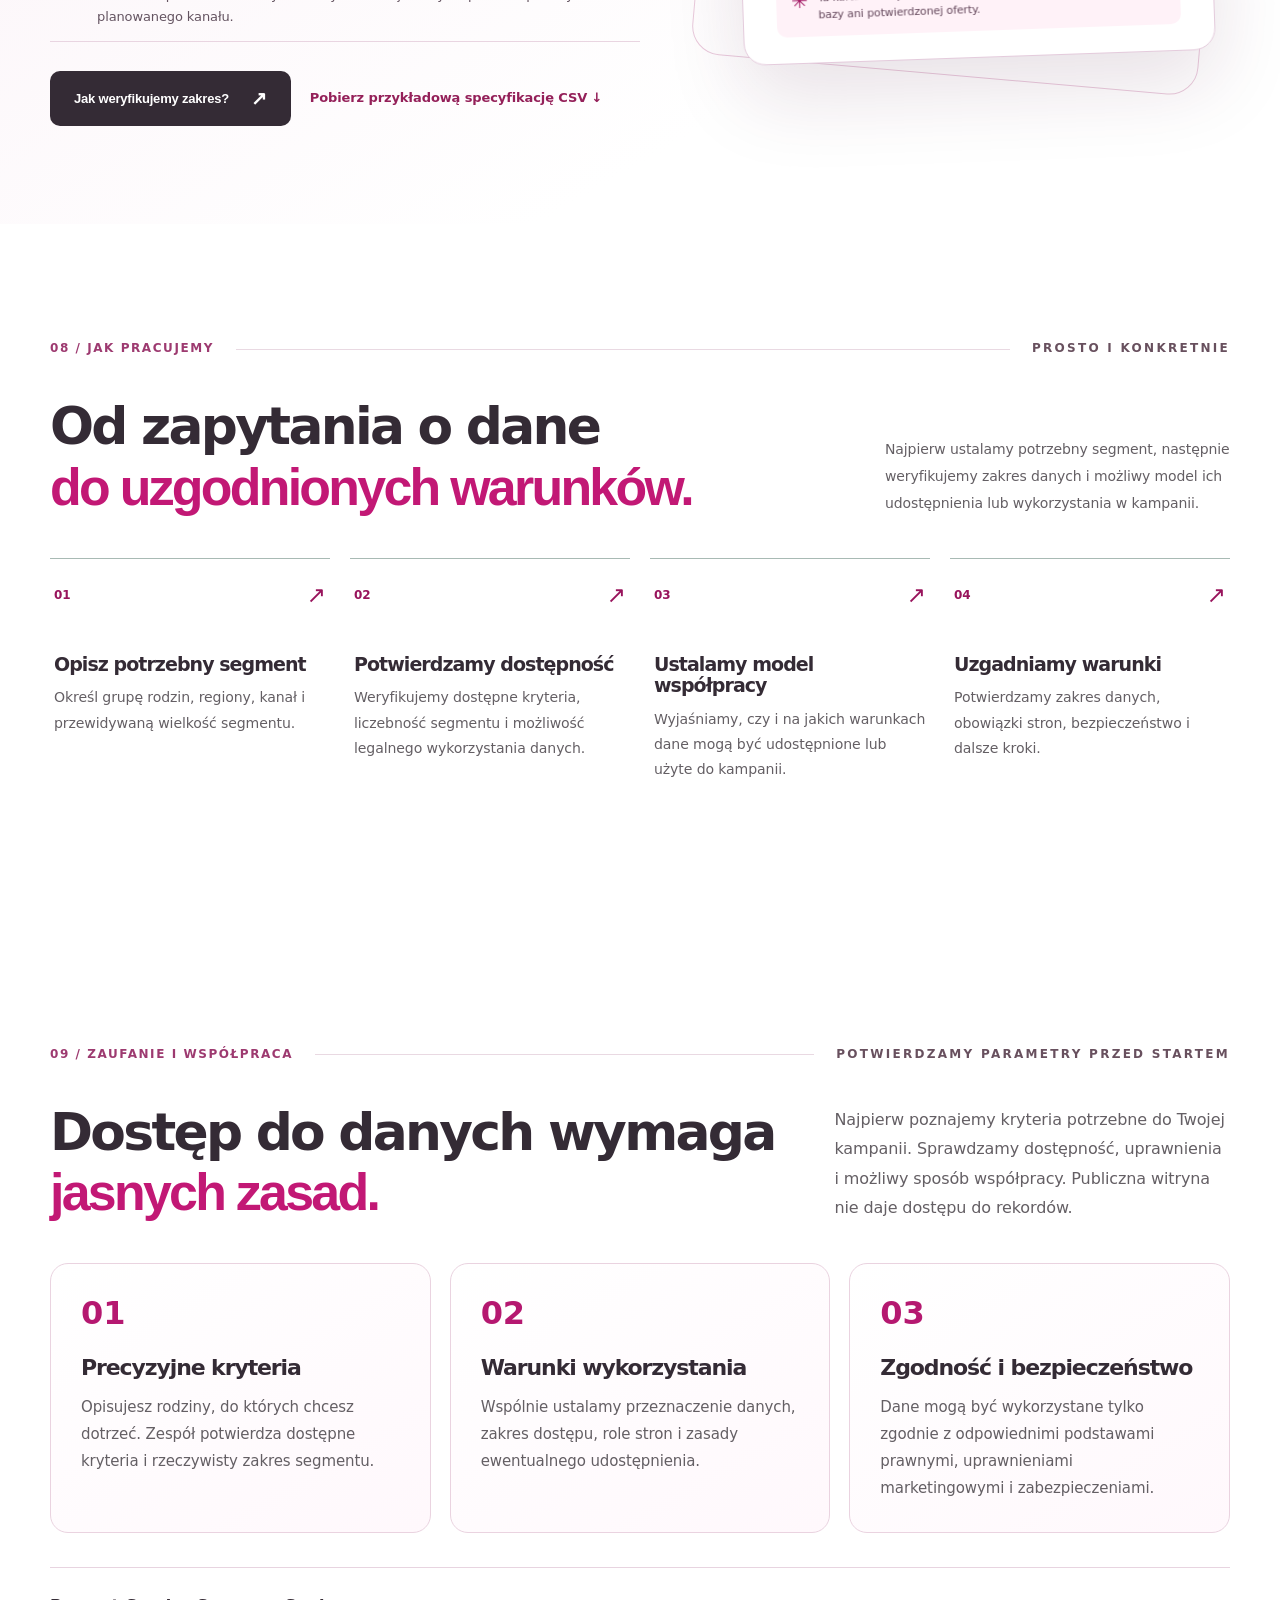
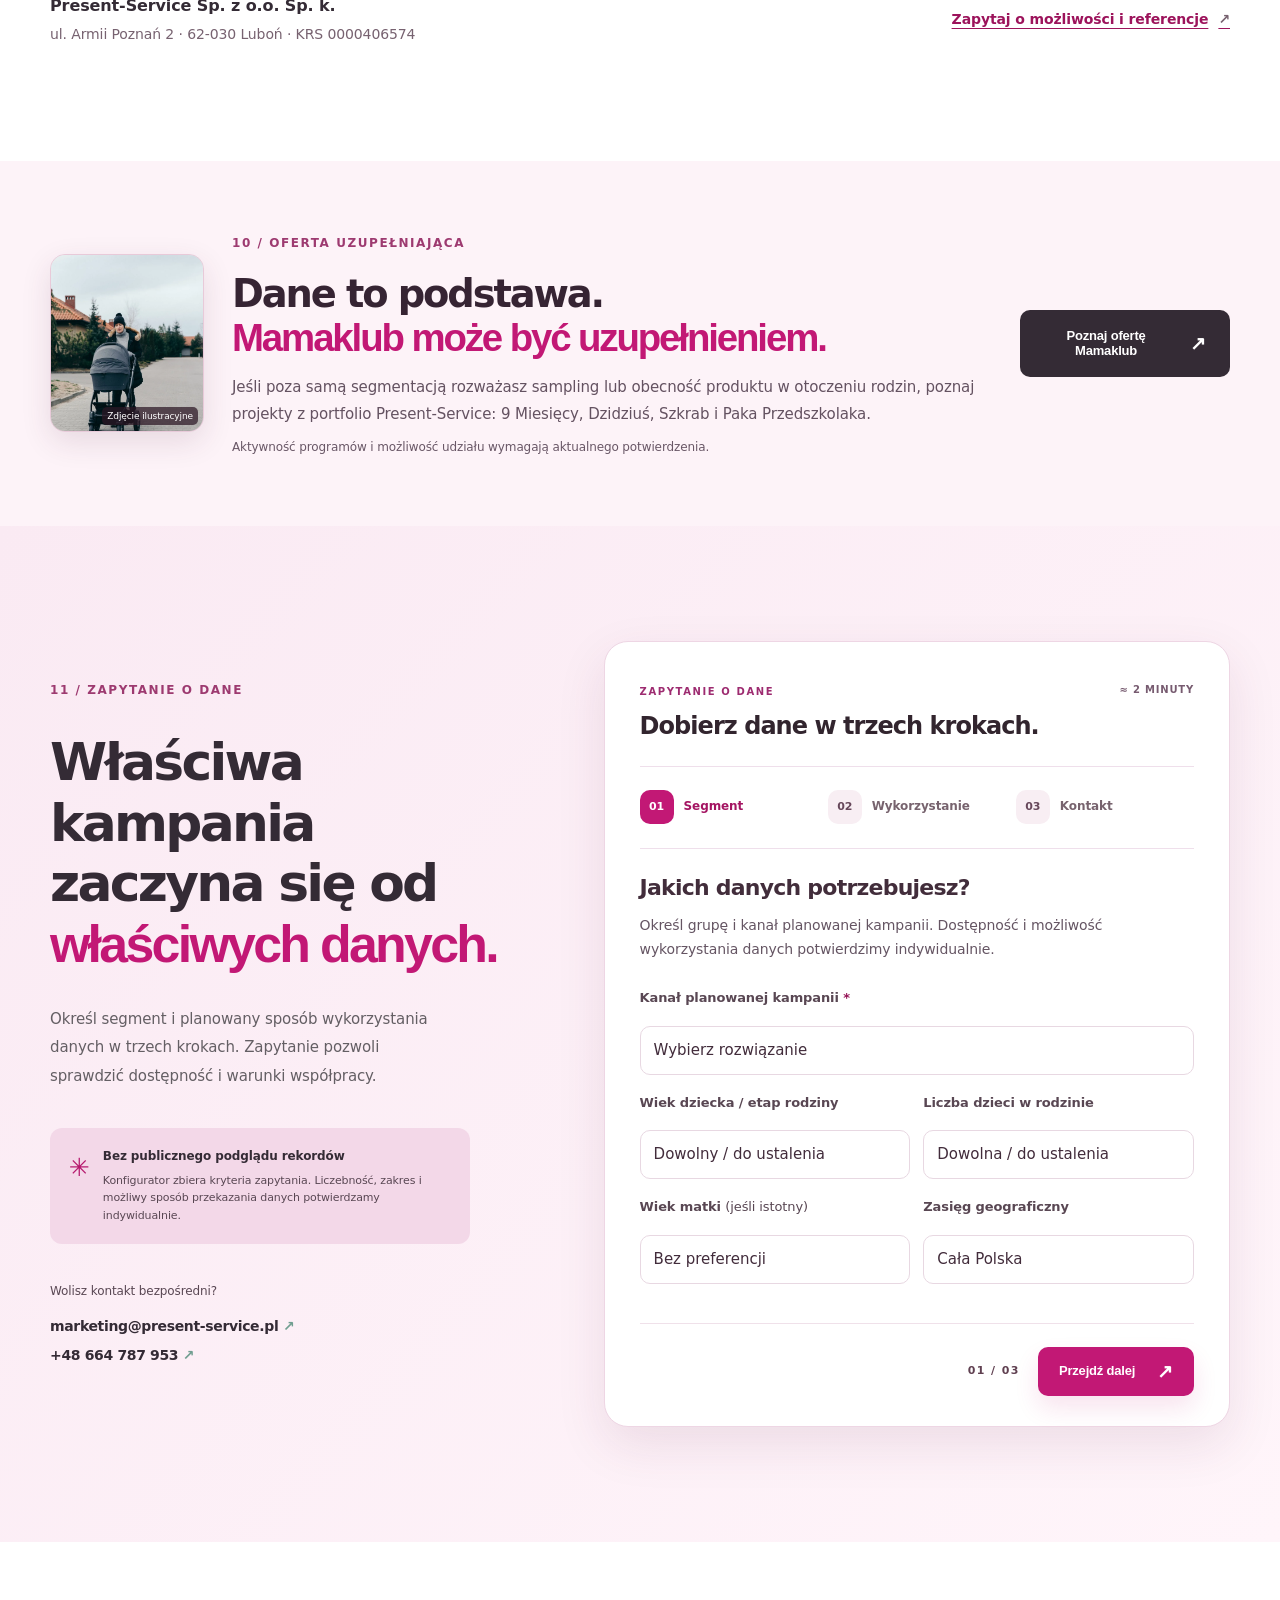
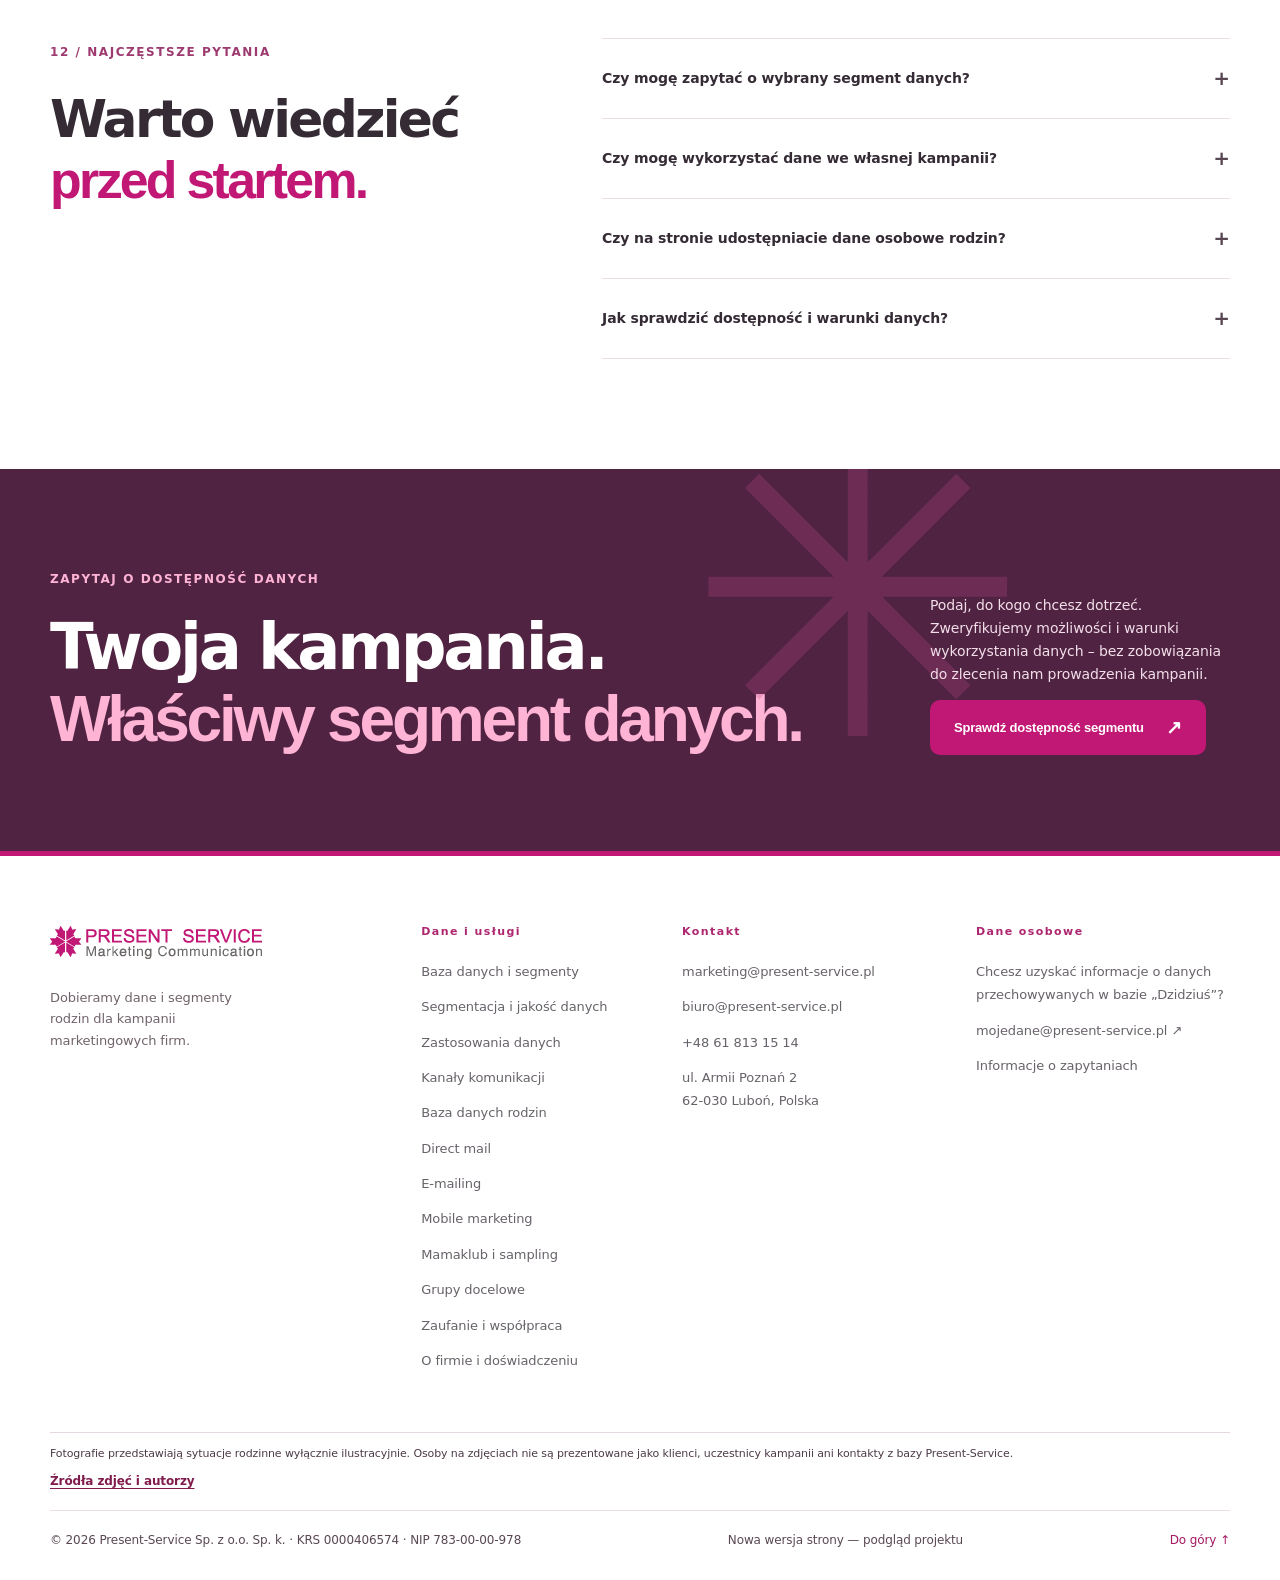
==== commit 1ca9bce3: "Route About navigation and trust content to new internal company page" ====
--- a/index.html
+++ b/index.html
@@ -36,7 +36,7 @@
         <a href="#dane">Baza danych</a>
         <a href="./segmentacja-danych.html">Segmentacja</a>
         <a href="./zastosowania-danych.html">Zastosowania</a>
-        <a href="#dziedzictwo">O firmie</a><a href="#rozwiazania">Kanały</a>
+        <a href="./o-firmie.html">O firmie</a><a href="#rozwiazania">Kanały</a>
         <a href="#kontakt" class="nav-mobile-contact">Kontakt</a>
       </nav>
       <a class="btn btn-small btn-dark header-cta" href="#brief">Zapytaj o dane <span aria-hidden="true">↗</span></a>
@@ -80,7 +80,7 @@
     <nav class="ps-quickbar" aria-label="Szybki wybór usługi"><div class="container ps-quickbar-inner">
       <div class="ps-quickbar-copy"><strong>Co chcesz osiągnąć?</strong><span>Wybierz temat lub przejdź prosto do zapytania.</span></div>
       <a href="#dane">Poznaj bazę danych <span aria-hidden="true">↗</span></a>
-      <a href="#dziedzictwo">Poznaj Present-Service <span aria-hidden="true">↗</span></a>
+      <a href="./o-firmie.html">Poznaj Present-Service <span aria-hidden="true">↗</span></a>
       <a href="#brief">Przygotuj zapytanie <span aria-hidden="true">↗</span></a>
     </div></nav>
     <section class="section data-core-section" id="dane" aria-labelledby="data-core-title">
@@ -111,7 +111,7 @@
         </div>
         <div class="heritage-foot">
           <a href="./mamaklub-sampling.html">Poznaj programy rodzinne <span aria-hidden="true">↗</span></a>
-          <a href="https://www.present-service.pl/o-nas.html" target="_blank" rel="noopener noreferrer">Źródło: o firmie <span aria-hidden="true">↗</span></a>
+          <a href="./o-firmie.html">Poznaj naszą misję i wartości <span aria-hidden="true">↗</span></a>
           <p class="heritage-note">Opis historii i wartości na podstawie wcześniejszej publicznej oferty firmy. Aktualną ofertę, skalę działań i możliwości współpracy potwierdzamy indywidualnie.</p>
         </div>
       </div>
@@ -390,7 +390,7 @@
   <footer class="footer">
     <div class="container footer-main">
       <div class="footer-brand-group"><a class="brand brand-footer" href="#top" aria-label="Present-Service — wróć na górę"><img class="brand-official-logo" src="./assets/present-service-logo-original.png?v=original-20261116" alt="PRESENT SERVICE – Marketing Communication" width="212" height="33"></a><p>Dobieramy dane i segmenty rodzin dla kampanii marketingowych firm.</p></div>
-      <div class="footer-column"><h3>Dane i usługi</h3><a href="#dane">Baza danych i segmenty</a><a href="./segmentacja-danych.html">Segmentacja i jakość danych</a><a href="./zastosowania-danych.html">Zastosowania danych</a><a href="#rozwiazania">Kanały komunikacji</a><a href="./baza-danych-rodzin.html">Baza danych rodzin</a><a href="./direct-mail.html">Direct mail</a><a href="./emailing.html">E-mailing</a><a href="./mobile-marketing.html">Mobile marketing</a><a href="./mamaklub-sampling.html">Mamaklub i sampling</a><a href="#dla-kogo">Grupy docelowe</a><a href="#dlaczego">Zaufanie i współpraca</a><a href="#dziedzictwo">O firmie i doświadczeniu</a></div>
+      <div class="footer-column"><h3>Dane i usługi</h3><a href="#dane">Baza danych i segmenty</a><a href="./segmentacja-danych.html">Segmentacja i jakość danych</a><a href="./zastosowania-danych.html">Zastosowania danych</a><a href="#rozwiazania">Kanały komunikacji</a><a href="./baza-danych-rodzin.html">Baza danych rodzin</a><a href="./direct-mail.html">Direct mail</a><a href="./emailing.html">E-mailing</a><a href="./mobile-marketing.html">Mobile marketing</a><a href="./mamaklub-sampling.html">Mamaklub i sampling</a><a href="#dla-kogo">Grupy docelowe</a><a href="#dlaczego">Zaufanie i współpraca</a><a href="./o-firmie.html">O firmie i doświadczeniu</a></div>
       <div class="footer-column"><h3>Kontakt</h3><a href="mailto:marketing@present-service.pl">marketing@present-service.pl</a><a href="mailto:biuro@present-service.pl">biuro@present-service.pl</a><a href="tel:+48618131514">+48 61 813 15 14</a><span>ul. Armii Poznań 2<br>62-030 Luboń, Polska</span></div>
       <div class="footer-column"><h3>Dane osobowe</h3><p>Chcesz uzyskać informacje o danych przechowywanych w bazie „Dzidziuś”?</p><a href="mailto:mojedane@present-service.pl">mojedane@present-service.pl <span aria-hidden="true">↗</span></a><a href="./informacje-o-danych.html">Informacje o zapytaniach</a></div>
     </div>
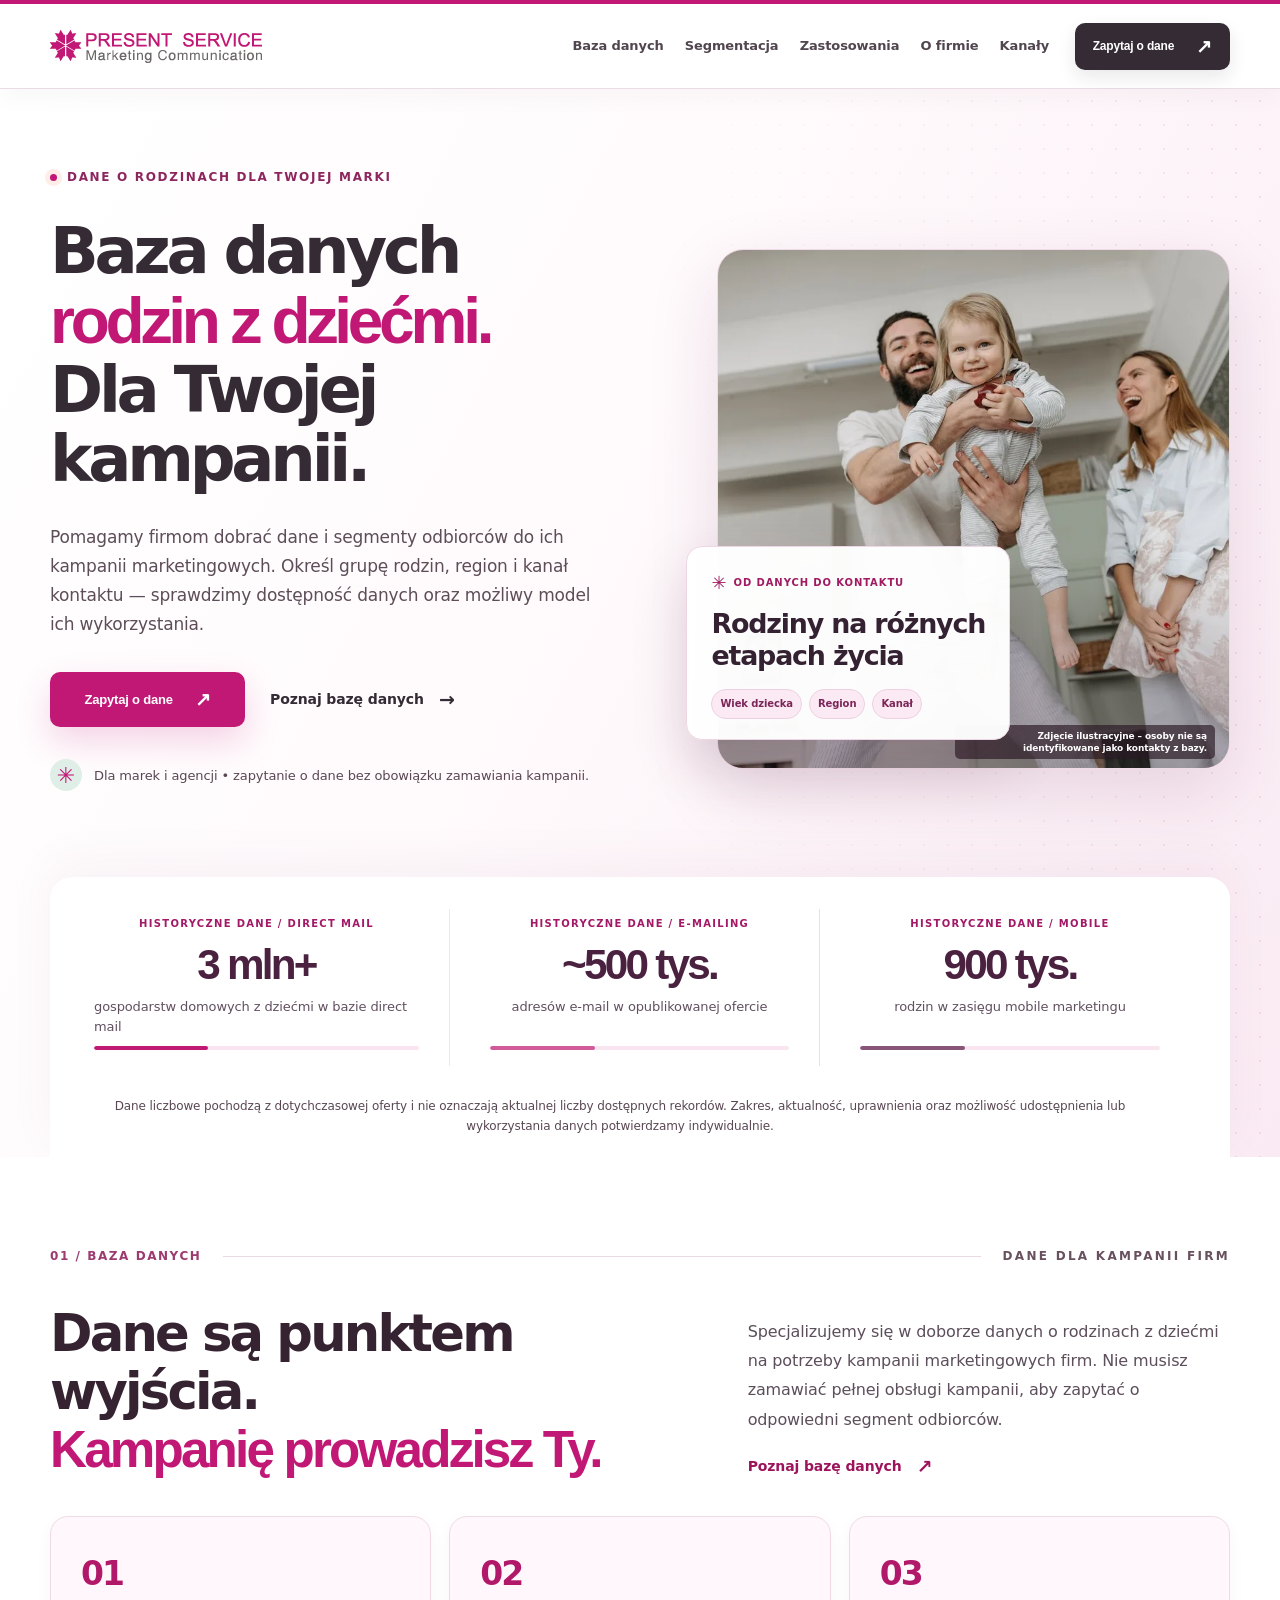
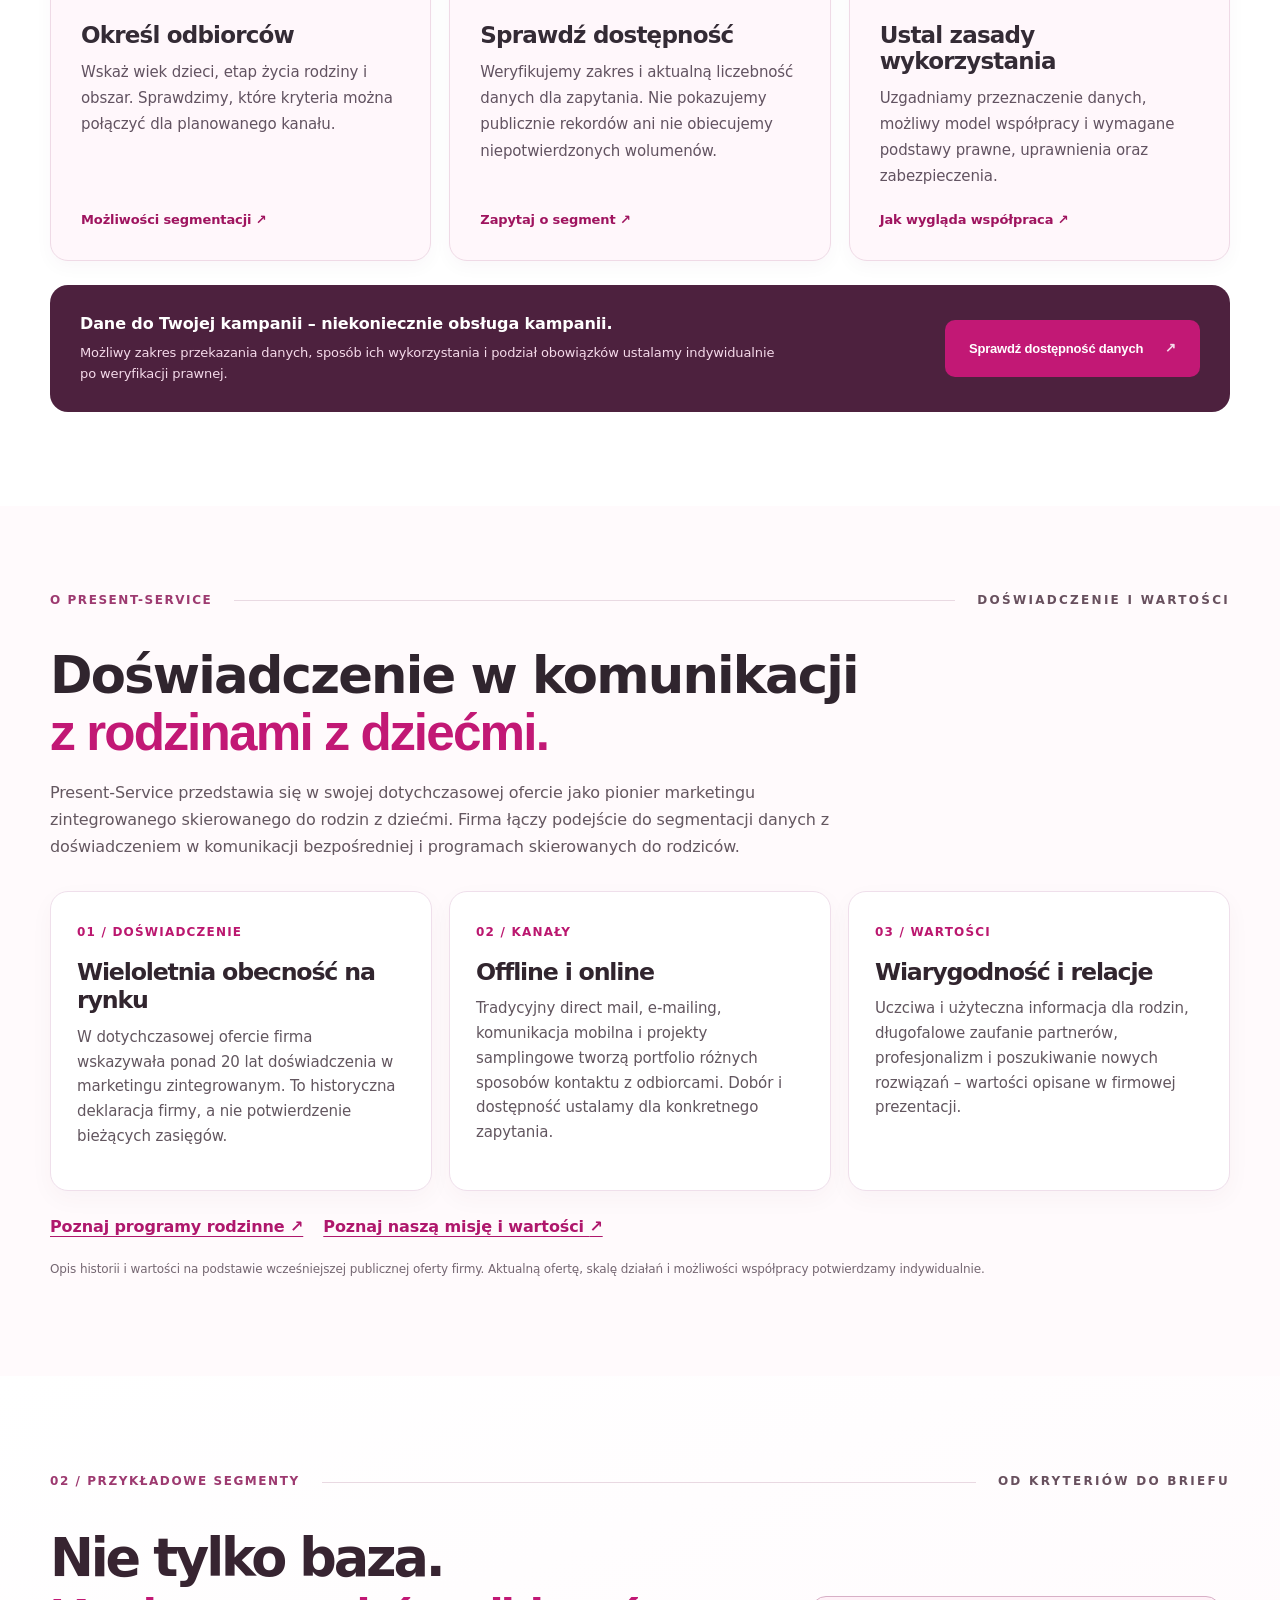
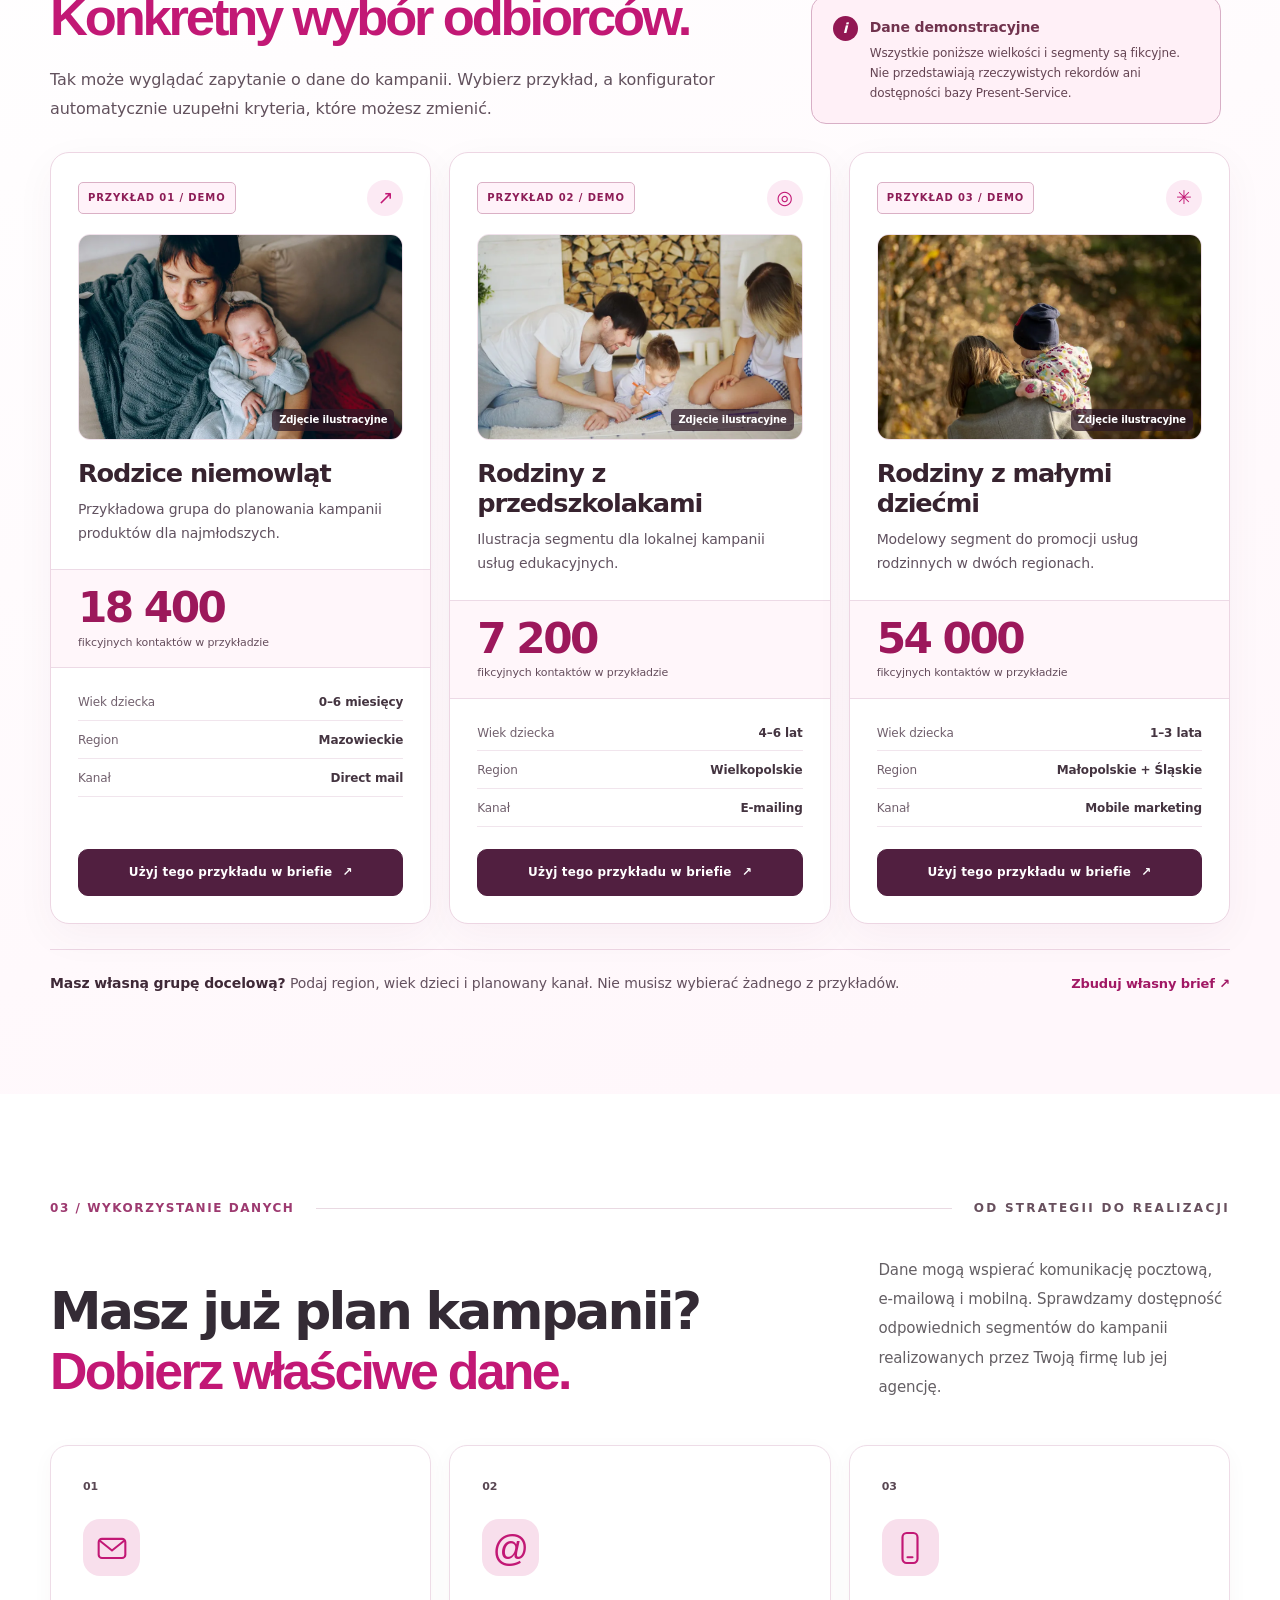
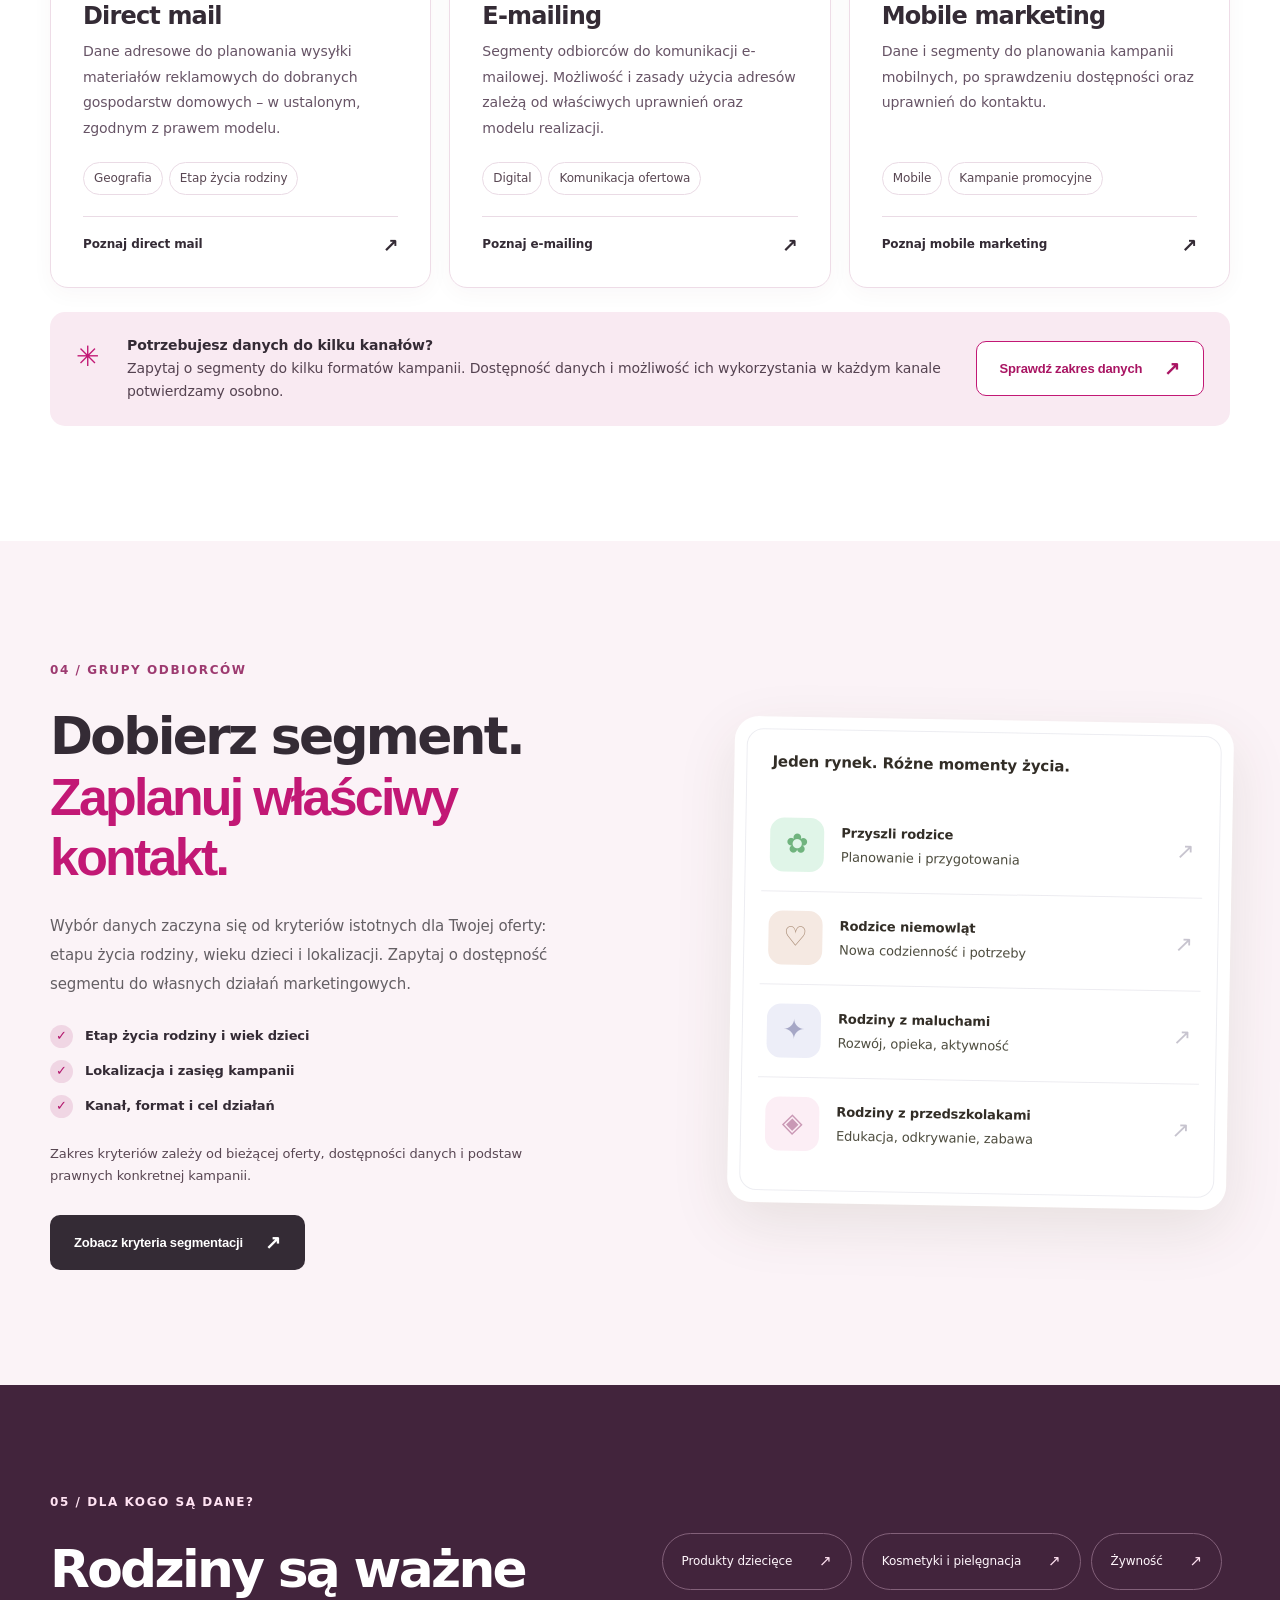
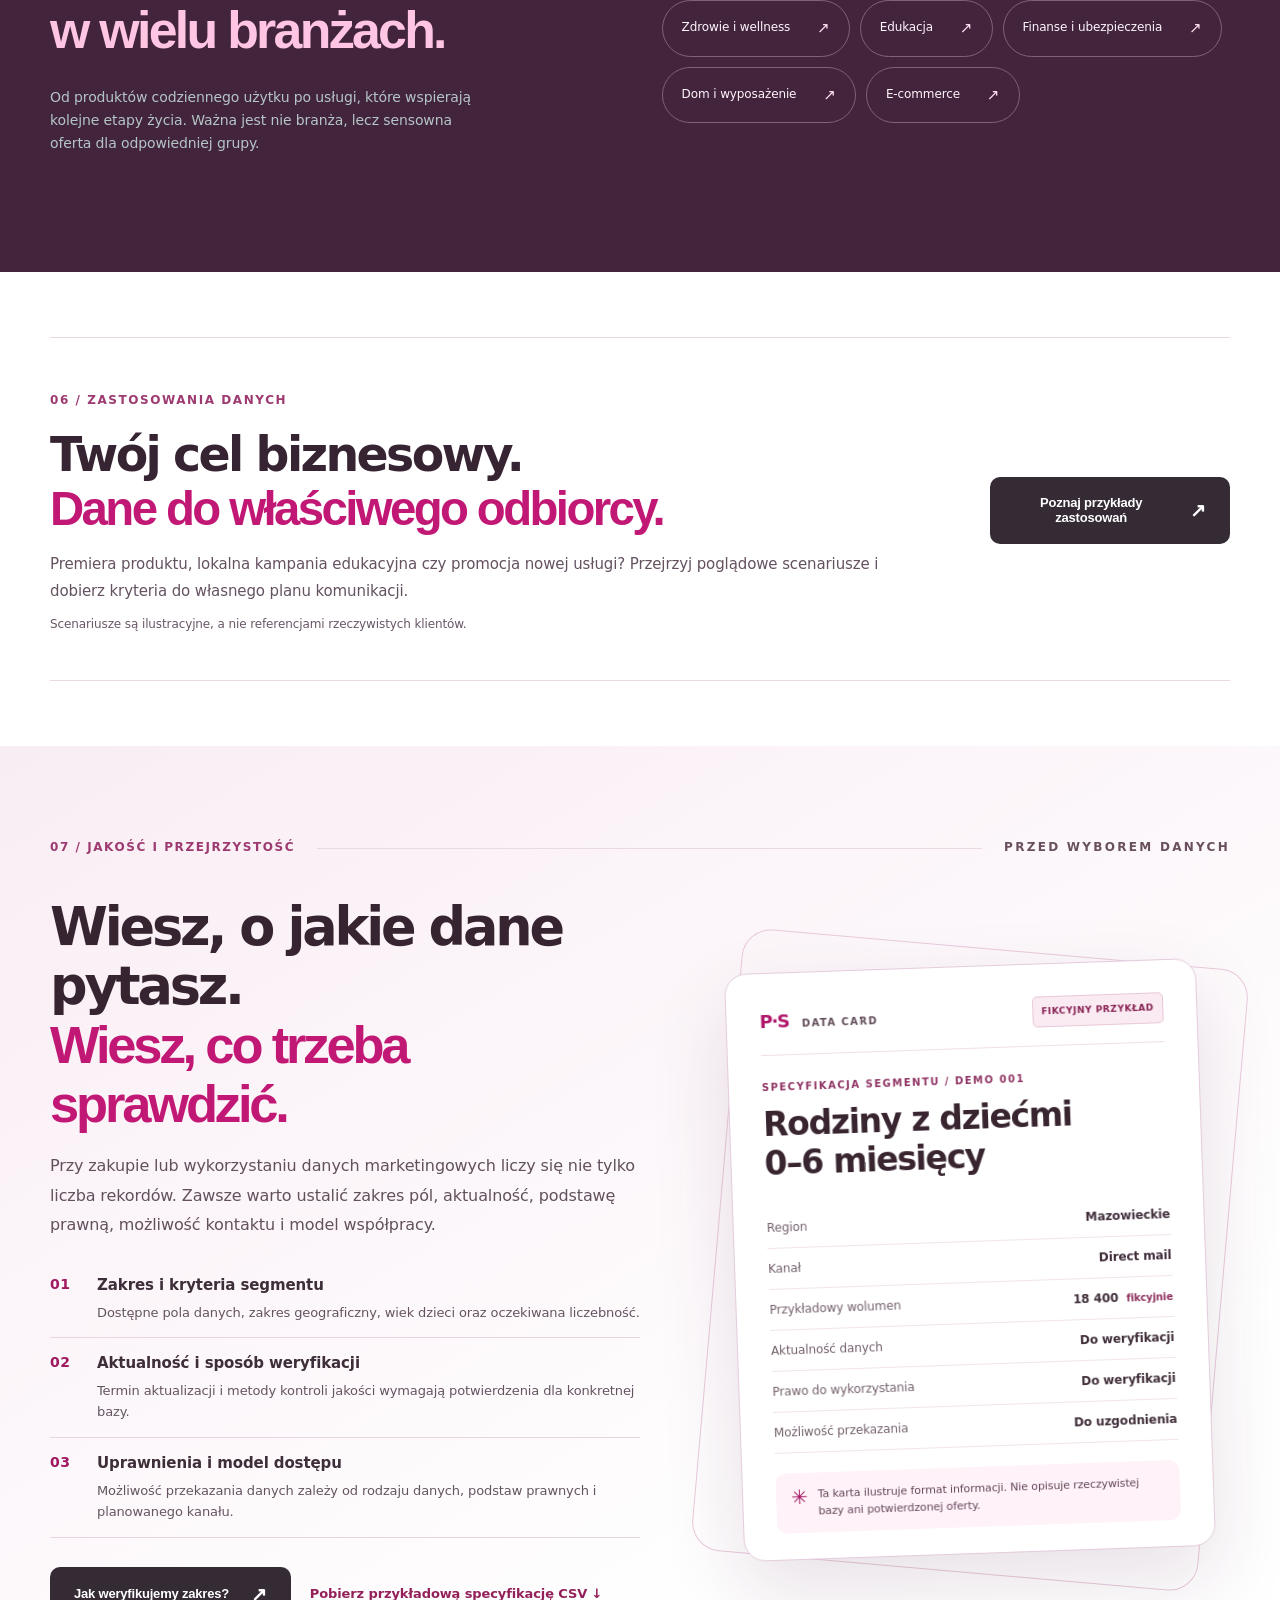
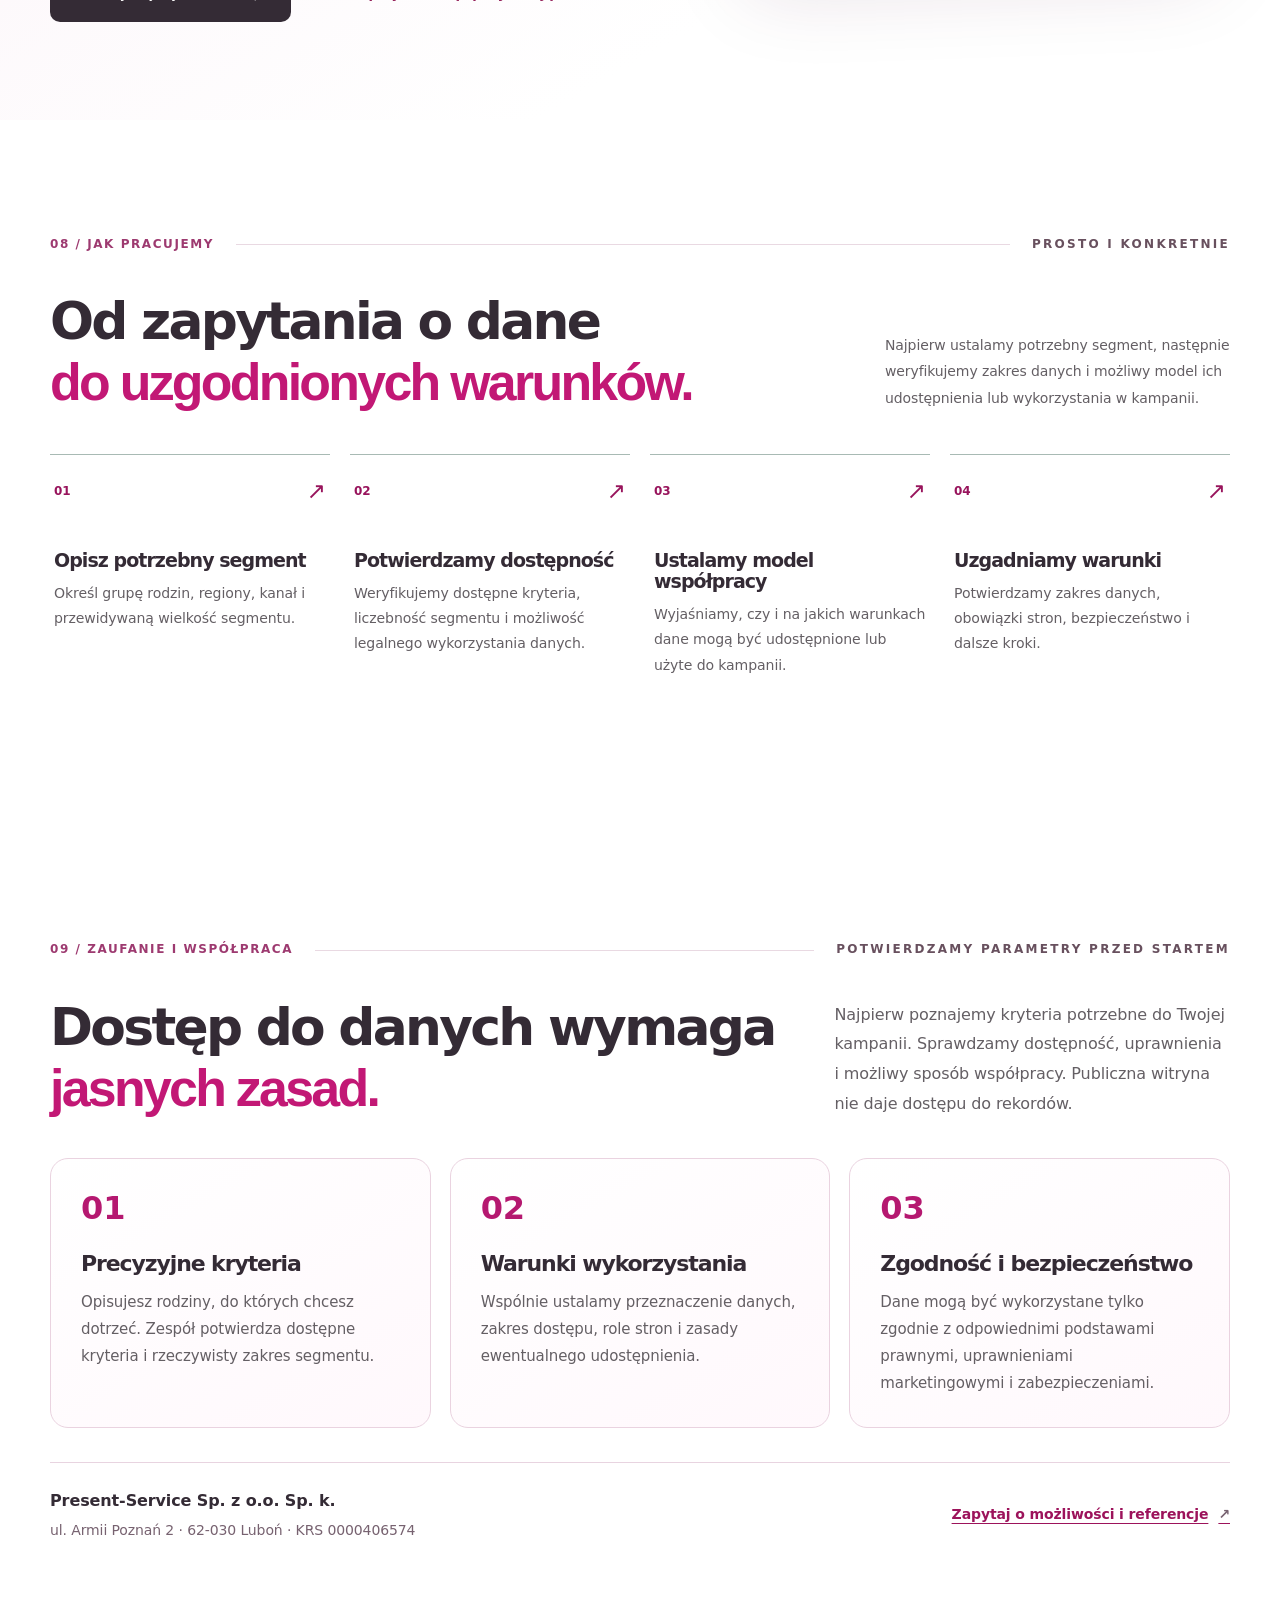
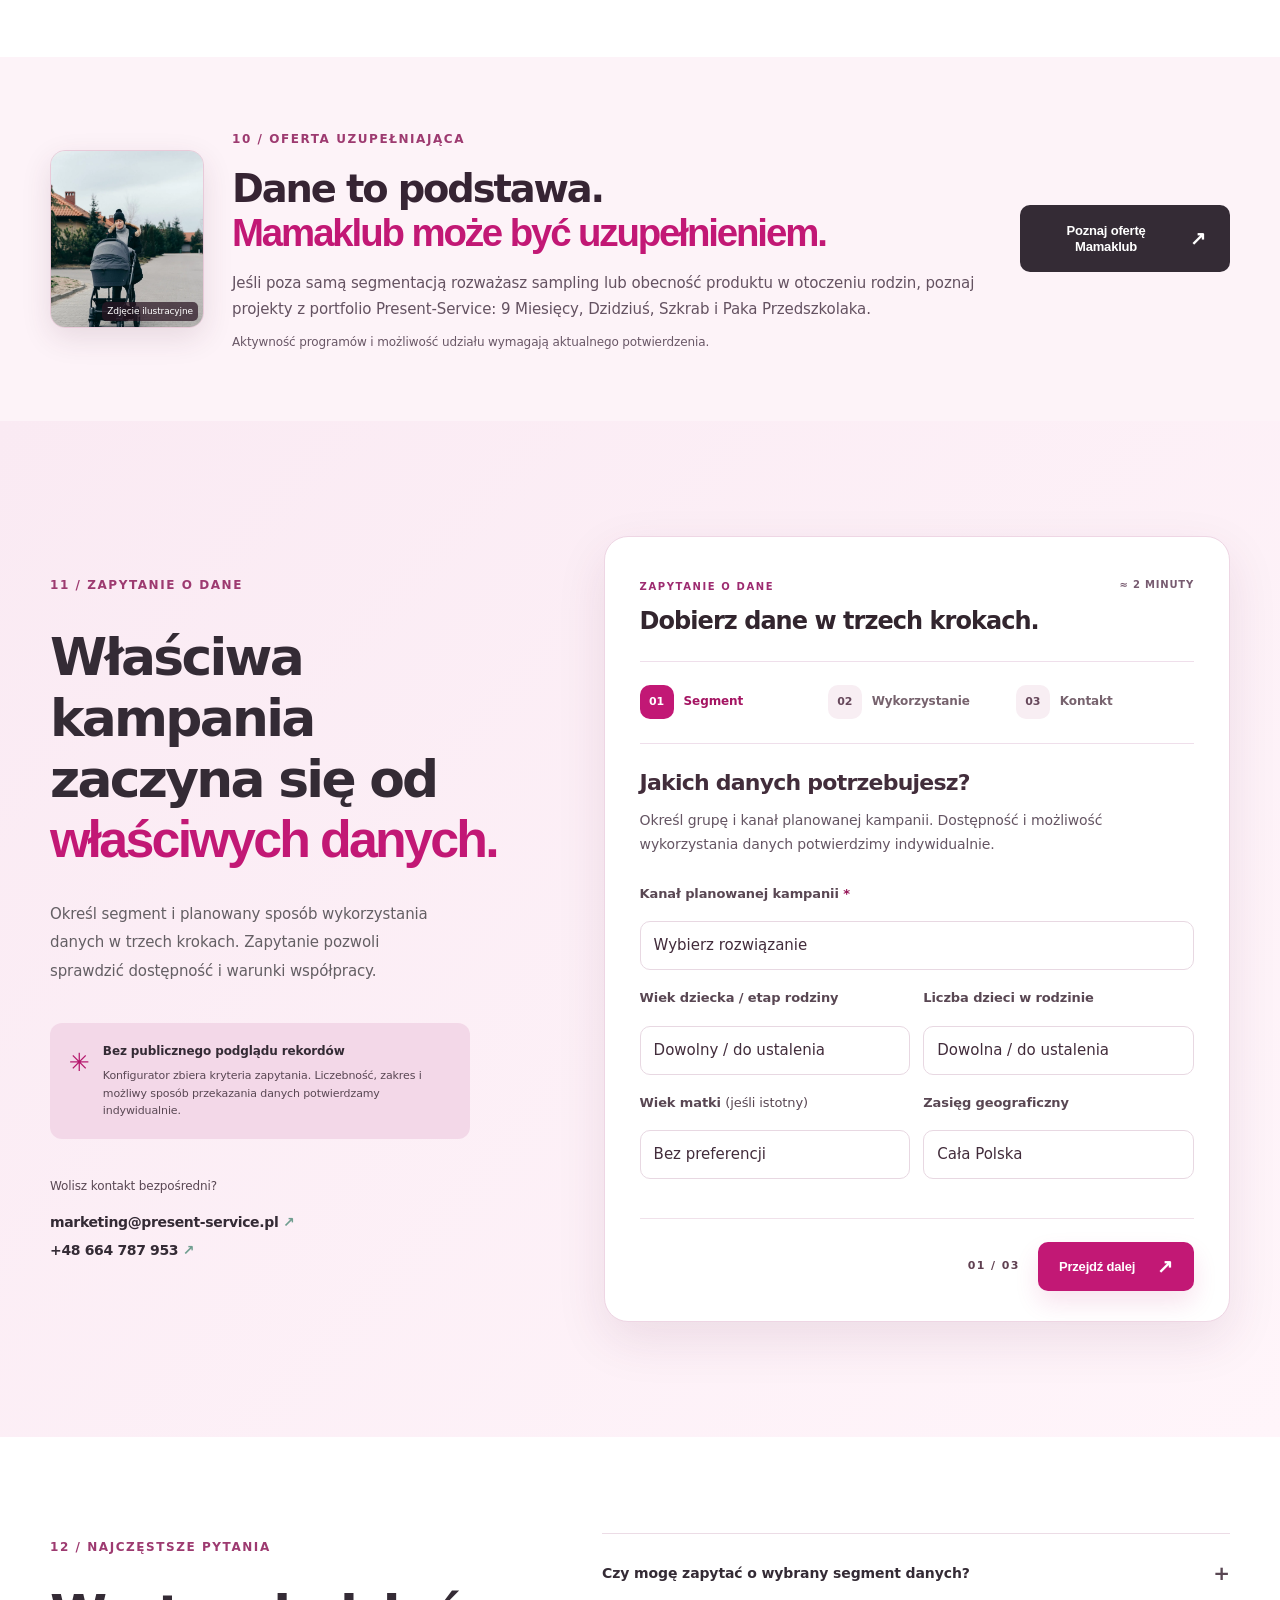
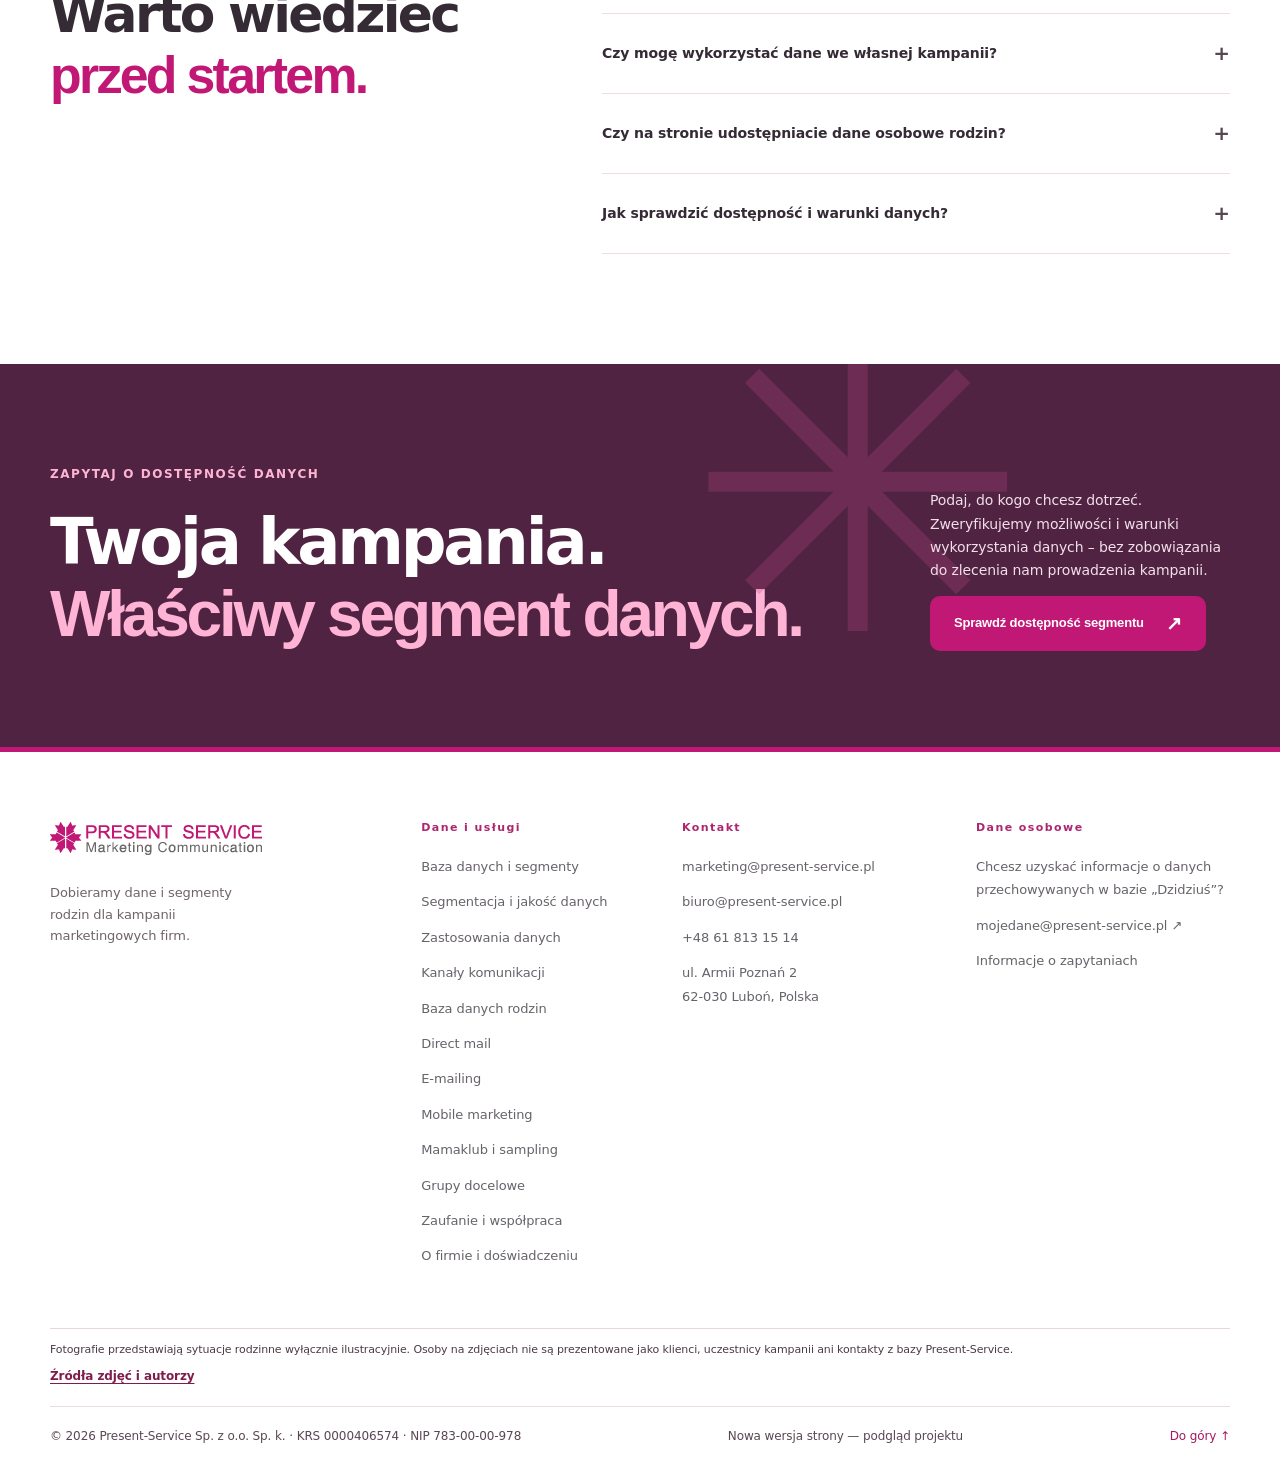
==== commit 438088d9: "Streamline above-the-fold UX by removing redundant quickbar and preserving focused CTAs" ====
--- a/index.html
+++ b/index.html
@@ -36,7 +36,8 @@
         <a href="#dane">Baza danych</a>
         <a href="./segmentacja-danych.html">Segmentacja</a>
         <a href="./zastosowania-danych.html">Zastosowania</a>
-        <a href="./o-firmie.html">O firmie</a><a href="#rozwiazania">Kanały</a>
+        <a href="./o-firmie.html">O firmie</a>
+        <a href="#rozwiazania">Kanały</a>
         <a href="#kontakt" class="nav-mobile-contact">Kontakt</a>
       </nav>
       <a class="btn btn-small btn-dark header-cta" href="#brief">Zapytaj o dane <span aria-hidden="true">↗</span></a>
@@ -77,12 +78,6 @@
       </div>
     </section>
 
-    <nav class="ps-quickbar" aria-label="Szybki wybór usługi"><div class="container ps-quickbar-inner">
-      <div class="ps-quickbar-copy"><strong>Co chcesz osiągnąć?</strong><span>Wybierz temat lub przejdź prosto do zapytania.</span></div>
-      <a href="#dane">Poznaj bazę danych <span aria-hidden="true">↗</span></a>
-      <a href="./o-firmie.html">Poznaj Present-Service <span aria-hidden="true">↗</span></a>
-      <a href="#brief">Przygotuj zapytanie <span aria-hidden="true">↗</span></a>
-    </div></nav>
     <section class="section data-core-section" id="dane" aria-labelledby="data-core-title">
       <div class="container">
         <div class="section-topline"><span class="section-kicker">01 / BAZA DANYCH</span><span class="fine-line"></span><span class="section-side-note">DANE DLA KAMPANII FIRM</span></div>
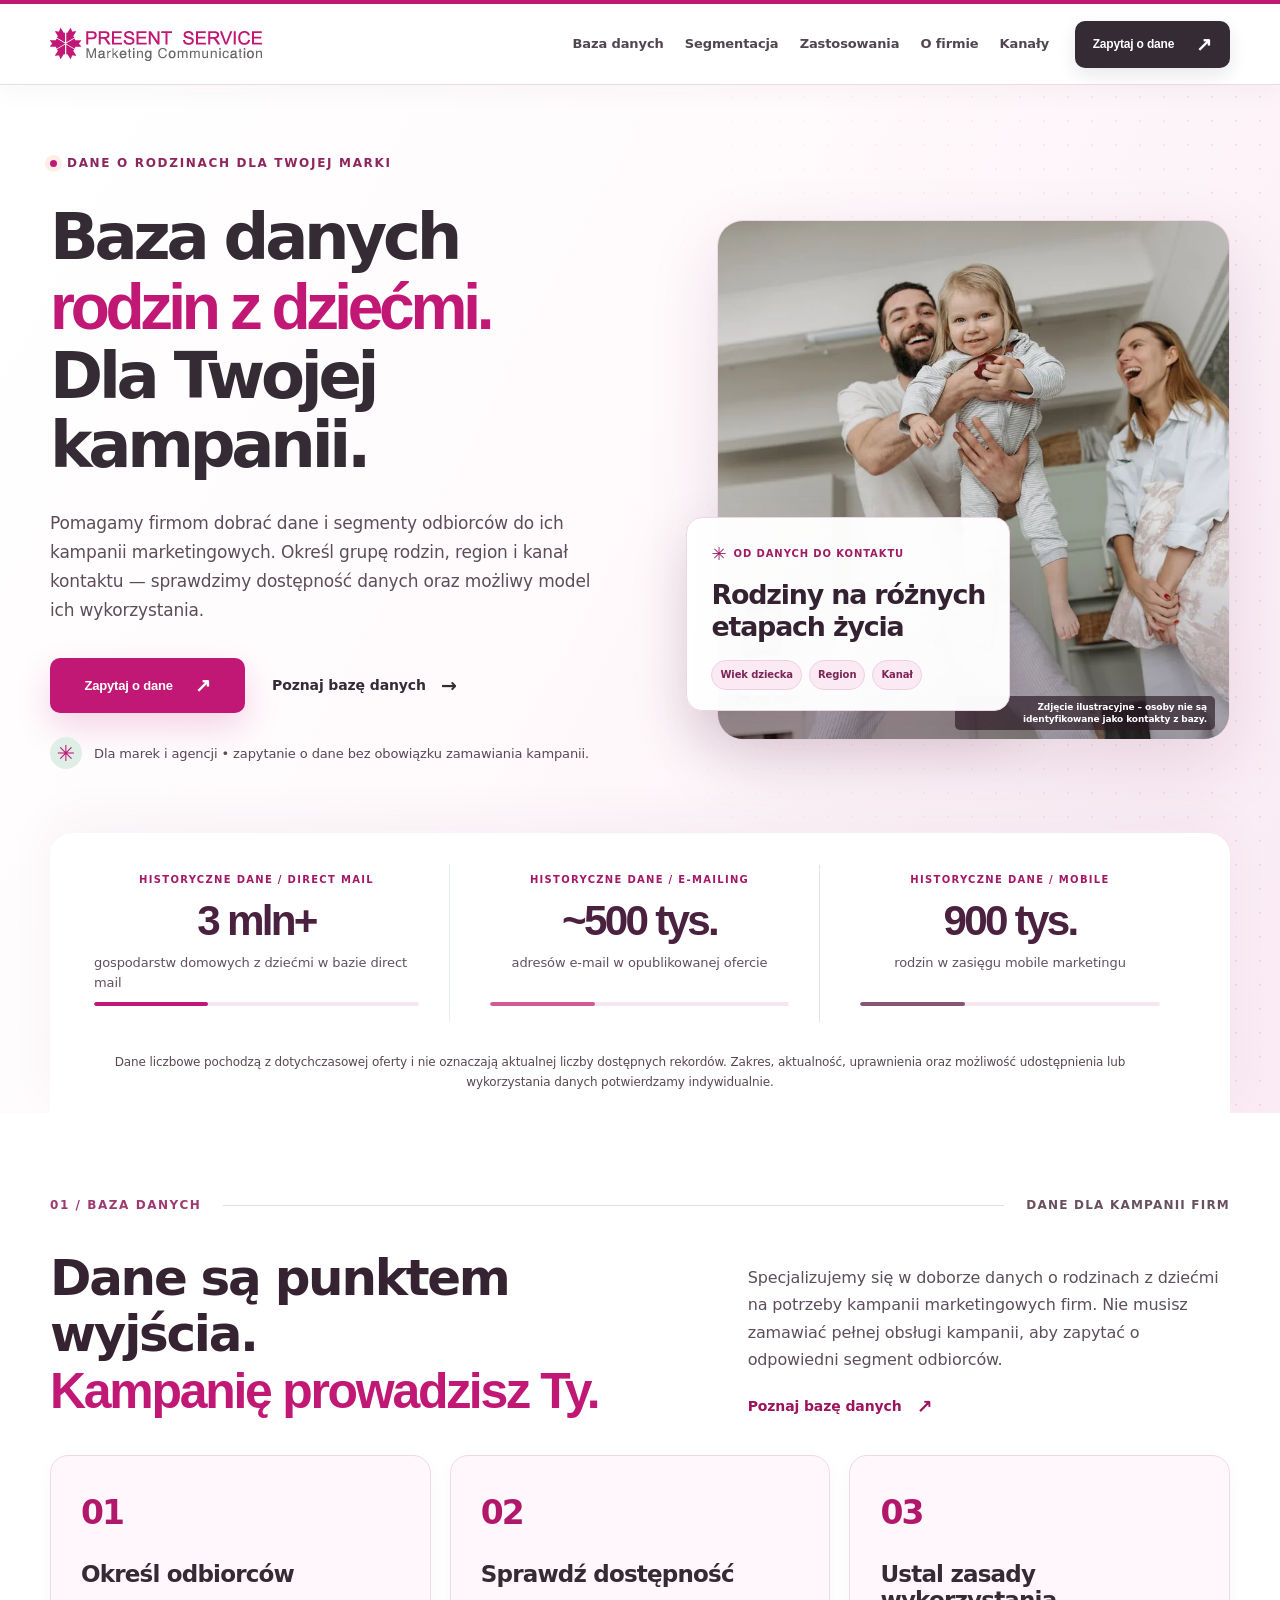
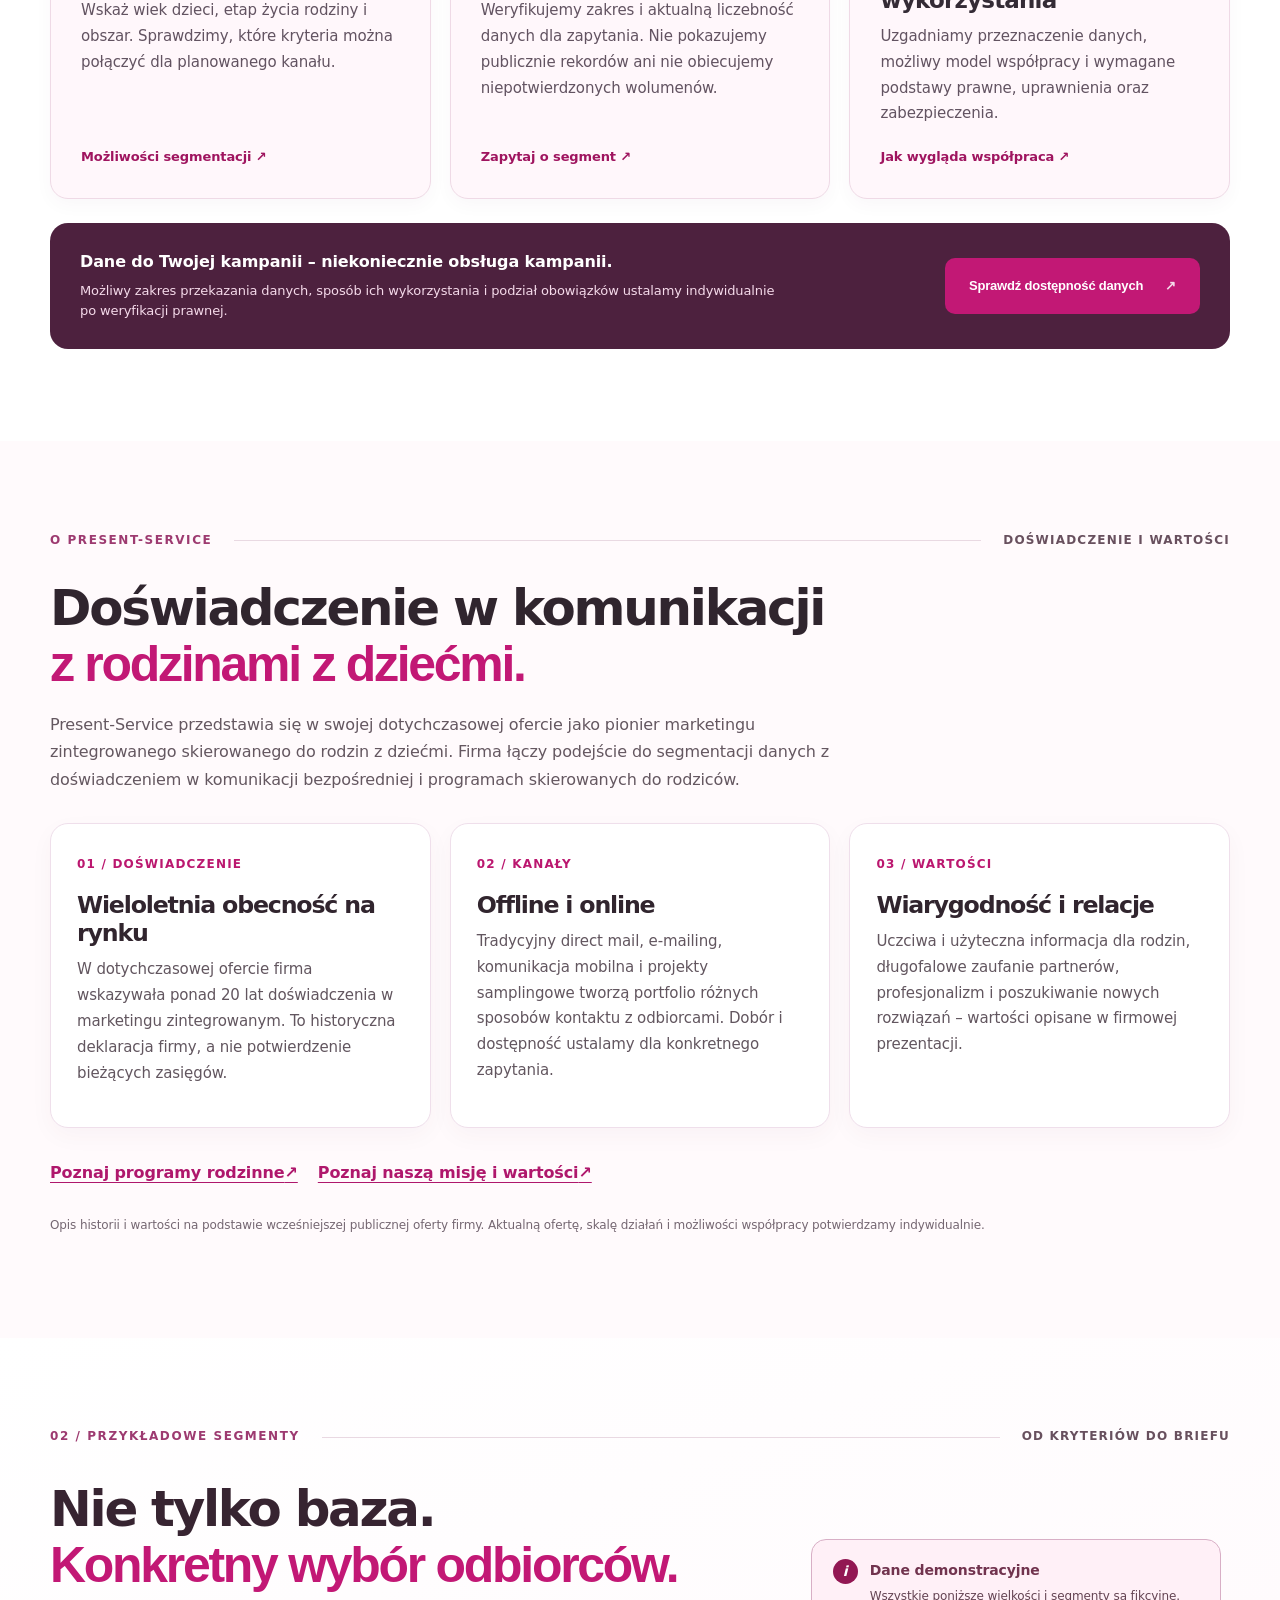
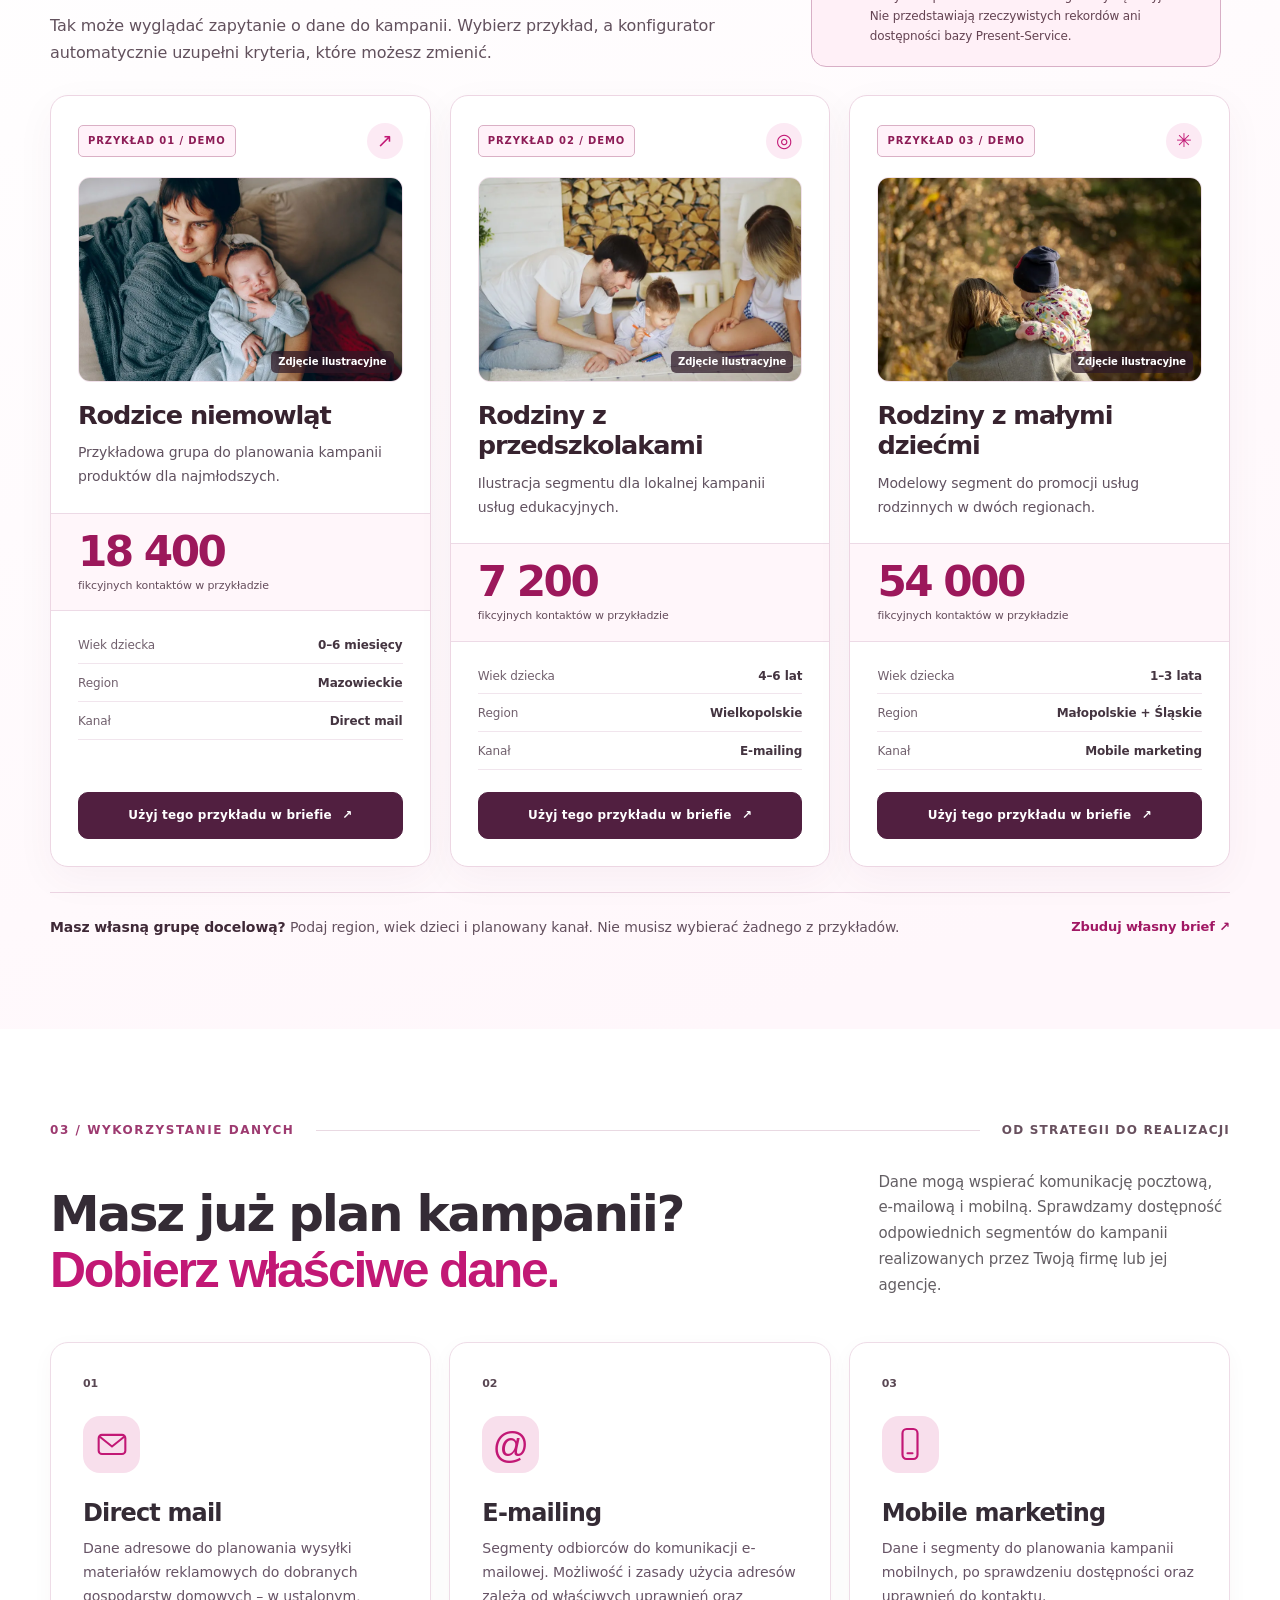
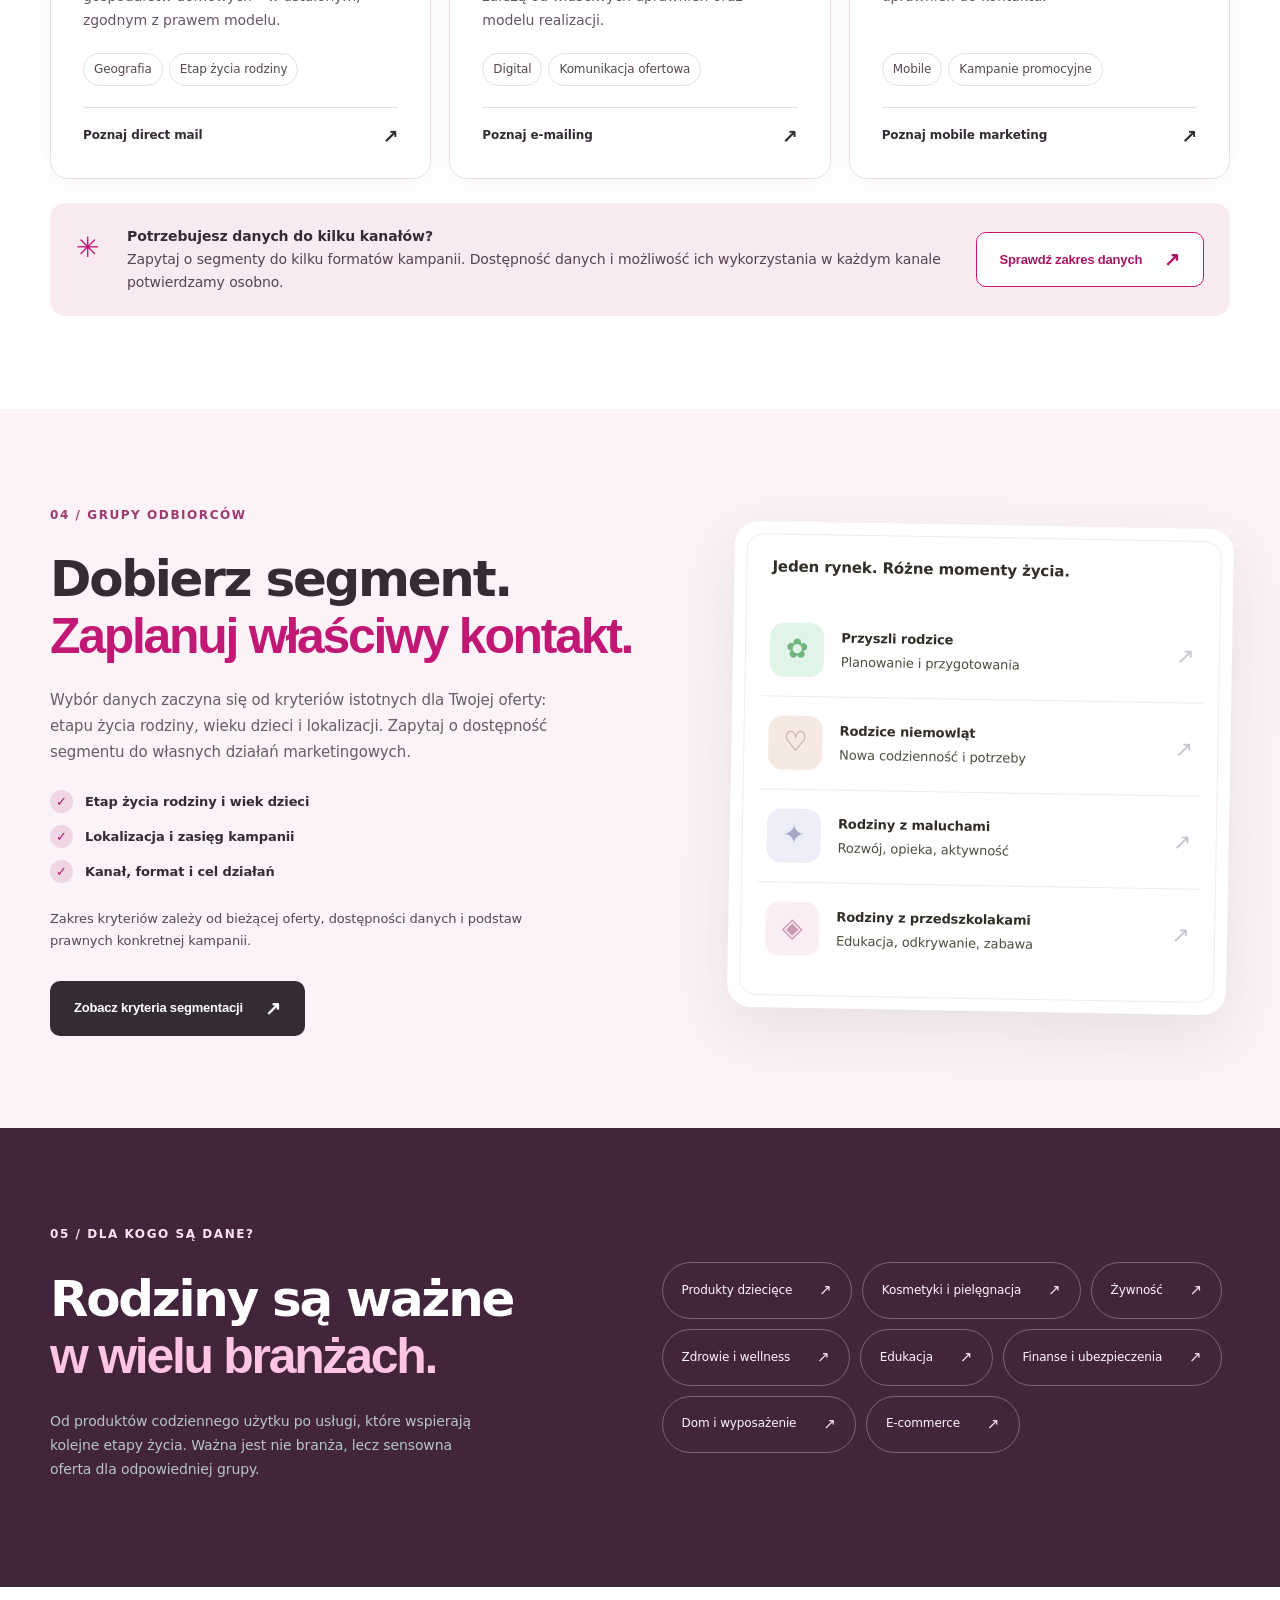
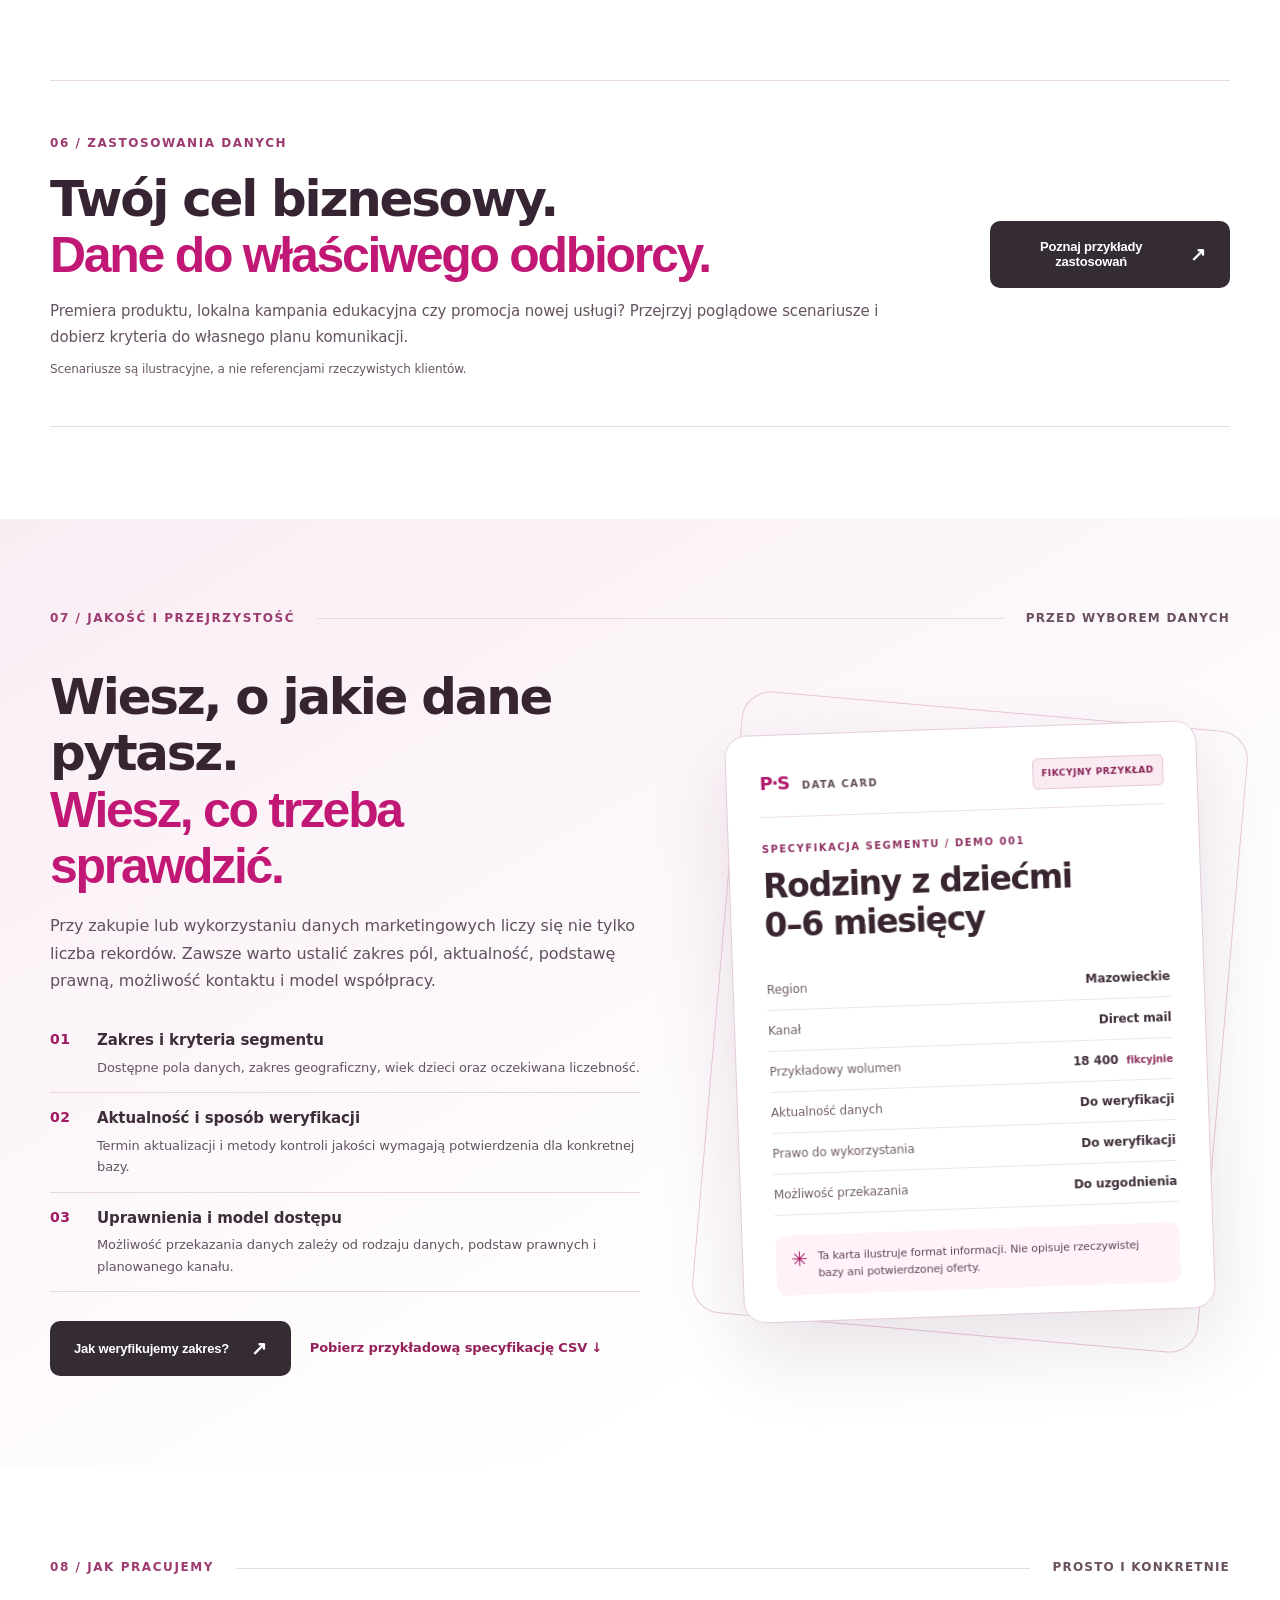
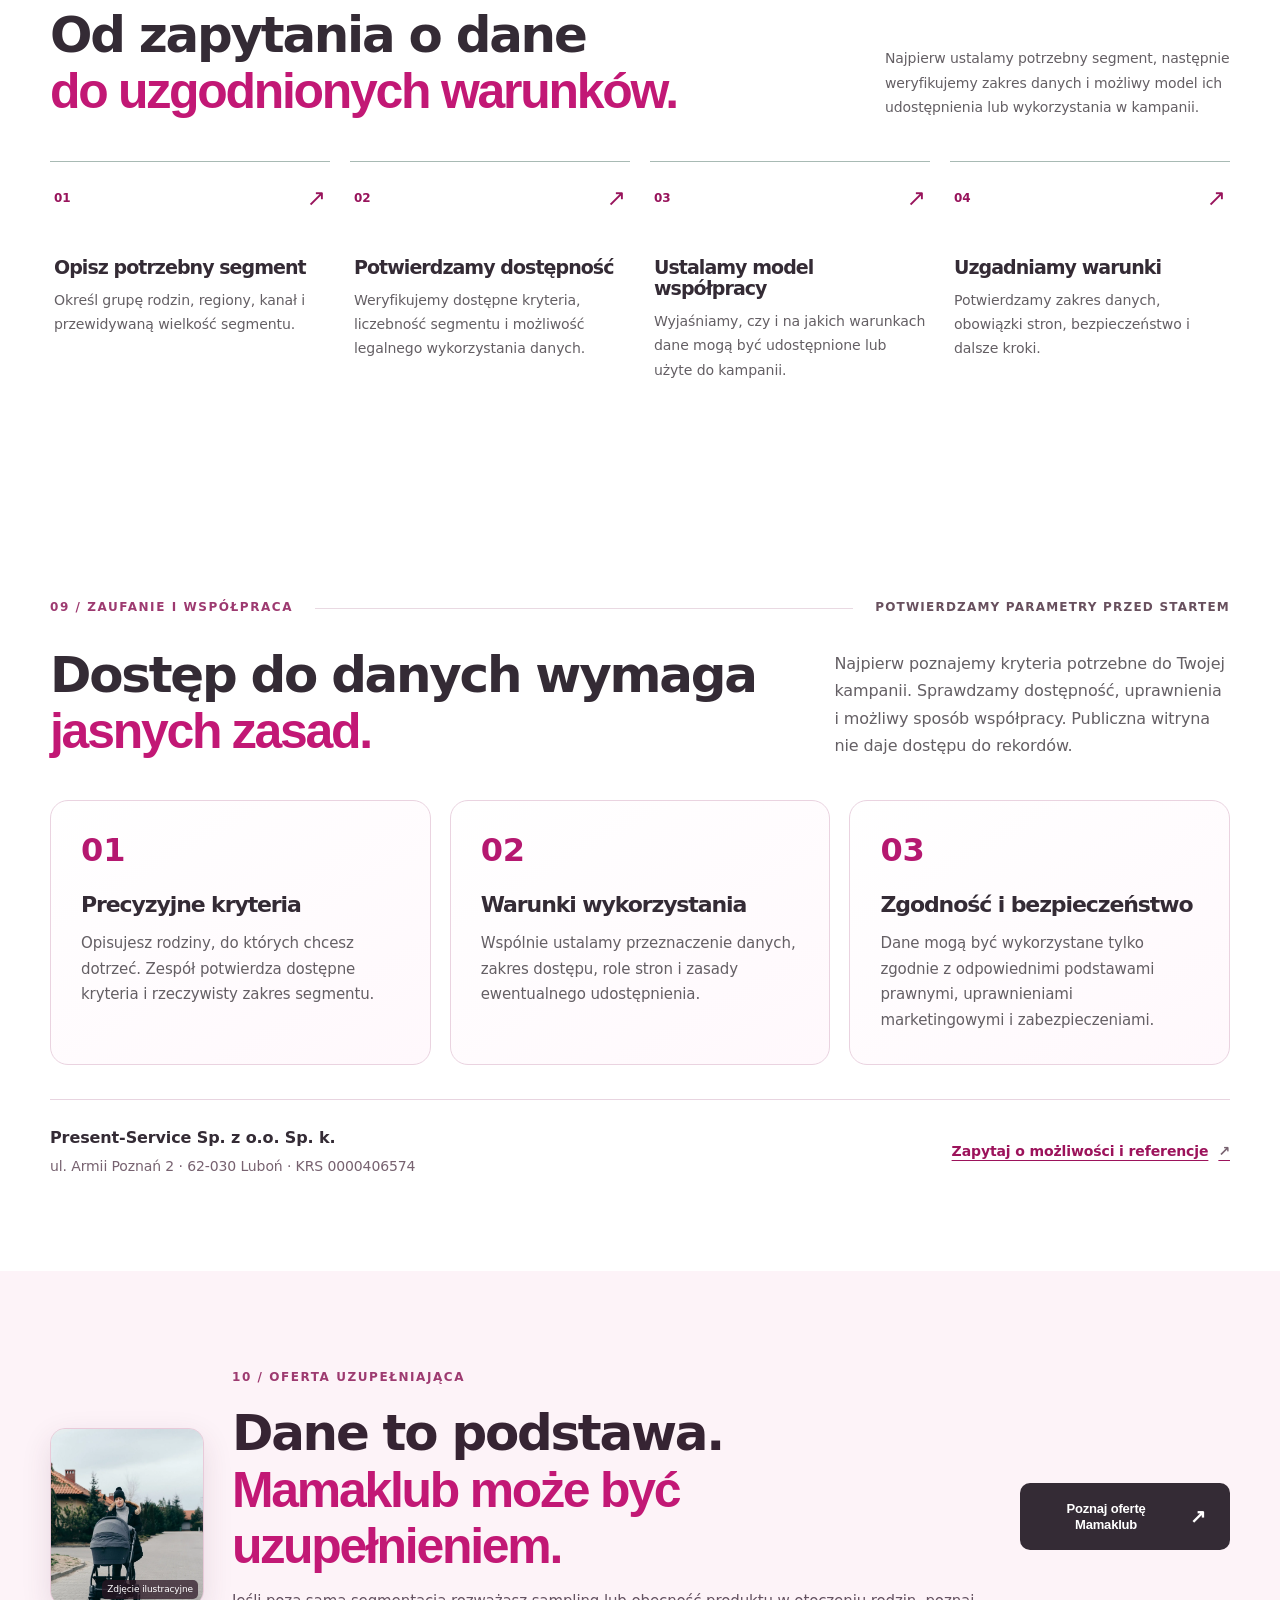
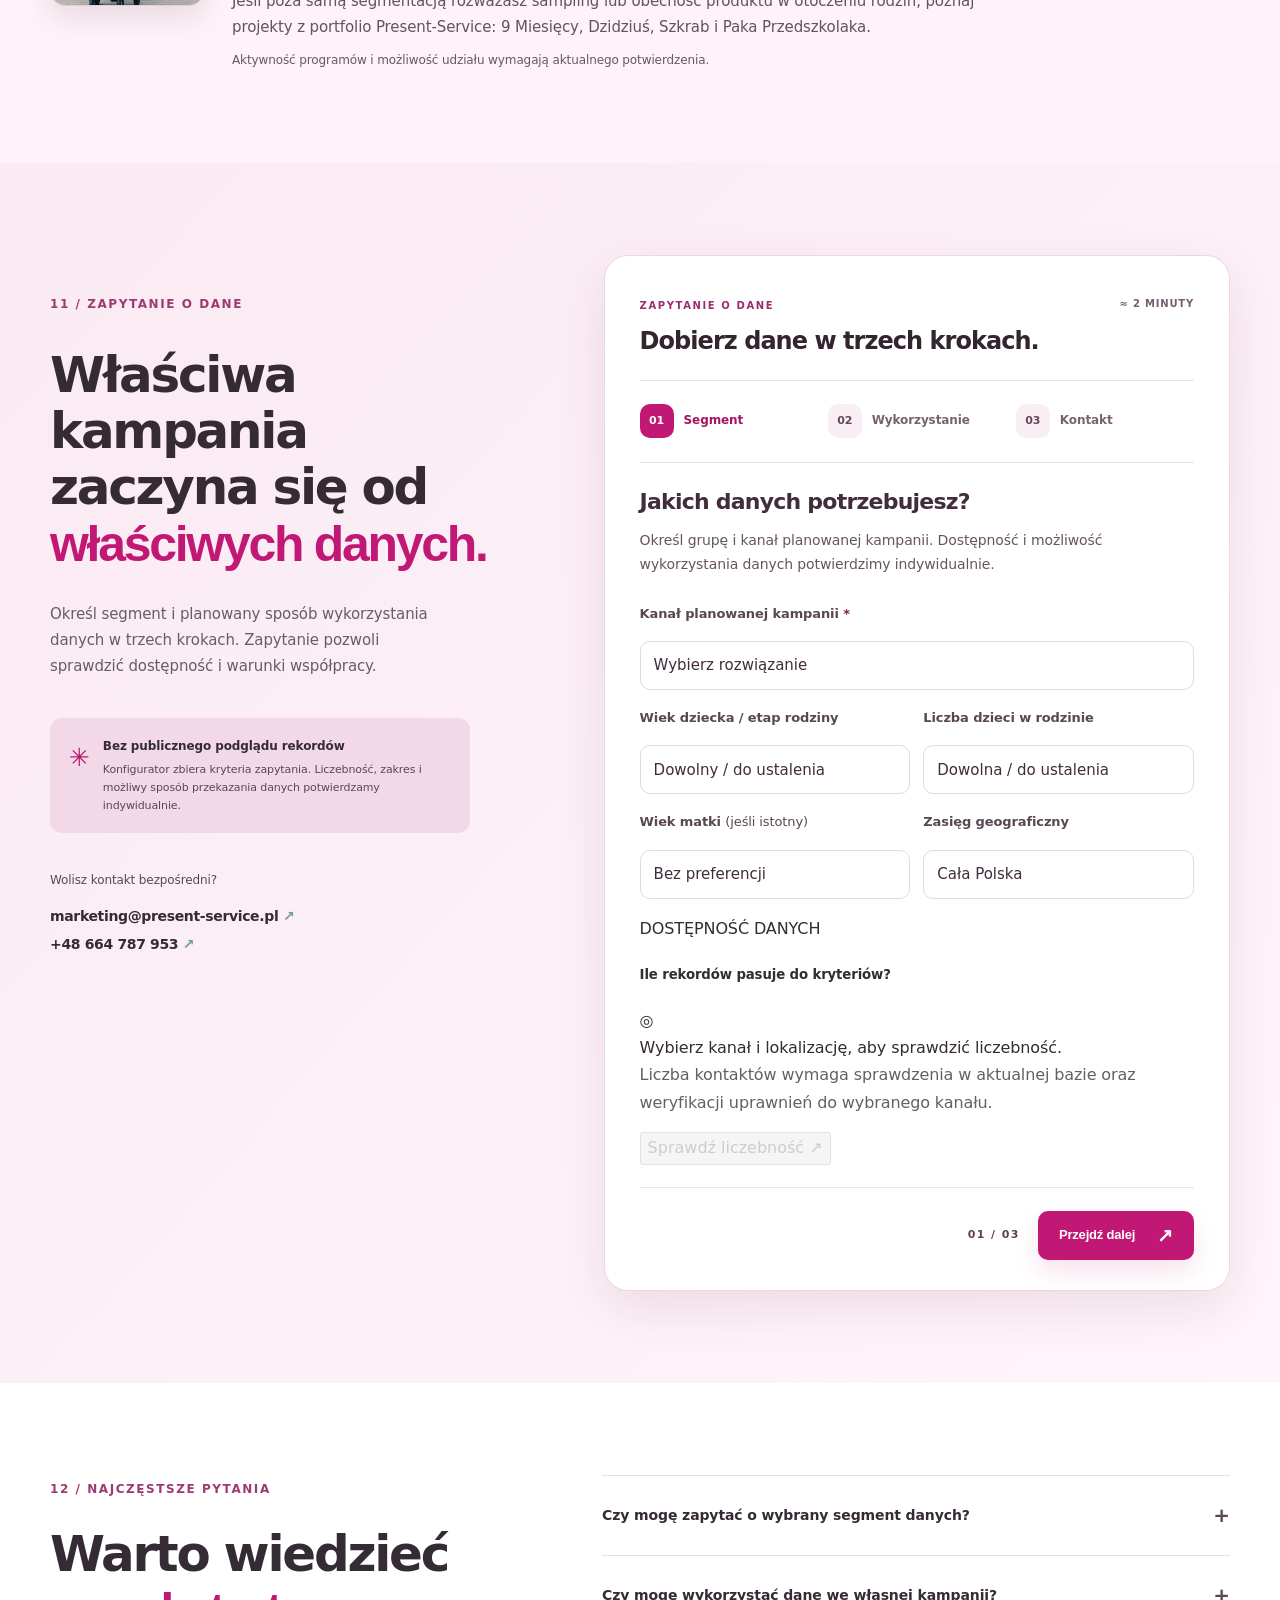
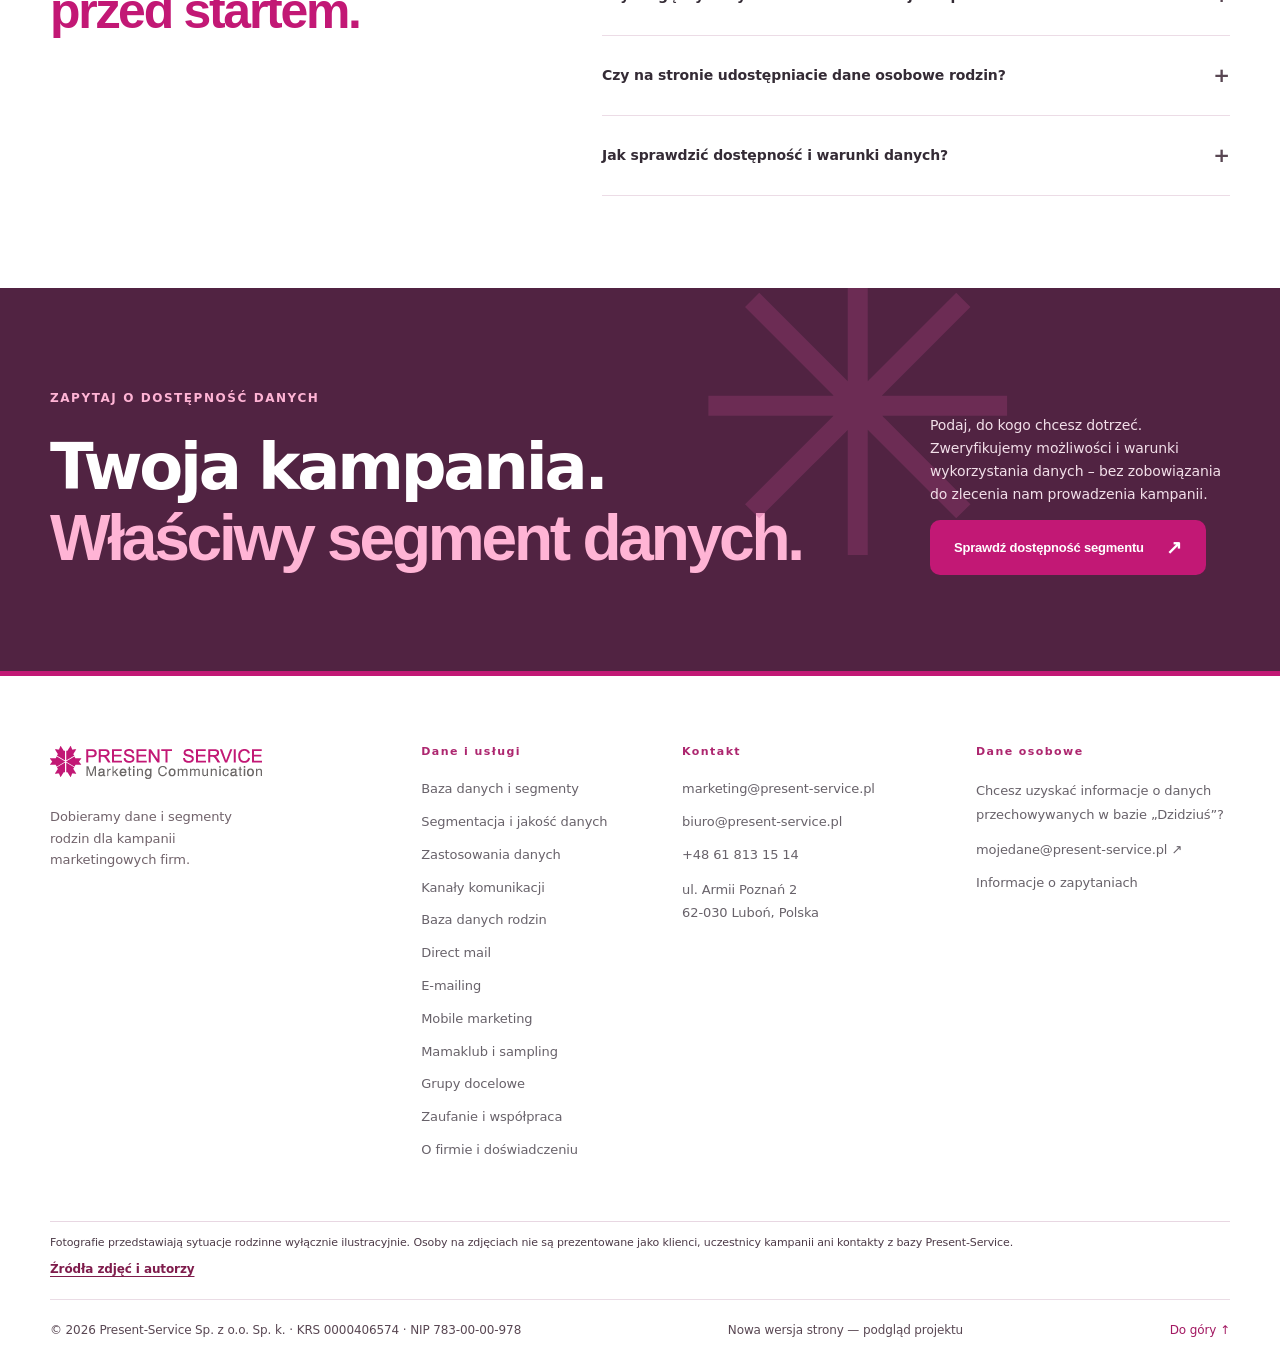
==== commit 5e6a67e2: "Show aggregate audience availability widget inside step-one segment selector" ====
--- a/index.html
+++ b/index.html
@@ -21,6 +21,7 @@
   <link rel="stylesheet" href="./family-photos.css">
   <link rel="stylesheet" href="./heritage.css">
   <script src="./site-config.js" defer></script>
+  <script src="./availability.js" defer></script>
   <script src="./app.js" defer></script>
 <link rel="stylesheet" href="./ux-polish.css">
 </head>
@@ -322,6 +323,15 @@
               <div class="field"><label for="location">Zasięg geograficzny</label><select id="location" name="location"><option>Cała Polska</option><option>Wybrane województwa</option><option>Wybrane miasta / regiony</option><option>Do ustalenia</option></select></div></div>
               <fieldset class="region-fieldset" id="regions-field" hidden><legend>Wybierz województwa</legend><div class="region-list"><label class="region-choice"><input type="checkbox" name="voivodeship" value="Dolnośląskie"><span>Dolnośląskie</span></label><label class="region-choice"><input type="checkbox" name="voivodeship" value="Kujawsko-pomorskie"><span>Kujawsko-pomorskie</span></label><label class="region-choice"><input type="checkbox" name="voivodeship" value="Lubelskie"><span>Lubelskie</span></label><label class="region-choice"><input type="checkbox" name="voivodeship" value="Lubuskie"><span>Lubuskie</span></label><label class="region-choice"><input type="checkbox" name="voivodeship" value="Łódzkie"><span>Łódzkie</span></label><label class="region-choice"><input type="checkbox" name="voivodeship" value="Małopolskie"><span>Małopolskie</span></label><label class="region-choice"><input type="checkbox" name="voivodeship" value="Mazowieckie"><span>Mazowieckie</span></label><label class="region-choice"><input type="checkbox" name="voivodeship" value="Opolskie"><span>Opolskie</span></label><label class="region-choice"><input type="checkbox" name="voivodeship" value="Podkarpackie"><span>Podkarpackie</span></label><label class="region-choice"><input type="checkbox" name="voivodeship" value="Podlaskie"><span>Podlaskie</span></label><label class="region-choice"><input type="checkbox" name="voivodeship" value="Pomorskie"><span>Pomorskie</span></label><label class="region-choice"><input type="checkbox" name="voivodeship" value="Śląskie"><span>Śląskie</span></label><label class="region-choice"><input type="checkbox" name="voivodeship" value="Świętokrzyskie"><span>Świętokrzyskie</span></label><label class="region-choice"><input type="checkbox" name="voivodeship" value="Warmińsko-mazurskie"><span>Warmińsko-mazurskie</span></label><label class="region-choice"><input type="checkbox" name="voivodeship" value="Wielkopolskie"><span>Wielkopolskie</span></label><label class="region-choice"><input type="checkbox" name="voivodeship" value="Zachodniopomorskie"><span>Zachodniopomorskie</span></label></div><p class="v2-field-hint">Możesz zaznaczyć kilka województw. Dostępność segmentów zostanie potwierdzona indywidualnie.</p></fieldset>
               <div class="field" id="city-field" hidden><label for="cities">Miasta / regiony</label><input id="cities" name="cities" maxlength="220" placeholder="Np. Poznań, Warszawa, okolice Krakowa"></div>
+              <aside class="availability-panel" id="availability-panel" aria-labelledby="availability-heading">
+                <div class="availability-top"><div><span class="availability-eyebrow">DOSTĘPNOŚĆ DANYCH</span><h5 id="availability-heading">Ile rekordów pasuje do kryteriów?</h5></div><span class="availability-indicator" aria-hidden="true">◎</span></div>
+                <div class="availability-result" role="status" aria-live="polite" aria-atomic="true">
+                  <strong class="availability-number" id="availability-number" hidden></strong>
+                  <span id="availability-status">Wybierz kanał i lokalizację, aby sprawdzić liczebność.</span>
+                </div>
+                <p id="availability-detail">Liczbę dopasowanych rekordów można wyświetlić po połączeniu z aktualną, zabezpieczoną bazą danych. Bez połączenia nie pokazujemy fikcyjnych liczb.</p>
+                <button type="button" class="availability-check" id="availability-check" disabled>Sprawdź liczebność <span aria-hidden="true">↗</span></button>
+              </aside>
               <div class="premium-wizard-actions"><span class="premium-wizard-hint">01 / 03</span><button type="button" class="btn btn-coral" data-wizard-next>Przejdź dalej <span aria-hidden="true">↗</span></button></div>
             </section>
             <section class="wizard-panel" data-wizard-step="2" aria-labelledby="wizard-heading-2">
--- a/ux-polish.css
+++ b/ux-polish.css
@@ -19,14 +19,6 @@
 .hero .hero-proof{max-width:570px}
 .family-hero-photo img{object-fit:cover}
 .metrics-note{max-width:1060px}
-.ps-quickbar{background:#fff;border-bottom:1px solid #f0e2e9}
-.ps-quickbar-inner{display:grid;grid-template-columns:minmax(200px,1.3fr) repeat(3,minmax(0,1fr));gap:12px;align-items:stretch;padding-top:23px;padding-bottom:23px}
-.ps-quickbar-copy{display:flex;flex-direction:column;justify-content:center;gap:4px}
-.ps-quickbar-copy strong{font-size:17px;color:#30212d;line-height:1.25}
-.ps-quickbar-copy span{font-size:12px;color:#675662;line-height:1.5}
-.ps-quickbar a{display:flex;align-items:center;justify-content:space-between;gap:10px;padding:15px 17px;border:1px solid #ead7e3;border-radius:12px;color:#7d1951;font-weight:760;font-size:13px;background:#fffafd;line-height:1.35}
-.ps-quickbar a:hover,.ps-quickbar a:focus-visible{background:#f9e9f1;border-color:#cc80a9;box-shadow:0 5px 16px rgba(107,30,73,.06)}
-.ps-quickbar a span:last-child{font-size:19px;flex:none}
 .heritage-section{padding-top:85px;padding-bottom:85px}
 .heritage-card,.programme-history-card{box-shadow:0 8px 24px rgba(72,32,58,.035)}
 .heritage-card h3{font-size:clamp(20px,1.85vw,25px)}
@@ -37,8 +29,8 @@
 .brief-section .brief-card{box-shadow:0 18px 50px rgba(93,28,66,.10)}
 .faq-list summary{cursor:pointer}
 .footer-column a:hover{text-decoration:underline;text-underline-offset:3px}
-@media(max-width:1180px){.ps-quickbar-inner{grid-template-columns:repeat(3,minmax(0,1fr))}.ps-quickbar-copy{grid-column:1/-1}.primary-nav{gap:13px}}
-@media(max-width:940px){.primary-nav a{white-space:normal}.site-header .header-inner{gap:16px}.ps-quickbar-inner{padding-top:18px;padding-bottom:18px}}
+@media(max-width:1180px){.primary-nav{gap:13px}}
+@media(max-width:940px){.primary-nav a{white-space:normal}.site-header .header-inner{gap:16px}}
 @media(max-width:700px){
  html,section[id]{scroll-margin-top:85px}
  .site-header .header-inner{gap:10px}
@@ -49,15 +41,67 @@
  .hero .hero-actions{gap:15px}
  .hero .hero-actions .btn{width:100%;justify-content:center}
  .hero .hero-proof{margin-top:21px}
- .ps-quickbar-inner{display:grid;grid-template-columns:repeat(2,minmax(0,1fr));gap:9px}
- .ps-quickbar-copy{grid-column:1/-1}
- .ps-quickbar a{padding:12px;font-size:12px;min-height:52px}
- .ps-quickbar a:last-child{grid-column:1/-1}
  .section{padding-top:76px;padding-bottom:76px}
  .heritage-section{padding-top:70px;padding-bottom:70px}
  .section-topline{margin-bottom:22px}
  .heritage-intro h2{font-size:clamp(30px,7vw,43px)}
  .footer-column a{padding-block:3px}
 }
-@media(max-width:400px){.hero h1{font-size:clamp(35px,9.5vw,44px)}.ps-quickbar a{font-size:11px}.hero .hero-actions .text-link{font-size:13px}}
+@media(max-width:400px){.hero h1{font-size:clamp(35px,9.5vw,44px)}.hero .hero-actions .text-link{font-size:13px}}
 @media(prefers-reduced-motion:reduce){a,button,.data-core-card,.solution-card,.showcase-card,.v2-trust-grid article,.heritage-card{transition:none!important}}
+
+/* Final visual rhythm and consistent component primitives. */
+:root{--ps-space-section:clamp(68px,7.2vw,96px);--ps-card-radius:18px}
+.section{padding-top:var(--ps-space-section);padding-bottom:var(--ps-space-section)}
+.section-topline{margin-bottom:clamp(18px,2.5vw,29px)}
+.section h2{font-size:clamp(32px,3.9vw,55px);line-height:1.13;letter-spacing:-.045em}
+.section h2 em,.detail-section h2 em{font-style:normal}
+.section .section-side-note{letter-spacing:.1em}
+.section p,.detail-section p{line-height:1.72}
+.section .container>p{max-width:78ch}
+.hero .hero-actions{gap:clamp(15px,2.3vw,27px)}
+.hero .hero-actions .text-link{min-height:44px}
+.hero .hero-proof{margin-top:24px}
+.data-core-section{padding-top:clamp(64px,6.5vw,88px)}
+.showcase-section,.quality-section{padding-top:clamp(72px,7vw,94px);padding-bottom:clamp(72px,7vw,94px)}
+.heritage-section{padding-top:clamp(72px,7vw,94px);padding-bottom:clamp(72px,7vw,94px)}
+.heritage-grid,.showcase-grid,.data-core-grid,.v2-trust-grid{gap:clamp(14px,1.5vw,20px)}
+.heritage-card,.showcase-card,.data-core-card,.v2-trust-grid article,.programme-history-card,.solution-card{border-radius:var(--ps-card-radius)}
+.heritage-card,.data-core-card,.v2-trust-grid article{min-width:0}
+.btn,.showcase-select{font-weight:750}
+.btn:active,.showcase-select:active{transform:translateY(0);box-shadow:none}
+.btn-coral:focus-visible,.btn-dark:focus-visible,.showcase-select:focus-visible{outline-offset:4px}
+.field input,.field textarea,.field select{border-radius:9px}
+.field input:focus-visible,.field textarea:focus-visible,.field select:focus-visible{box-shadow:0 0 0 3px rgba(194,24,117,.12)}
+.heritage-foot a{display:inline-flex;align-items:center;min-height:44px}
+.footer-main{row-gap:32px}
+.footer-column a{line-height:1.6}
+.footer-bottom{line-height:1.7}
+@media(min-width:941px){
+ .site-header .header-inner{height:80px}
+ .hero{padding-top:clamp(40px,5vw,65px)}
+ .hero-grid{min-height:clamp(530px,42vw,610px)}
+ .hero .hero-copy{padding-bottom:clamp(30px,5vw,68px)}
+}
+@media(max-width:940px){
+ .header-cta{white-space:nowrap}
+ .site-header .header-inner{min-width:0}
+}
+@media(max-width:700px){
+ :root{--ps-space-section:66px}
+ .section h2{font-size:clamp(29px,7.2vw,42px);line-height:1.16}
+ .hero .hero-actions .text-link{display:inline-flex;align-items:center;min-height:44px}
+ .heritage-section{padding-top:66px;padding-bottom:66px}
+ .hero .hero-proof{margin-top:19px}
+ .footer-main{row-gap:22px}
+ .programme-history-card,.heritage-card{padding:23px}
+}
+@media(max-width:400px){
+ .header-cta{font-size:11px;padding-inline:11px}
+ .site-header .brand-official-logo{max-width:170px}
+ .hero .hero-lead{line-height:1.6}
+ .hero .hero-actions .btn{white-space:normal}
+}
+@media(prefers-reduced-motion:reduce){
+ .btn,.showcase-select,.data-core-card,.solution-card,.showcase-card,.v2-trust-grid article,.heritage-card{transform:none!important}
+}
